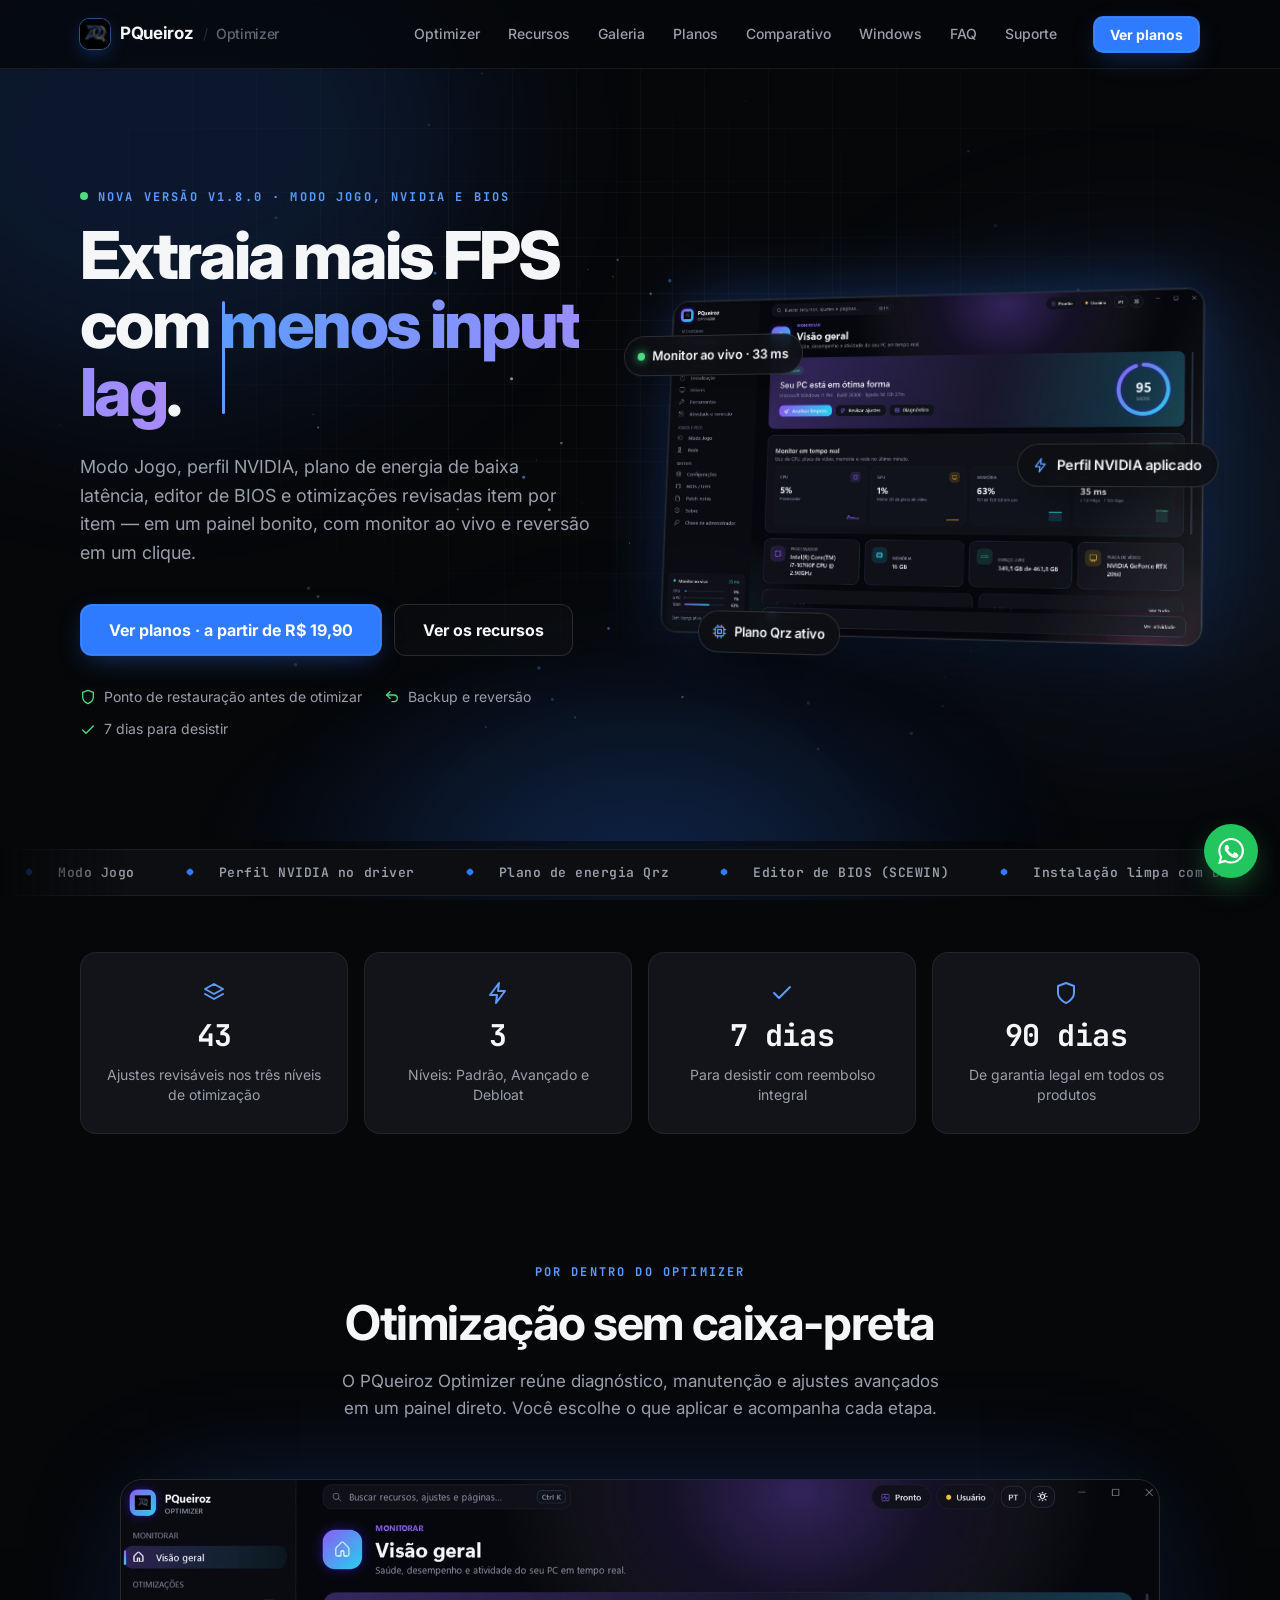
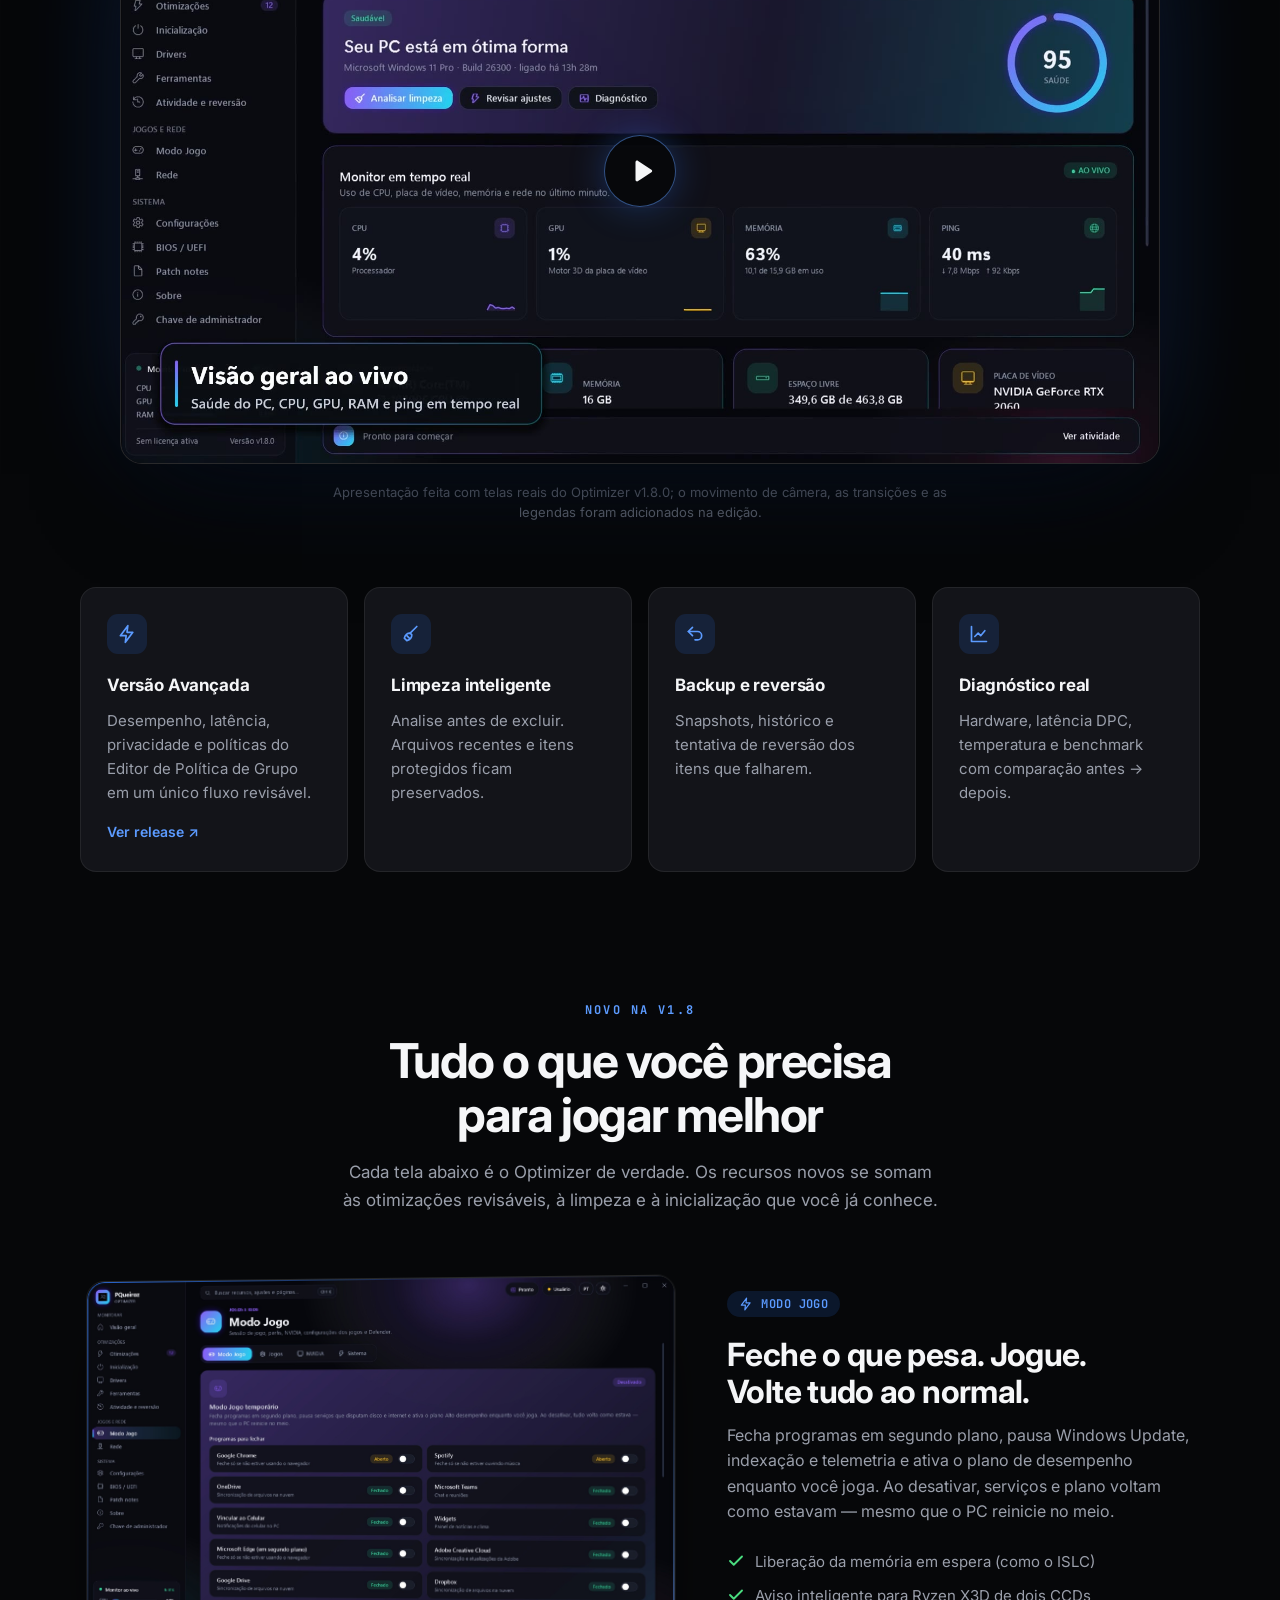
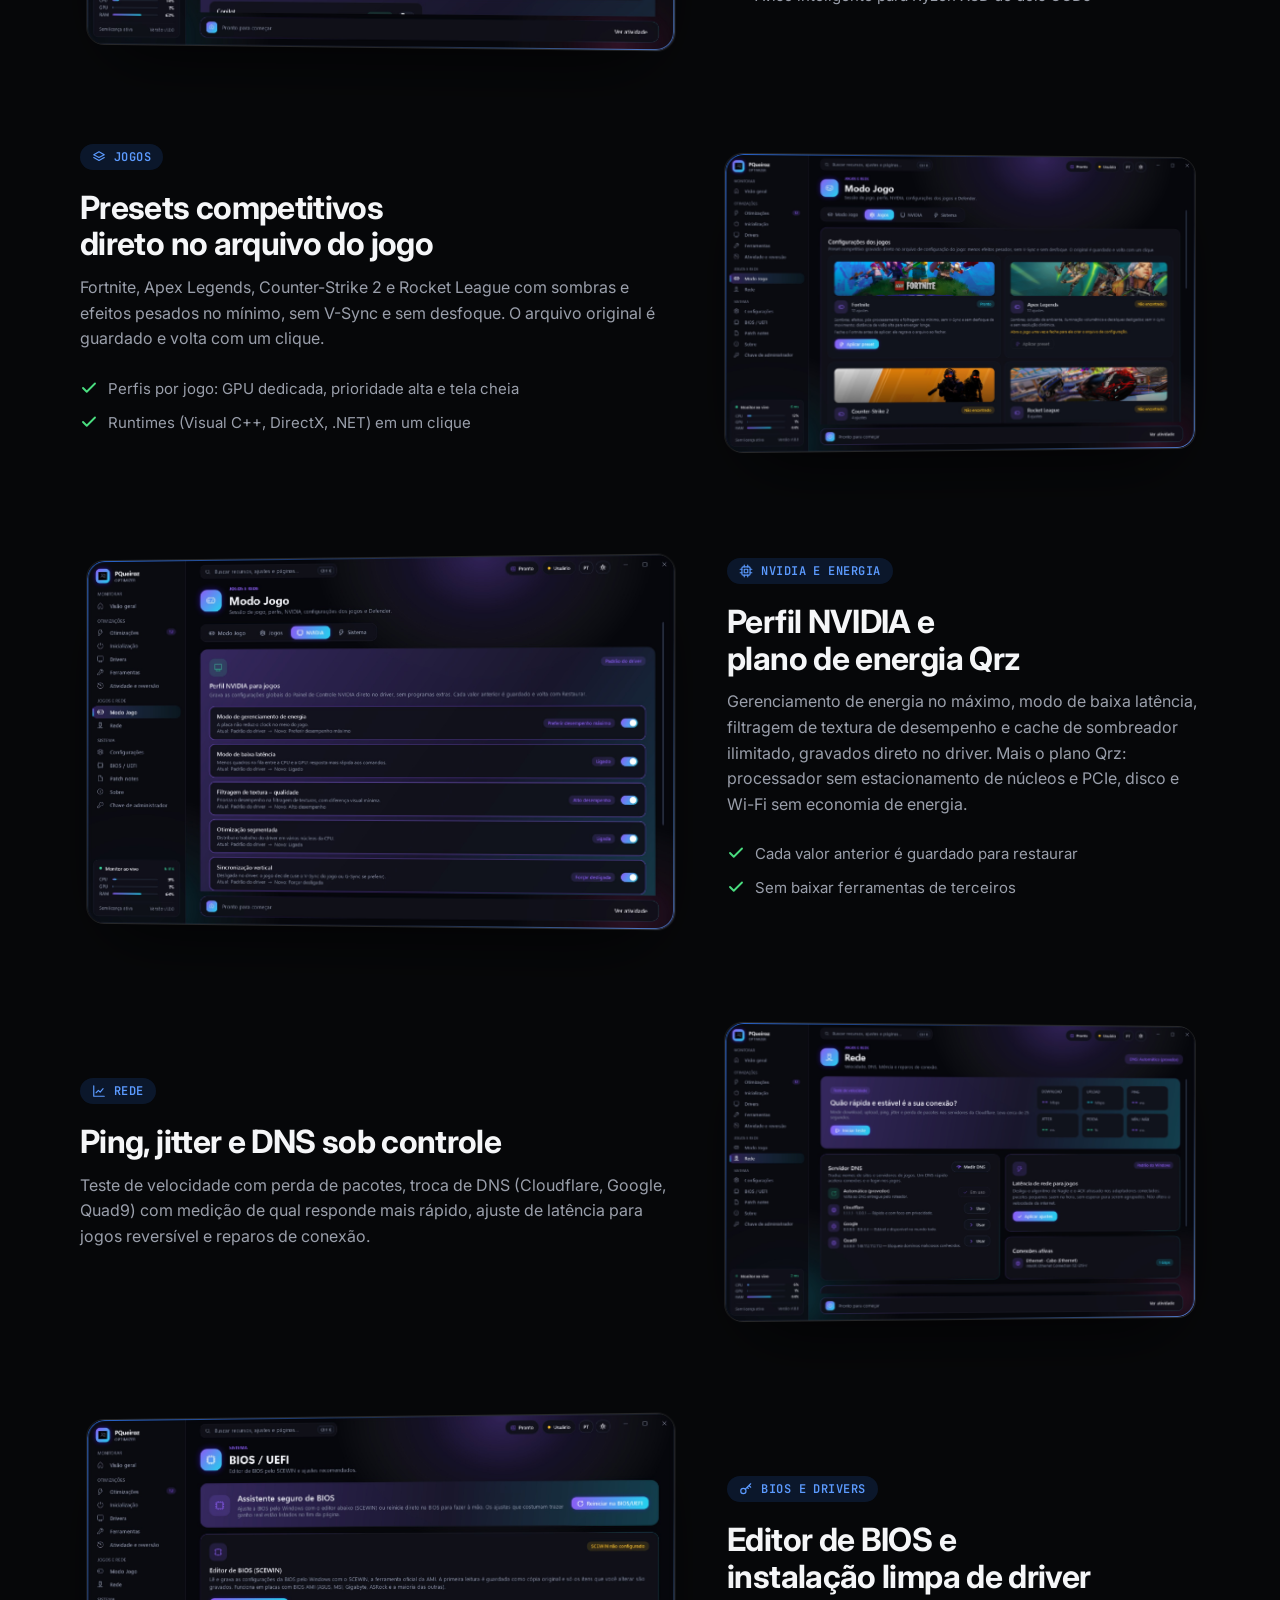
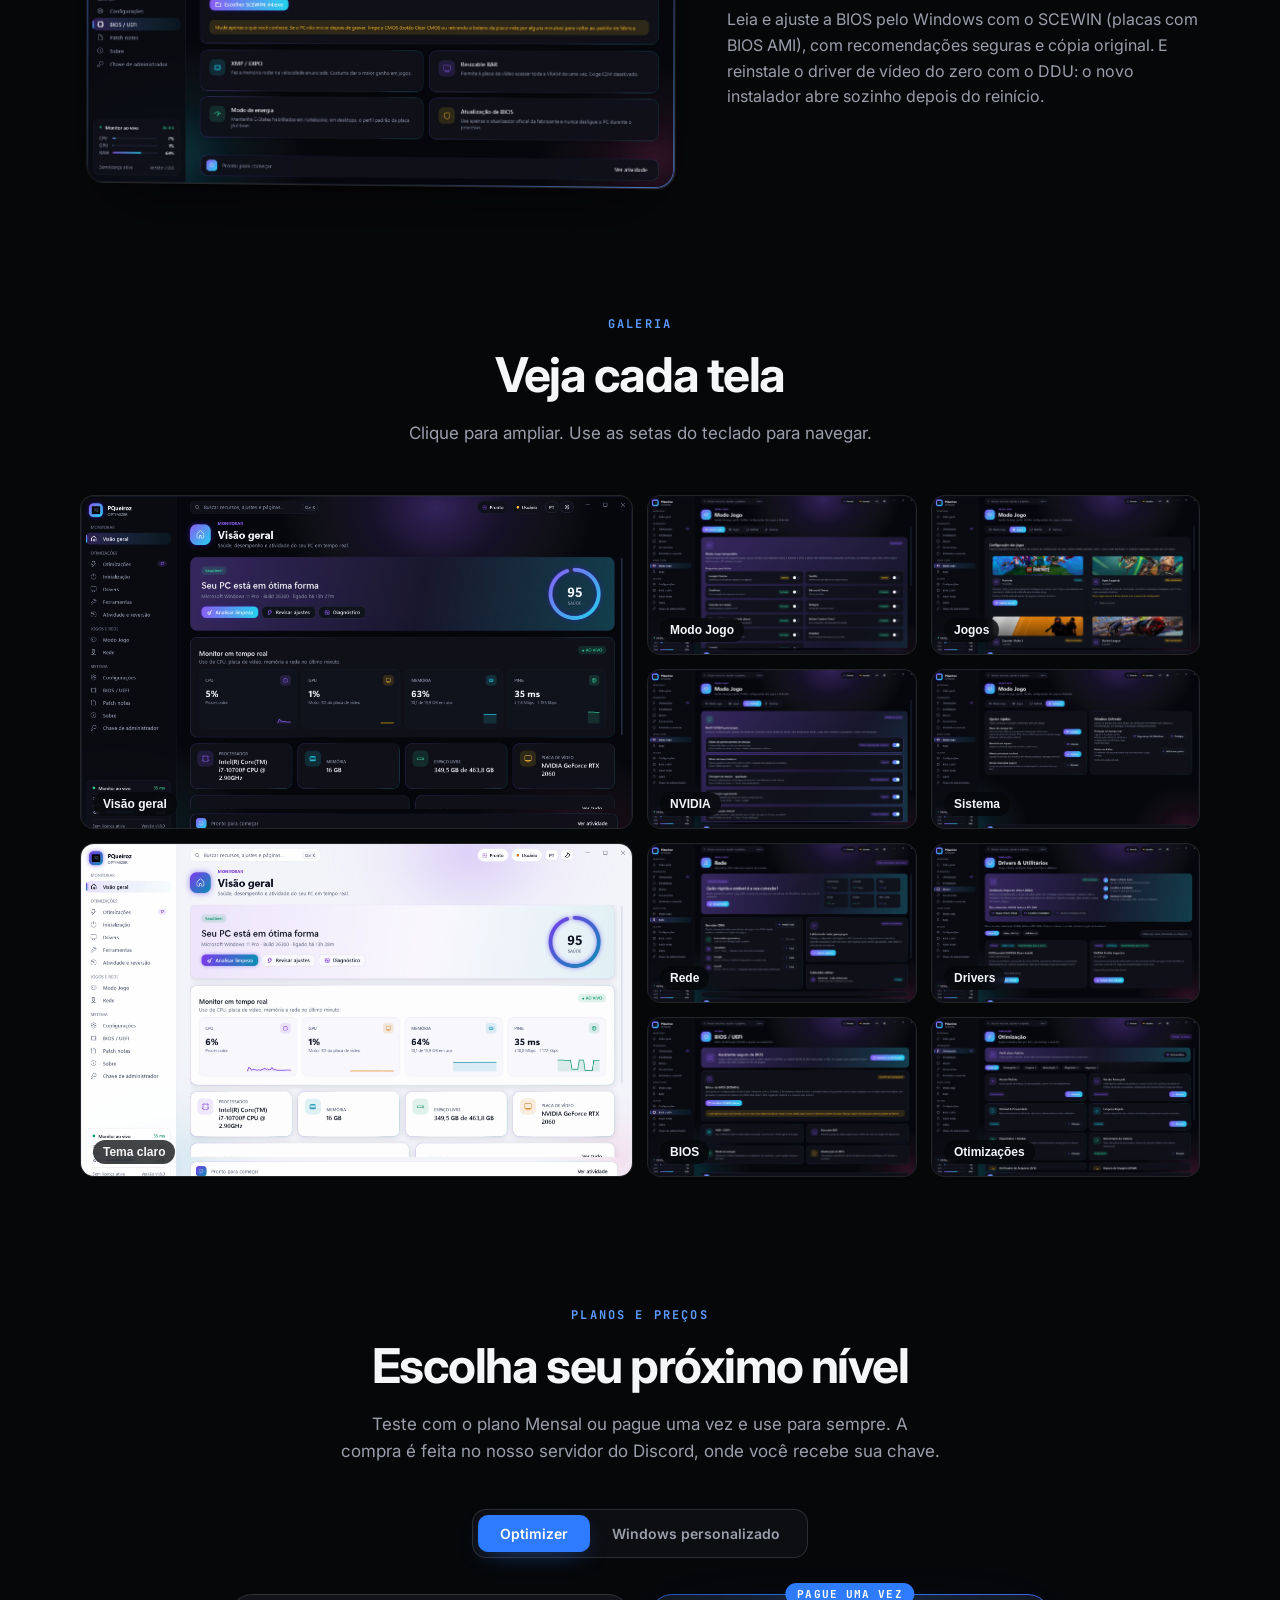
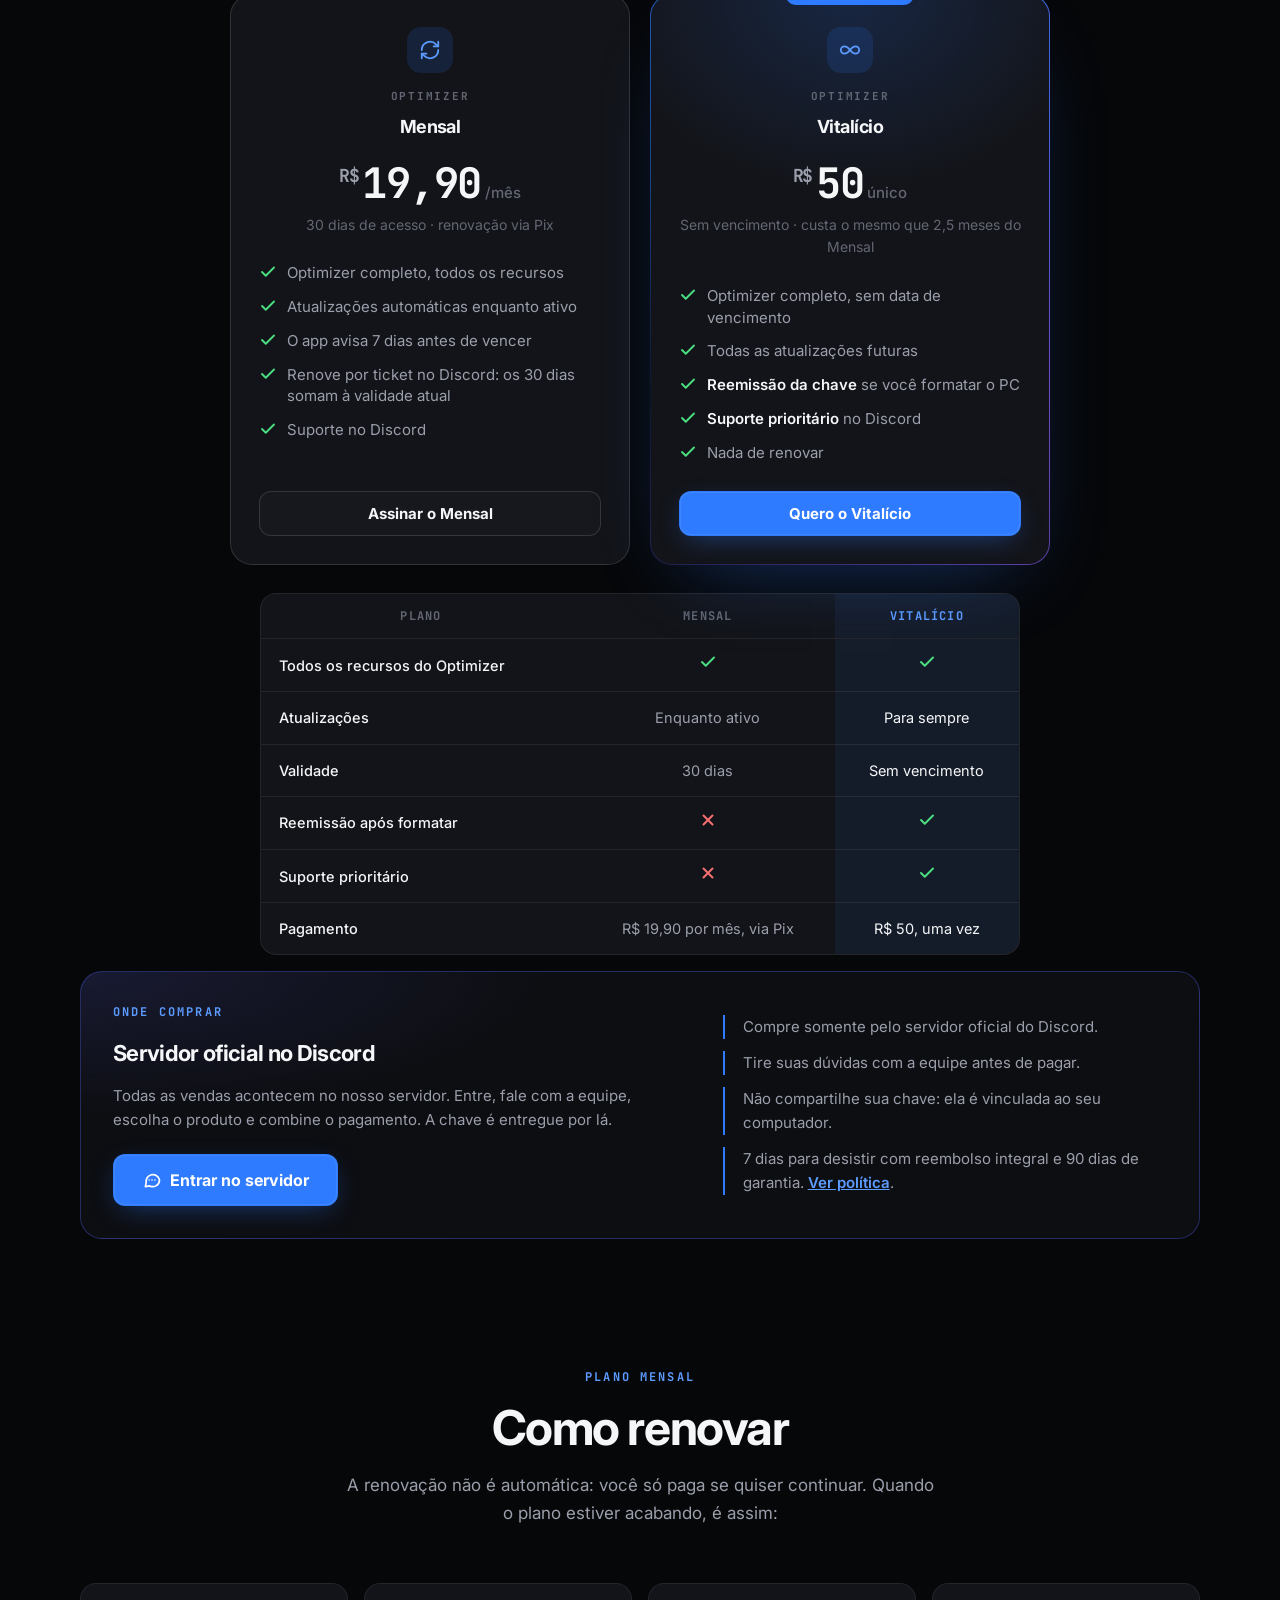
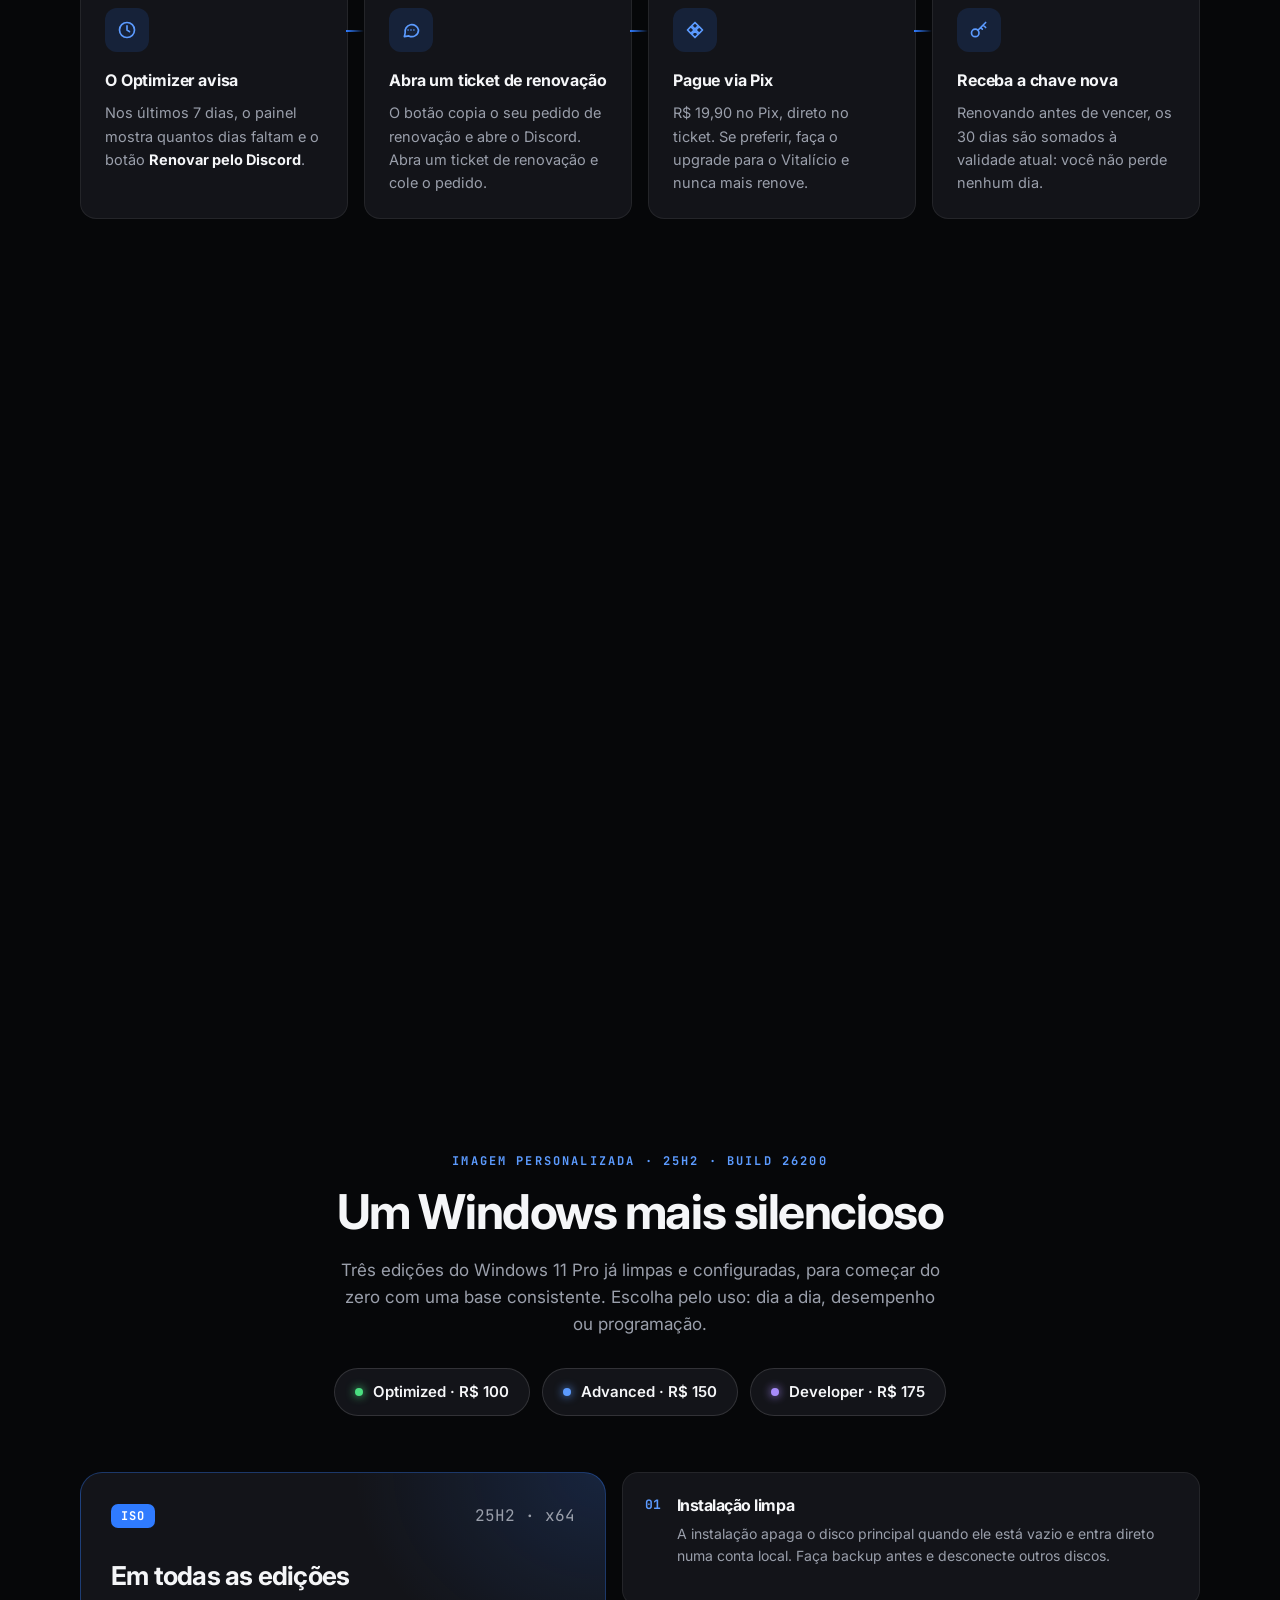
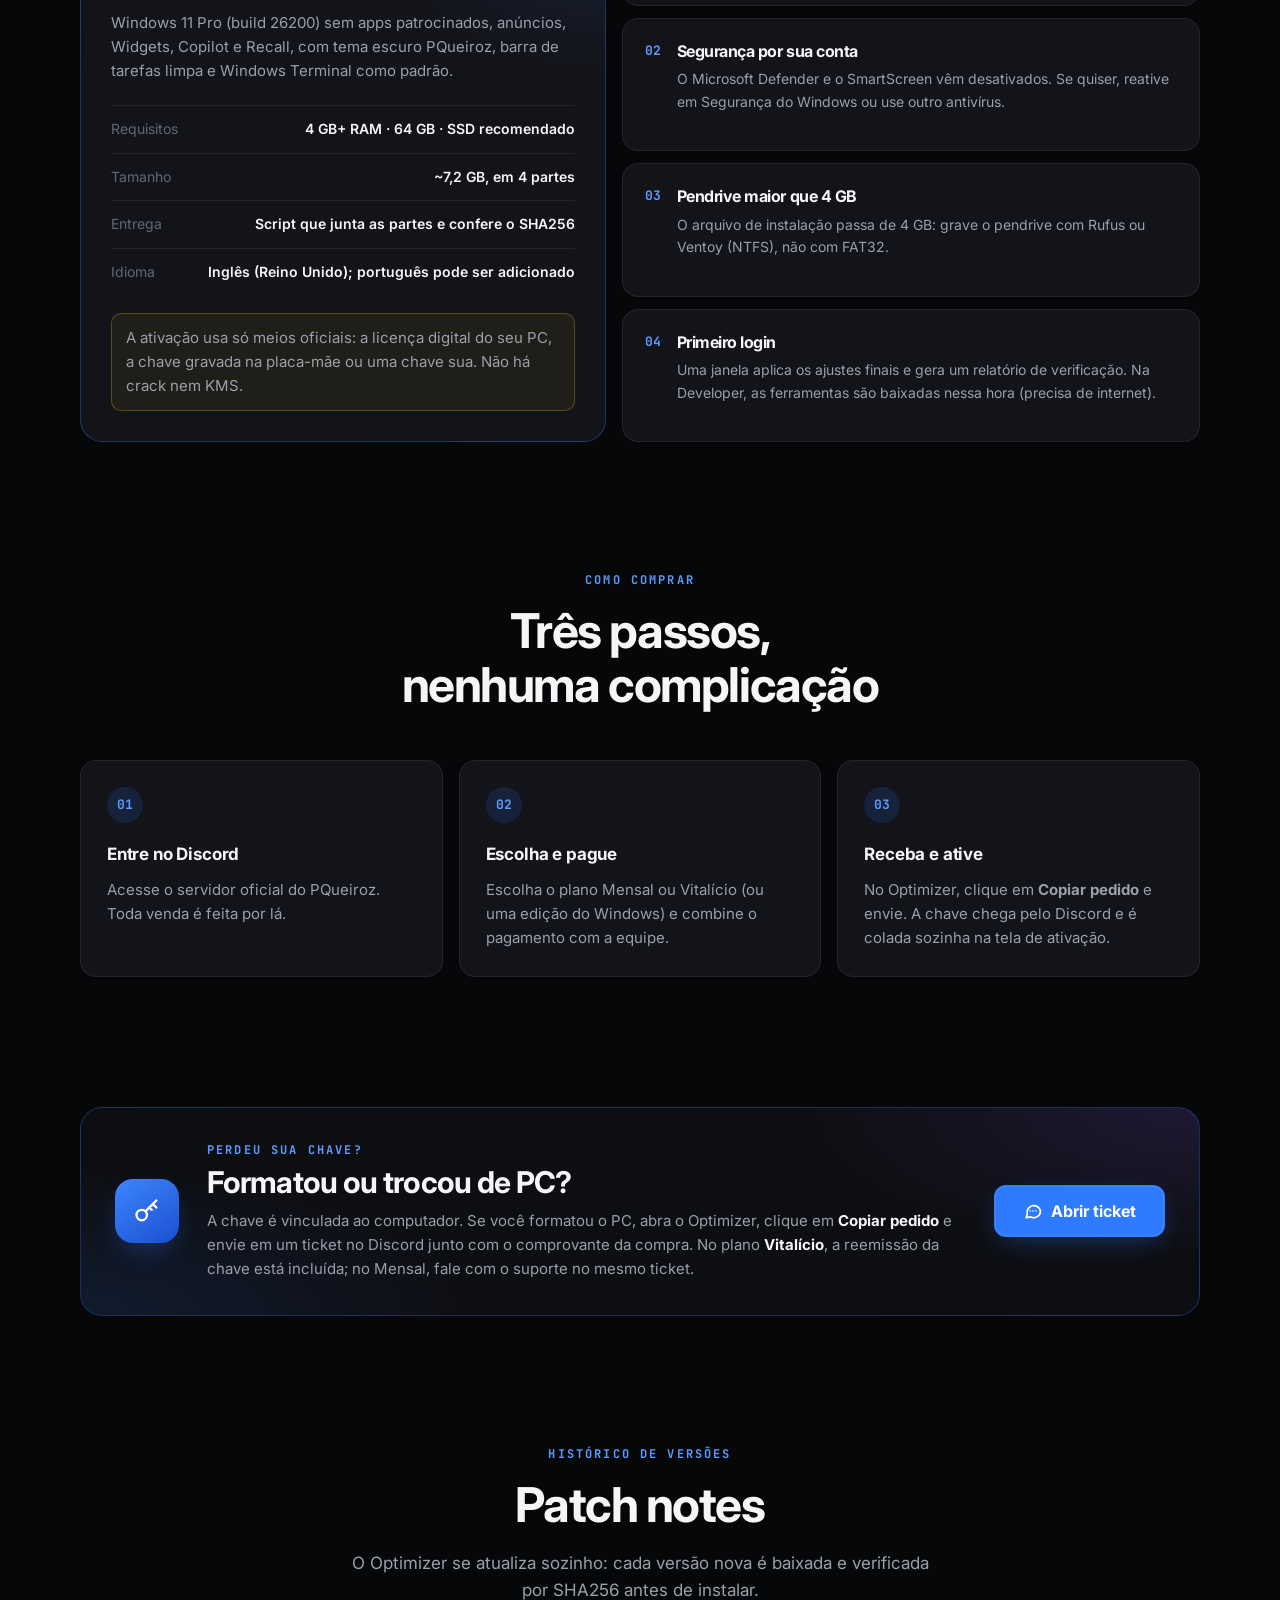
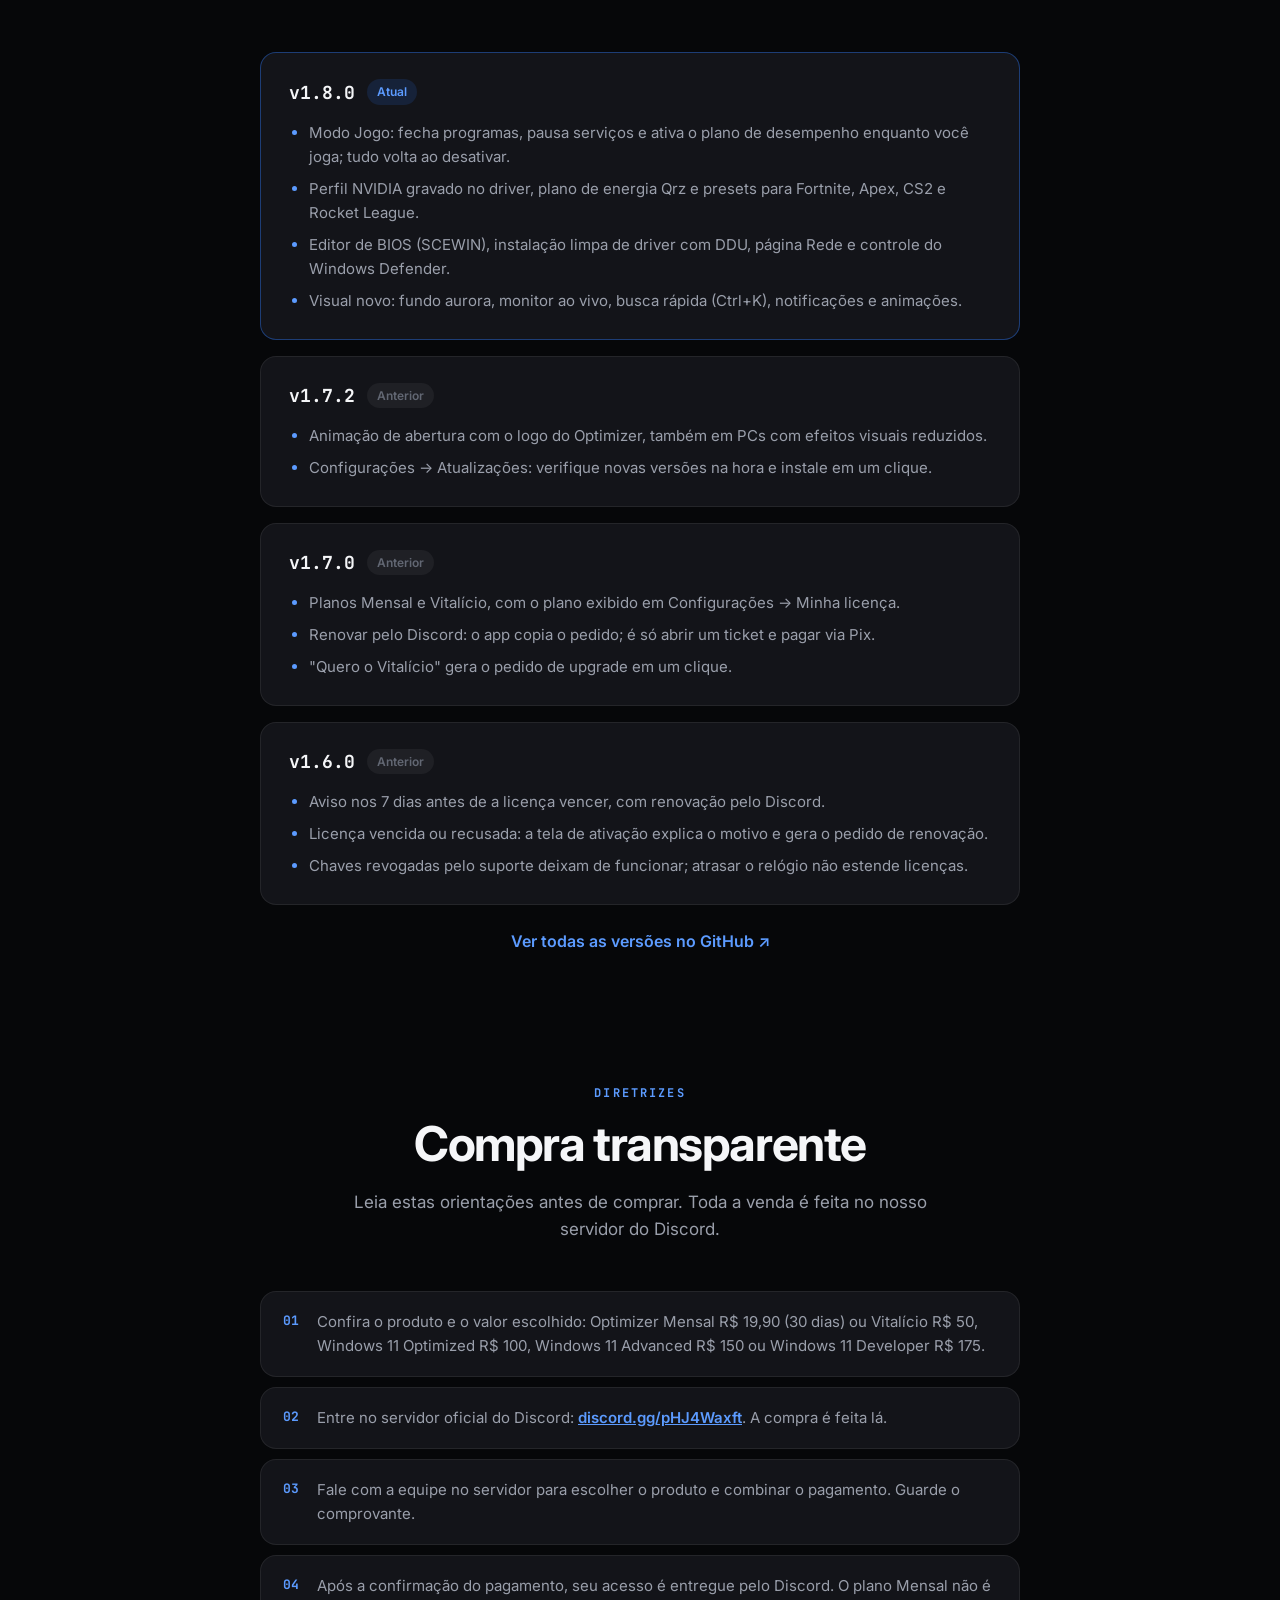
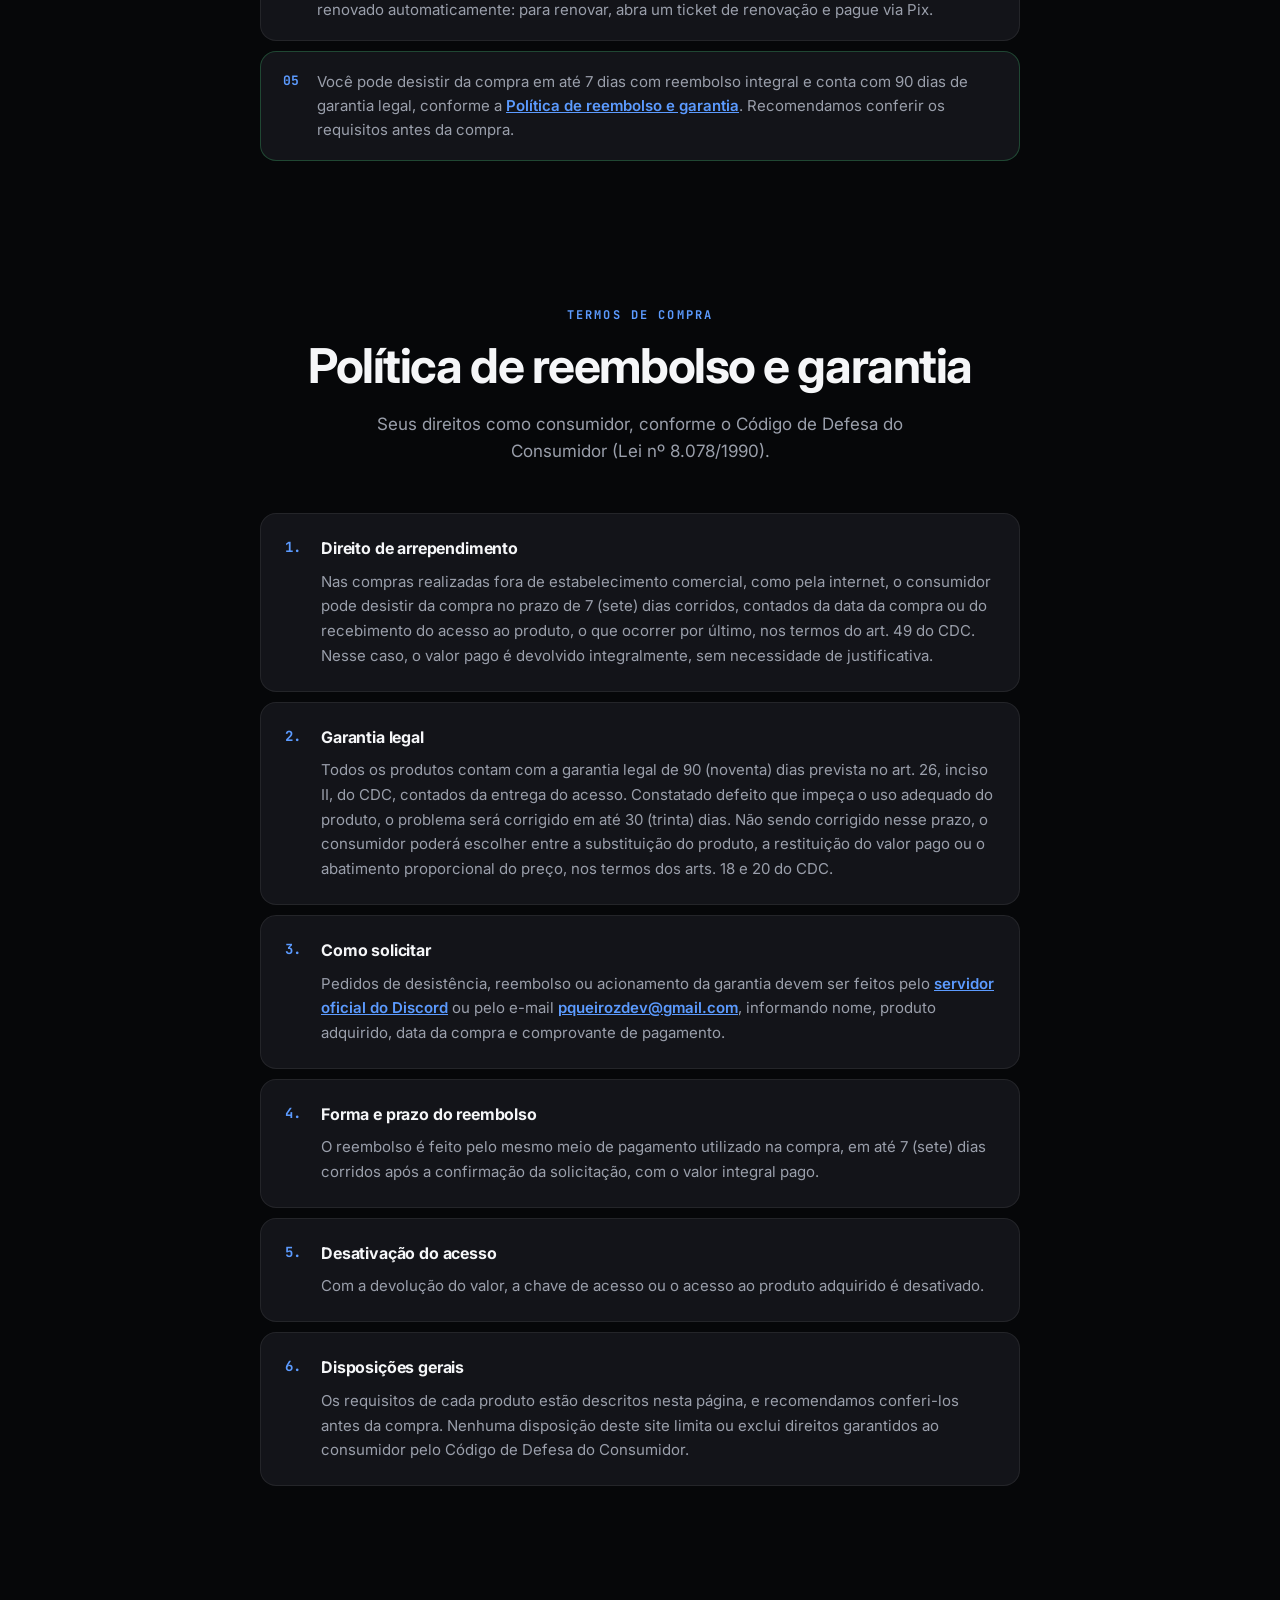
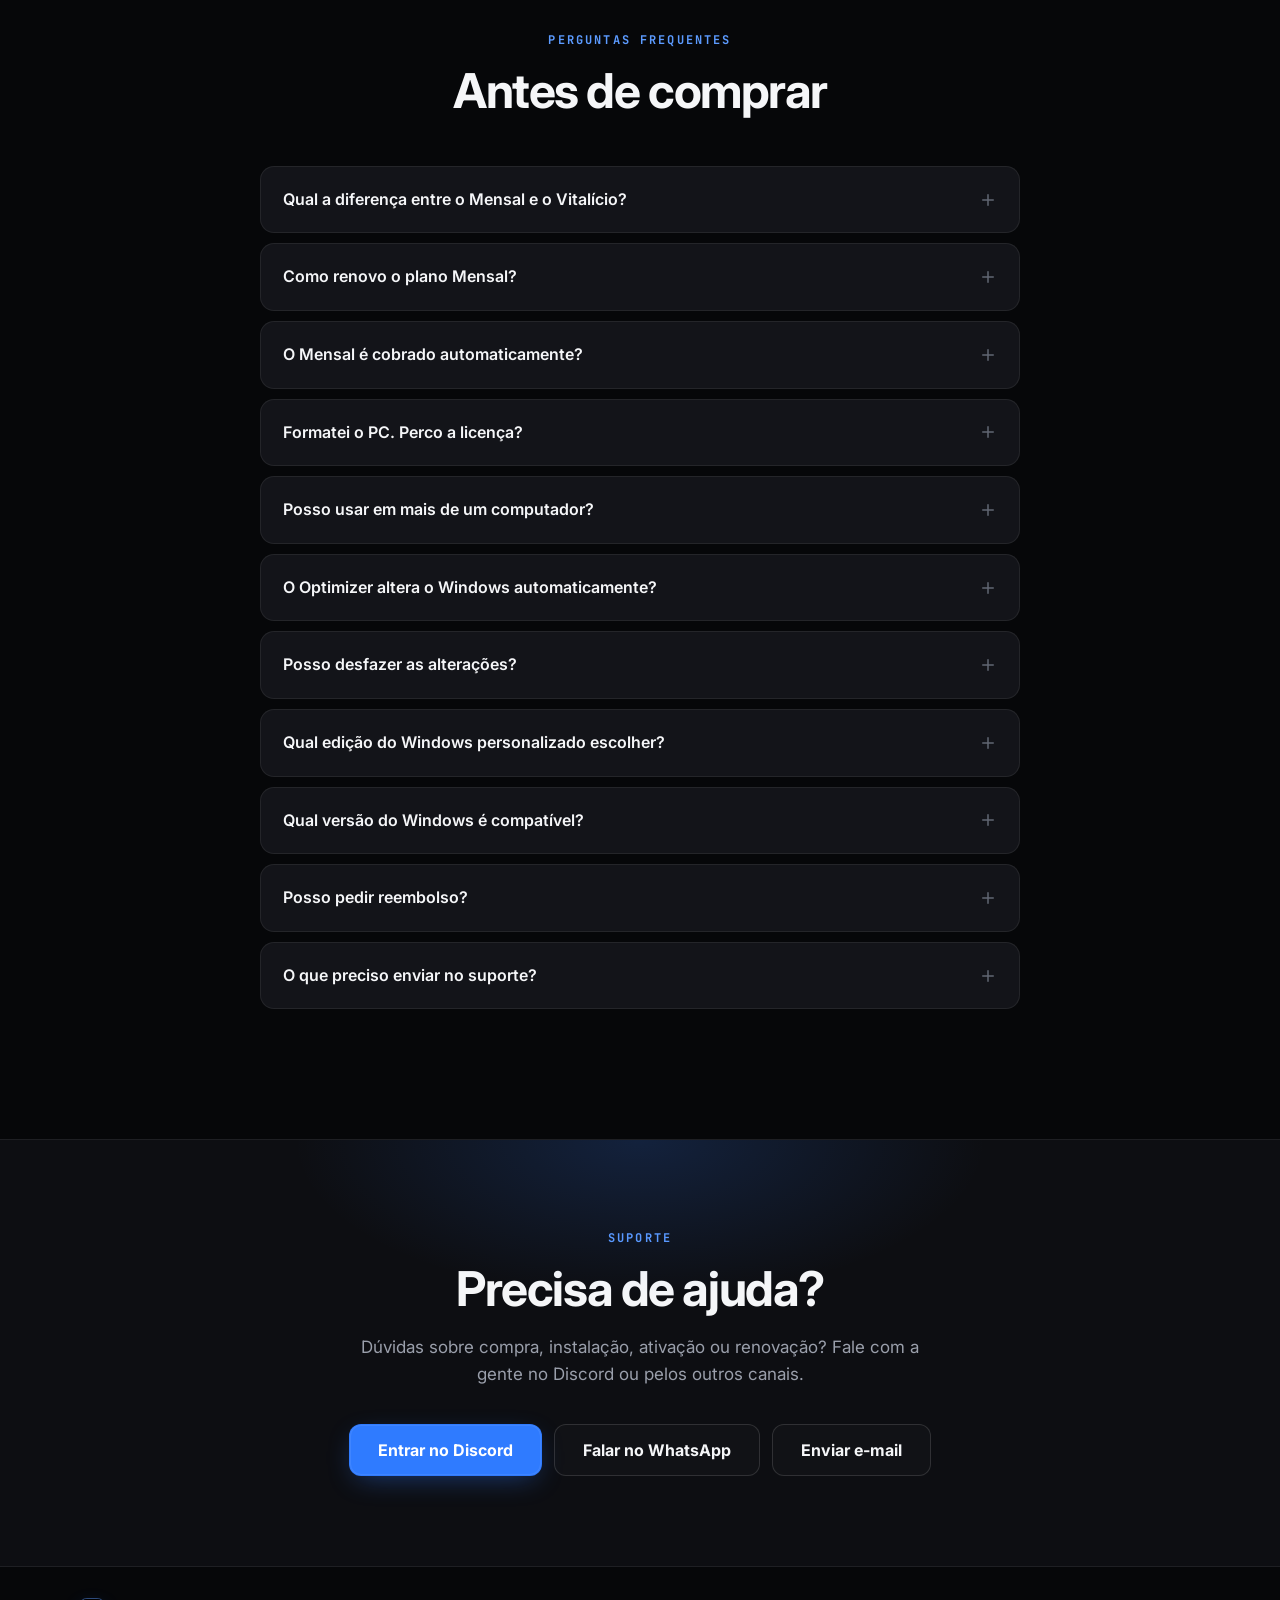
==== site/index.html @ 9520d08b "v1.8.0: Modo Jogo, NVIDIA, BIOS, DDU, rede e novo visual Optimizer: - Modo Jogo temporário (fecha ap" ====
<!doctype html>
<html lang="pt-BR">
<head>
  <meta charset="utf-8">
  <meta name="viewport" content="width=device-width, initial-scale=1">
  <meta name="description" content="PQueiroz Optimizer: Modo Jogo, perfil NVIDIA, plano de energia de baixa latência, editor de BIOS e otimizações do Windows com backup e reversão. Planos Mensal e Vitalício, e edições personalizadas do Windows 11.">
  <meta name="theme-color" content="#060709">
  <meta property="og:title" content="PQueiroz Optimizer · Mais FPS com controle total">
  <meta property="og:description" content="Otimização do Windows com backup e reversão. Plano Mensal a R$ 19,90 ou Vitalício a R$ 50.">
  <meta property="og:image" content="https://pqoptimizer.vercel.app/assets/shots/visao-geral.jpg">
  <meta property="og:url" content="https://pqoptimizer.vercel.app/">
  <title>PQueiroz · Optimizer & Windows</title>
  <link rel="preconnect" href="https://fonts.googleapis.com">
  <link rel="preconnect" href="https://fonts.gstatic.com" crossorigin>
  <link href="https://fonts.googleapis.com/css2?family=Inter:wght@400;500;600;700;800&family=JetBrains+Mono:wght@500;700&display=swap" rel="stylesheet">
  <link rel="stylesheet" href="styles.css">
  <link rel="stylesheet" href="showcase.css">
  <!-- Mesmo ícone do PQueiroz Optimizer (PQueirozOptimizer/Assets/app.ico e app.png) -->
  <link rel="icon" href="favicon.ico" sizes="any">
  <link rel="icon" type="image/png" sizes="32x32" href="assets/favicon-32.png">
  <link rel="apple-touch-icon" href="assets/apple-touch-icon.png">
  <script>document.documentElement.classList.add("js");</script>
</head>
<body>
  <svg width="0" height="0" style="position:absolute" aria-hidden="true">
    <defs>
      <symbol id="i-zap" viewBox="0 0 24 24"><path d="M13 2 4 14h7l-1 8 9-12h-7l1-8Z"/></symbol>
      <symbol id="i-cpu" viewBox="0 0 24 24"><rect x="5" y="5" width="14" height="14" rx="2"/><rect x="9" y="9" width="6" height="6"/><path d="M9 2v3M15 2v3M9 19v3M15 19v3M2 9h3M2 15h3M19 9h3M19 15h3"/></symbol>
      <symbol id="i-shield" viewBox="0 0 24 24"><path d="M12 22s8-3.5 8-10V5l-8-3-8 3v7c0 6.5 8 10 8 10Z"/></symbol>
      <symbol id="i-clock" viewBox="0 0 24 24"><circle cx="12" cy="12" r="9"/><path d="M12 7v5l3 2"/></symbol>
      <symbol id="i-layers" viewBox="0 0 24 24"><path d="m12 3 9 5-9 5-9-5 9-5Z"/><path d="m3 13 9 5 9-5"/></symbol>
      <symbol id="i-broom" viewBox="0 0 24 24"><path d="M19 3 11 11"/><path d="M11 11c-3 0-6 2-7 6l3 3c4-1 6-4 6-7l-2-2Z"/><path d="m7 14 3 3"/></symbol>
      <symbol id="i-undo" viewBox="0 0 24 24"><path d="M9 14 4 9l5-5"/><path d="M4 9h11a5 5 0 0 1 0 10h-3"/></symbol>
      <symbol id="i-chart" viewBox="0 0 24 24"><path d="M3 3v18h18"/><path d="M7 15l4-4 3 3 5-6"/></symbol>
      <symbol id="i-check" viewBox="0 0 24 24"><path d="M20 6 9 17l-5-5"/></symbol>
      <symbol id="i-x" viewBox="0 0 24 24"><path d="M18 6 6 18M6 6l12 12"/></symbol>
      <symbol id="i-plus" viewBox="0 0 24 24"><path d="M12 5v14M5 12h14"/></symbol>
      <symbol id="i-arrow" viewBox="0 0 24 24"><path d="M5 12h14M13 6l6 6-6 6"/></symbol>
      <symbol id="i-up" viewBox="0 0 24 24"><path d="M12 19V5M6 11l6-6 6 6"/></symbol>
      <symbol id="i-chat" viewBox="0 0 24 24"><path d="M21 12a8 8 0 0 1-11.6 7.1L4 20l1-4.6A8 8 0 1 1 21 12Z"/><path d="M8.5 12h.01M12 12h.01M15.5 12h.01"/></symbol>
      <symbol id="i-key" viewBox="0 0 24 24"><circle cx="7.5" cy="15.5" r="4.5"/><path d="m10.7 12.3 9.3-9.3M17 6l3 3M14 9l2 2"/></symbol>
      <symbol id="i-refresh" viewBox="0 0 24 24"><path d="M21 12a9 9 0 0 1-15.5 6.2L3 16"/><path d="M3 12a9 9 0 0 1 15.5-6.2L21 8"/><path d="M21 3v5h-5M3 21v-5h5"/></symbol>
      <symbol id="i-infinity" viewBox="0 0 24 24"><path d="M12 12c-2-2.7-4-4-6-4a4 4 0 0 0 0 8c2 0 4-1.3 6-4Zm0 0c2 2.7 4 4 6 4a4 4 0 0 0 0-8c-2 0-4 1.3-6 4Z"/></symbol>
      <symbol id="i-pix" viewBox="0 0 24 24"><path d="m12 3 4 4-4 4-4-4 4-4Z"/><path d="m12 13 4 4-4 4-4-4 4-4Z"/><path d="m3 12 4-4 4 4-4 4-4-4Z"/><path d="m13 12 4-4 4 4-4 4-4-4Z"/></symbol>
      <symbol id="i-menu" viewBox="0 0 24 24"><path d="M4 7h16M4 12h16M4 17h16"/></symbol>
    </defs>
  </svg>

  <div class="scroll-progress" aria-hidden="true"></div>

  <header class="topbar">
    <div class="container topbar-inner">
      <a class="brand" href="#inicio" aria-label="PQueiroz Optimizer, início">
        <span class="brand-mark has-logo" aria-hidden="true"><img src="assets/logo.png" width="30" height="30" alt=""></span>
        <span>PQueiroz</span><small>Optimizer</small>
      </a>
      <nav class="nav" id="nav" aria-label="Navegação principal">
        <a href="#optimizer">Optimizer</a>
        <a href="#recursos">Recursos</a>
        <a href="#galeria">Galeria</a>
        <a href="#comprar">Planos</a>
        <a href="#comparativo">Comparativo</a>
        <a href="#windows">Windows</a>
        <a href="#faq">FAQ</a>
        <a href="#suporte">Suporte</a>
      </nav>
      <div class="topbar-actions">
        <a class="btn btn-primary btn-sm btn-shine" href="#comprar">Ver planos</a>
        <button class="menu-toggle" type="button" aria-label="Abrir menu" aria-expanded="false" aria-controls="nav"><svg class="icon"><use href="#i-menu"/></svg></button>
      </div>
    </div>
  </header>

  <main id="inicio">
    <!-- Hero -->
    <section class="hero">
      <canvas class="particles" aria-hidden="true"></canvas>
      <div class="hero-grid" aria-hidden="true"></div>
      <div class="container hero-inner hero-split">
        <div class="hero-copy">
          <p class="kicker reveal"><span class="live-dot" aria-hidden="true"></span>Nova versão <span data-version>v1.8.0</span> · Modo Jogo, NVIDIA e BIOS</p>
          <h1 class="reveal" style="--d: 60ms">Extraia mais FPS<br>com <span class="accent rotator" data-words="controle total|menos input lag|backup em tudo|um clique por vez">controle total</span>.</h1>
          <p class="lead reveal" style="--d: 120ms">Modo Jogo, perfil NVIDIA, plano de energia de baixa latência, editor de BIOS e otimizações revisadas item por item — em um painel bonito, com monitor ao vivo e reversão em um clique.</p>
          <div class="hero-actions reveal" style="--d: 180ms">
            <a class="btn btn-primary btn-lg btn-shine" href="#comprar">Ver planos · a partir de R$ 19,90</a>
            <a class="btn btn-outline btn-lg" href="#recursos">Ver os recursos</a>
          </div>
          <ul class="trust reveal" style="--d: 240ms" aria-label="Garantias">
            <li><svg class="icon"><use href="#i-shield"/></svg>Ponto de restauração antes de otimizar</li>
            <li><svg class="icon"><use href="#i-undo"/></svg>Backup e reversão</li>
            <li><svg class="icon"><use href="#i-check"/></svg>7 dias para desistir</li>
          </ul>
        </div>
        <div class="hero-visual reveal" style="--d: 160ms" aria-hidden="true">
          <div class="hero-stage">
            <img class="hero-shot" src="assets/shots/visao-geral.jpg" width="2160" height="1350" alt="" fetchpriority="high">
            <div class="float-chip chip-a"><span class="chip-dot ok"></span>Monitor ao vivo · 33 ms</div>
            <div class="float-chip chip-b"><svg class="icon"><use href="#i-zap"/></svg>Perfil NVIDIA aplicado</div>
            <div class="float-chip chip-c"><svg class="icon"><use href="#i-cpu"/></svg>Plano Qrz ativo</div>
          </div>
        </div>
      </div>
      <div class="hero-glow" aria-hidden="true"></div>
    </section>

    <!-- Faixa de recursos -->
    <div class="marquee" aria-label="Recursos do Optimizer">
      <div class="marquee-track">
        <span>Modo Jogo</span><span>Perfil NVIDIA no driver</span><span>Plano de energia Qrz</span><span>Editor de BIOS (SCEWIN)</span><span>Instalação limpa com DDU</span><span>Presets de Fortnite, Apex, CS2 e Rocket League</span><span>Monitor ao vivo</span><span>Teste de velocidade e DNS</span><span>Backup e reversão</span><span>Busca rápida (Ctrl+K)</span>
        <span aria-hidden="true">Modo Jogo</span><span aria-hidden="true">Perfil NVIDIA no driver</span><span aria-hidden="true">Plano de energia Qrz</span><span aria-hidden="true">Editor de BIOS (SCEWIN)</span><span aria-hidden="true">Instalação limpa com DDU</span><span aria-hidden="true">Presets de Fortnite, Apex, CS2 e Rocket League</span><span aria-hidden="true">Monitor ao vivo</span><span aria-hidden="true">Teste de velocidade e DNS</span><span aria-hidden="true">Backup e reversão</span><span aria-hidden="true">Busca rápida (Ctrl+K)</span>
      </div>
    </div>

    <!-- Números -->
    <section class="container stats" aria-label="Destaques">
      <div class="stat spotlight reveal"><svg class="icon"><use href="#i-layers"/></svg><strong><span data-count="43">43</span></strong><span>Ajustes revisáveis nos três níveis de otimização</span></div>
      <div class="stat spotlight reveal" style="--d: 60ms"><svg class="icon"><use href="#i-zap"/></svg><strong><span data-count="3">3</span></strong><span>Níveis: Padrão, Avançado e Debloat</span></div>
      <div class="stat spotlight reveal" style="--d: 120ms"><svg class="icon"><use href="#i-check"/></svg><strong><span data-count="7">7</span> dias</strong><span>Para desistir com reembolso integral</span></div>
      <div class="stat spotlight reveal" style="--d: 180ms"><svg class="icon"><use href="#i-shield"/></svg><strong><span data-count="90">90</span> dias</strong><span>De garantia legal em todos os produtos</span></div>
    </section>

    <!-- Optimizer -->
    <section id="optimizer" class="section">
      <div class="container narrow center">
        <p class="kicker reveal">Por dentro do Optimizer</p>
        <h2 class="reveal">Otimização sem caixa-preta</h2>
        <p class="section-lead reveal">O PQueiroz Optimizer reúne diagnóstico, manutenção e ajustes avançados em um painel direto. Você escolhe o que aplicar e acompanha cada etapa.</p>
      </div>

      <figure class="demo reveal">
        <div class="demo-frame">
          <video class="demo-video" autoplay muted loop playsinline preload="none" width="1920" height="1080" data-poster="assets/tour.jpg" aria-label="Vídeo sem som apresentando as telas do PQueiroz Optimizer: visão geral, Modo Jogo, configurações dos jogos, perfil NVIDIA, plano Qrz, rede, drivers, BIOS e otimizações">
            <source data-src="assets/tour.mp4" type="video/mp4">
          </video>
          <noscript><img class="demo-video" src="assets/tour.jpg" width="1920" height="1080" alt="Visão geral do PQueiroz Optimizer"></noscript>
          <button class="demo-toggle" type="button" aria-label="Pausar demonstração" hidden>
            <svg class="i-pause" viewBox="0 0 16 16" aria-hidden="true"><rect x="3" y="2" width="3.5" height="12" rx="1"/><rect x="9.5" y="2" width="3.5" height="12" rx="1"/></svg>
            <svg class="i-play" viewBox="0 0 16 16" aria-hidden="true"><path d="M4 2.6v10.8c0 .8.9 1.3 1.6.8l8.2-5.4c.6-.4.6-1.2 0-1.6L5.6 1.8C4.9 1.3 4 1.8 4 2.6z"/></svg>
          </button>
        </div>
        <figcaption class="fine">Apresentação feita com telas reais do Optimizer v1.8.0; o movimento de câmera, as transições e as legendas foram adicionados na edição.</figcaption>
      </figure>

      <div class="container cards-4">
        <article class="card spotlight reveal"><span class="card-icon"><svg class="icon"><use href="#i-zap"/></svg></span><h3>Versão Avançada</h3><p>Desempenho, latência, privacidade e políticas do Editor de Política de Grupo em um único fluxo revisável.</p><a class="card-link" href="https://github.com/PQueirozDev/Optimizer/releases/latest">Ver release ↗</a></article>
        <article class="card spotlight reveal" style="--d: 60ms"><span class="card-icon"><svg class="icon"><use href="#i-broom"/></svg></span><h3>Limpeza inteligente</h3><p>Analise antes de excluir. Arquivos recentes e itens protegidos ficam preservados.</p></article>
        <article class="card spotlight reveal" style="--d: 120ms"><span class="card-icon"><svg class="icon"><use href="#i-undo"/></svg></span><h3>Backup e reversão</h3><p>Snapshots, histórico e tentativa de reversão dos itens que falharem.</p></article>
        <article class="card spotlight reveal" style="--d: 180ms"><span class="card-icon"><svg class="icon"><use href="#i-chart"/></svg></span><h3>Diagnóstico real</h3><p>Hardware, latência DPC, temperatura e benchmark com comparação antes → depois.</p></article>
      </div>
    </section>


    <!-- Recursos: telas reais em linhas alternadas -->
    <section id="recursos" class="section">
      <div class="container narrow center">
        <p class="kicker reveal">Novo na v1.8</p>
        <h2 class="reveal">Tudo o que você precisa<br>para jogar melhor</h2>
        <p class="section-lead reveal">Cada tela abaixo é o Optimizer de verdade. Os recursos novos se somam às otimizações revisáveis, à limpeza e à inicialização que você já conhece.</p>
      </div>

      <div class="container showcase">
        <article class="show-row reveal">
          <figure class="show-media"><img src="assets/shots/modo-jogo.jpg" width="2160" height="1350" loading="lazy" alt="Página Modo Jogo do PQueiroz Optimizer com programas para fechar e serviços para pausar"></figure>
          <div class="show-text">
            <span class="show-tag"><svg class="icon"><use href="#i-zap"/></svg>Modo Jogo</span>
            <h3>Feche o que pesa. Jogue. Volte tudo ao normal.</h3>
            <p>Fecha programas em segundo plano, pausa Windows Update, indexação e telemetria e ativa o plano de desempenho enquanto você joga. Ao desativar, serviços e plano voltam como estavam — mesmo que o PC reinicie no meio.</p>
            <ul class="checks"><li><svg class="icon"><use href="#i-check"/></svg>Liberação da memória em espera (como o ISLC)</li><li><svg class="icon"><use href="#i-check"/></svg>Aviso inteligente para Ryzen X3D de dois CCDs</li></ul>
          </div>
        </article>
        <article class="show-row flip reveal">
          <figure class="show-media"><img src="assets/shots/jogos.jpg" width="2160" height="1350" loading="lazy" alt="Presets competitivos para Fortnite, Apex Legends, Counter-Strike 2 e Rocket League"></figure>
          <div class="show-text">
            <span class="show-tag"><svg class="icon"><use href="#i-layers"/></svg>Jogos</span>
            <h3>Presets competitivos direto no arquivo do jogo</h3>
            <p>Fortnite, Apex Legends, Counter-Strike 2 e Rocket League com sombras e efeitos pesados no mínimo, sem V-Sync e sem desfoque. O arquivo original é guardado e volta com um clique.</p>
            <ul class="checks"><li><svg class="icon"><use href="#i-check"/></svg>Perfis por jogo: GPU dedicada, prioridade alta e tela cheia</li><li><svg class="icon"><use href="#i-check"/></svg>Runtimes (Visual C++, DirectX, .NET) em um clique</li></ul>
          </div>
        </article>
        <article class="show-row reveal">
          <figure class="show-media"><img src="assets/shots/nvidia.jpg" width="2160" height="1350" loading="lazy" alt="Perfil NVIDIA para jogos com baixa latência e desempenho máximo"></figure>
          <div class="show-text">
            <span class="show-tag"><svg class="icon"><use href="#i-cpu"/></svg>NVIDIA e energia</span>
            <h3>Perfil NVIDIA e plano de energia Qrz</h3>
            <p>Gerenciamento de energia no máximo, modo de baixa latência, filtragem de textura de desempenho e cache de sombreador ilimitado, gravados direto no driver. Mais o plano Qrz: processador sem estacionamento de núcleos e PCIe, disco e Wi-Fi sem economia de energia.</p>
            <ul class="checks"><li><svg class="icon"><use href="#i-check"/></svg>Cada valor anterior é guardado para restaurar</li><li><svg class="icon"><use href="#i-check"/></svg>Sem baixar ferramentas de terceiros</li></ul>
          </div>
        </article>
        <article class="show-row flip reveal">
          <figure class="show-media"><img src="assets/shots/rede.jpg" width="2160" height="1350" loading="lazy" alt="Página Rede com teste de velocidade, DNS e ajustes de latência"></figure>
          <div class="show-text">
            <span class="show-tag"><svg class="icon"><use href="#i-chart"/></svg>Rede</span>
            <h3>Ping, jitter e DNS sob controle</h3>
            <p>Teste de velocidade com perda de pacotes, troca de DNS (Cloudflare, Google, Quad9) com medição de qual responde mais rápido, ajuste de latência para jogos reversível e reparos de conexão.</p>
          </div>
        </article>
        <article class="show-row reveal">
          <figure class="show-media"><img src="assets/shots/bios.jpg" width="2160" height="1350" loading="lazy" alt="Editor de BIOS pelo SCEWIN"></figure>
          <div class="show-text">
            <span class="show-tag"><svg class="icon"><use href="#i-key"/></svg>BIOS e drivers</span>
            <h3>Editor de BIOS e instalação limpa de driver</h3>
            <p>Leia e ajuste a BIOS pelo Windows com o SCEWIN (placas com BIOS AMI), com recomendações seguras e cópia original. E reinstale o driver de vídeo do zero com o DDU: o novo instalador abre sozinho depois do reinício.</p>
          </div>
        </article>
      </div>
    </section>

    <!-- Galeria -->
    <section id="galeria" class="section">
      <div class="container narrow center">
        <p class="kicker reveal">Galeria</p>
        <h2 class="reveal">Veja cada tela</h2>
        <p class="section-lead reveal">Clique para ampliar. Use as setas do teclado para navegar.</p>
      </div>
      <div class="container gallery reveal">
        <button class="shot wide" type="button" data-full="assets/shots/visao-geral.jpg" data-caption="Visão geral com monitor ao vivo"><img src="assets/shots/visao-geral.jpg" loading="lazy" width="2160" height="1350" alt="Visão geral"><span>Visão geral</span></button>
        <button class="shot" type="button" data-full="assets/shots/modo-jogo.jpg" data-caption="Modo Jogo"><img src="assets/shots/modo-jogo.jpg" loading="lazy" width="2160" height="1350" alt="Modo Jogo"><span>Modo Jogo</span></button>
        <button class="shot" type="button" data-full="assets/shots/jogos.jpg" data-caption="Configurações dos jogos"><img src="assets/shots/jogos.jpg" loading="lazy" width="2160" height="1350" alt="Configurações dos jogos"><span>Jogos</span></button>
        <button class="shot" type="button" data-full="assets/shots/nvidia.jpg" data-caption="Perfil NVIDIA"><img src="assets/shots/nvidia.jpg" loading="lazy" width="2160" height="1350" alt="Perfil NVIDIA"><span>NVIDIA</span></button>
        <button class="shot" type="button" data-full="assets/shots/sistema.jpg" data-caption="Plano Qrz e Windows Defender"><img src="assets/shots/sistema.jpg" loading="lazy" width="2160" height="1350" alt="Ajustes de sistema"><span>Sistema</span></button>
        <button class="shot wide" type="button" data-full="assets/shots/visao-geral-claro.jpg" data-caption="Tema claro"><img src="assets/shots/visao-geral-claro.jpg" loading="lazy" width="2160" height="1350" alt="Tema claro"><span>Tema claro</span></button>
        <button class="shot" type="button" data-full="assets/shots/rede.jpg" data-caption="Rede"><img src="assets/shots/rede.jpg" loading="lazy" width="2160" height="1350" alt="Rede"><span>Rede</span></button>
        <button class="shot" type="button" data-full="assets/shots/drivers.jpg" data-caption="Drivers e instalação limpa com DDU"><img src="assets/shots/drivers.jpg" loading="lazy" width="2160" height="1350" alt="Drivers"><span>Drivers</span></button>
        <button class="shot" type="button" data-full="assets/shots/bios.jpg" data-caption="Editor de BIOS"><img src="assets/shots/bios.jpg" loading="lazy" width="2160" height="1350" alt="BIOS"><span>BIOS</span></button>
        <button class="shot" type="button" data-full="assets/shots/otimizacoes.jpg" data-caption="Otimizações revisáveis"><img src="assets/shots/otimizacoes.jpg" loading="lazy" width="2160" height="1350" alt="Otimizações"><span>Otimizações</span></button>
      </div>
    </section>

    <div class="lightbox" role="dialog" aria-modal="true" aria-label="Imagem ampliada" hidden>
      <button class="lb-close" type="button" aria-label="Fechar"><svg class="icon"><use href="#i-x"/></svg></button>
      <button class="lb-prev" type="button" aria-label="Anterior"><svg class="icon"><use href="#i-arrow"/></svg></button>
      <figure><img alt=""><figcaption></figcaption></figure>
      <button class="lb-next" type="button" aria-label="Próxima"><svg class="icon"><use href="#i-arrow"/></svg></button>
    </div>

    <!-- Planos -->
    <section id="comprar" class="section">
      <div class="container narrow center">
        <p class="kicker reveal">Planos e preços</p>
        <h2 class="reveal">Escolha seu próximo nível</h2>
        <p class="section-lead reveal">Teste com o plano Mensal ou pague uma vez e use para sempre. A compra é feita no nosso servidor do Discord, onde você recebe sua chave.</p>
      </div>

      <div class="tabs reveal" role="tablist" aria-label="Produtos">
        <button class="tab is-active" type="button" role="tab" id="tab-optimizer" aria-selected="true" aria-controls="panel-optimizer">Optimizer</button>
        <button class="tab" type="button" role="tab" id="tab-windows" aria-selected="false" aria-controls="panel-windows" tabindex="-1">Windows personalizado</button>
        <span class="tab-indicator" aria-hidden="true"></span>
      </div>

      <div class="tab-panel is-active" id="panel-optimizer" role="tabpanel" aria-labelledby="tab-optimizer">
        <div class="container plans plans-2">
          <article class="plan tilt reveal">
            <span class="plan-icon"><svg class="icon"><use href="#i-refresh"/></svg></span>
            <p class="plan-tag">Optimizer</p>
            <h3>Mensal</h3>
            <p class="price"><small>R$</small>19,90<span>/mês</span></p>
            <p class="price-note">30 dias de acesso · renovação via Pix</p>
            <ul class="checks">
              <li><svg class="icon"><use href="#i-check"/></svg>Optimizer completo, todos os recursos</li>
              <li><svg class="icon"><use href="#i-check"/></svg>Atualizações automáticas enquanto ativo</li>
              <li><svg class="icon"><use href="#i-check"/></svg>O app avisa 7 dias antes de vencer</li>
              <li><svg class="icon"><use href="#i-check"/></svg>Renove por ticket no Discord: os 30 dias somam à validade atual</li>
              <li><svg class="icon"><use href="#i-check"/></svg>Suporte no Discord</li>
            </ul>
            <a class="btn btn-outline btn-block" href="https://discord.gg/pHJ4Waxft" target="_blank" rel="noreferrer">Assinar o Mensal</a>
          </article>
          <article class="plan featured tilt reveal" style="--d: 60ms">
            <span class="plan-badge">Pague uma vez</span>
            <span class="plan-icon"><svg class="icon"><use href="#i-infinity"/></svg></span>
            <p class="plan-tag">Optimizer</p>
            <h3>Vitalício</h3>
            <p class="price"><small>R$</small>50<span>único</span></p>
            <p class="price-note">Sem vencimento · custa o mesmo que 2,5 meses do Mensal</p>
            <ul class="checks">
              <li><svg class="icon"><use href="#i-check"/></svg>Optimizer completo, sem data de vencimento</li>
              <li><svg class="icon"><use href="#i-check"/></svg>Todas as atualizações futuras</li>
              <li><svg class="icon"><use href="#i-check"/></svg><span><b>Reemissão da chave</b> se você formatar o PC</span></li>
              <li><svg class="icon"><use href="#i-check"/></svg><span><b>Suporte prioritário</b> no Discord</span></li>
              <li><svg class="icon"><use href="#i-check"/></svg>Nada de renovar</li>
            </ul>
            <a class="btn btn-primary btn-block btn-shine" href="https://discord.gg/pHJ4Waxft" target="_blank" rel="noreferrer">Quero o Vitalício</a>
          </article>
        </div>

        <div class="container narrow compare-plans reveal">
          <table>
            <caption class="sr-only">Comparação entre os planos Mensal e Vitalício</caption>
            <thead><tr><th scope="col">Plano</th><th scope="col">Mensal</th><th scope="col" class="hl">Vitalício</th></tr></thead>
            <tbody>
              <tr><th scope="row">Todos os recursos do Optimizer</th><td><svg class="icon yes"><use href="#i-check"/></svg></td><td class="hl"><svg class="icon yes"><use href="#i-check"/></svg></td></tr>
              <tr><th scope="row">Atualizações</th><td>Enquanto ativo</td><td class="hl">Para sempre</td></tr>
              <tr><th scope="row">Validade</th><td>30 dias</td><td class="hl">Sem vencimento</td></tr>
              <tr><th scope="row">Reemissão após formatar</th><td><svg class="icon no"><use href="#i-x"/></svg></td><td class="hl"><svg class="icon yes"><use href="#i-check"/></svg></td></tr>
              <tr><th scope="row">Suporte prioritário</th><td><svg class="icon no"><use href="#i-x"/></svg></td><td class="hl"><svg class="icon yes"><use href="#i-check"/></svg></td></tr>
              <tr><th scope="row">Pagamento</th><td>R$ 19,90 por mês, via Pix</td><td class="hl">R$ 50, uma vez</td></tr>
            </tbody>
          </table>
        </div>
      </div>

      <div class="tab-panel" id="panel-windows" role="tabpanel" aria-labelledby="tab-windows" hidden>
        <div class="container plans plans-3">
          <article class="plan tilt">
            <span class="plan-icon"><svg class="icon"><use href="#i-broom"/></svg></span>
            <p class="plan-tag">Uso geral</p>
            <h3>Windows 11 Optimized</h3>
            <p class="price"><small>R$</small>100<span>único</span></p>
            <p class="price-note">Leve e limpo, sem mexer pesado em serviços</p>
            <ul class="checks">
              <li><svg class="icon"><use href="#i-check"/></svg>Sem bloatware: Teams, Clipchamp, Bing, Widgets, Outlook novo e outros</li>
              <li><svg class="icon"><use href="#i-check"/></svg>Sem anúncios, sugestões nem Copilot/Recall</li>
              <li><svg class="icon"><use href="#i-check"/></svg>Telemetria no mínimo e mais privacidade</li>
              <li><svg class="icon"><use href="#i-check"/></svg>Store, Xbox, Windows Update e drivers preservados</li>
            </ul>
            <a class="btn btn-outline btn-block" href="https://discord.gg/pHJ4Waxft" target="_blank" rel="noreferrer">Comprar no Discord</a>
          </article>
          <article class="plan featured tilt">
            <span class="plan-badge">Mais desempenho</span>
            <span class="plan-icon"><svg class="icon"><use href="#i-zap"/></svg></span>
            <p class="plan-tag">Jogos e desempenho</p>
            <h3>Windows 11 Advanced</h3>
            <p class="price"><small>R$</small>150<span>único</span></p>
            <p class="price-note">Tudo do Optimized, com perfil forte</p>
            <ul class="checks">
              <li><svg class="icon"><use href="#i-check"/></svg>Menos serviços, tarefas e atividade em segundo plano</li>
              <li><svg class="icon"><use href="#i-check"/></svg>SysMain, indexação, diagnóstico e relatórios de erro desligados</li>
              <li><svg class="icon"><use href="#i-check"/></svg>Boot, rede, áudio, Bluetooth, Store e Update preservados</li>
              <li><svg class="icon"><use href="#i-check"/></svg>Tema escuro PQueiroz e barra de tarefas limpa</li>
            </ul>
            <a class="btn btn-primary btn-block btn-shine" href="https://discord.gg/pHJ4Waxft" target="_blank" rel="noreferrer">Comprar no Discord</a>
          </article>
          <article class="plan tilt">
            <span class="plan-badge plan-badge-alt">Para devs</span>
            <span class="plan-icon"><svg class="icon"><use href="#i-cpu"/></svg></span>
            <p class="plan-tag">Programação</p>
            <h3>Windows 11 Developer</h3>
            <p class="price"><small>R$</small>175<span>único</span></p>
            <p class="price-note">Perfil forte da Advanced + ambiente de desenvolvimento</p>
            <ul class="checks">
              <li><svg class="icon"><use href="#i-check"/></svg>WSL 2, Hyper-V e virtualização prontos</li>
              <li><svg class="icon"><use href="#i-check"/></svg>Git, GitHub CLI, VS Code, Node.js LTS e Python 3</li>
              <li><svg class="icon"><use href="#i-check"/></svg>.NET SDK 10, PowerShell 7, Windows Terminal e 7-Zip</li>
              <li><svg class="icon"><use href="#i-check"/></svg>Ferramentas instaladas no 1º login via winget (fontes oficiais)</li>
            </ul>
            <a class="btn btn-outline btn-block" href="https://discord.gg/pHJ4Waxft" target="_blank" rel="noreferrer">Comprar no Discord</a>
          </article>
        </div>
      </div>

      <div id="discord" class="container buy-box reveal">
        <div class="buy-main">
          <p class="kicker">Onde comprar</p>
          <h3>Servidor oficial no Discord</h3>
          <p class="muted">Todas as vendas acontecem no nosso servidor. Entre, fale com a equipe, escolha o produto e combine o pagamento. A chave é entregue por lá.</p>
          <a class="btn btn-primary btn-lg discord-btn btn-shine" href="https://discord.gg/pHJ4Waxft" target="_blank" rel="noreferrer"><svg class="icon"><use href="#i-chat"/></svg>Entrar no servidor</a>
        </div>
        <ul class="buy-rules">
          <li>Compre somente pelo servidor oficial do Discord.</li>
          <li>Tire suas dúvidas com a equipe antes de pagar.</li>
          <li>Não compartilhe sua chave: ela é vinculada ao seu computador.</li>
          <li>7 dias para desistir com reembolso integral e 90 dias de garantia. <a href="#reembolso">Ver política</a>.</li>
        </ul>
      </div>
    </section>

    <!-- Renovação -->
    <section id="renovar" class="section">
      <div class="container narrow center">
        <p class="kicker reveal">Plano Mensal</p>
        <h2 class="reveal">Como renovar</h2>
        <p class="section-lead reveal">A renovação não é automática: você só paga se quiser continuar. Quando o plano estiver acabando, é assim:</p>
      </div>
      <ol class="container timeline">
        <li class="reveal"><span class="timeline-dot"><svg class="icon"><use href="#i-clock"/></svg></span><div><h3>O Optimizer avisa</h3><p>Nos últimos 7 dias, o painel mostra quantos dias faltam e o botão <b>Renovar pelo Discord</b>.</p></div></li>
        <li class="reveal" style="--d: 80ms"><span class="timeline-dot"><svg class="icon"><use href="#i-chat"/></svg></span><div><h3>Abra um ticket de renovação</h3><p>O botão copia o seu pedido de renovação e abre o Discord. Abra um ticket de renovação e cole o pedido.</p></div></li>
        <li class="reveal" style="--d: 160ms"><span class="timeline-dot"><svg class="icon"><use href="#i-pix"/></svg></span><div><h3>Pague via Pix</h3><p>R$ 19,90 no Pix, direto no ticket. Se preferir, faça o upgrade para o Vitalício e nunca mais renove.</p></div></li>
        <li class="reveal" style="--d: 240ms"><span class="timeline-dot"><svg class="icon"><use href="#i-key"/></svg></span><div><h3>Receba a chave nova</h3><p>Renovando antes de vencer, os 30 dias são somados à validade atual: você não perde nenhum dia.</p></div></li>
      </ol>
    </section>

    <!-- Comparativo -->
    <section id="comparativo" class="section">
      <div class="container narrow center">
        <p class="kicker reveal">Comparativo</p>
        <h2 class="reveal">Por que um app, e não um serviço remoto?</h2>
        <p class="section-lead reveal">Otimização por acesso remoto ou scripts copiados da internet deixam você sem controle do que mudou. No Optimizer, é você quem decide.</p>
      </div>
      <div class="container narrow compare reveal">
        <div class="compare-head"><span>Recurso</span><span>Remoto / scripts</span><span class="hl">PQueiroz Optimizer</span></div>
        <div class="compare-row"><span>Use quando quiser, sem agendar horário</span><span class="cell"><svg class="icon no"><use href="#i-x"/></svg></span><span class="cell hl"><svg class="icon yes"><use href="#i-check"/></svg></span></div>
        <div class="compare-row"><span>Ninguém acessa o seu PC remotamente</span><span class="cell"><svg class="icon no"><use href="#i-x"/></svg></span><span class="cell hl"><svg class="icon yes"><use href="#i-check"/></svg></span></div>
        <div class="compare-row"><span>Você vê e escolhe cada etapa antes de aplicar</span><span class="cell"><svg class="icon no"><use href="#i-x"/></svg></span><span class="cell hl"><svg class="icon yes"><use href="#i-check"/></svg></span></div>
        <div class="compare-row"><span>Ponto de restauração, backup e reversão</span><span class="cell"><svg class="icon no"><use href="#i-x"/></svg></span><span class="cell hl"><svg class="icon yes"><use href="#i-check"/></svg></span></div>
        <div class="compare-row"><span>Nada de colar comandos de terceiros no CMD</span><span class="cell"><svg class="icon no"><use href="#i-x"/></svg></span><span class="cell hl"><svg class="icon yes"><use href="#i-check"/></svg></span></div>
        <div class="compare-row"><span>Atualizações automáticas verificadas por SHA256</span><span class="cell"><svg class="icon no"><use href="#i-x"/></svg></span><span class="cell hl"><svg class="icon yes"><use href="#i-check"/></svg></span></div>
      </div>
    </section>

    <!-- Windows -->
    <section id="windows" class="section">
      <div class="container narrow center">
        <p class="kicker reveal">Imagem personalizada · 25H2 · build 26200</p>
        <h2 class="reveal">Um Windows mais silencioso</h2>
        <p class="section-lead reveal">Três edições do Windows 11 Pro já limpas e configuradas, para começar do zero com uma base consistente. Escolha pelo uso: dia a dia, desempenho ou programação.</p>
        <div class="pills reveal">
          <span class="pill"><i class="pill-dot"></i>Optimized · R$ 100</span>
          <span class="pill"><i class="pill-dot alt"></i>Advanced · R$ 150</span>
          <span class="pill"><i class="pill-dot dev"></i>Developer · R$ 175</span>
        </div>
      </div>

      <div class="container windows-grid">
        <div class="iso-card spotlight reveal">
          <div class="iso-top"><span class="iso-badge">ISO</span><span class="mono muted">25H2 · x64</span></div>
          <h3>Em todas as edições</h3>
          <p>Windows 11 Pro (build 26200) sem apps patrocinados, anúncios, Widgets, Copilot e Recall, com tema escuro PQueiroz, barra de tarefas limpa e Windows Terminal como padrão.</p>
          <dl>
            <div><dt>Requisitos</dt><dd>4 GB+ RAM · 64 GB · SSD recomendado</dd></div>
            <div><dt>Tamanho</dt><dd>~7,2 GB, em 4 partes</dd></div>
            <div><dt>Entrega</dt><dd>Script que junta as partes e confere o SHA256</dd></div>
            <div><dt>Idioma</dt><dd>Inglês (Reino Unido); português pode ser adicionado</dd></div>
          </dl>
          <p class="warning">A ativação usa só meios oficiais: a licença digital do seu PC, a chave gravada na placa-mãe ou uma chave sua. Não há crack nem KMS.</p>
        </div>
        <div class="benefits reveal" style="--d: 80ms">
          <article><b>01</b><div><h3>Instalação limpa</h3><p>A instalação apaga o disco principal quando ele está vazio e entra direto numa conta local. Faça backup antes e desconecte outros discos.</p></div></article>
          <article><b>02</b><div><h3>Segurança por sua conta</h3><p>O Microsoft Defender e o SmartScreen vêm desativados. Se quiser, reative em Segurança do Windows ou use outro antivírus.</p></div></article>
          <article><b>03</b><div><h3>Pendrive maior que 4 GB</h3><p>O arquivo de instalação passa de 4 GB: grave o pendrive com Rufus ou Ventoy (NTFS), não com FAT32.</p></div></article>
          <article><b>04</b><div><h3>Primeiro login</h3><p>Uma janela aplica os ajustes finais e gera um relatório de verificação. Na Developer, as ferramentas são baixadas nessa hora (precisa de internet).</p></div></article>
        </div>
      </div>
    </section>

    <!-- Passos -->
    <section class="section">
      <div class="container narrow center">
        <p class="kicker reveal">Como comprar</p>
        <h2 class="reveal">Três passos,<br>nenhuma complicação</h2>
      </div>
      <div class="container cards-3">
        <article class="card step spotlight reveal"><span class="step-num">01</span><h3>Entre no Discord</h3><p>Acesse o servidor oficial do PQueiroz. Toda venda é feita por lá.</p></article>
        <article class="card step spotlight reveal" style="--d: 60ms"><span class="step-num">02</span><h3>Escolha e pague</h3><p>Escolha o plano Mensal ou Vitalício (ou uma edição do Windows) e combine o pagamento com a equipe.</p></article>
        <article class="card step spotlight reveal" style="--d: 120ms"><span class="step-num">03</span><h3>Receba e ative</h3><p>No Optimizer, clique em <b>Copiar pedido</b> e envie. A chave chega pelo Discord e é colada sozinha na tela de ativação.</p></article>
      </div>
    </section>

    <!-- Perdeu a chave -->
    <section id="recuperar" class="section">
      <div class="container recover reveal">
        <div class="recover-icon" aria-hidden="true"><svg class="icon"><use href="#i-key"/></svg></div>
        <div class="recover-body">
          <p class="kicker">Perdeu sua chave?</p>
          <h2>Formatou ou trocou de PC?</h2>
          <p class="muted">A chave é vinculada ao computador. Se você formatou o PC, abra o Optimizer, clique em <b>Copiar pedido</b> e envie em um ticket no Discord junto com o comprovante da compra. No plano <b>Vitalício</b>, a reemissão da chave está incluída; no Mensal, fale com o suporte no mesmo ticket.</p>
        </div>
        <a class="btn btn-primary btn-lg btn-shine" href="https://discord.gg/pHJ4Waxft" target="_blank" rel="noreferrer"><svg class="icon"><use href="#i-chat"/></svg>Abrir ticket</a>
      </div>
    </section>

    <!-- Patch notes -->
    <section id="patch-notes" class="section">
      <div class="container narrow center">
        <p class="kicker reveal">Histórico de versões</p>
        <h2 class="reveal">Patch notes</h2>
        <p class="section-lead reveal">O Optimizer se atualiza sozinho: cada versão nova é baixada e verificada por SHA256 antes de instalar.</p>
      </div>
      <div class="container narrow releases">
        <article class="release current reveal">
          <div class="release-head"><b>v1.8.0</b><span class="tag">Atual</span></div>
          <ul>
            <li>Modo Jogo: fecha programas, pausa serviços e ativa o plano de desempenho enquanto você joga; tudo volta ao desativar.</li>
            <li>Perfil NVIDIA gravado no driver, plano de energia Qrz e presets para Fortnite, Apex, CS2 e Rocket League.</li>
            <li>Editor de BIOS (SCEWIN), instalação limpa de driver com DDU, página Rede e controle do Windows Defender.</li>
            <li>Visual novo: fundo aurora, monitor ao vivo, busca rápida (Ctrl+K), notificações e animações.</li>
          </ul>
        </article>
        <article class="release reveal" style="--d: 40ms">
          <div class="release-head"><b>v1.7.2</b><span class="tag muted-tag">Anterior</span></div>
          <ul>
            <li>Animação de abertura com o logo do Optimizer, também em PCs com efeitos visuais reduzidos.</li>
            <li>Configurações → Atualizações: verifique novas versões na hora e instale em um clique.</li>
          </ul>
        </article>
        <article class="release reveal" style="--d: 60ms">
          <div class="release-head"><b>v1.7.0</b><span class="tag muted-tag">Anterior</span></div>
          <ul>
            <li>Planos Mensal e Vitalício, com o plano exibido em Configurações → Minha licença.</li>
            <li>Renovar pelo Discord: o app copia o pedido; é só abrir um ticket e pagar via Pix.</li>
            <li>"Quero o Vitalício" gera o pedido de upgrade em um clique.</li>
          </ul>
        </article>
        <article class="release reveal" style="--d: 120ms">
          <div class="release-head"><b>v1.6.0</b><span class="tag muted-tag">Anterior</span></div>
          <ul>
            <li>Aviso nos 7 dias antes de a licença vencer, com renovação pelo Discord.</li>
            <li>Licença vencida ou recusada: a tela de ativação explica o motivo e gera o pedido de renovação.</li>
            <li>Chaves revogadas pelo suporte deixam de funcionar; atrasar o relógio não estende licenças.</li>
          </ul>
        </article>
        <a class="releases-all reveal" href="https://github.com/PQueirozDev/Optimizer/releases" target="_blank" rel="noreferrer">Ver todas as versões no GitHub ↗</a>
      </div>
    </section>

    <!-- Diretrizes -->
    <section id="diretrizes" class="section">
      <div class="container narrow center">
        <p class="kicker reveal">Diretrizes</p>
        <h2 class="reveal">Compra transparente</h2>
        <p class="section-lead reveal">Leia estas orientações antes de comprar. Toda a venda é feita no nosso servidor do Discord.</p>
      </div>
      <ol class="container narrow rules reveal">
        <li>Confira o produto e o valor escolhido: Optimizer Mensal R$ 19,90 (30 dias) ou Vitalício R$ 50, Windows 11 Optimized R$ 100, Windows 11 Advanced R$ 150 ou Windows 11 Developer R$ 175.</li>
        <li>Entre no servidor oficial do Discord: <a href="https://discord.gg/pHJ4Waxft" target="_blank" rel="noreferrer">discord.gg/pHJ4Waxft</a>. A compra é feita lá.</li>
        <li>Fale com a equipe no servidor para escolher o produto e combinar o pagamento. Guarde o comprovante.</li>
        <li>Após a confirmação do pagamento, seu acesso é entregue pelo Discord. O plano Mensal não é renovado automaticamente: para renovar, abra um ticket de renovação e pague via Pix.</li>
        <li>Você pode desistir da compra em até 7 dias com reembolso integral e conta com 90 dias de garantia legal, conforme a <a href="#reembolso">Política de reembolso e garantia</a>. Recomendamos conferir os requisitos antes da compra.</li>
      </ol>
    </section>

    <!-- Reembolso e garantia -->
    <section id="reembolso" class="section">
      <div class="container narrow center">
        <p class="kicker reveal">Termos de compra</p>
        <h2 class="reveal">Política de reembolso e garantia</h2>
        <p class="section-lead reveal">Seus direitos como consumidor, conforme o Código de Defesa do Consumidor (Lei nº 8.078/1990).</p>
      </div>
      <ol class="container narrow policy reveal">
        <li><h3>Direito de arrependimento</h3><p>Nas compras realizadas fora de estabelecimento comercial, como pela internet, o consumidor pode desistir da compra no prazo de 7 (sete) dias corridos, contados da data da compra ou do recebimento do acesso ao produto, o que ocorrer por último, nos termos do art. 49 do CDC. Nesse caso, o valor pago é devolvido integralmente, sem necessidade de justificativa.</p></li>
        <li><h3>Garantia legal</h3><p>Todos os produtos contam com a garantia legal de 90 (noventa) dias prevista no art. 26, inciso II, do CDC, contados da entrega do acesso. Constatado defeito que impeça o uso adequado do produto, o problema será corrigido em até 30 (trinta) dias. Não sendo corrigido nesse prazo, o consumidor poderá escolher entre a substituição do produto, a restituição do valor pago ou o abatimento proporcional do preço, nos termos dos arts. 18 e 20 do CDC.</p></li>
        <li><h3>Como solicitar</h3><p>Pedidos de desistência, reembolso ou acionamento da garantia devem ser feitos pelo <a href="https://discord.gg/pHJ4Waxft" target="_blank" rel="noreferrer">servidor oficial do Discord</a> ou pelo e-mail <a href="mailto:pqueirozdev@gmail.com">pqueirozdev@gmail.com</a>, informando nome, produto adquirido, data da compra e comprovante de pagamento.</p></li>
        <li><h3>Forma e prazo do reembolso</h3><p>O reembolso é feito pelo mesmo meio de pagamento utilizado na compra, em até 7 (sete) dias corridos após a confirmação da solicitação, com o valor integral pago.</p></li>
        <li><h3>Desativação do acesso</h3><p>Com a devolução do valor, a chave de acesso ou o acesso ao produto adquirido é desativado.</p></li>
        <li><h3>Disposições gerais</h3><p>Os requisitos de cada produto estão descritos nesta página, e recomendamos conferi-los antes da compra. Nenhuma disposição deste site limita ou exclui direitos garantidos ao consumidor pelo Código de Defesa do Consumidor.</p></li>
      </ol>
    </section>

    <!-- FAQ -->
    <section id="faq" class="section">
      <div class="container narrow center">
        <p class="kicker reveal">Perguntas frequentes</p>
        <h2 class="reveal">Antes de comprar</h2>
      </div>
      <div class="container narrow faq reveal">
        <details><summary>Qual a diferença entre o Mensal e o Vitalício?<svg class="icon"><use href="#i-plus"/></svg></summary><div class="faq-body"><p>Os dois liberam o Optimizer completo. O Mensal vale 30 dias e custa R$ 19,90; o Vitalício custa R$ 50 uma única vez, não vence e inclui reemissão da chave se você formatar o PC e suporte prioritário.</p></div></details>
        <details><summary>Como renovo o plano Mensal?<svg class="icon"><use href="#i-plus"/></svg></summary><div class="faq-body"><p>Quando estiver acabando, o app avisa. Clique em <b>Renovar pelo Discord</b>, abra um ticket de renovação, cole o pedido e pague via Pix. Os 30 dias novos são somados à validade atual. Veja <a href="#renovar">Como renovar</a>.</p></div></details>
        <details><summary>O Mensal é cobrado automaticamente?<svg class="icon"><use href="#i-plus"/></svg></summary><div class="faq-body"><p>Não. Não existe cobrança recorrente: se você não renovar, a licença simplesmente expira ao fim dos 30 dias.</p></div></details>
        <details><summary>Formatei o PC. Perco a licença?<svg class="icon"><use href="#i-plus"/></svg></summary><div class="faq-body"><p>A chave é vinculada ao computador, então depois de formatar é preciso uma chave nova. No Vitalício, a reemissão está incluída: abra o Optimizer, copie o pedido e envie em um ticket no Discord.</p></div></details>
        <details><summary>Posso usar em mais de um computador?<svg class="icon"><use href="#i-plus"/></svg></summary><div class="faq-body"><p>Cada chave vale para um computador. Para outro PC, é preciso outra licença.</p></div></details>
        <details><summary>O Optimizer altera o Windows automaticamente?<svg class="icon"><use href="#i-plus"/></svg></summary><div class="faq-body"><p>Não. Os fluxos avançados mostram as etapas e permitem selecionar exatamente o que será aplicado.</p></div></details>
        <details><summary>Posso desfazer as alterações?<svg class="icon"><use href="#i-plus"/></svg></summary><div class="faq-body"><p>Configurações de registro, energia e serviços têm backup. Remoções de arquivos e aplicativos exigem reinstalação ou backup próprio, e o app avisa antes quais etapas não são reversíveis.</p></div></details>
        <details><summary>Qual edição do Windows personalizado escolher?<svg class="icon"><use href="#i-plus"/></svg></summary><div class="faq-body"><p><b>Optimized</b> (R$ 100) para o dia a dia: limpo, sem desligar serviços de forma agressiva. <b>Advanced</b> (R$ 150) para jogos e desempenho: menos serviços e atividade em segundo plano. <b>Developer</b> (R$ 175) para programar: o perfil da Advanced com WSL 2, Hyper-V e as ferramentas de desenvolvimento já instaladas. Todas desativam o Defender e fazem instalação limpa; veja <a href="#windows">os detalhes</a>.</p></div></details>
        <details><summary>Qual versão do Windows é compatível?<svg class="icon"><use href="#i-plus"/></svg></summary><div class="faq-body"><p>Windows 10 (versão 1809 ou mais nova) e Windows 11 em computadores x64. O editor de BIOS funciona em placas com BIOS AMI, e o perfil NVIDIA exige uma placa NVIDIA com driver instalado.</p></div></details>
        <details><summary>Posso pedir reembolso?<svg class="icon"><use href="#i-plus"/></svg></summary><div class="faq-body"><p>Sim. Você pode desistir da compra em até 7 dias corridos e receber o valor pago integralmente. Além disso, há garantia legal de 90 dias contra defeitos. Veja os detalhes na <a href="#reembolso">Política de reembolso e garantia</a>.</p></div></details>
        <details><summary>O que preciso enviar no suporte?<svg class="icon"><use href="#i-plus"/></svg></summary><div class="faq-body"><p>Informe seu nome, o produto comprado, o comprovante e uma descrição do problema. Nunca envie sua chave publicamente.</p></div></details>
      </div>
    </section>

    <!-- Suporte -->
    <section id="suporte" class="support">
      <div class="support-glow" aria-hidden="true"></div>
      <div class="container narrow center">
        <p class="kicker reveal">Suporte</p>
        <h2 class="reveal">Precisa de ajuda?</h2>
        <p class="section-lead reveal">Dúvidas sobre compra, instalação, ativação ou renovação? Fale com a gente no Discord ou pelos outros canais.</p>
        <div class="hero-actions reveal">
          <a class="btn btn-primary btn-lg btn-shine" href="https://discord.gg/pHJ4Waxft" target="_blank" rel="noreferrer">Entrar no Discord</a>
          <a class="btn btn-outline btn-lg" href="https://wa.me/5511947762153" target="_blank" rel="noreferrer">Falar no WhatsApp</a>
          <a class="btn btn-outline btn-lg" href="mailto:pqueirozdev@gmail.com">Enviar e-mail</a>
        </div>
      </div>
    </section>
  </main>

  <footer class="footer">
    <div class="container footer-inner">
      <a class="brand" href="#inicio"><span class="brand-mark sm has-logo" aria-hidden="true"><img src="assets/logo.png" width="24" height="24" alt=""></span><span>PQueiroz</span><small>Optimizer</small></a>
      <span class="muted">© <span id="year">2026</span> PQueiroz · Construído para Windows</span>
      <div class="footer-links"><a class="footer-link" href="#comprar">Planos</a><a class="footer-link" href="#recuperar">Perdeu a chave?</a><a class="footer-link" href="#reembolso">Reembolso e garantia</a><a class="footer-link" href="https://github.com/PQueirozDev/Optimizer">GitHub ↗</a></div>
    </div>
  </footer>

  <button class="to-top" type="button" aria-label="Voltar ao topo"><svg class="icon"><use href="#i-up"/></svg></button>
  <a class="whatsapp-float" href="https://wa.me/5511947762153" target="_blank" rel="noreferrer" aria-label="Falar no WhatsApp"><svg viewBox="0 0 24 24" aria-hidden="true"><path d="M20.5 3.5A11.8 11.8 0 0 0 12.1 0C5.6 0 .3 5.3.3 11.8c0 2.1.6 4.1 1.6 5.8L.2 24l6.5-1.7a11.8 11.8 0 0 0 5.4 1.3h.1c6.5 0 11.8-5.3 11.8-11.8 0-3.1-1.3-6.1-3.5-8.3ZM12.2 21.6h-.1a9.8 9.8 0 0 1-5-1.4l-.4-.2-3.8 1 1-3.7-.2-.4a9.8 9.8 0 0 1-1.5-5.2C2.2 6.3 6.7 1.9 12.1 1.9c2.6 0 5.1 1 6.9 2.9a9.7 9.7 0 0 1 2.9 6.9c0 5.5-4.4 9.9-9.7 9.9Zm5.4-7.4c-.3-.2-1.8-.9-2.1-1-.3-.1-.5-.2-.7.2-.2.3-.8 1-.9 1.2-.2.2-.3.2-.6.1-1.6-.8-2.7-1.5-3.8-3.3-.3-.5.3-.5.8-1.6.1-.2 0-.4 0-.6s-.7-1.7-.9-2.3c-.2-.6-.5-.5-.7-.5h-.6c-.2 0-.6.1-.9.4-.3.3-1.1 1.1-1.1 2.7s1.1 3.1 1.3 3.3c.2.2 2.2 3.4 5.4 4.8.8.4 1.4.6 1.9.7.8.3 1.5.2 2 .1.6-.1 1.8-.7 2-1.4.2-.7.2-1.3.1-1.4-.1-.2-.3-.3-.6-.4Z"/></svg></a>

  <script src="script.js"></script>
  <script src="effects.js"></script>
  <script src="showcase.js"></script>
</body>
</html>
---- site/styles.css ----
/* ==========================================================================
   PQueiroz Optimizer — site
   Fundo quase preto, cards grafite, tipografia Inter pesada e rótulos mono.
   A cor de destaque inteira sai de --accent (e das variações logo abaixo).
   ========================================================================== */

:root {
  --bg: #060709;
  --bg-raised: #0d0e12;
  --card: #131419;
  --card-hover: #17181e;
  --inset: #09090c;
  --line: rgba(255, 255, 255, 0.07);
  --line-strong: rgba(255, 255, 255, 0.13);
  --text: #f5f6f8;
  --muted: #9a9fab;
  --faint: #626773;
  --accent: #2f7bff;
  --accent-bright: #5c9bff;
  --accent-soft: rgba(47, 123, 255, 0.14);
  --accent-glow: rgba(47, 123, 255, 0.45);
  --ok: #4ade80;
  --radius: 16px;
  --radius-lg: 22px;
  --ease: cubic-bezier(0.22, 1, 0.36, 1);
  --sans: "Inter", system-ui, -apple-system, "Segoe UI", sans-serif;
  --mono: "JetBrains Mono", ui-monospace, "Cascadia Code", monospace;
}

*,
*::before,
*::after {
  box-sizing: border-box;
}

html {
  scroll-behavior: smooth;
  scroll-padding-top: 88px;
  overflow-x: clip;
  -webkit-text-size-adjust: 100%;
}

body {
  margin: 0;
  min-width: 320px;
  background: var(--bg);
  color: var(--text);
  font: 400 16px/1.6 var(--sans);
  -webkit-font-smoothing: antialiased;
}

a {
  color: inherit;
}

img,
svg {
  display: block;
}

h1,
h2,
h3 {
  margin: 0;
  letter-spacing: -0.03em;
  text-wrap: balance;
}

::selection {
  background: var(--accent-soft);
}

:focus-visible {
  outline: 2px solid var(--accent-bright);
  outline-offset: 3px;
  border-radius: 10px;
}

.container {
  width: min(1120px, calc(100% - 48px));
  margin-inline: auto;
}

.narrow {
  width: min(760px, calc(100% - 48px));
}

.center {
  text-align: center;
}

.muted {
  color: var(--muted);
}

.mono {
  font-family: var(--mono);
}

.icon {
  width: 20px;
  height: 20px;
  fill: none;
  stroke: currentColor;
  stroke-width: 2;
  stroke-linecap: round;
  stroke-linejoin: round;
  flex: none;
}

.accent {
  color: var(--accent-bright);
}

.kicker {
  margin: 0 0 16px;
  color: var(--accent-bright);
  font: 700 12px var(--mono);
  letter-spacing: 0.18em;
  text-transform: uppercase;
}

/* --- Botões ------------------------------------------------------------------ */

.btn {
  display: inline-flex;
  align-items: center;
  justify-content: center;
  gap: 8px;
  padding: 12px 22px;
  border: 1px solid transparent;
  border-radius: 12px;
  font: 700 15px var(--sans);
  text-decoration: none;
  white-space: nowrap;
  cursor: pointer;
  transition:
    transform 0.25s var(--ease),
    box-shadow 0.25s,
    background 0.25s,
    border-color 0.25s;
}

.btn:hover {
  transform: translateY(-1px);
}

.btn-primary {
  background: var(--accent);
  color: #fff;
  box-shadow:
    0 0 0 1px rgba(255, 255, 255, 0.08) inset,
    0 8px 28px -8px var(--accent-glow);
}

.btn-primary:hover {
  background: #3d86ff;
  box-shadow:
    0 0 0 1px rgba(255, 255, 255, 0.12) inset,
    0 12px 36px -8px var(--accent-glow);
}

.btn-outline {
  background: rgba(255, 255, 255, 0.02);
  border-color: var(--line-strong);
  color: var(--text);
}

.btn-outline:hover {
  background: rgba(255, 255, 255, 0.05);
  border-color: rgba(255, 255, 255, 0.24);
}

.btn-sm {
  padding: 9px 16px;
  border-radius: 10px;
  font-size: 14px;
}

.btn-lg {
  padding: 15px 28px;
  font-size: 16px;
}

.btn-block {
  width: 100%;
}

/* --- Topo -------------------------------------------------------------------- */

.topbar {
  position: sticky;
  top: 0;
  z-index: 40;
  background: rgba(6, 7, 9, 0.78);
  border-bottom: 1px solid var(--line);
  backdrop-filter: blur(14px) saturate(1.3);
  -webkit-backdrop-filter: blur(14px) saturate(1.3);
}

.topbar-inner {
  height: 68px;
  display: flex;
  align-items: center;
  gap: 24px;
}

.brand {
  display: inline-flex;
  align-items: center;
  gap: 10px;
  font-weight: 700;
  font-size: 17px;
  letter-spacing: -0.02em;
  text-decoration: none;
}

.brand small {
  color: var(--faint);
  font-weight: 500;
  font-size: 14px;
}

.brand small::before {
  content: "/";
  margin-right: 8px;
  color: var(--line-strong);
}

.brand-mark {
  display: grid;
  place-items: center;
  width: 30px;
  height: 30px;
  border-radius: 9px;
  background: linear-gradient(145deg, #3d86ff, #1b4fd1);
  color: #fff;
  font: 800 15px var(--sans);
  box-shadow: 0 4px 16px -4px var(--accent-glow);
}

.brand-mark.sm {
  width: 24px;
  height: 24px;
  border-radius: 7px;
  font-size: 12px;
}

.nav {
  display: flex;
  gap: 4px;
  margin-left: auto;
}

.nav a {
  padding: 8px 12px;
  border-radius: 8px;
  color: var(--muted);
  font-size: 14px;
  font-weight: 500;
  text-decoration: none;
  transition:
    color 0.2s,
    background 0.2s;
}

.nav a:hover {
  color: var(--text);
  background: rgba(255, 255, 255, 0.04);
}

.topbar-actions {
  display: flex;
  gap: 10px;
}

/* --- Hero -------------------------------------------------------------------- */

.hero {
  position: relative;
  overflow: hidden;
  padding: 120px 0 100px;
}

.particles {
  position: absolute;
  inset: 0;
  width: 100%;
  height: 100%;
  mask-image: radial-gradient(ellipse 60% 70% at 50% 45%, #000 20%, transparent 80%);
}

.hero-glow {
  position: absolute;
  left: 50%;
  bottom: -220px;
  width: 900px;
  height: 420px;
  transform: translateX(-50%);
  background: radial-gradient(ellipse, rgba(47, 123, 255, 0.16), transparent 70%);
  pointer-events: none;
}

.hero-inner {
  position: relative;
  text-align: center;
}

.hero h1 {
  max-width: 820px;
  margin-inline: auto;
  font-size: clamp(44px, 7vw, 76px);
  font-weight: 800;
  line-height: 1.04;
  letter-spacing: -0.04em;
}

.lead {
  max-width: 560px;
  margin: 26px auto 0;
  color: var(--muted);
  font-size: 18px;
}

.hero-actions {
  display: flex;
  flex-wrap: wrap;
  justify-content: center;
  gap: 12px;
  margin-top: 36px;
}

.meta {
  margin: 26px 0 0;
  color: var(--faint);
  font: 500 13px var(--mono);
}

/* --- Números ----------------------------------------------------------------- */

.stats {
  position: relative;
  display: grid;
  grid-template-columns: repeat(4, minmax(0, 1fr));
  gap: 16px;
  margin-top: -20px;
}

.stat {
  display: flex;
  flex-direction: column;
  align-items: center;
  gap: 10px;
  padding: 28px 20px;
  border: 1px solid var(--line);
  border-radius: var(--radius);
  background: var(--card);
  text-align: center;
}

.stat .icon {
  width: 24px;
  height: 24px;
  color: var(--accent-bright);
}

.stat strong {
  font: 700 30px var(--mono);
  letter-spacing: -0.02em;
}

.stat span {
  color: var(--muted);
  font-size: 14px;
  line-height: 1.45;
}

/* --- Seções ------------------------------------------------------------------ */

.section {
  padding: 130px 0 0;
}

.section h2,
.support h2 {
  font-size: clamp(34px, 4.6vw, 48px);
  font-weight: 700;
  line-height: 1.12;
}

.section-lead {
  max-width: 600px;
  margin: 18px auto 0;
  color: var(--muted);
  font-size: 17px;
}

.fine {
  margin-top: 18px;
  color: var(--faint);
  font-size: 13px;
}

/* --- Demonstração em vídeo ------------------------------------------------------ */

.demo {
  width: min(1040px, calc(100% - 48px));
  margin: 56px auto 0;
}

.demo-frame {
  position: relative;
  aspect-ratio: 16 / 9;
  border: 1px solid var(--line-strong);
  border-radius: var(--radius-lg);
  background: var(--inset);
  box-shadow:
    0 40px 100px -30px rgba(0, 0, 0, 0.9),
    0 0 120px -40px var(--accent-glow);
  overflow: hidden;
}

.demo-video {
  display: block;
  width: 100%;
  height: 100%;
  object-fit: contain;
}

.demo-toggle {
  position: absolute;
  right: 14px;
  bottom: 14px;
  display: grid;
  place-items: center;
  width: 44px;
  height: 44px;
  padding: 0;
  border: 1px solid var(--line-strong);
  border-radius: 50%;
  background: rgba(6, 7, 9, 0.72);
  color: var(--text);
  cursor: pointer;
  opacity: 0.7;
  transition: opacity 0.2s, background 0.2s, transform 0.2s var(--ease);
}

.demo-toggle:hover,
.demo-toggle:focus-visible {
  opacity: 1;
  background: rgba(6, 7, 9, 0.92);
}

.demo-toggle:focus-visible {
  outline: 2px solid var(--accent-bright);
  outline-offset: 3px;
}

.demo-toggle svg {
  width: 16px;
  height: 16px;
  fill: currentColor;
}

.demo-toggle .i-play,
.demo.is-paused .demo-toggle .i-pause {
  display: none;
}

.demo.is-paused .demo-toggle .i-play {
  display: block;
}

/* Ainda não reproduzido (movimento reduzido ou reprodução bloqueada): botão de play no centro */
.demo.is-idle .demo-toggle {
  right: calc(50% - 36px);
  bottom: calc(50% - 36px);
  width: 72px;
  height: 72px;
  border-color: rgba(92, 155, 255, 0.5);
  background: rgba(6, 7, 9, 0.8);
  box-shadow: 0 0 40px -6px var(--accent-glow);
  opacity: 1;
}

.demo.is-idle .demo-toggle svg {
  width: 26px;
  height: 26px;
  margin-left: 3px;
}

.demo figcaption {
  max-width: 640px;
  margin: 18px auto 0;
  text-align: center;
}

/* --- Cards ------------------------------------------------------------------- */

.cards-4,
.cards-3 {
  display: grid;
  gap: 16px;
  margin-top: 64px;
}

.cards-4 {
  grid-template-columns: repeat(4, minmax(0, 1fr));
}

.cards-3 {
  grid-template-columns: repeat(3, minmax(0, 1fr));
  margin-top: 48px;
}

.card {
  padding: 26px;
  border: 1px solid var(--line);
  border-radius: var(--radius);
  background: var(--card);
  transition:
    border-color 0.3s,
    background 0.3s,
    transform 0.3s var(--ease);
}

.card:hover {
  border-color: var(--line-strong);
  background: var(--card-hover);
  transform: translateY(-2px);
}

.card h3 {
  font-size: 17px;
  font-weight: 700;
  letter-spacing: -0.01em;
}

.card p {
  margin: 10px 0 0;
  color: var(--muted);
  font-size: 15px;
  line-height: 1.6;
}

.card-icon {
  display: grid;
  place-items: center;
  width: 40px;
  height: 40px;
  margin-bottom: 18px;
  border-radius: 11px;
  background: var(--accent-soft);
  color: var(--accent-bright);
}

.card-link {
  display: inline-block;
  margin-top: 16px;
  color: var(--accent-bright);
  font-size: 14px;
  font-weight: 600;
  text-decoration: none;
}

.card-link:hover {
  text-decoration: underline;
}

.step-num {
  display: inline-grid;
  place-items: center;
  width: 36px;
  height: 36px;
  margin-bottom: 18px;
  border-radius: 50%;
  background: var(--accent-soft);
  color: var(--accent-bright);
  font: 700 13px var(--mono);
}

/* --- Windows ----------------------------------------------------------------- */

.pills {
  display: flex;
  flex-wrap: wrap;
  justify-content: center;
  gap: 12px;
  margin-top: 30px;
}

.pill {
  display: inline-flex;
  align-items: center;
  gap: 10px;
  padding: 11px 20px;
  border: 1px solid var(--line-strong);
  border-radius: 99px;
  background: var(--card);
  font-size: 15px;
  font-weight: 600;
}

.pill-dot {
  width: 8px;
  height: 8px;
  border-radius: 50%;
  background: var(--ok);
  box-shadow: 0 0 10px var(--ok);
}

.pill-dot.alt {
  background: var(--accent-bright);
  box-shadow: 0 0 10px var(--accent-bright);
}

.windows-grid {
  display: grid;
  grid-template-columns: minmax(0, 1fr) minmax(0, 1.1fr);
  gap: 16px;
  margin-top: 56px;
}

.iso-card {
  padding: 30px;
  border: 1px solid rgba(47, 123, 255, 0.35);
  border-radius: var(--radius-lg);
  background:
    radial-gradient(ellipse 80% 60% at 100% 0%, rgba(47, 123, 255, 0.16), transparent 60%),
    var(--card);
}

.iso-top {
  display: flex;
  align-items: center;
  justify-content: space-between;
}

.iso-badge {
  padding: 4px 10px;
  border-radius: 7px;
  background: var(--accent);
  color: #fff;
  font: 700 12px var(--mono);
  letter-spacing: 0.08em;
}

.iso-card h3 {
  margin-top: 26px;
  font-size: 26px;
  font-weight: 700;
}

.iso-card > p {
  color: var(--muted);
  font-size: 15px;
}

.iso-card dl {
  margin: 22px 0 0;
}

.iso-card dl div {
  display: flex;
  justify-content: space-between;
  gap: 16px;
  padding: 12px 0;
  border-top: 1px solid var(--line);
  font-size: 14px;
}

.iso-card dt {
  color: var(--faint);
}

.iso-card dd {
  margin: 0;
  font-weight: 600;
  text-align: right;
}

.warning {
  margin: 18px 0 0;
  padding: 12px 14px;
  border: 1px solid rgba(250, 204, 21, 0.25);
  border-radius: 10px;
  background: rgba(250, 204, 21, 0.06);
  color: #e8d27a;
  font-size: 14px;
}

.benefits {
  display: grid;
  gap: 12px;
}

.benefits article {
  display: flex;
  gap: 16px;
  padding: 20px 22px;
  border: 1px solid var(--line);
  border-radius: var(--radius);
  background: var(--card);
}

.benefits b {
  color: var(--accent-bright);
  font: 700 13px/1.9 var(--mono);
}

.benefits h3 {
  font-size: 16px;
  font-weight: 700;
}

.benefits p {
  margin: 4px 0 0;
  color: var(--muted);
  font-size: 14px;
}

/* --- Planos ------------------------------------------------------------------ */

.plans {
  display: grid;
  grid-template-columns: repeat(3, minmax(0, 1fr));
  align-items: stretch;
  gap: 16px;
  margin-top: 56px;
}

.plan {
  position: relative;
  display: flex;
  flex-direction: column;
  padding: 32px 28px 28px;
  border: 1px solid var(--line-strong);
  border-radius: var(--radius-lg);
  background: var(--card);
  text-align: center;
}

.plan.featured {
  border-color: rgba(47, 123, 255, 0.55);
  background:
    radial-gradient(ellipse 90% 50% at 50% 0%, rgba(47, 123, 255, 0.18), transparent 70%),
    var(--card);
  box-shadow: 0 30px 80px -40px var(--accent-glow);
}

.plan-badge {
  position: absolute;
  top: -12px;
  left: 50%;
  transform: translateX(-50%);
  padding: 4px 12px;
  border-radius: 99px;
  background: var(--accent);
  color: #fff;
  font: 700 11px var(--mono);
  letter-spacing: 0.1em;
  text-transform: uppercase;
}

.plan-tag {
  margin: 0;
  color: var(--faint);
  font: 700 11px var(--mono);
  letter-spacing: 0.16em;
  text-transform: uppercase;
}

.plan h3 {
  margin-top: 10px;
  font-size: 18px;
  font-weight: 700;
}

.price {
  margin: 20px 0 0;
  font: 700 42px/1 var(--mono);
  letter-spacing: -0.03em;
}

.price-note {
  margin: 10px 0 0;
  color: var(--faint);
  font-size: 14px;
}

.checks {
  display: grid;
  gap: 12px;
  margin: 26px 0 28px;
  padding: 0;
  list-style: none;
  text-align: left;
}

.checks li {
  display: flex;
  gap: 10px;
  color: var(--muted);
  font-size: 15px;
  line-height: 1.45;
}

.checks .icon {
  width: 18px;
  height: 18px;
  margin-top: 1px;
  color: var(--ok);
  stroke-width: 2.5;
}

.plan .btn {
  margin-top: auto;
}

.buy-box {
  display: grid;
  grid-template-columns: minmax(0, 1.3fr) minmax(0, 1fr);
  gap: 32px;
  margin-top: 16px;
  padding: 32px;
  border: 1px solid rgba(88, 101, 242, 0.35);
  border-radius: var(--radius-lg);
  background:
    radial-gradient(ellipse 70% 90% at 0% 0%, rgba(88, 101, 242, 0.14), transparent 60%),
    var(--bg-raised);
}

.buy-box h3 {
  font-size: 22px;
  font-weight: 700;
}

.buy-box .muted {
  margin: 12px 0 0;
  font-size: 15px;
}

.discord-btn {
  margin-top: 22px;
}

.buy-rules {
  display: grid;
  align-content: center;
  gap: 12px;
  margin: 0;
  padding: 0;
  list-style: none;
}

.buy-rules li {
  padding-left: 18px;
  border-left: 2px solid var(--accent);
  color: var(--muted);
  font-size: 15px;
}

/* --- Patch notes ----------------------------------------------------------------- */

.releases {
  display: grid;
  gap: 16px;
  margin-top: 48px;
}

.release {
  padding: 26px 28px;
  border: 1px solid var(--line);
  border-radius: var(--radius);
  background: var(--card);
}

.release.current {
  border-color: rgba(47, 123, 255, 0.4);
}

.release-head {
  display: flex;
  align-items: center;
  gap: 12px;
}

.release-head b {
  font: 700 18px var(--mono);
}

.tag {
  padding: 3px 10px;
  border-radius: 99px;
  background: var(--accent-soft);
  color: var(--accent-bright);
  font-size: 12px;
  font-weight: 600;
}

.muted-tag {
  background: rgba(255, 255, 255, 0.05);
  color: var(--faint);
}

.release ul {
  display: grid;
  gap: 8px;
  margin: 16px 0 0;
  padding-left: 20px;
  color: var(--muted);
  font-size: 15px;
}

.release li::marker {
  color: var(--accent-bright);
}

/* --- Diretrizes ---------------------------------------------------------------- */

.rules {
  display: grid;
  gap: 10px;
  margin-top: 48px;
  padding: 0;
  list-style: none;
  counter-reset: rule;
}

.rules li {
  position: relative;
  padding: 18px 22px 18px 56px;
  overflow-wrap: anywhere;
  border: 1px solid var(--line);
  border-radius: var(--radius);
  background: var(--card);
  color: var(--muted);
  font-size: 15px;
  counter-increment: rule;
}

.rules li::before {
  content: counter(rule, decimal-leading-zero);
  position: absolute;
  left: 22px;
  top: 18px;
  color: var(--accent-bright);
  font: 700 13px/1.75 var(--mono);
}

.rules a {
  color: var(--accent-bright);
  font-weight: 600;
}

.rules li:last-child {
  border-color: rgba(74, 222, 128, 0.25);
}

/* --- Reembolso e garantia ------------------------------------------------------ */

.policy {
  display: grid;
  gap: 10px;
  margin-top: 48px;
  padding: 0;
  list-style: none;
  counter-reset: clause;
}

.policy li {
  position: relative;
  padding: 22px 24px 22px 60px;
  border: 1px solid var(--line);
  border-radius: var(--radius);
  background: var(--card);
  counter-increment: clause;
}

.policy li::before {
  content: counter(clause) ".";
  position: absolute;
  left: 24px;
  top: 22px;
  color: var(--accent-bright);
  font: 700 14px/1.6 var(--mono);
}

.policy h3 {
  font-size: 16px;
  font-weight: 700;
  letter-spacing: -0.01em;
}

.policy p {
  margin: 8px 0 0;
  color: var(--muted);
  font-size: 15px;
  line-height: 1.65;
}

.policy a,
.faq details p a,
.buy-rules a {
  color: var(--accent-bright);
  font-weight: 600;
}

/* --- FAQ --------------------------------------------------------------------- */

.faq {
  display: grid;
  gap: 10px;
  margin-top: 48px;
}

.faq details {
  border: 1px solid var(--line);
  border-radius: 14px;
  background: var(--card);
  transition:
    border-color 0.2s,
    background 0.2s;
}

.faq details[open] {
  border-color: var(--line-strong);
  background: var(--card-hover);
}

.faq summary {
  display: flex;
  align-items: center;
  justify-content: space-between;
  gap: 16px;
  padding: 20px 22px;
  font-size: 16px;
  font-weight: 600;
  list-style: none;
  cursor: pointer;
}

.faq summary::-webkit-details-marker {
  display: none;
}

.faq summary .icon {
  width: 18px;
  height: 18px;
  color: var(--faint);
  transition: transform 0.3s var(--ease);
}

.faq details[open] summary .icon {
  transform: rotate(45deg);
  color: var(--accent-bright);
}

.faq details p {
  margin: 0;
  padding: 0 22px 20px;
  color: var(--muted);
  font-size: 15px;
}

/* --- Suporte / rodapé ---------------------------------------------------------------- */

.support {
  margin-top: 130px;
  padding: 90px 0;
  border-block: 1px solid var(--line);
  background: var(--bg-raised);
}

.footer-inner {
  display: flex;
  align-items: center;
  justify-content: space-between;
  gap: 20px;
  min-height: 88px;
  font-size: 14px;
}

.footer-links {
  display: flex;
  flex-wrap: wrap;
  justify-content: center;
  gap: 20px;
}

.footer-link {
  color: var(--muted);
  text-decoration: none;
}

.footer-link:hover {
  color: var(--accent-bright);
}

.whatsapp-float {
  position: fixed;
  right: 22px;
  bottom: 22px;
  z-index: 30;
  display: grid;
  place-items: center;
  width: 54px;
  height: 54px;
  border-radius: 50%;
  background: #22c55e;
  box-shadow: 0 10px 30px -8px rgba(34, 197, 94, 0.6);
  transition: transform 0.25s var(--ease);
}

.whatsapp-float:hover {
  transform: scale(1.06);
}

.whatsapp-float svg {
  width: 26px;
  height: 26px;
  fill: #fff;
}

/* --- Entrada ao rolar (só com JS) ------------------------------------------------------ */

.js .reveal {
  opacity: 0;
  transform: translateY(18px);
  transition:
    opacity 0.8s var(--ease) var(--d, 0ms),
    transform 0.8s var(--ease) var(--d, 0ms);
}

.js .reveal.in {
  opacity: 1;
  transform: none;
}

.js .card.reveal.in {
  transition:
    opacity 0.8s var(--ease) var(--d, 0ms),
    transform 0.3s var(--ease),
    border-color 0.3s,
    background 0.3s;
}

/* --- Responsivo ----------------------------------------------------------------------- */

@media (max-width: 980px) {
  .nav {
    display: none;
  }

  .topbar-actions {
    margin-left: auto;
  }

  .stats,
  .cards-4 {
    grid-template-columns: repeat(2, minmax(0, 1fr));
  }

  .plans,
  .cards-3,
  .windows-grid,
  .buy-box {
    grid-template-columns: 1fr;
  }

  .plans {
    max-width: 460px;
    margin-inline: auto;
    gap: 24px;
  }
}

@media (max-width: 600px) {
  .container,
  .narrow {
    width: calc(100% - 32px);
  }

  .brand small {
    display: none;
  }

  .topbar-actions .btn-outline {
    display: none;
  }

  .hero {
    padding: 80px 0 72px;
  }

  .lead {
    font-size: 16px;
  }

  .hero-actions .btn {
    flex: 1 1 100%;
  }

  .stats {
    gap: 10px;
  }

  .stat {
    padding: 20px 12px;
  }

  .stat strong {
    font-size: 22px;
  }

  .stat span {
    font-size: 13px;
  }

  .section {
    padding-top: 96px;
  }

  .demo {
    width: calc(100% - 32px);
  }

  .demo-frame {
    border-radius: var(--radius);
  }

  .demo-toggle {
    right: 10px;
    bottom: 10px;
    width: 40px;
    height: 40px;
  }

  .cards-4 {
    grid-template-columns: 1fr;
  }

  .iso-card,
  .buy-box {
    padding: 22px;
  }

  .policy li {
    padding: 20px 18px 20px 46px;
  }

  .policy li::before {
    left: 18px;
    top: 20px;
  }

  .support {
    margin-top: 96px;
    padding: 72px 0;
  }

  .footer-inner {
    flex-direction: column;
    justify-content: center;
    padding: 28px 0 90px;
    text-align: center;
  }
}

@media (prefers-reduced-motion: reduce) {
  html {
    scroll-behavior: auto;
  }

  *,
  *::before,
  *::after {
    animation: none !important;
    transition: none !important;
  }

  .js .reveal {
    opacity: 1;
    transform: none;
  }
}

/* ==========================================================================
   Planos, renovação, comparativo e efeitos (v1.6)
   ========================================================================== */

.sr-only {
  position: absolute;
  width: 1px;
  height: 1px;
  margin: -1px;
  padding: 0;
  overflow: hidden;
  clip: rect(0 0 0 0);
  white-space: nowrap;
  border: 0;
}

/* --- Barra de progresso e topo ao rolar ------------------------------------------ */

.scroll-progress {
  position: fixed;
  inset: 0 0 auto;
  z-index: 60;
  height: 2px;
  background: linear-gradient(90deg, var(--accent), #8b5cf6, var(--accent-bright));
  transform: scaleX(var(--progress, 0));
  transform-origin: 0 50%;
  pointer-events: none;
}

.topbar {
  transition: background 0.3s, box-shadow 0.3s;
}

.topbar.scrolled {
  background: rgba(6, 7, 9, 0.92);
  box-shadow: 0 10px 40px -20px rgba(0, 0, 0, 0.9);
}

.nav a.active {
  color: var(--text);
  background: var(--accent-soft);
}

.menu-toggle {
  display: none;
  place-items: center;
  width: 40px;
  height: 40px;
  padding: 0;
  border: 1px solid var(--line-strong);
  border-radius: 10px;
  background: rgba(255, 255, 255, 0.03);
  color: var(--text);
  cursor: pointer;
}

/* --- Hero -------------------------------------------------------------------------- */

.hero-grid {
  position: absolute;
  inset: 0;
  background-image:
    linear-gradient(rgba(255, 255, 255, 0.035) 1px, transparent 1px),
    linear-gradient(90deg, rgba(255, 255, 255, 0.035) 1px, transparent 1px);
  background-size: 56px 56px;
  mask-image: radial-gradient(ellipse 55% 60% at 50% 40%, #000 10%, transparent 75%);
  -webkit-mask-image: radial-gradient(ellipse 55% 60% at 50% 40%, #000 10%, transparent 75%);
  pointer-events: none;
}

.kicker .live-dot {
  display: inline-block;
  width: 8px;
  height: 8px;
  margin-right: 10px;
  border-radius: 50%;
  background: var(--ok);
  box-shadow: 0 0 0 0 rgba(74, 222, 128, 0.6);
  vertical-align: 1px;
  animation: pulse 2s infinite;
}

@keyframes pulse {
  70% { box-shadow: 0 0 0 8px rgba(74, 222, 128, 0); }
  100% { box-shadow: 0 0 0 0 rgba(74, 222, 128, 0); }
}

.rotator {
  position: relative;
  background: linear-gradient(90deg, var(--accent-bright), #a78bfa, var(--accent-bright));
  background-size: 200% auto;
  -webkit-background-clip: text;
  background-clip: text;
  color: transparent;
  animation: shimmer 6s linear infinite;
}

.rotator.typing::after {
  content: "";
  position: absolute;
  right: -6px;
  top: 12%;
  width: 3px;
  height: 76%;
  border-radius: 2px;
  background: var(--accent-bright);
  animation: blink 0.9s steps(1) infinite;
}

@keyframes shimmer {
  to { background-position: 200% center; }
}

@keyframes blink {
  50% { opacity: 0; }
}

.trust {
  display: flex;
  flex-wrap: wrap;
  justify-content: center;
  gap: 10px 22px;
  margin: 30px 0 0;
  padding: 0;
  list-style: none;
  color: var(--muted);
  font-size: 14px;
}

.trust li {
  display: inline-flex;
  align-items: center;
  gap: 8px;
}

.trust .icon {
  width: 16px;
  height: 16px;
  color: var(--ok);
}

/* --- Faixa de recursos ------------------------------------------------------------- */

.marquee {
  position: relative;
  overflow: hidden;
  margin: 8px 0 56px;
  padding: 14px 0;
  border-block: 1px solid var(--line);
  background: var(--bg-raised);
  mask-image: linear-gradient(90deg, transparent, #000 10%, #000 90%, transparent);
  -webkit-mask-image: linear-gradient(90deg, transparent, #000 10%, #000 90%, transparent);
}

.marquee-track {
  display: flex;
  width: max-content;
  animation: marquee 40s linear infinite;
}

.marquee:hover .marquee-track {
  animation-play-state: paused;
}

.marquee-track span {
  display: inline-flex;
  align-items: center;
  padding: 0 26px;
  color: var(--muted);
  font: 600 13px var(--mono);
  letter-spacing: 0.04em;
  white-space: nowrap;
}

.marquee-track span::before {
  content: "";
  width: 6px;
  height: 6px;
  margin-right: 26px;
  border-radius: 2px;
  background: var(--accent);
  transform: rotate(45deg);
}

@keyframes marquee {
  to { transform: translateX(-50%); }
}

.stats {
  margin-top: 0;
}

/* O número animado fica dentro do <strong>: não herda o estilo da legenda (.stat span) */
.stat strong span {
  color: inherit;
  font: inherit;
  line-height: inherit;
}

/* --- Brilho que segue o mouse ------------------------------------------------------ */

.spotlight {
  position: relative;
  isolation: isolate;
}

.spotlight::before {
  content: "";
  position: absolute;
  inset: 0;
  z-index: -1;
  border-radius: inherit;
  background: radial-gradient(360px circle at var(--mx, 50%) var(--my, 50%), rgba(92, 155, 255, 0.12), transparent 45%);
  opacity: 0;
  transition: opacity 0.35s;
  pointer-events: none;
}

.spotlight:hover::before {
  opacity: 1;
}

/* --- Botão com brilho --------------------------------------------------------------- */

.btn-shine {
  position: relative;
  overflow: hidden;
}

.btn-shine::after {
  content: "";
  position: absolute;
  top: 0;
  left: -60%;
  width: 40%;
  height: 100%;
  background: linear-gradient(100deg, transparent, rgba(255, 255, 255, 0.35), transparent);
  transform: skewX(-20deg);
  transition: left 0.7s var(--ease);
}

.btn-shine:hover::after {
  left: 130%;
}

/* --- Abas de produtos ------------------------------------------------------------- */

.tabs {
  position: relative;
  display: flex;
  width: max-content;
  max-width: calc(100% - 32px);
  margin: 44px auto 0;
  padding: 5px;
  border: 1px solid var(--line-strong);
  border-radius: 14px;
  background: var(--bg-raised);
}

.tab {
  position: relative;
  z-index: 1;
  padding: 10px 22px;
  border: 0;
  border-radius: 10px;
  background: none;
  color: var(--muted);
  font: 600 14px var(--sans);
  cursor: pointer;
  transition: color 0.25s;
}

.tab.is-active {
  color: #fff;
}

.tab-indicator {
  position: absolute;
  top: 5px;
  bottom: 5px;
  left: 0;
  width: 0;
  border-radius: 10px;
  background: var(--accent);
  box-shadow: 0 8px 24px -8px var(--accent-glow);
  transition: transform 0.45s var(--ease), width 0.45s var(--ease);
}

.tab-panel.is-entering {
  animation: panel-in 0.5s var(--ease);
}

@keyframes panel-in {
  from { opacity: 0; transform: translateY(12px); }
}

.plans-2 {
  grid-template-columns: repeat(2, minmax(0, 1fr));
  max-width: 820px;
  margin-top: 36px;
  gap: 20px;
}

.plan {
  transition: transform 0.35s var(--ease), border-color 0.3s;
  transform: perspective(900px) rotateX(var(--rx, 0deg)) rotateY(var(--ry, 0deg));
}

.plans-3 {
  margin-top: 36px;
  gap: 20px;
}

.plan-badge-alt {
  background: #8b5cf6;
}

.pill-dot.dev {
  background: #a78bfa;
  box-shadow: 0 0 10px #a78bfa;
}

.plan-icon {
  display: grid;
  place-items: center;
  width: 46px;
  height: 46px;
  margin: 0 auto 16px;
  border-radius: 14px;
  background: var(--accent-soft);
  color: var(--accent-bright);
}

.plan-icon .icon {
  width: 22px;
  height: 22px;
}

.price small {
  margin-right: 4px;
  color: var(--muted);
  font-size: 18px;
  vertical-align: 16px;
}

.price span {
  margin-left: 4px;
  color: var(--faint);
  font: 500 15px var(--sans);
  letter-spacing: 0;
}

.checks b {
  color: var(--text);
  font-weight: 600;
}

/* Borda em gradiente girando no plano em destaque */
@property --angle {
  syntax: "<angle>";
  initial-value: 0deg;
  inherits: false;
}

.plan.featured {
  border-color: transparent;
  background:
    radial-gradient(ellipse 90% 50% at 50% 0%, rgba(47, 123, 255, 0.18), transparent 70%) padding-box,
    linear-gradient(var(--card), var(--card)) padding-box,
    conic-gradient(from var(--angle), rgba(47, 123, 255, 0.9), rgba(139, 92, 246, 0.8), rgba(47, 123, 255, 0.15), rgba(47, 123, 255, 0.9)) border-box;
  animation: spin-border 6s linear infinite;
}

@keyframes spin-border {
  to { --angle: 360deg; }
}

/* --- Comparação entre planos ------------------------------------------------------ */

.compare-plans {
  margin-top: 28px;
  overflow-x: auto;
  border: 1px solid var(--line);
  border-radius: var(--radius);
  background: var(--card);
}

.compare-plans table {
  width: 100%;
  border-collapse: collapse;
  font-size: 14.5px;
}

.compare-plans th,
.compare-plans td {
  padding: 14px 18px;
  border-top: 1px solid var(--line);
  text-align: center;
}

.compare-plans thead th {
  border-top: 0;
  color: var(--faint);
  font: 700 12px var(--mono);
  letter-spacing: 0.1em;
  text-transform: uppercase;
}

.compare-plans tbody th {
  color: var(--text);
  font-weight: 500;
  text-align: left;
}

.compare-plans td {
  color: var(--muted);
}

.compare-plans .hl {
  background: rgba(47, 123, 255, 0.07);
  color: var(--text);
}

.compare-plans thead .hl {
  color: var(--accent-bright);
}

.compare-plans td .icon,
.compare-row .icon {
  display: inline-block;
  width: 18px;
  height: 18px;
  stroke-width: 2.6;
}

.icon.yes {
  color: var(--ok);
}

.icon.no {
  color: #f87171;
}

/* --- Renovação (linha do tempo) --------------------------------------------------- */

.timeline {
  display: grid;
  grid-template-columns: repeat(4, minmax(0, 1fr));
  gap: 16px;
  margin-top: 56px;
  padding: 0;
  list-style: none;
}

.timeline li {
  position: relative;
  display: flex;
  flex-direction: column;
  gap: 16px;
  padding: 24px;
  border: 1px solid var(--line);
  border-radius: var(--radius);
  background: var(--card);
}

.timeline li:not(:last-child)::after {
  content: "";
  position: absolute;
  top: 46px;
  right: -17px;
  width: 18px;
  height: 2px;
  background: linear-gradient(90deg, var(--accent), transparent);
}

.timeline-dot {
  display: grid;
  place-items: center;
  width: 44px;
  height: 44px;
  border-radius: 12px;
  background: var(--accent-soft);
  color: var(--accent-bright);
}

.timeline h3 {
  font-size: 16px;
  font-weight: 700;
  letter-spacing: -0.01em;
}

.timeline p {
  margin: 8px 0 0;
  color: var(--muted);
  font-size: 14.5px;
}

.timeline b {
  color: var(--text);
}

/* --- Comparativo ------------------------------------------------------------------- */

.compare {
  margin-top: 48px;
  overflow: hidden;
  border: 1px solid var(--line);
  border-radius: var(--radius);
  background: var(--card);
}

.compare-head,
.compare-row {
  display: grid;
  grid-template-columns: minmax(0, 1fr) 150px 170px;
  align-items: center;
  justify-items: center;
}

.compare-head > :first-child,
.compare-row > :first-child {
  justify-self: start;
  padding-left: 22px;
}

.compare-head {
  padding: 16px 0;
  color: var(--faint);
  font: 700 12px var(--mono);
  letter-spacing: 0.08em;
  text-transform: uppercase;
}

.compare-head .hl {
  color: var(--accent-bright);
}

.compare-row {
  min-height: 58px;
  border-top: 1px solid var(--line);
  font-size: 15px;
  transition: background 0.2s;
}

.compare-row:hover {
  background: rgba(255, 255, 255, 0.02);
}

.compare-row {
  align-items: stretch;
}

.compare-row > :first-child {
  align-self: center;
  padding-block: 14px;
}

.compare-row .cell {
  display: grid;
  place-items: center;
  width: 100%;
}

.compare-row .cell.hl {
  background: rgba(47, 123, 255, 0.07);
}

/* --- Perdeu a chave --------------------------------------------------------------- */

.recover {
  display: grid;
  grid-template-columns: auto minmax(0, 1fr) auto;
  align-items: center;
  gap: 28px;
  padding: 34px;
  border: 1px solid rgba(47, 123, 255, 0.3);
  border-radius: var(--radius-lg);
  background:
    radial-gradient(ellipse 60% 120% at 100% 0%, rgba(139, 92, 246, 0.14), transparent 60%),
    radial-gradient(ellipse 60% 120% at 0% 100%, rgba(47, 123, 255, 0.12), transparent 60%),
    var(--bg-raised);
}

.recover-icon {
  display: grid;
  place-items: center;
  width: 64px;
  height: 64px;
  border-radius: 18px;
  background: linear-gradient(145deg, #3d86ff, #1b4fd1);
  color: #fff;
  box-shadow: 0 12px 30px -10px var(--accent-glow);
}

.recover-icon .icon {
  width: 28px;
  height: 28px;
}

.recover h2 {
  font-size: clamp(24px, 3vw, 30px);
  font-weight: 700;
}

.recover .kicker {
  margin-bottom: 8px;
}

.recover .muted {
  margin: 10px 0 0;
  font-size: 15px;
}

.recover b {
  color: var(--text);
}

.releases-all {
  justify-self: center;
  margin-top: 8px;
  color: var(--accent-bright);
  font-weight: 600;
  text-decoration: none;
}

.releases-all:hover {
  text-decoration: underline;
}

/* --- FAQ com abertura suave -------------------------------------------------------- */

.faq-body {
  overflow: hidden;
}

.faq-body p {
  margin: 0;
  padding: 0 22px 20px;
  color: var(--muted);
  font-size: 15px;
}

.faq-body a {
  color: var(--accent-bright);
  font-weight: 600;
}

.faq-body b {
  color: var(--text);
}

/* --- Suporte e voltar ao topo ----------------------------------------------------- */

.support {
  position: relative;
  overflow: hidden;
}

.support-glow {
  position: absolute;
  left: 50%;
  top: -160px;
  width: 700px;
  height: 320px;
  transform: translateX(-50%);
  background: radial-gradient(ellipse, rgba(47, 123, 255, 0.18), transparent 70%);
  pointer-events: none;
}

.to-top {
  position: fixed;
  right: 26px;
  bottom: 92px;
  z-index: 30;
  display: grid;
  place-items: center;
  width: 46px;
  height: 46px;
  padding: 0;
  border: 1px solid var(--line-strong);
  border-radius: 14px;
  background: rgba(19, 20, 25, 0.9);
  color: var(--text);
  cursor: pointer;
  opacity: 0;
  transform: translateY(12px);
  pointer-events: none;
  transition: opacity 0.3s, transform 0.3s var(--ease), border-color 0.2s;
}

.to-top.show {
  opacity: 1;
  transform: none;
  pointer-events: auto;
}

.to-top:hover {
  border-color: var(--accent);
}

/* --- Responsivo (novas seções) ------------------------------------------------------ */

@media (max-width: 980px) {
  .menu-toggle {
    display: grid;
  }

  .nav {
    position: absolute;
    top: 68px;
    left: 0;
    right: 0;
    display: grid;
    gap: 2px;
    padding: 12px 16px 18px;
    border-bottom: 1px solid var(--line);
    background: rgba(6, 7, 9, 0.97);
    opacity: 0;
    transform: translateY(-8px);
    pointer-events: none;
    visibility: hidden;
    transition: opacity 0.25s, transform 0.25s var(--ease), visibility 0.25s;
  }

  .nav.open {
    opacity: 1;
    transform: none;
    pointer-events: auto;
    visibility: visible;
  }

  .nav a {
    padding: 12px 14px;
    font-size: 15px;
  }

  .timeline {
    grid-template-columns: repeat(2, minmax(0, 1fr));
  }

  .timeline li:not(:last-child)::after {
    display: none;
  }

  .plans-2 {
    grid-template-columns: 1fr;
  }

  .recover {
    grid-template-columns: 1fr;
    text-align: center;
    justify-items: center;
  }
}

@media (max-width: 600px) {
  .timeline {
    grid-template-columns: 1fr;
  }

  .compare-head,
  .compare-row {
    grid-template-columns: minmax(0, 1fr) 64px 84px;
    font-size: 14px;
  }

  .compare-head {
    font-size: 10px;
  }

  .compare-head > :first-child,
  .compare-row > :first-child {
    padding-left: 14px;
  }

  .compare-plans th,
  .compare-plans td {
    padding: 12px 10px;
  }

  .tab {
    padding: 10px 14px;
  }

  .recover {
    padding: 24px;
  }

  .to-top {
    right: 22px;
    bottom: 88px;
  }
}

@media (prefers-reduced-motion: reduce) {
  .marquee-track {
    animation: none;
    flex-wrap: wrap;
    width: auto;
    justify-content: center;
  }

  .marquee-track span[aria-hidden="true"] {
    display: none;
  }

  .plan {
    transform: none;
  }
}
---- site/showcase.css ----
/* ==========================================================================
   v1.8 — topo com o app em 3D, recursos com telas reais, galeria, lightbox
   e efeitos de fundo (aurora, grade, brilho que segue o cursor e rastro do mouse).
   Mesma paleta do site: tudo sai de --accent.
   ========================================================================== */

/* ---------- Fundo animado da página inteira ---------- */
.fx-aurora {
  position: fixed;
  inset: 0;
  z-index: -2;
  pointer-events: none;
  overflow: hidden;
}

.fx-aurora i {
  position: absolute;
  border-radius: 50%;
  filter: blur(90px);
  opacity: 0.55;
  will-change: transform;
}

.fx-aurora i:nth-child(1) { width: 640px; height: 520px; left: -160px; top: -120px; background: rgba(47, 123, 255, 0.28); animation: aurora-a 26s ease-in-out infinite alternate; }
.fx-aurora i:nth-child(2) { width: 560px; height: 460px; right: -140px; top: 30%; background: rgba(92, 155, 255, 0.18); animation: aurora-b 32s ease-in-out infinite alternate; }
.fx-aurora i:nth-child(3) { width: 520px; height: 420px; left: 30%; bottom: -200px; background: rgba(47, 123, 255, 0.16); animation: aurora-c 38s ease-in-out infinite alternate; }

@keyframes aurora-a { to { transform: translate(180px, 140px) scale(1.15); } }
@keyframes aurora-b { to { transform: translate(-220px, -120px) scale(0.9); } }
@keyframes aurora-c { to { transform: translate(140px, -160px) scale(1.2); } }

/* Grade sutil que se move devagar, apagada nas bordas */
.fx-grid {
  position: fixed;
  inset: -64px;
  z-index: -1;
  pointer-events: none;
  background-image:
    linear-gradient(var(--line) 1px, transparent 1px),
    linear-gradient(90deg, var(--line) 1px, transparent 1px);
  background-size: 64px 64px;
  mask-image: radial-gradient(ellipse 70% 60% at 50% 30%, #000 10%, transparent 75%);
  animation: grid-drift 40s linear infinite;
  opacity: 0.5;
}

@keyframes grid-drift { to { transform: translate(64px, 64px); } }

/* Brilho que acompanha o cursor */
.fx-spot {
  position: fixed;
  left: 0;
  top: 0;
  width: 560px;
  height: 560px;
  margin: -280px 0 0 -280px;
  border-radius: 50%;
  z-index: -1;
  pointer-events: none;
  background: radial-gradient(circle, rgba(47, 123, 255, 0.13), transparent 65%);
  transform: translate3d(var(--mx, -999px), var(--my, -999px), 0);
}

/* Rastro luminoso do mouse (desenhado em canvas por showcase.js) */
.fx-trail {
  position: fixed;
  inset: 0;
  z-index: 60;
  width: 100%;
  height: 100%;
  pointer-events: none;
  mix-blend-mode: screen;
}

/* O fundo animado aparece por trás das seções */
body { background: transparent; }
html { background: var(--bg); }

/* ---------- Topo em duas colunas ---------- */
.hero-split {
  display: grid;
  grid-template-columns: minmax(0, 1fr) minmax(0, 1.08fr);
  align-items: center;
  gap: 56px;
  text-align: left;
}

.hero-split .hero-copy h1 { margin-inline: 0; font-size: clamp(40px, 5.4vw, 66px); }
.hero-split .lead { margin-inline: 0; }
.hero-split .hero-actions,
.hero-split .trust { justify-content: flex-start; }

.hero-visual { perspective: 1600px; }

.hero-stage {
  position: relative;
  transform-style: preserve-3d;
  transform: rotateY(calc(-14deg + var(--ry, 0deg))) rotateX(calc(6deg + var(--rx, 0deg)));
  transition: transform 0.6s var(--ease);
  animation: stage-float 7s ease-in-out infinite;
}

@keyframes stage-float {
  0%, 100% { translate: 0 0; }
  50% { translate: 0 -12px; }
}

.hero-shot {
  width: 100%;
  height: auto;
  border-radius: 18px;
  border: 1px solid var(--line-strong);
  box-shadow: 0 40px 90px -20px rgba(0, 0, 0, 0.8), 0 0 0 1px rgba(255, 255, 255, 0.04), 0 0 80px -10px var(--accent-glow);
}

.hero-stage::after {
  /* Reflexo de vidro que atravessa a tela de tempos em tempos */
  content: "";
  position: absolute;
  inset: 0;
  border-radius: 18px;
  background: linear-gradient(115deg, transparent 35%, rgba(255, 255, 255, 0.09) 45%, transparent 55%);
  background-size: 250% 100%;
  animation: glass-sweep 6s ease-in-out infinite;
  pointer-events: none;
}

@keyframes glass-sweep {
  0%, 30% { background-position: 120% 0; }
  70%, 100% { background-position: -40% 0; }
}

.float-chip {
  position: absolute;
  display: inline-flex;
  align-items: center;
  gap: 8px;
  padding: 9px 14px;
  border: 1px solid var(--line-strong);
  border-radius: 999px;
  background: rgba(13, 14, 18, 0.82);
  backdrop-filter: blur(10px);
  color: var(--text);
  font-size: 13px;
  font-weight: 600;
  white-space: nowrap;
  box-shadow: 0 18px 40px -12px rgba(0, 0, 0, 0.7);
  transform: translateZ(60px);
}

.float-chip .icon { width: 15px; height: 15px; color: var(--accent-bright); fill: none; stroke: currentColor; stroke-width: 2; }
.chip-dot { width: 8px; height: 8px; border-radius: 50%; background: var(--ok); box-shadow: 0 0 10px var(--ok); }
.chip-a { left: -26px; top: 14%; animation: chip-bob 5s ease-in-out infinite; }
.chip-b { right: -18px; top: 46%; animation: chip-bob 6s ease-in-out -2s infinite; }
.chip-c { left: 12%; bottom: -18px; animation: chip-bob 5.5s ease-in-out -1s infinite; }

@keyframes chip-bob {
  0%, 100% { translate: 0 0; }
  50% { translate: 0 -10px; }
}

/* ---------- Recursos: telas reais em linhas alternadas ---------- */
.showcase { display: grid; gap: 96px; margin-top: 64px; }

.show-row {
  display: grid;
  grid-template-columns: minmax(0, 1.25fr) minmax(0, 1fr);
  align-items: center;
  gap: 56px;
}

.show-row.flip .show-media { order: 2; }

.show-media {
  --tilt: -5deg;
  position: relative;
  margin: 0;
  border-radius: 18px;
  overflow: hidden;
  border: 1px solid var(--line-strong);
  box-shadow: 0 30px 70px -24px rgba(0, 0, 0, 0.85);
  transform: perspective(1400px) rotateY(var(--tilt));
  transition: transform 0.7s var(--ease), box-shadow 0.7s var(--ease);
}

.show-row.flip .show-media { --tilt: 5deg; }
.show-row:hover .show-media { transform: perspective(1400px) rotateY(0deg) scale(1.015); box-shadow: 0 30px 80px -20px var(--accent-glow); }
.show-media img { width: 100%; height: auto; }

.show-media::before {
  /* Borda em gradiente da cor de destaque */
  content: "";
  position: absolute;
  inset: 0;
  z-index: 1;
  border-radius: inherit;
  padding: 1px;
  background: linear-gradient(135deg, var(--accent), transparent 40%, transparent 70%, var(--accent-bright));
  -webkit-mask: linear-gradient(#000 0 0) content-box, linear-gradient(#000 0 0);
  -webkit-mask-composite: xor;
  mask-composite: exclude;
  opacity: 0.8;
  pointer-events: none;
}

.show-tag {
  display: inline-flex;
  align-items: center;
  gap: 8px;
  padding: 6px 12px;
  border-radius: 999px;
  background: var(--accent-soft);
  color: var(--accent-bright);
  font: 600 12px/1 var(--mono);
  letter-spacing: 0.04em;
  text-transform: uppercase;
}

.show-tag .icon { width: 14px; height: 14px; fill: none; stroke: currentColor; stroke-width: 2; }
.show-text h3 { margin: 18px 0 12px; font-size: clamp(24px, 2.6vw, 32px); line-height: 1.15; letter-spacing: -0.02em; }
.show-text p { color: var(--muted); margin: 0 0 16px; }

/* As linhas entram vindas do lado da imagem */
.js .show-row.reveal { transform: translateX(-40px); }
.js .show-row.flip.reveal { transform: translateX(40px); }
.js .show-row.reveal.in { transform: none; }

/* ---------- Galeria ---------- */
.gallery {
  display: grid;
  grid-template-columns: repeat(4, minmax(0, 1fr));
  gap: 14px;
  margin-top: 48px;
}

.shot {
  position: relative;
  padding: 0;
  border: 1px solid var(--line);
  border-radius: 14px;
  overflow: hidden;
  background: var(--card);
  cursor: zoom-in;
  transition: transform 0.5s var(--ease), border-color 0.3s, box-shadow 0.5s var(--ease);
}

/* Mosaico: as telas de destaque ocupam 2x2 e as demais preenchem os espaços */
.gallery { grid-auto-rows: clamp(130px, 12.5vw, 176px); grid-auto-flow: dense; }
.shot.wide { grid-column: span 2; grid-row: span 2; }
.shot img { width: 100%; height: 100%; object-fit: cover; object-position: top left; transition: transform 0.8s var(--ease); }

.shot span {
  position: absolute;
  left: 12px;
  bottom: 12px;
  padding: 5px 10px;
  border-radius: 999px;
  background: rgba(6, 7, 9, 0.75);
  backdrop-filter: blur(6px);
  color: var(--text);
  font-size: 12px;
  font-weight: 600;
}

.shot:hover,
.shot:focus-visible { transform: translateY(-4px); border-color: var(--accent); box-shadow: 0 20px 50px -18px var(--accent-glow); outline: none; }
.shot:hover img { transform: scale(1.05); }

/* ---------- Lightbox ---------- */
.lightbox {
  position: fixed;
  inset: 0;
  z-index: 100;
  display: grid;
  place-items: center;
  padding: 40px 80px;
  background: rgba(3, 4, 6, 0.88);
  backdrop-filter: blur(8px);
  animation: lb-in 0.25s var(--ease);
}

.lightbox[hidden] { display: none; }
@keyframes lb-in { from { opacity: 0; } }
.lightbox figure { margin: 0; max-width: min(1400px, 100%); }
.lightbox img { width: 100%; height: auto; max-height: 82vh; object-fit: contain; border-radius: 14px; box-shadow: 0 40px 100px rgba(0, 0, 0, 0.7); animation: lb-zoom 0.35s var(--ease); }
@keyframes lb-zoom { from { transform: scale(0.94); opacity: 0; } }
.lightbox figcaption { margin-top: 14px; text-align: center; color: var(--muted); font-size: 14px; }

.lightbox button {
  position: absolute;
  display: grid;
  place-items: center;
  width: 48px;
  height: 48px;
  border: 1px solid var(--line-strong);
  border-radius: 50%;
  background: rgba(19, 20, 25, 0.8);
  color: var(--text);
  cursor: pointer;
}

.lightbox button:hover { border-color: var(--accent); background: var(--accent-soft); }
.lightbox .icon { width: 20px; height: 20px; fill: none; stroke: currentColor; stroke-width: 2; }
.lb-close { top: 22px; right: 22px; }
.lb-prev { left: 20px; top: 50%; transform: translateY(-50%) scaleX(-1); }
.lb-next { right: 20px; top: 50%; transform: translateY(-50%); }

/* ---------- Telas menores ---------- */
@media (max-width: 980px) {
  .hero-split { grid-template-columns: 1fr; text-align: center; gap: 48px; }
  .hero-split .hero-copy h1, .hero-split .lead { margin-inline: auto; }
  .hero-split .hero-actions, .hero-split .trust { justify-content: center; }
  .show-row, .show-row.flip { grid-template-columns: 1fr; gap: 28px; }
  .show-row.flip .show-media { order: 0; }
  .gallery { grid-template-columns: repeat(2, minmax(0, 1fr)); }
}

@media (max-width: 600px) {
  .float-chip { display: none; }
  .hero-stage { transform: none; animation: none; }
  .showcase { gap: 64px; }
  .gallery { grid-template-columns: 1fr; }
  .shot.wide { grid-column: auto; grid-row: auto; }
  .gallery { grid-auto-rows: auto; }
  .shot img { aspect-ratio: 16 / 10; }
  .lightbox { padding: 20px; }
  .lb-prev, .lb-next { top: auto; bottom: 20px; }
}

@media (prefers-reduced-motion: reduce) {
  .fx-aurora i, .fx-grid, .hero-stage, .hero-stage::after, .float-chip { animation: none; }
  .fx-trail, .fx-spot { display: none; }
}

/* ---------- Logo do app no lugar da letra ---------- */
.brand-mark.has-logo {
  overflow: hidden;
  padding: 0;
  background: #000;
  box-shadow: 0 0 0 1px rgba(92, 155, 255, 0.45), 0 6px 20px -4px var(--accent-glow);
}

.brand-mark.has-logo img { width: 100%; height: 100%; object-fit: cover; }
.brand:hover .brand-mark.has-logo { box-shadow: 0 0 0 1px var(--accent-bright), 0 0 24px -2px var(--accent-glow); }
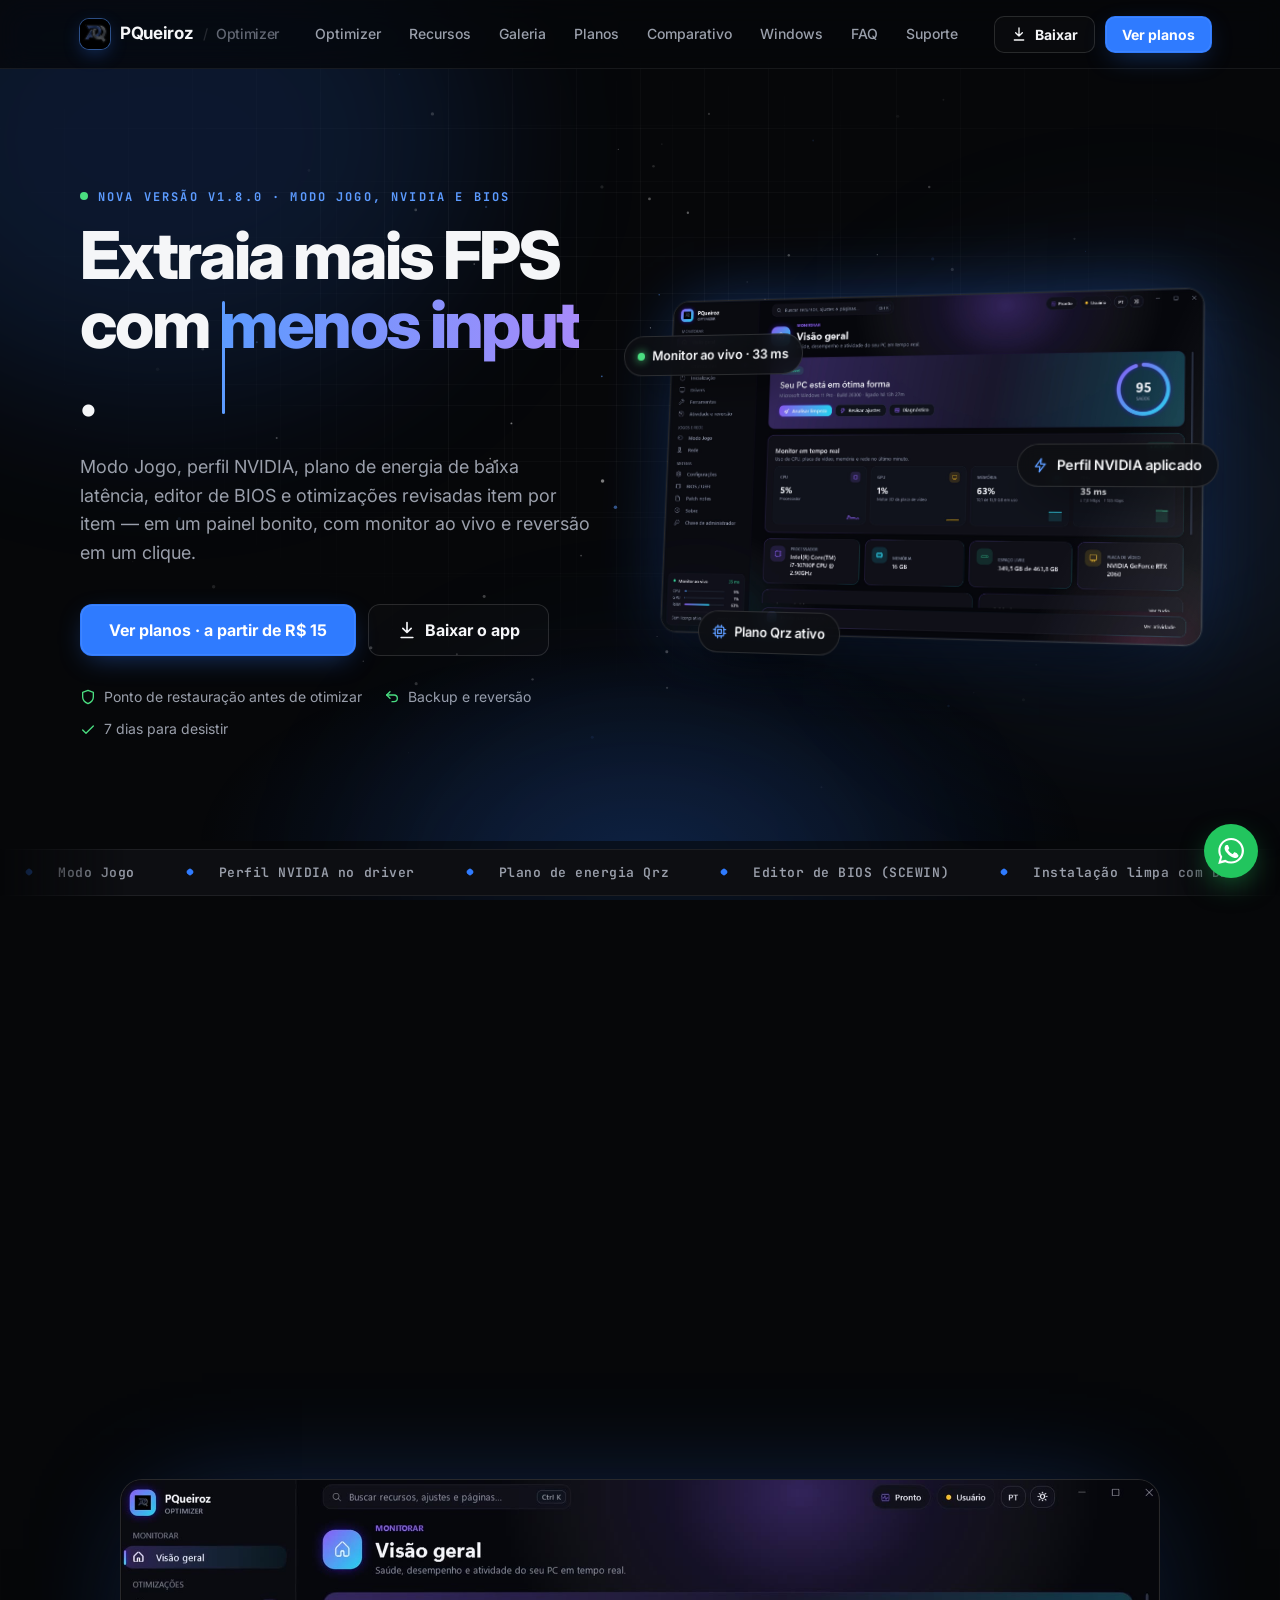
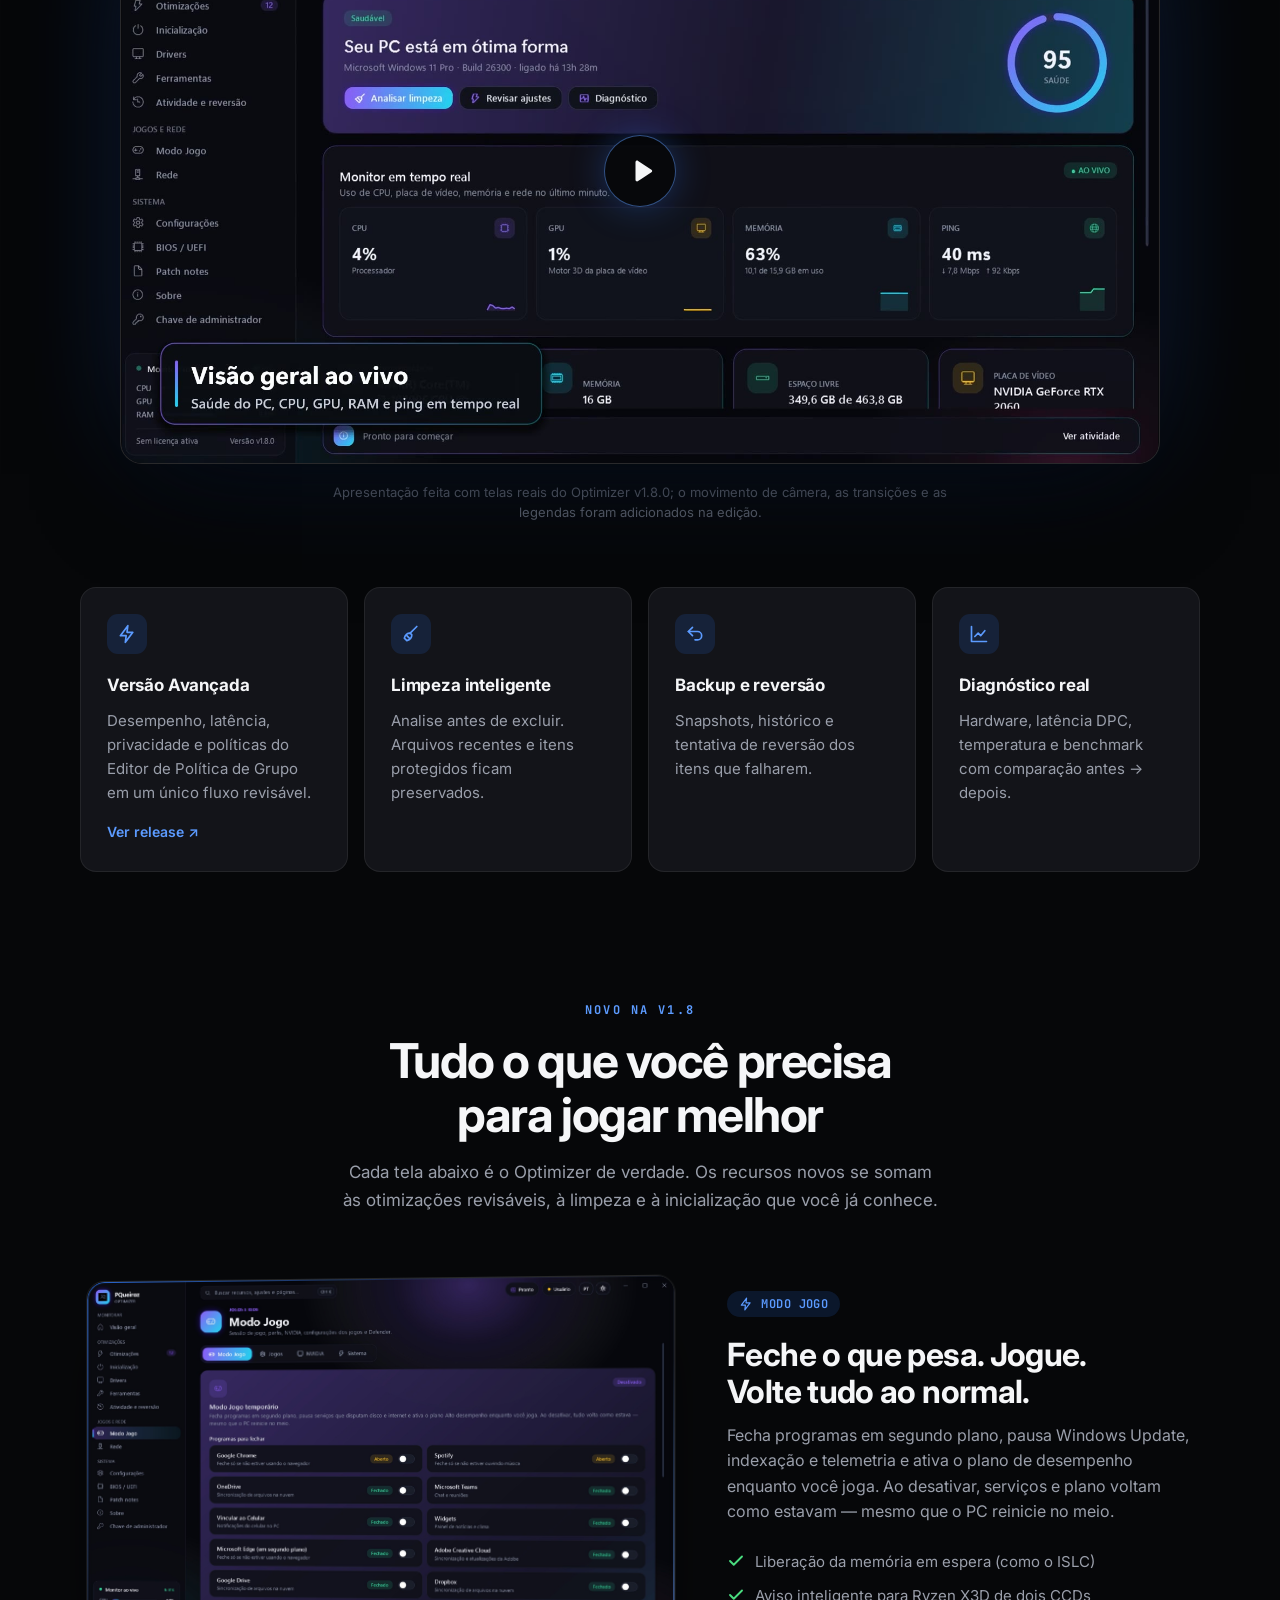
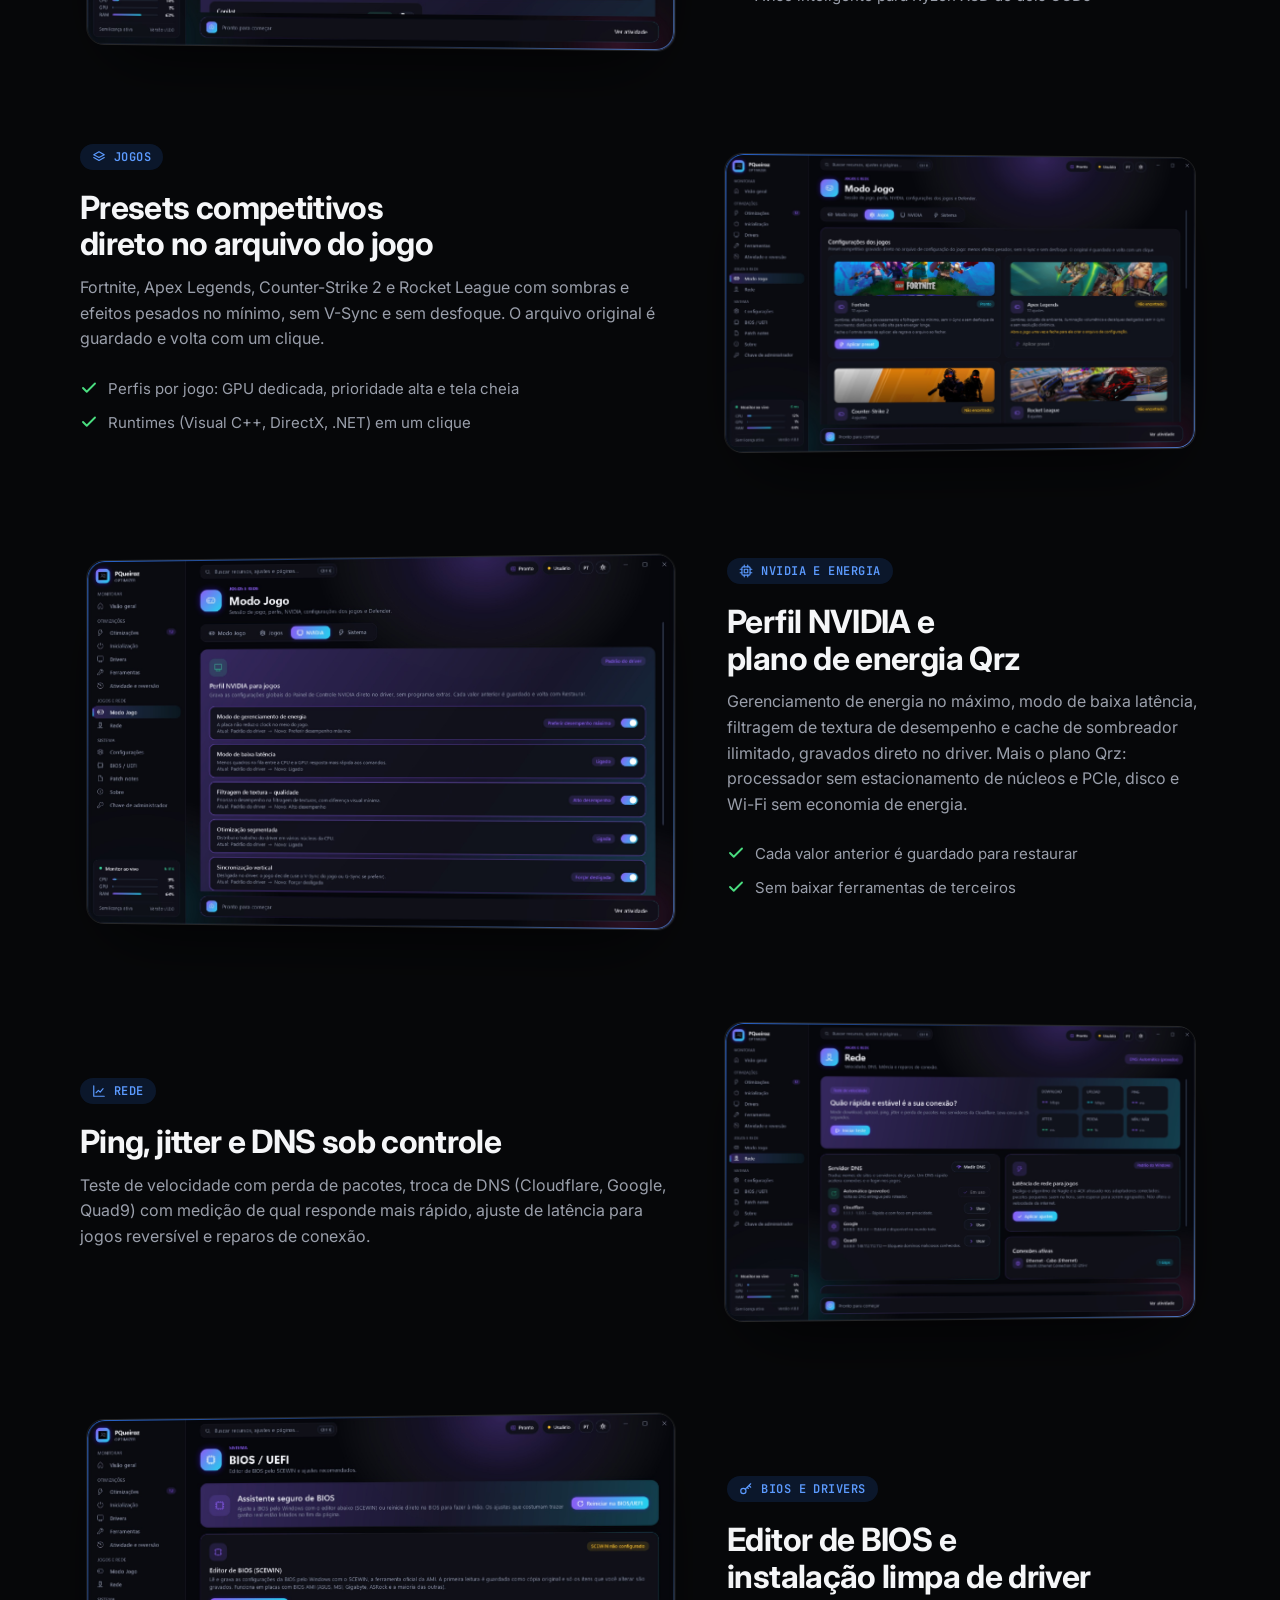
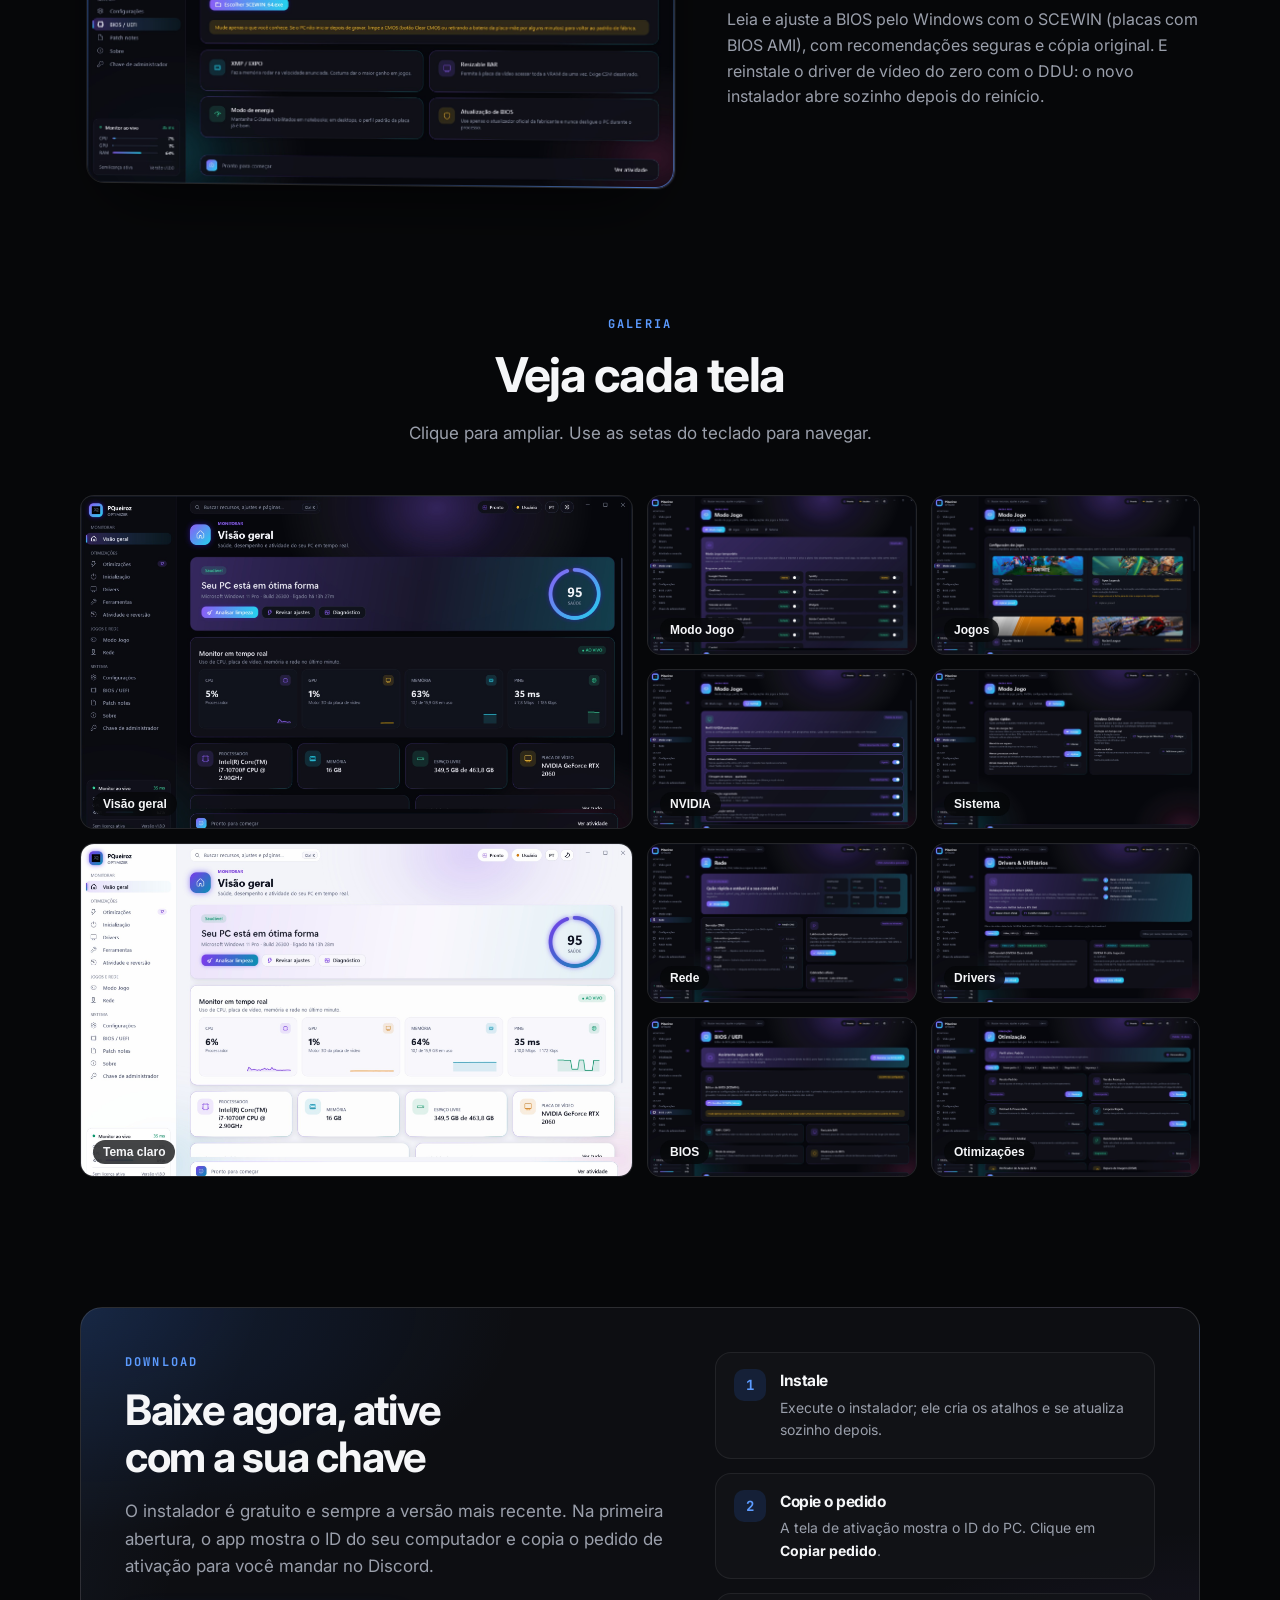
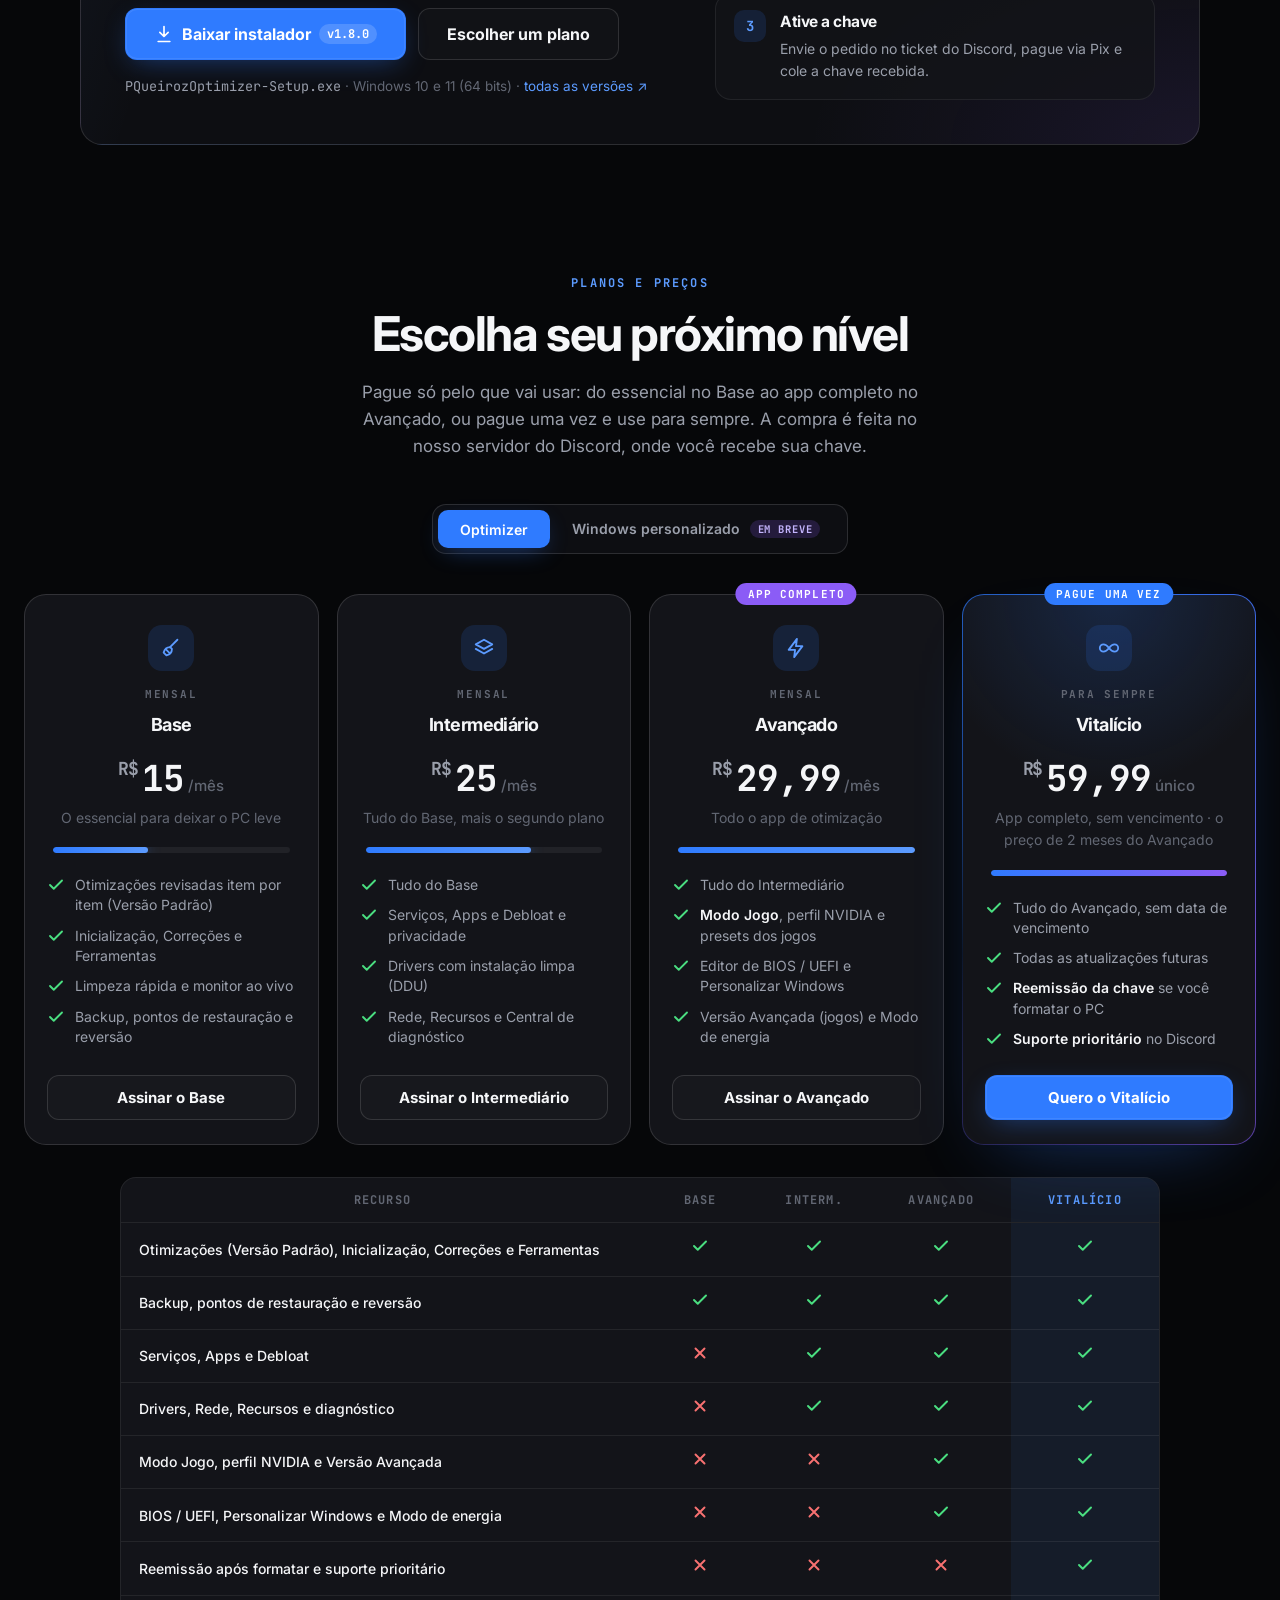
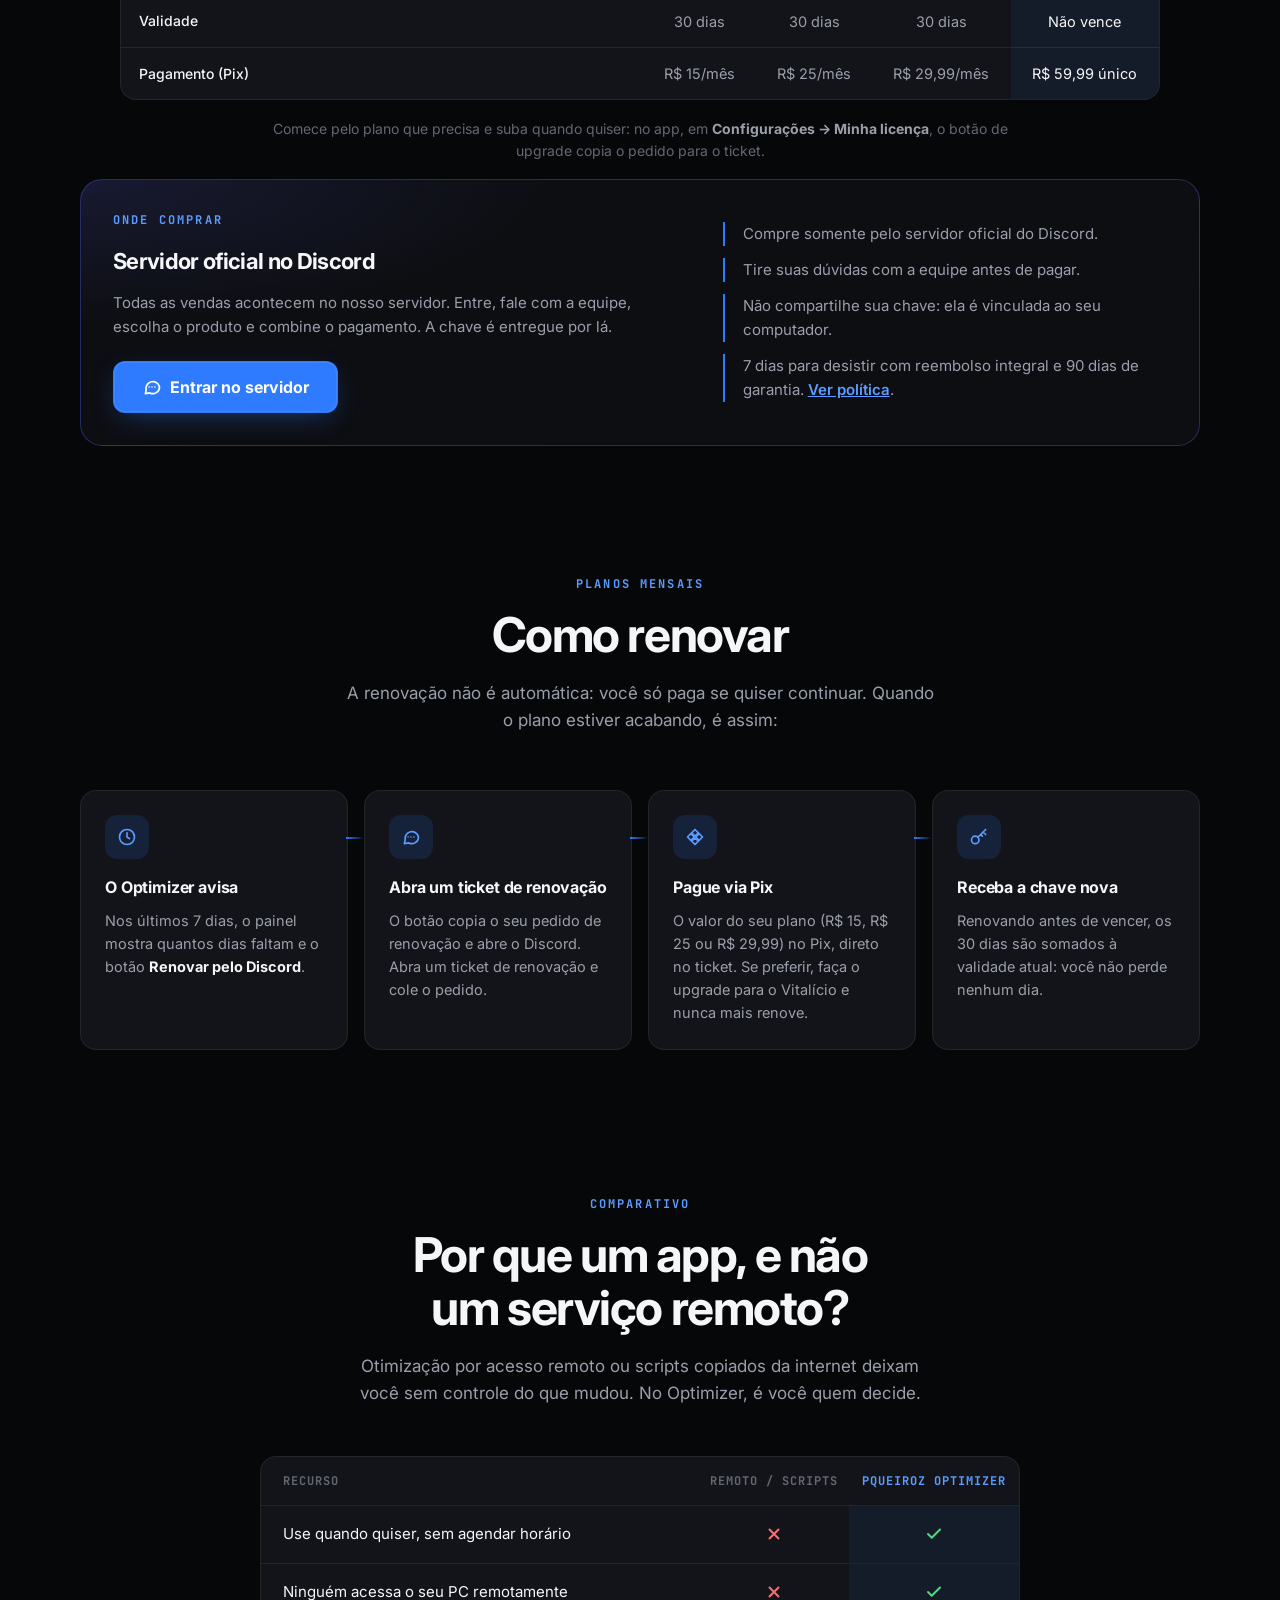
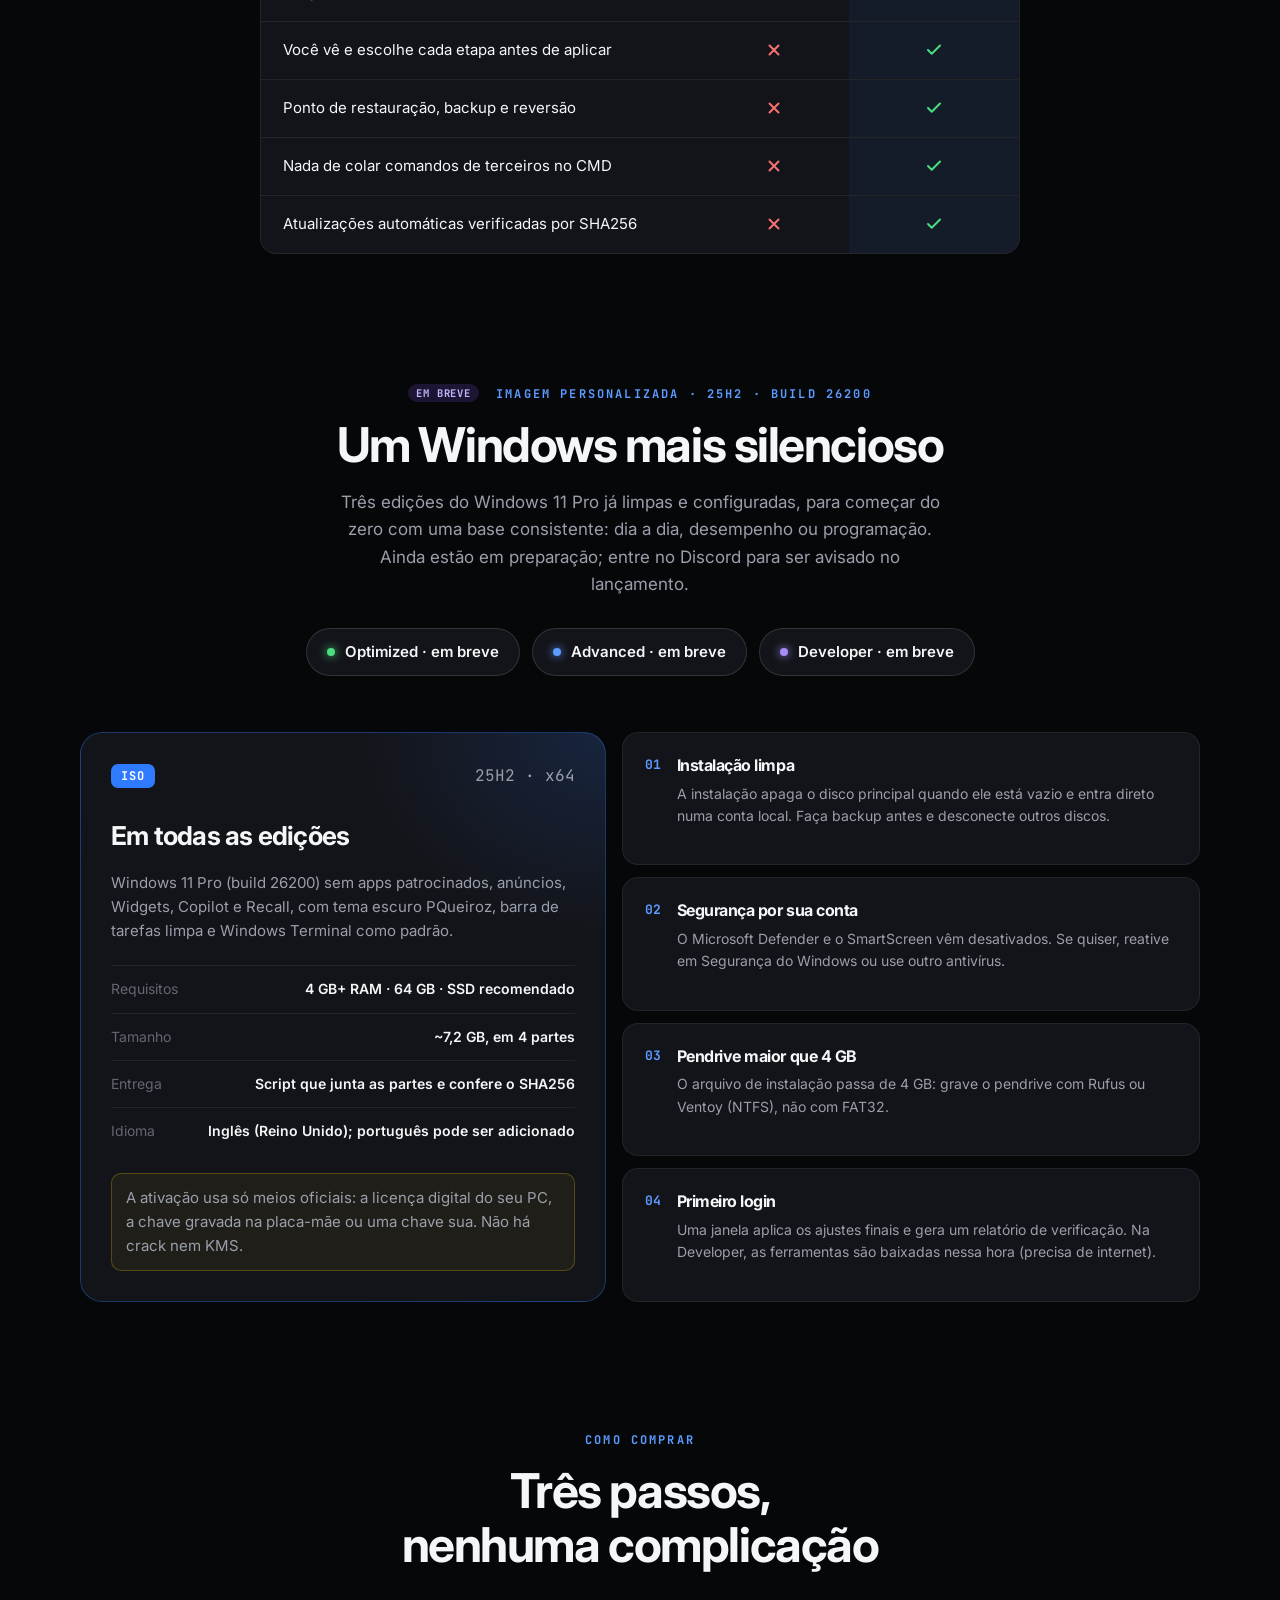
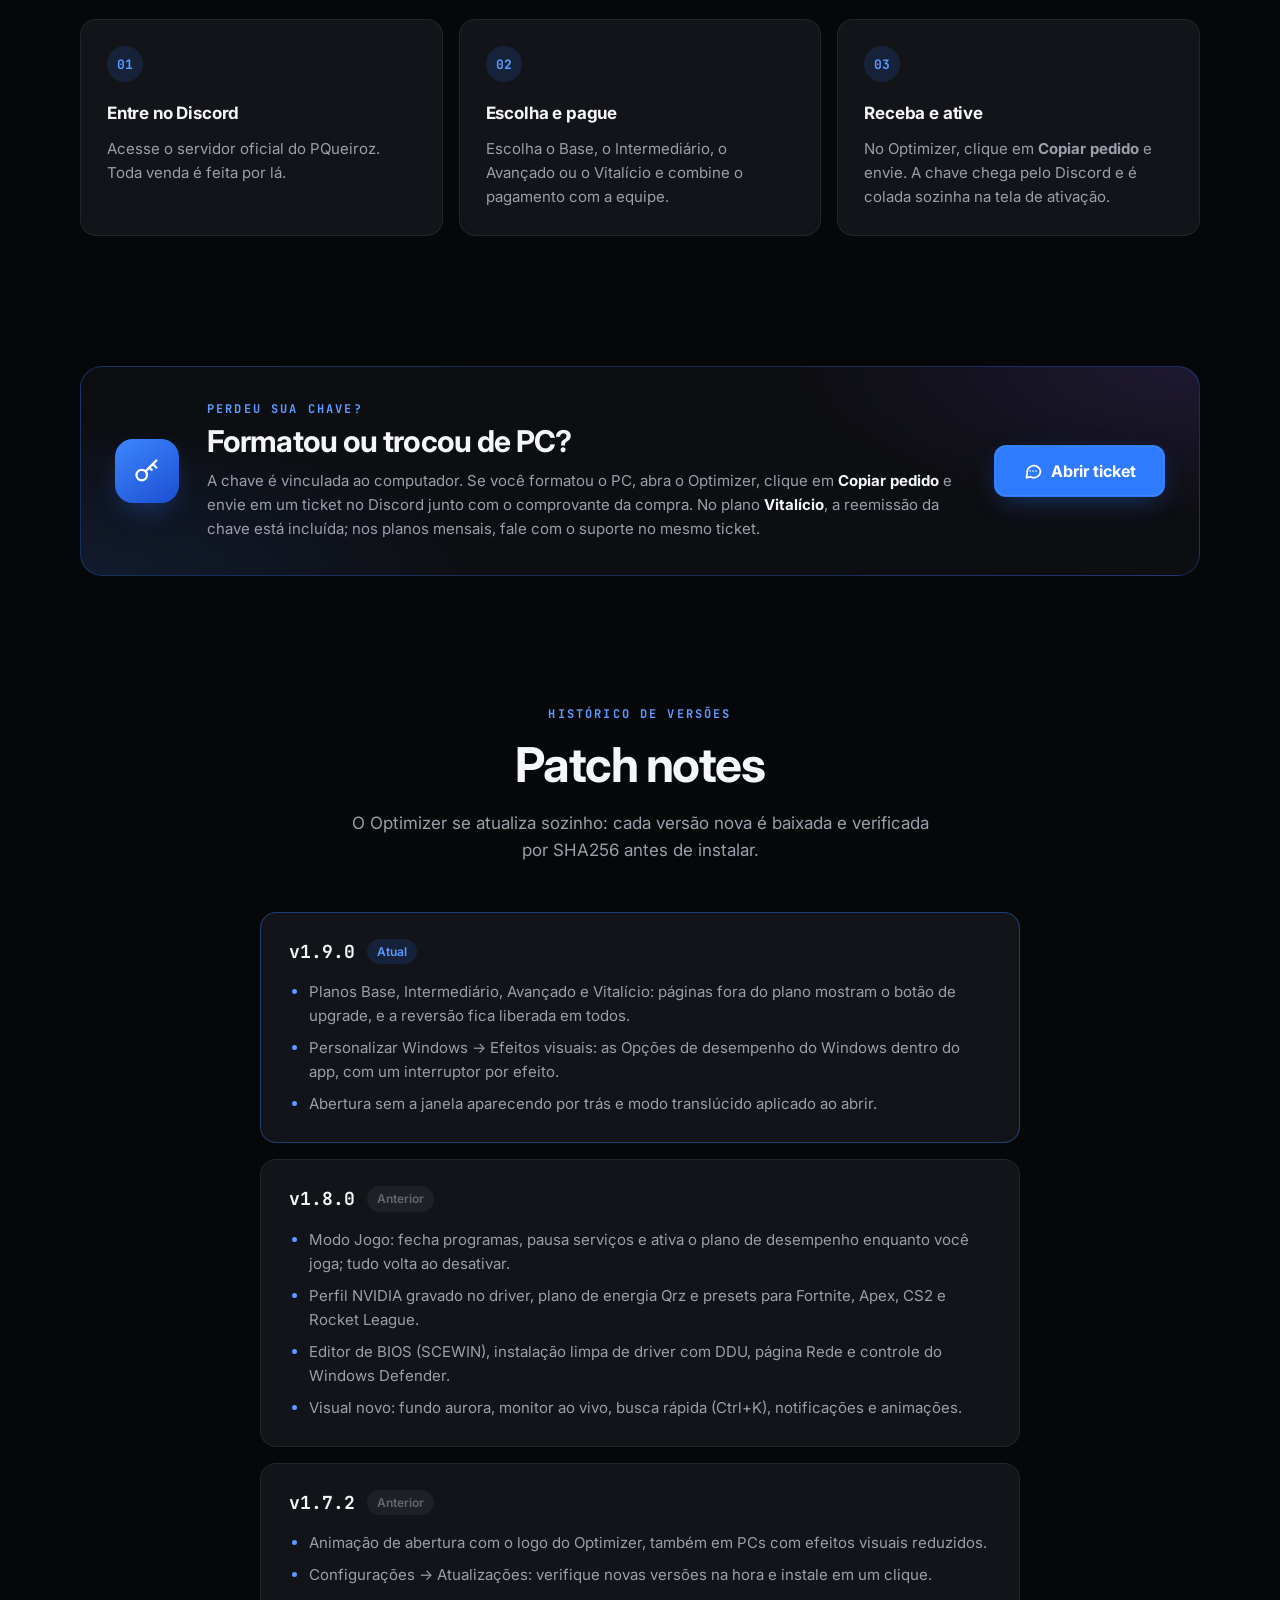
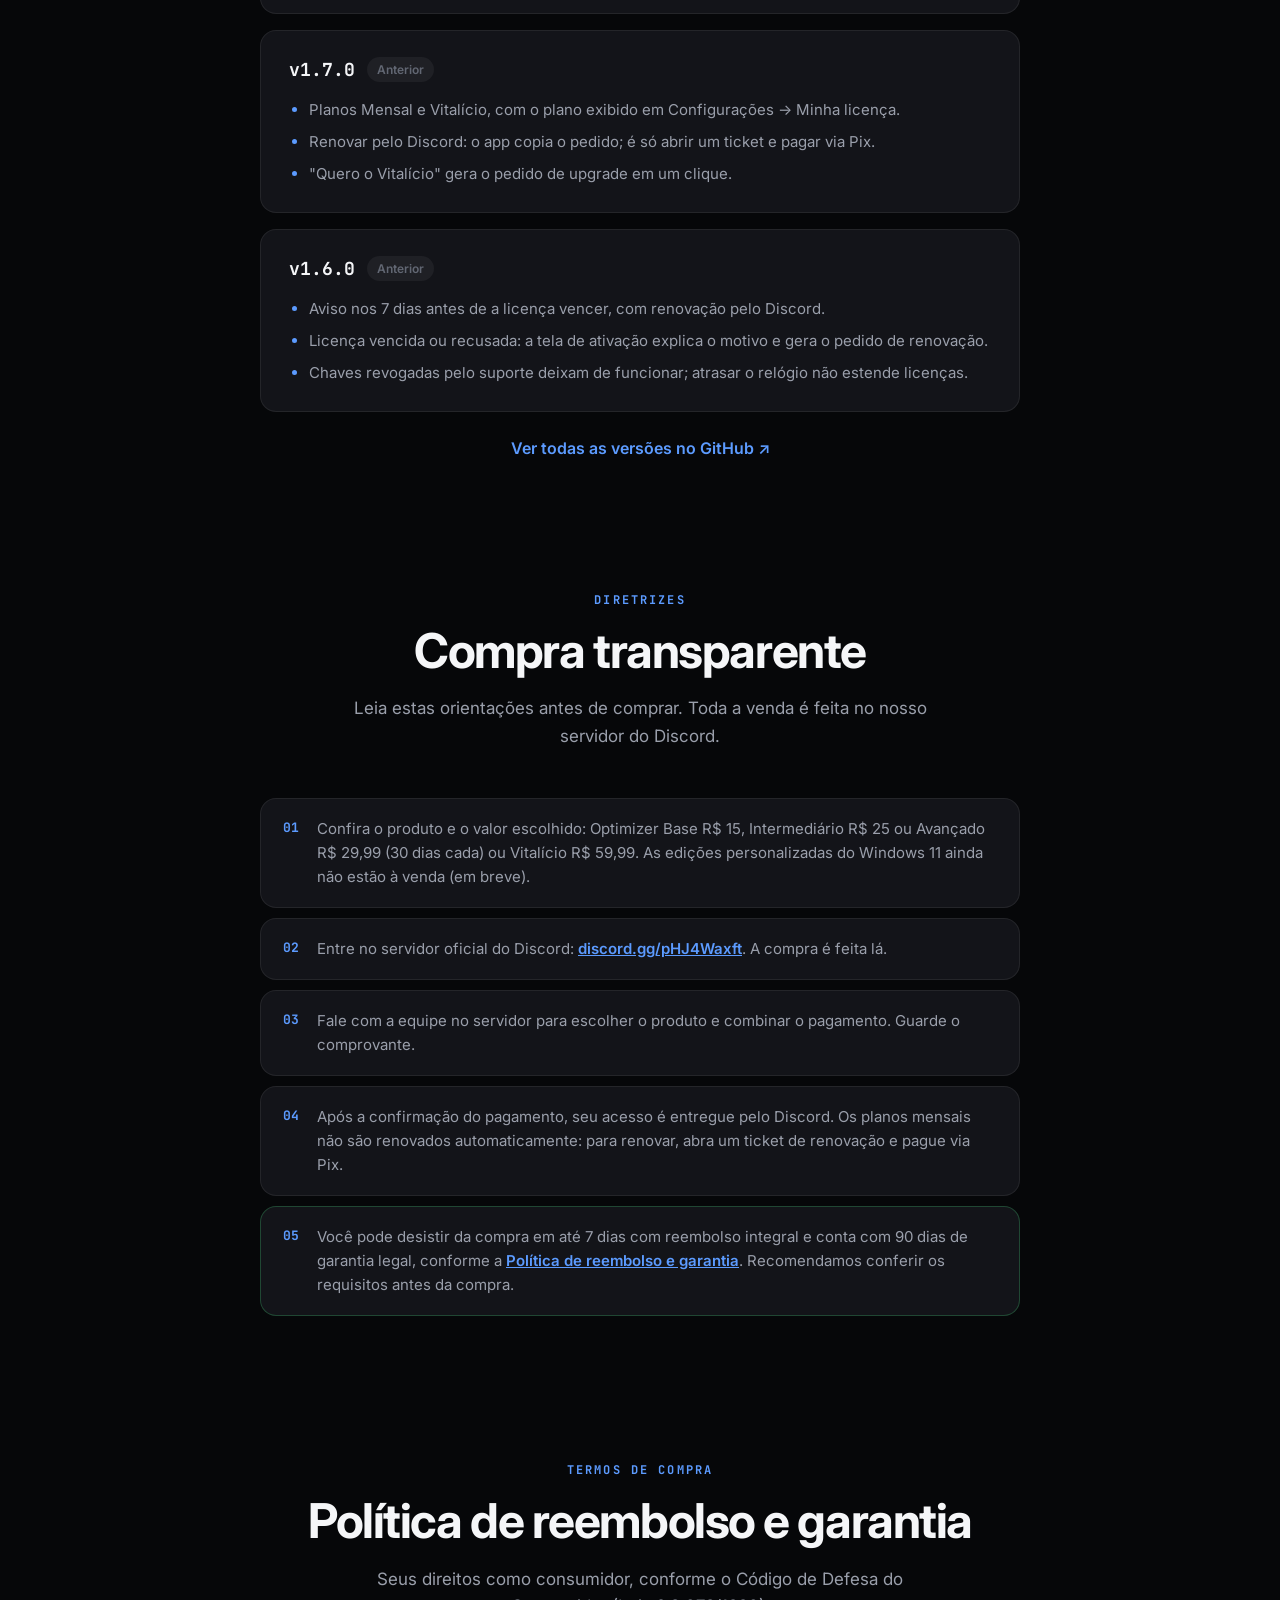
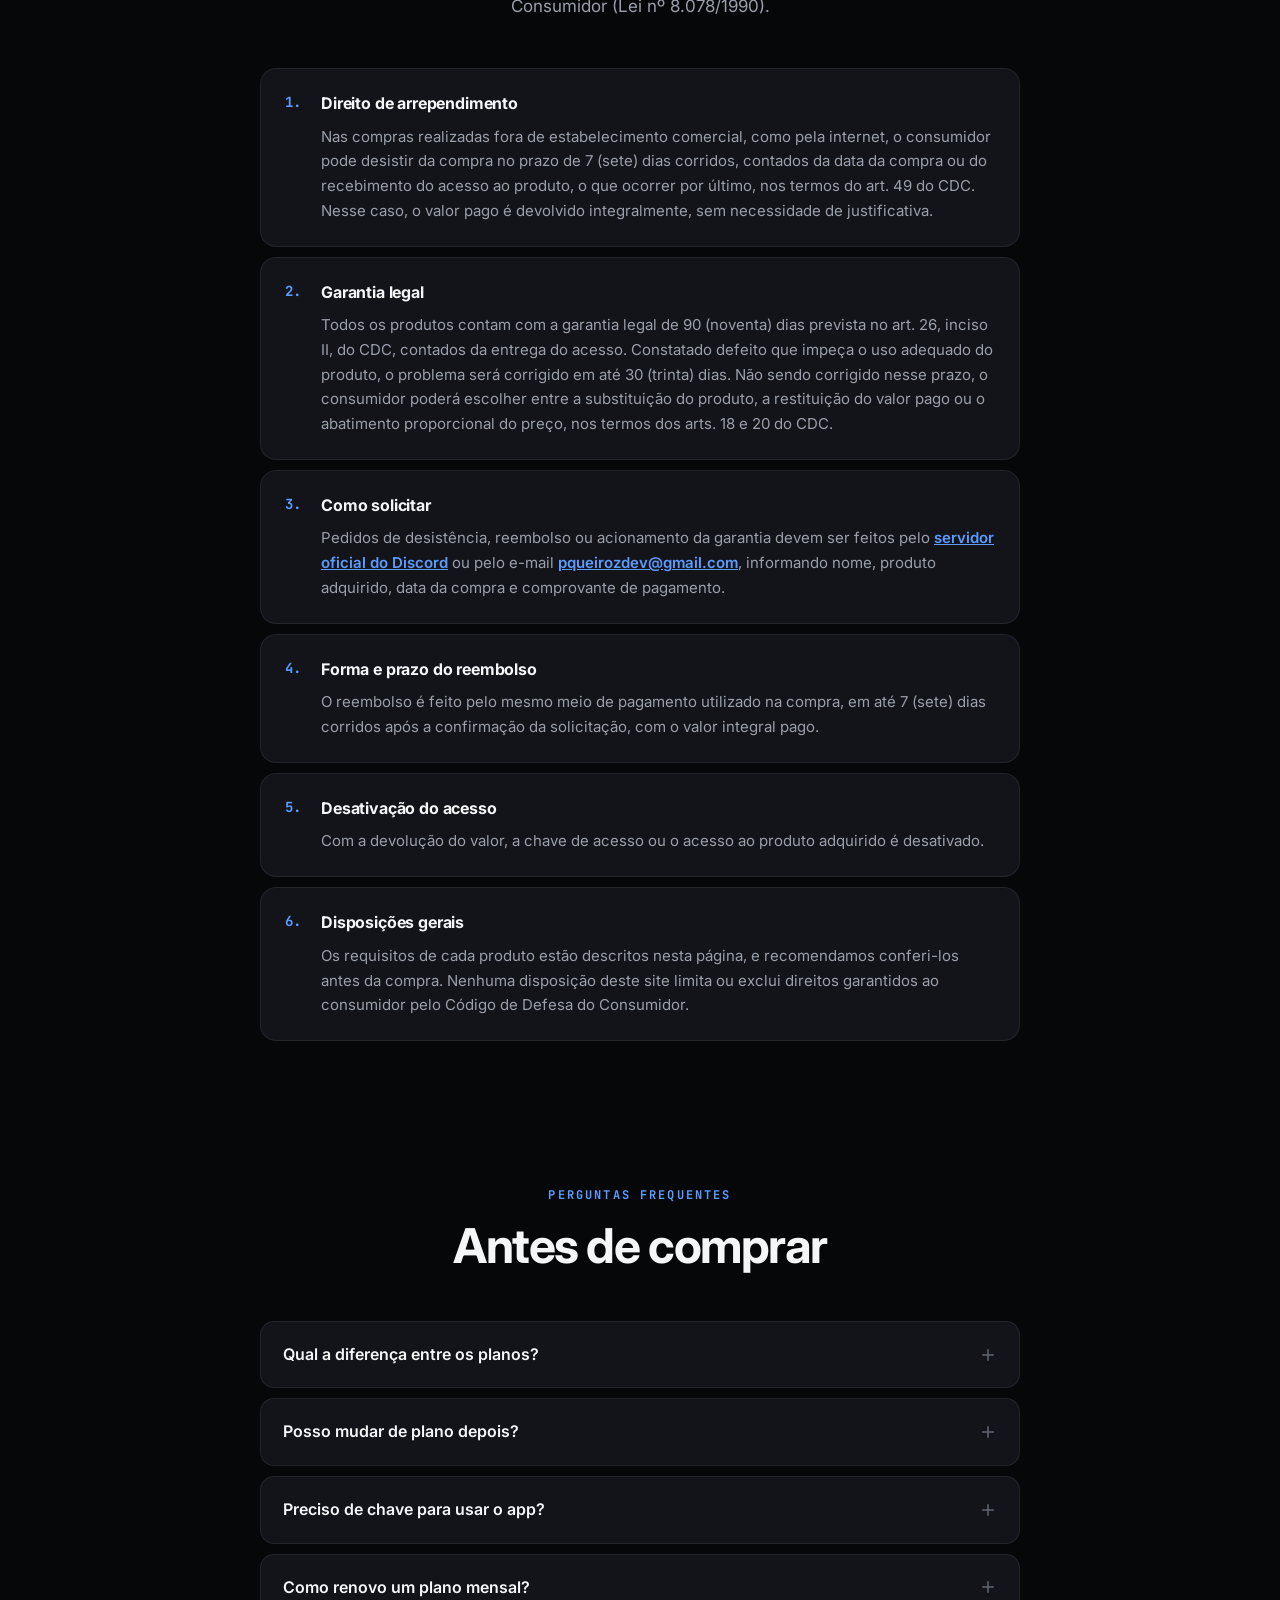
==== commit e3936afb: "Add Base, Intermediate, Advanced and Lifetime plans, visual effects and site download (v1.9.0) - Pla" ====
--- a/site/index.html
+++ b/site/index.html
@@ -3,10 +3,10 @@
 <head>
   <meta charset="utf-8">
   <meta name="viewport" content="width=device-width, initial-scale=1">
-  <meta name="description" content="PQueiroz Optimizer: Modo Jogo, perfil NVIDIA, plano de energia de baixa latência, editor de BIOS e otimizações do Windows com backup e reversão. Planos Mensal e Vitalício, e edições personalizadas do Windows 11.">
+  <meta name="description" content="PQueiroz Optimizer: Modo Jogo, perfil NVIDIA, plano de energia de baixa latência, editor de BIOS e otimizações do Windows com backup e reversão. Planos Base, Intermediário, Avançado e Vitalício, e, em breve, edições personalizadas do Windows 11.">
   <meta name="theme-color" content="#060709">
   <meta property="og:title" content="PQueiroz Optimizer · Mais FPS com controle total">
-  <meta property="og:description" content="Otimização do Windows com backup e reversão. Plano Mensal a R$ 19,90 ou Vitalício a R$ 50.">
+  <meta property="og:description" content="Otimização do Windows com backup e reversão. Planos a partir de R$ 15 por mês, ou o app completo para sempre por R$ 59,99.">
   <meta property="og:image" content="https://pqoptimizer.vercel.app/assets/shots/visao-geral.jpg">
   <meta property="og:url" content="https://pqoptimizer.vercel.app/">
   <title>PQueiroz · Optimizer & Windows</title>
@@ -42,6 +42,7 @@
       <symbol id="i-refresh" viewBox="0 0 24 24"><path d="M21 12a9 9 0 0 1-15.5 6.2L3 16"/><path d="M3 12a9 9 0 0 1 15.5-6.2L21 8"/><path d="M21 3v5h-5M3 21v-5h5"/></symbol>
       <symbol id="i-infinity" viewBox="0 0 24 24"><path d="M12 12c-2-2.7-4-4-6-4a4 4 0 0 0 0 8c2 0 4-1.3 6-4Zm0 0c2 2.7 4 4 6 4a4 4 0 0 0 0-8c-2 0-4 1.3-6 4Z"/></symbol>
       <symbol id="i-pix" viewBox="0 0 24 24"><path d="m12 3 4 4-4 4-4-4 4-4Z"/><path d="m12 13 4 4-4 4-4-4 4-4Z"/><path d="m3 12 4-4 4 4-4 4-4-4Z"/><path d="m13 12 4-4 4 4-4 4-4-4Z"/></symbol>
+      <symbol id="i-download" viewBox="0 0 24 24"><path d="M12 3v12M7 10l5 5 5-5"/><path d="M5 21h14"/></symbol>
       <symbol id="i-menu" viewBox="0 0 24 24"><path d="M4 7h16M4 12h16M4 17h16"/></symbol>
     </defs>
   </svg>
@@ -65,6 +66,7 @@
         <a href="#suporte">Suporte</a>
       </nav>
       <div class="topbar-actions">
+        <a class="btn btn-outline btn-sm" href="#baixar"><svg class="icon"><use href="#i-download"/></svg>Baixar</a>
         <a class="btn btn-primary btn-sm btn-shine" href="#comprar">Ver planos</a>
         <button class="menu-toggle" type="button" aria-label="Abrir menu" aria-expanded="false" aria-controls="nav"><svg class="icon"><use href="#i-menu"/></svg></button>
       </div>
@@ -82,8 +84,8 @@
           <h1 class="reveal" style="--d: 60ms">Extraia mais FPS<br>com <span class="accent rotator" data-words="controle total|menos input lag|backup em tudo|um clique por vez">controle total</span>.</h1>
           <p class="lead reveal" style="--d: 120ms">Modo Jogo, perfil NVIDIA, plano de energia de baixa latência, editor de BIOS e otimizações revisadas item por item — em um painel bonito, com monitor ao vivo e reversão em um clique.</p>
           <div class="hero-actions reveal" style="--d: 180ms">
-            <a class="btn btn-primary btn-lg btn-shine" href="#comprar">Ver planos · a partir de R$ 19,90</a>
-            <a class="btn btn-outline btn-lg" href="#recursos">Ver os recursos</a>
+            <a class="btn btn-primary btn-lg btn-shine" href="#comprar">Ver planos · a partir de R$ 15</a>
+            <a class="btn btn-outline btn-lg" href="#baixar"><svg class="icon"><use href="#i-download"/></svg>Baixar o app</a>
           </div>
           <ul class="trust reveal" style="--d: 240ms" aria-label="Garantias">
             <li><svg class="icon"><use href="#i-shield"/></svg>Ponto de restauração antes de otimizar</li>
@@ -233,78 +235,137 @@
       <button class="lb-next" type="button" aria-label="Próxima"><svg class="icon"><use href="#i-arrow"/></svg></button>
     </div>
 
+    <!-- Download -->
+    <section id="baixar" class="section">
+      <div class="container download reveal">
+        <div class="download-copy">
+          <p class="kicker">Download</p>
+          <h2>Baixe agora, ative com a sua chave</h2>
+          <p class="section-lead">O instalador é gratuito e sempre a versão mais recente. Na primeira abertura, o app mostra o ID do seu computador e copia o pedido de ativação para você mandar no Discord.</p>
+          <div class="download-actions">
+            <a class="btn btn-primary btn-lg btn-shine" href="https://github.com/PQueirozDev/Optimizer/releases/latest" data-download-link rel="noreferrer">
+              <svg class="icon"><use href="#i-download"/></svg>Baixar instalador <span class="download-version" data-version>v1.8.0</span>
+            </a>
+            <a class="btn btn-outline btn-lg" href="#comprar">Escolher um plano</a>
+          </div>
+          <p class="download-meta"><span data-download-file>PQueirozOptimizer-Setup.exe</span> · Windows 10 e 11 (64 bits) · <a href="https://github.com/PQueirozDev/Optimizer/releases" target="_blank" rel="noreferrer">todas as versões ↗</a></p>
+        </div>
+        <ol class="download-steps">
+          <li><span class="step-dot">1</span><div><h3>Instale</h3><p>Execute o instalador; ele cria os atalhos e se atualiza sozinho depois.</p></div></li>
+          <li><span class="step-dot">2</span><div><h3>Copie o pedido</h3><p>A tela de ativação mostra o ID do PC. Clique em <b>Copiar pedido</b>.</p></div></li>
+          <li><span class="step-dot">3</span><div><h3>Ative a chave</h3><p>Envie o pedido no ticket do Discord, pague via Pix e cole a chave recebida.</p></div></li>
+        </ol>
+      </div>
+    </section>
+
     <!-- Planos -->
     <section id="comprar" class="section">
       <div class="container narrow center">
         <p class="kicker reveal">Planos e preços</p>
         <h2 class="reveal">Escolha seu próximo nível</h2>
-        <p class="section-lead reveal">Teste com o plano Mensal ou pague uma vez e use para sempre. A compra é feita no nosso servidor do Discord, onde você recebe sua chave.</p>
+        <p class="section-lead reveal">Pague só pelo que vai usar: do essencial no Base ao app completo no Avançado, ou pague uma vez e use para sempre. A compra é feita no nosso servidor do Discord, onde você recebe sua chave.</p>
       </div>
 
       <div class="tabs reveal" role="tablist" aria-label="Produtos">
         <button class="tab is-active" type="button" role="tab" id="tab-optimizer" aria-selected="true" aria-controls="panel-optimizer">Optimizer</button>
-        <button class="tab" type="button" role="tab" id="tab-windows" aria-selected="false" aria-controls="panel-windows" tabindex="-1">Windows personalizado</button>
+        <button class="tab" type="button" role="tab" id="tab-windows" aria-selected="false" aria-controls="panel-windows" tabindex="-1">Windows personalizado <span class="soon-tag">Em breve</span></button>
         <span class="tab-indicator" aria-hidden="true"></span>
       </div>
 
       <div class="tab-panel is-active" id="panel-optimizer" role="tabpanel" aria-labelledby="tab-optimizer">
-        <div class="container plans plans-2">
+        <div class="container plans plans-4">
           <article class="plan tilt reveal">
-            <span class="plan-icon"><svg class="icon"><use href="#i-refresh"/></svg></span>
-            <p class="plan-tag">Optimizer</p>
-            <h3>Mensal</h3>
-            <p class="price"><small>R$</small>19,90<span>/mês</span></p>
-            <p class="price-note">30 dias de acesso · renovação via Pix</p>
+            <span class="plan-icon"><svg class="icon"><use href="#i-broom"/></svg></span>
+            <p class="plan-tag">Mensal</p>
+            <h3>Base</h3>
+            <p class="price"><small>R$</small>15<span>/mês</span></p>
+            <p class="price-note">O essencial para deixar o PC leve</p>
+            <div class="plan-meter" style="--fill: 40%" role="img" aria-label="Libera cerca de 40% do app"><span></span></div>
             <ul class="checks">
-              <li><svg class="icon"><use href="#i-check"/></svg>Optimizer completo, todos os recursos</li>
-              <li><svg class="icon"><use href="#i-check"/></svg>Atualizações automáticas enquanto ativo</li>
-              <li><svg class="icon"><use href="#i-check"/></svg>O app avisa 7 dias antes de vencer</li>
-              <li><svg class="icon"><use href="#i-check"/></svg>Renove por ticket no Discord: os 30 dias somam à validade atual</li>
-              <li><svg class="icon"><use href="#i-check"/></svg>Suporte no Discord</li>
+              <li><svg class="icon"><use href="#i-check"/></svg>Otimizações revisadas item por item (Versão Padrão)</li>
+              <li><svg class="icon"><use href="#i-check"/></svg>Inicialização, Correções e Ferramentas</li>
+              <li><svg class="icon"><use href="#i-check"/></svg>Limpeza rápida e monitor ao vivo</li>
+              <li><svg class="icon"><use href="#i-check"/></svg>Backup, pontos de restauração e reversão</li>
             </ul>
-            <a class="btn btn-outline btn-block" href="https://discord.gg/pHJ4Waxft" target="_blank" rel="noreferrer">Assinar o Mensal</a>
+            <a class="btn btn-outline btn-block" href="https://discord.gg/pHJ4Waxft" target="_blank" rel="noreferrer">Assinar o Base</a>
           </article>
-          <article class="plan featured tilt reveal" style="--d: 60ms">
+          <article class="plan tilt reveal" style="--d: 60ms">
+            <span class="plan-icon"><svg class="icon"><use href="#i-layers"/></svg></span>
+            <p class="plan-tag">Mensal</p>
+            <h3>Intermediário</h3>
+            <p class="price"><small>R$</small>25<span>/mês</span></p>
+            <p class="price-note">Tudo do Base, mais o segundo plano</p>
+            <div class="plan-meter" style="--fill: 70%" role="img" aria-label="Libera cerca de 70% do app"><span></span></div>
+            <ul class="checks">
+              <li><svg class="icon"><use href="#i-check"/></svg>Tudo do Base</li>
+              <li><svg class="icon"><use href="#i-check"/></svg>Serviços, Apps e Debloat e privacidade</li>
+              <li><svg class="icon"><use href="#i-check"/></svg>Drivers com instalação limpa (DDU)</li>
+              <li><svg class="icon"><use href="#i-check"/></svg>Rede, Recursos e Central de diagnóstico</li>
+            </ul>
+            <a class="btn btn-outline btn-block" href="https://discord.gg/pHJ4Waxft" target="_blank" rel="noreferrer">Assinar o Intermediário</a>
+          </article>
+          <article class="plan tilt reveal" style="--d: 120ms">
+            <span class="plan-badge plan-badge-alt">App completo</span>
+            <span class="plan-icon"><svg class="icon"><use href="#i-zap"/></svg></span>
+            <p class="plan-tag">Mensal</p>
+            <h3>Avançado</h3>
+            <p class="price"><small>R$</small>29,99<span>/mês</span></p>
+            <p class="price-note">Todo o app de otimização</p>
+            <div class="plan-meter" style="--fill: 100%" role="img" aria-label="Libera o app inteiro"><span></span></div>
+            <ul class="checks">
+              <li><svg class="icon"><use href="#i-check"/></svg>Tudo do Intermediário</li>
+              <li><svg class="icon"><use href="#i-check"/></svg><span><b>Modo Jogo</b>, perfil NVIDIA e presets dos jogos</span></li>
+              <li><svg class="icon"><use href="#i-check"/></svg>Editor de BIOS / UEFI e Personalizar Windows</li>
+              <li><svg class="icon"><use href="#i-check"/></svg>Versão Avançada (jogos) e Modo de energia</li>
+            </ul>
+            <a class="btn btn-outline btn-block" href="https://discord.gg/pHJ4Waxft" target="_blank" rel="noreferrer">Assinar o Avançado</a>
+          </article>
+          <article class="plan featured tilt reveal" style="--d: 180ms">
             <span class="plan-badge">Pague uma vez</span>
             <span class="plan-icon"><svg class="icon"><use href="#i-infinity"/></svg></span>
-            <p class="plan-tag">Optimizer</p>
+            <p class="plan-tag">Para sempre</p>
             <h3>Vitalício</h3>
-            <p class="price"><small>R$</small>50<span>único</span></p>
-            <p class="price-note">Sem vencimento · custa o mesmo que 2,5 meses do Mensal</p>
+            <p class="price"><small>R$</small>59,99<span>único</span></p>
+            <p class="price-note">App completo, sem vencimento · o preço de 2 meses do Avançado</p>
+            <div class="plan-meter" style="--fill: 100%" role="img" aria-label="Libera o app inteiro"><span></span></div>
             <ul class="checks">
-              <li><svg class="icon"><use href="#i-check"/></svg>Optimizer completo, sem data de vencimento</li>
+              <li><svg class="icon"><use href="#i-check"/></svg>Tudo do Avançado, sem data de vencimento</li>
               <li><svg class="icon"><use href="#i-check"/></svg>Todas as atualizações futuras</li>
               <li><svg class="icon"><use href="#i-check"/></svg><span><b>Reemissão da chave</b> se você formatar o PC</span></li>
               <li><svg class="icon"><use href="#i-check"/></svg><span><b>Suporte prioritário</b> no Discord</span></li>
-              <li><svg class="icon"><use href="#i-check"/></svg>Nada de renovar</li>
             </ul>
             <a class="btn btn-primary btn-block btn-shine" href="https://discord.gg/pHJ4Waxft" target="_blank" rel="noreferrer">Quero o Vitalício</a>
           </article>
         </div>
 
-        <div class="container narrow compare-plans reveal">
+        <div class="container compare-plans reveal">
           <table>
-            <caption class="sr-only">Comparação entre os planos Mensal e Vitalício</caption>
-            <thead><tr><th scope="col">Plano</th><th scope="col">Mensal</th><th scope="col" class="hl">Vitalício</th></tr></thead>
+            <caption class="sr-only">Comparação entre os planos Base, Intermediário, Avançado e Vitalício</caption>
+            <thead><tr><th scope="col">Recurso</th><th scope="col">Base</th><th scope="col">Interm.</th><th scope="col">Avançado</th><th scope="col" class="hl">Vitalício</th></tr></thead>
             <tbody>
-              <tr><th scope="row">Todos os recursos do Optimizer</th><td><svg class="icon yes"><use href="#i-check"/></svg></td><td class="hl"><svg class="icon yes"><use href="#i-check"/></svg></td></tr>
-              <tr><th scope="row">Atualizações</th><td>Enquanto ativo</td><td class="hl">Para sempre</td></tr>
-              <tr><th scope="row">Validade</th><td>30 dias</td><td class="hl">Sem vencimento</td></tr>
-              <tr><th scope="row">Reemissão após formatar</th><td><svg class="icon no"><use href="#i-x"/></svg></td><td class="hl"><svg class="icon yes"><use href="#i-check"/></svg></td></tr>
-              <tr><th scope="row">Suporte prioritário</th><td><svg class="icon no"><use href="#i-x"/></svg></td><td class="hl"><svg class="icon yes"><use href="#i-check"/></svg></td></tr>
-              <tr><th scope="row">Pagamento</th><td>R$ 19,90 por mês, via Pix</td><td class="hl">R$ 50, uma vez</td></tr>
+              <tr><th scope="row">Otimizações (Versão Padrão), Inicialização, Correções e Ferramentas</th><td><svg class="icon yes"><use href="#i-check"/></svg></td><td><svg class="icon yes"><use href="#i-check"/></svg></td><td><svg class="icon yes"><use href="#i-check"/></svg></td><td class="hl"><svg class="icon yes"><use href="#i-check"/></svg></td></tr>
+              <tr><th scope="row">Backup, pontos de restauração e reversão</th><td><svg class="icon yes"><use href="#i-check"/></svg></td><td><svg class="icon yes"><use href="#i-check"/></svg></td><td><svg class="icon yes"><use href="#i-check"/></svg></td><td class="hl"><svg class="icon yes"><use href="#i-check"/></svg></td></tr>
+              <tr><th scope="row">Serviços, Apps e Debloat</th><td><svg class="icon no"><use href="#i-x"/></svg></td><td><svg class="icon yes"><use href="#i-check"/></svg></td><td><svg class="icon yes"><use href="#i-check"/></svg></td><td class="hl"><svg class="icon yes"><use href="#i-check"/></svg></td></tr>
+              <tr><th scope="row">Drivers, Rede, Recursos e diagnóstico</th><td><svg class="icon no"><use href="#i-x"/></svg></td><td><svg class="icon yes"><use href="#i-check"/></svg></td><td><svg class="icon yes"><use href="#i-check"/></svg></td><td class="hl"><svg class="icon yes"><use href="#i-check"/></svg></td></tr>
+              <tr><th scope="row">Modo Jogo, perfil NVIDIA e Versão Avançada</th><td><svg class="icon no"><use href="#i-x"/></svg></td><td><svg class="icon no"><use href="#i-x"/></svg></td><td><svg class="icon yes"><use href="#i-check"/></svg></td><td class="hl"><svg class="icon yes"><use href="#i-check"/></svg></td></tr>
+              <tr><th scope="row">BIOS / UEFI, Personalizar Windows e Modo de energia</th><td><svg class="icon no"><use href="#i-x"/></svg></td><td><svg class="icon no"><use href="#i-x"/></svg></td><td><svg class="icon yes"><use href="#i-check"/></svg></td><td class="hl"><svg class="icon yes"><use href="#i-check"/></svg></td></tr>
+              <tr><th scope="row">Reemissão após formatar e suporte prioritário</th><td><svg class="icon no"><use href="#i-x"/></svg></td><td><svg class="icon no"><use href="#i-x"/></svg></td><td><svg class="icon no"><use href="#i-x"/></svg></td><td class="hl"><svg class="icon yes"><use href="#i-check"/></svg></td></tr>
+              <tr><th scope="row">Validade</th><td>30 dias</td><td>30 dias</td><td>30 dias</td><td class="hl">Não vence</td></tr>
+              <tr><th scope="row">Pagamento (Pix)</th><td>R$ 15/mês</td><td>R$ 25/mês</td><td>R$ 29,99/mês</td><td class="hl">R$ 59,99 único</td></tr>
             </tbody>
           </table>
         </div>
+        <p class="container narrow center plan-footnote reveal">Comece pelo plano que precisa e suba quando quiser: no app, em <b>Configurações → Minha licença</b>, o botão de upgrade copia o pedido para o ticket.</p>
       </div>
 
       <div class="tab-panel" id="panel-windows" role="tabpanel" aria-labelledby="tab-windows" hidden>
+        <p class="container narrow center soon-note"><span class="soon-tag">Em breve</span> As edições personalizadas do Windows 11 estão em preparação e ainda não estão à venda. <a href="https://discord.gg/pHJ4Waxft" target="_blank" rel="noreferrer">Entre no Discord</a> para ser avisado no lançamento.</p>
         <div class="container plans plans-3">
-          <article class="plan tilt">
+          <article class="plan tilt is-soon">
             <span class="plan-icon"><svg class="icon"><use href="#i-broom"/></svg></span>
             <p class="plan-tag">Uso geral</p>
             <h3>Windows 11 Optimized</h3>
-            <p class="price"><small>R$</small>100<span>único</span></p>
+            <p class="price price-soon">Em breve</p>
             <p class="price-note">Leve e limpo, sem mexer pesado em serviços</p>
             <ul class="checks">
               <li><svg class="icon"><use href="#i-check"/></svg>Sem bloatware: Teams, Clipchamp, Bing, Widgets, Outlook novo e outros</li>
@@ -312,14 +373,14 @@
               <li><svg class="icon"><use href="#i-check"/></svg>Telemetria no mínimo e mais privacidade</li>
               <li><svg class="icon"><use href="#i-check"/></svg>Store, Xbox, Windows Update e drivers preservados</li>
             </ul>
-            <a class="btn btn-outline btn-block" href="https://discord.gg/pHJ4Waxft" target="_blank" rel="noreferrer">Comprar no Discord</a>
+            <span class="btn btn-outline btn-block is-disabled" aria-disabled="true">Em breve</span>
           </article>
-          <article class="plan featured tilt">
+          <article class="plan featured tilt is-soon">
             <span class="plan-badge">Mais desempenho</span>
             <span class="plan-icon"><svg class="icon"><use href="#i-zap"/></svg></span>
             <p class="plan-tag">Jogos e desempenho</p>
             <h3>Windows 11 Advanced</h3>
-            <p class="price"><small>R$</small>150<span>único</span></p>
+            <p class="price price-soon">Em breve</p>
             <p class="price-note">Tudo do Optimized, com perfil forte</p>
             <ul class="checks">
               <li><svg class="icon"><use href="#i-check"/></svg>Menos serviços, tarefas e atividade em segundo plano</li>
@@ -327,14 +388,14 @@
               <li><svg class="icon"><use href="#i-check"/></svg>Boot, rede, áudio, Bluetooth, Store e Update preservados</li>
               <li><svg class="icon"><use href="#i-check"/></svg>Tema escuro PQueiroz e barra de tarefas limpa</li>
             </ul>
-            <a class="btn btn-primary btn-block btn-shine" href="https://discord.gg/pHJ4Waxft" target="_blank" rel="noreferrer">Comprar no Discord</a>
+            <span class="btn btn-outline btn-block is-disabled" aria-disabled="true">Em breve</span>
           </article>
-          <article class="plan tilt">
+          <article class="plan tilt is-soon">
             <span class="plan-badge plan-badge-alt">Para devs</span>
             <span class="plan-icon"><svg class="icon"><use href="#i-cpu"/></svg></span>
             <p class="plan-tag">Programação</p>
             <h3>Windows 11 Developer</h3>
-            <p class="price"><small>R$</small>175<span>único</span></p>
+            <p class="price price-soon">Em breve</p>
             <p class="price-note">Perfil forte da Advanced + ambiente de desenvolvimento</p>
             <ul class="checks">
               <li><svg class="icon"><use href="#i-check"/></svg>WSL 2, Hyper-V e virtualização prontos</li>
@@ -342,7 +403,7 @@
               <li><svg class="icon"><use href="#i-check"/></svg>.NET SDK 10, PowerShell 7, Windows Terminal e 7-Zip</li>
               <li><svg class="icon"><use href="#i-check"/></svg>Ferramentas instaladas no 1º login via winget (fontes oficiais)</li>
             </ul>
-            <a class="btn btn-outline btn-block" href="https://discord.gg/pHJ4Waxft" target="_blank" rel="noreferrer">Comprar no Discord</a>
+            <span class="btn btn-outline btn-block is-disabled" aria-disabled="true">Em breve</span>
           </article>
         </div>
       </div>
@@ -366,14 +427,14 @@
     <!-- Renovação -->
     <section id="renovar" class="section">
       <div class="container narrow center">
-        <p class="kicker reveal">Plano Mensal</p>
+        <p class="kicker reveal">Planos mensais</p>
         <h2 class="reveal">Como renovar</h2>
         <p class="section-lead reveal">A renovação não é automática: você só paga se quiser continuar. Quando o plano estiver acabando, é assim:</p>
       </div>
       <ol class="container timeline">
         <li class="reveal"><span class="timeline-dot"><svg class="icon"><use href="#i-clock"/></svg></span><div><h3>O Optimizer avisa</h3><p>Nos últimos 7 dias, o painel mostra quantos dias faltam e o botão <b>Renovar pelo Discord</b>.</p></div></li>
         <li class="reveal" style="--d: 80ms"><span class="timeline-dot"><svg class="icon"><use href="#i-chat"/></svg></span><div><h3>Abra um ticket de renovação</h3><p>O botão copia o seu pedido de renovação e abre o Discord. Abra um ticket de renovação e cole o pedido.</p></div></li>
-        <li class="reveal" style="--d: 160ms"><span class="timeline-dot"><svg class="icon"><use href="#i-pix"/></svg></span><div><h3>Pague via Pix</h3><p>R$ 19,90 no Pix, direto no ticket. Se preferir, faça o upgrade para o Vitalício e nunca mais renove.</p></div></li>
+        <li class="reveal" style="--d: 160ms"><span class="timeline-dot"><svg class="icon"><use href="#i-pix"/></svg></span><div><h3>Pague via Pix</h3><p>O valor do seu plano (R$ 15, R$ 25 ou R$ 29,99) no Pix, direto no ticket. Se preferir, faça o upgrade para o Vitalício e nunca mais renove.</p></div></li>
         <li class="reveal" style="--d: 240ms"><span class="timeline-dot"><svg class="icon"><use href="#i-key"/></svg></span><div><h3>Receba a chave nova</h3><p>Renovando antes de vencer, os 30 dias são somados à validade atual: você não perde nenhum dia.</p></div></li>
       </ol>
     </section>
@@ -399,13 +460,13 @@
     <!-- Windows -->
     <section id="windows" class="section">
       <div class="container narrow center">
-        <p class="kicker reveal">Imagem personalizada · 25H2 · build 26200</p>
+        <p class="kicker reveal"><span class="soon-tag">Em breve</span> Imagem personalizada · 25H2 · build 26200</p>
         <h2 class="reveal">Um Windows mais silencioso</h2>
-        <p class="section-lead reveal">Três edições do Windows 11 Pro já limpas e configuradas, para começar do zero com uma base consistente. Escolha pelo uso: dia a dia, desempenho ou programação.</p>
+        <p class="section-lead reveal">Três edições do Windows 11 Pro já limpas e configuradas, para começar do zero com uma base consistente: dia a dia, desempenho ou programação. Ainda estão em preparação; entre no Discord para ser avisado no lançamento.</p>
         <div class="pills reveal">
-          <span class="pill"><i class="pill-dot"></i>Optimized · R$ 100</span>
-          <span class="pill"><i class="pill-dot alt"></i>Advanced · R$ 150</span>
-          <span class="pill"><i class="pill-dot dev"></i>Developer · R$ 175</span>
+          <span class="pill"><i class="pill-dot"></i>Optimized · em breve</span>
+          <span class="pill"><i class="pill-dot alt"></i>Advanced · em breve</span>
+          <span class="pill"><i class="pill-dot dev"></i>Developer · em breve</span>
         </div>
       </div>
 
@@ -439,7 +500,7 @@
       </div>
       <div class="container cards-3">
         <article class="card step spotlight reveal"><span class="step-num">01</span><h3>Entre no Discord</h3><p>Acesse o servidor oficial do PQueiroz. Toda venda é feita por lá.</p></article>
-        <article class="card step spotlight reveal" style="--d: 60ms"><span class="step-num">02</span><h3>Escolha e pague</h3><p>Escolha o plano Mensal ou Vitalício (ou uma edição do Windows) e combine o pagamento com a equipe.</p></article>
+        <article class="card step spotlight reveal" style="--d: 60ms"><span class="step-num">02</span><h3>Escolha e pague</h3><p>Escolha o Base, o Intermediário, o Avançado ou o Vitalício e combine o pagamento com a equipe.</p></article>
         <article class="card step spotlight reveal" style="--d: 120ms"><span class="step-num">03</span><h3>Receba e ative</h3><p>No Optimizer, clique em <b>Copiar pedido</b> e envie. A chave chega pelo Discord e é colada sozinha na tela de ativação.</p></article>
       </div>
     </section>
@@ -451,7 +512,7 @@
         <div class="recover-body">
           <p class="kicker">Perdeu sua chave?</p>
           <h2>Formatou ou trocou de PC?</h2>
-          <p class="muted">A chave é vinculada ao computador. Se você formatou o PC, abra o Optimizer, clique em <b>Copiar pedido</b> e envie em um ticket no Discord junto com o comprovante da compra. No plano <b>Vitalício</b>, a reemissão da chave está incluída; no Mensal, fale com o suporte no mesmo ticket.</p>
+          <p class="muted">A chave é vinculada ao computador. Se você formatou o PC, abra o Optimizer, clique em <b>Copiar pedido</b> e envie em um ticket no Discord junto com o comprovante da compra. No plano <b>Vitalício</b>, a reemissão da chave está incluída; nos planos mensais, fale com o suporte no mesmo ticket.</p>
         </div>
         <a class="btn btn-primary btn-lg btn-shine" href="https://discord.gg/pHJ4Waxft" target="_blank" rel="noreferrer"><svg class="icon"><use href="#i-chat"/></svg>Abrir ticket</a>
       </div>
@@ -466,7 +527,15 @@
       </div>
       <div class="container narrow releases">
         <article class="release current reveal">
-          <div class="release-head"><b>v1.8.0</b><span class="tag">Atual</span></div>
+          <div class="release-head"><b>v1.9.0</b><span class="tag">Atual</span></div>
+          <ul>
+            <li>Planos Base, Intermediário, Avançado e Vitalício: páginas fora do plano mostram o botão de upgrade, e a reversão fica liberada em todos.</li>
+            <li>Personalizar Windows → Efeitos visuais: as Opções de desempenho do Windows dentro do app, com um interruptor por efeito.</li>
+            <li>Abertura sem a janela aparecendo por trás e modo translúcido aplicado ao abrir.</li>
+          </ul>
+        </article>
+        <article class="release reveal" style="--d: 20ms">
+          <div class="release-head"><b>v1.8.0</b><span class="tag muted-tag">Anterior</span></div>
           <ul>
             <li>Modo Jogo: fecha programas, pausa serviços e ativa o plano de desempenho enquanto você joga; tudo volta ao desativar.</li>
             <li>Perfil NVIDIA gravado no driver, plano de energia Qrz e presets para Fortnite, Apex, CS2 e Rocket League.</li>
@@ -509,10 +578,10 @@
         <p class="section-lead reveal">Leia estas orientações antes de comprar. Toda a venda é feita no nosso servidor do Discord.</p>
       </div>
       <ol class="container narrow rules reveal">
-        <li>Confira o produto e o valor escolhido: Optimizer Mensal R$ 19,90 (30 dias) ou Vitalício R$ 50, Windows 11 Optimized R$ 100, Windows 11 Advanced R$ 150 ou Windows 11 Developer R$ 175.</li>
+        <li>Confira o produto e o valor escolhido: Optimizer Base R$ 15, Intermediário R$ 25 ou Avançado R$ 29,99 (30 dias cada) ou Vitalício R$ 59,99. As edições personalizadas do Windows 11 ainda não estão à venda (em breve).</li>
         <li>Entre no servidor oficial do Discord: <a href="https://discord.gg/pHJ4Waxft" target="_blank" rel="noreferrer">discord.gg/pHJ4Waxft</a>. A compra é feita lá.</li>
         <li>Fale com a equipe no servidor para escolher o produto e combinar o pagamento. Guarde o comprovante.</li>
-        <li>Após a confirmação do pagamento, seu acesso é entregue pelo Discord. O plano Mensal não é renovado automaticamente: para renovar, abra um ticket de renovação e pague via Pix.</li>
+        <li>Após a confirmação do pagamento, seu acesso é entregue pelo Discord. Os planos mensais não são renovados automaticamente: para renovar, abra um ticket de renovação e pague via Pix.</li>
         <li>Você pode desistir da compra em até 7 dias com reembolso integral e conta com 90 dias de garantia legal, conforme a <a href="#reembolso">Política de reembolso e garantia</a>. Recomendamos conferir os requisitos antes da compra.</li>
       </ol>
     </section>
@@ -541,14 +610,16 @@
         <h2 class="reveal">Antes de comprar</h2>
       </div>
       <div class="container narrow faq reveal">
-        <details><summary>Qual a diferença entre o Mensal e o Vitalício?<svg class="icon"><use href="#i-plus"/></svg></summary><div class="faq-body"><p>Os dois liberam o Optimizer completo. O Mensal vale 30 dias e custa R$ 19,90; o Vitalício custa R$ 50 uma única vez, não vence e inclui reemissão da chave se você formatar o PC e suporte prioritário.</p></div></details>
-        <details><summary>Como renovo o plano Mensal?<svg class="icon"><use href="#i-plus"/></svg></summary><div class="faq-body"><p>Quando estiver acabando, o app avisa. Clique em <b>Renovar pelo Discord</b>, abra um ticket de renovação, cole o pedido e pague via Pix. Os 30 dias novos são somados à validade atual. Veja <a href="#renovar">Como renovar</a>.</p></div></details>
-        <details><summary>O Mensal é cobrado automaticamente?<svg class="icon"><use href="#i-plus"/></svg></summary><div class="faq-body"><p>Não. Não existe cobrança recorrente: se você não renovar, a licença simplesmente expira ao fim dos 30 dias.</p></div></details>
+        <details><summary>Qual a diferença entre os planos?<svg class="icon"><use href="#i-plus"/></svg></summary><div class="faq-body"><p>O <b>Base</b> (R$ 15/mês) libera as otimizações revisadas, Inicialização, Correções, Ferramentas e a Limpeza rápida. O <b>Intermediário</b> (R$ 25/mês) soma Serviços, Apps e Debloat, Drivers, Rede, Recursos e a Central de diagnóstico. O <b>Avançado</b> (R$ 29,99/mês) libera o app inteiro, com Modo Jogo, perfil NVIDIA, BIOS / UEFI e Personalizar Windows. O <b>Vitalício</b> (R$ 59,99 uma vez) é o app completo sem vencimento, com reemissão da chave se você formatar o PC e suporte prioritário. Em todos, a reversão do que foi aplicado fica sempre disponível. Veja a <a href="#comprar">tabela</a>.</p></div></details>
+        <details><summary>Posso mudar de plano depois?<svg class="icon"><use href="#i-plus"/></svg></summary><div class="faq-body"><p>Pode. No app, em <b>Configurações → Minha licença</b>, cada plano acima do seu tem um botão de upgrade que copia o pedido; cole no ticket do Discord, pague a diferença via Pix e ative a chave nova. As páginas fora do seu plano também mostram o botão de upgrade.</p></div></details>
+        <details><summary>Preciso de chave para usar o app?<svg class="icon"><use href="#i-plus"/></svg></summary><div class="faq-body"><p>Sim. Você pode <a href="#baixar">baixar o instalador</a> antes de comprar: na primeira abertura, o app mostra o ID do computador e um botão para copiar o pedido. Envie o pedido no ticket do Discord e a chave chega vinculada ao seu PC.</p></div></details>
+        <details><summary>Como renovo um plano mensal?<svg class="icon"><use href="#i-plus"/></svg></summary><div class="faq-body"><p>Quando estiver acabando, o app avisa. Clique em <b>Renovar pelo Discord</b>, abra um ticket de renovação, cole o pedido e pague via Pix. Os 30 dias novos são somados à validade atual. Veja <a href="#renovar">Como renovar</a>.</p></div></details>
+        <details><summary>Os planos mensais são cobrados automaticamente?<svg class="icon"><use href="#i-plus"/></svg></summary><div class="faq-body"><p>Não. Não existe cobrança recorrente: se você não renovar, a licença simplesmente expira ao fim dos 30 dias.</p></div></details>
         <details><summary>Formatei o PC. Perco a licença?<svg class="icon"><use href="#i-plus"/></svg></summary><div class="faq-body"><p>A chave é vinculada ao computador, então depois de formatar é preciso uma chave nova. No Vitalício, a reemissão está incluída: abra o Optimizer, copie o pedido e envie em um ticket no Discord.</p></div></details>
         <details><summary>Posso usar em mais de um computador?<svg class="icon"><use href="#i-plus"/></svg></summary><div class="faq-body"><p>Cada chave vale para um computador. Para outro PC, é preciso outra licença.</p></div></details>
         <details><summary>O Optimizer altera o Windows automaticamente?<svg class="icon"><use href="#i-plus"/></svg></summary><div class="faq-body"><p>Não. Os fluxos avançados mostram as etapas e permitem selecionar exatamente o que será aplicado.</p></div></details>
         <details><summary>Posso desfazer as alterações?<svg class="icon"><use href="#i-plus"/></svg></summary><div class="faq-body"><p>Configurações de registro, energia e serviços têm backup. Remoções de arquivos e aplicativos exigem reinstalação ou backup próprio, e o app avisa antes quais etapas não são reversíveis.</p></div></details>
-        <details><summary>Qual edição do Windows personalizado escolher?<svg class="icon"><use href="#i-plus"/></svg></summary><div class="faq-body"><p><b>Optimized</b> (R$ 100) para o dia a dia: limpo, sem desligar serviços de forma agressiva. <b>Advanced</b> (R$ 150) para jogos e desempenho: menos serviços e atividade em segundo plano. <b>Developer</b> (R$ 175) para programar: o perfil da Advanced com WSL 2, Hyper-V e as ferramentas de desenvolvimento já instaladas. Todas desativam o Defender e fazem instalação limpa; veja <a href="#windows">os detalhes</a>.</p></div></details>
+        <details><summary>Quando sai o Windows personalizado?<svg class="icon"><use href="#i-plus"/></svg></summary><div class="faq-body"><p>As edições ainda estão em preparação e não estão à venda; entre no <a href="https://discord.gg/pHJ4Waxft" target="_blank" rel="noreferrer">Discord</a> para ser avisado no lançamento. Serão três: <b>Optimized</b> para o dia a dia: limpo, sem desligar serviços de forma agressiva. <b>Advanced</b> para jogos e desempenho: menos serviços e atividade em segundo plano. <b>Developer</b> para programar: o perfil da Advanced com WSL 2, Hyper-V e as ferramentas de desenvolvimento já instaladas. Todas desativam o Defender e fazem instalação limpa; veja <a href="#windows">os detalhes</a>.</p></div></details>
         <details><summary>Qual versão do Windows é compatível?<svg class="icon"><use href="#i-plus"/></svg></summary><div class="faq-body"><p>Windows 10 (versão 1809 ou mais nova) e Windows 11 em computadores x64. O editor de BIOS funciona em placas com BIOS AMI, e o perfil NVIDIA exige uma placa NVIDIA com driver instalado.</p></div></details>
         <details><summary>Posso pedir reembolso?<svg class="icon"><use href="#i-plus"/></svg></summary><div class="faq-body"><p>Sim. Você pode desistir da compra em até 7 dias corridos e receber o valor pago integralmente. Além disso, há garantia legal de 90 dias contra defeitos. Veja os detalhes na <a href="#reembolso">Política de reembolso e garantia</a>.</p></div></details>
         <details><summary>O que preciso enviar no suporte?<svg class="icon"><use href="#i-plus"/></svg></summary><div class="faq-body"><p>Informe seu nome, o produto comprado, o comprovante e uma descrição do problema. Nunca envie sua chave publicamente.</p></div></details>
--- a/site/styles.css
+++ b/site/styles.css
@@ -2095,3 +2095,423 @@
     transform: none;
   }
 }
+
+/* --- Planos do Optimizer: Base, Intermediário, Avançado e Vitalício ------------------- */
+
+.plans-4 {
+  width: min(1240px, calc(100% - 48px));
+  grid-template-columns: repeat(4, minmax(0, 1fr));
+  gap: 18px;
+  margin-top: 40px;
+}
+
+.plans-4 .plan {
+  padding: 30px 22px 24px;
+}
+
+.plans-4 .price {
+  font-size: clamp(32px, 2.8vw, 40px);
+}
+
+.plans-4 .checks {
+  gap: 10px;
+  margin: 22px 0 26px;
+}
+
+.plans-4 .checks li {
+  font-size: 14px;
+}
+
+/* Quanto do app o plano libera: a barra enche quando o cartão entra na tela */
+.plan-meter {
+  height: 6px;
+  margin: 18px 6px 0;
+  border-radius: 99px;
+  background: rgba(255, 255, 255, 0.06);
+  overflow: hidden;
+}
+
+.plan-meter span {
+  display: block;
+  width: var(--fill, 100%);
+  height: 100%;
+  border-radius: inherit;
+  background: linear-gradient(90deg, var(--accent), var(--accent-bright));
+  box-shadow: 0 0 14px var(--accent-glow);
+  transform-origin: left;
+}
+
+.js .reveal .plan-meter span {
+  transform: scaleX(0);
+  transition: transform 1.1s var(--ease) calc(var(--d, 0ms) + 250ms);
+}
+
+.js .reveal.in .plan-meter span {
+  transform: scaleX(1);
+}
+
+.plan.featured .plan-meter span {
+  background: linear-gradient(90deg, var(--accent), #8b5cf6, var(--accent-bright));
+  background-size: 200% 100%;
+  animation: meter-flow 3s linear infinite;
+}
+
+@keyframes meter-flow {
+  to { background-position: -200% 0; }
+}
+
+.plans-4 + .compare-plans {
+  width: min(1040px, calc(100% - 48px));
+  margin-top: 32px;
+}
+
+.compare-plans table {
+  min-width: 620px;
+}
+
+.compare-plans tbody th {
+  font-size: 14px;
+  line-height: 1.4;
+}
+
+.plans-4 + .compare-plans td {
+  white-space: nowrap;
+}
+
+.plan-footnote {
+  margin-top: 18px;
+  color: var(--faint);
+  font-size: 14px;
+}
+
+.plan-footnote b {
+  color: var(--muted);
+}
+
+/* --- Download ---------------------------------------------------------------------- */
+
+.download {
+  position: relative;
+  display: grid;
+  grid-template-columns: minmax(0, 1.25fr) minmax(0, 1fr);
+  align-items: center;
+  gap: 40px;
+  padding: 44px;
+  border: 1px solid var(--line-strong);
+  border-radius: var(--radius-lg);
+  background:
+    radial-gradient(ellipse 60% 80% at 0% 0%, rgba(47, 123, 255, 0.16), transparent 65%),
+    radial-gradient(ellipse 50% 70% at 100% 100%, rgba(139, 92, 246, 0.1), transparent 70%),
+    var(--bg-raised);
+  overflow: hidden;
+  isolation: isolate;
+}
+
+/* Brilho que atravessa o cartão de tempos em tempos */
+.download::before {
+  content: "";
+  position: absolute;
+  inset: -40% auto -40% -30%;
+  z-index: -1;
+  width: 40%;
+  background: linear-gradient(90deg, transparent, rgba(92, 155, 255, 0.08), transparent);
+  transform: skewX(-18deg);
+  animation: download-sweep 7s var(--ease) infinite;
+}
+
+@keyframes download-sweep {
+  0%, 55% { left: -40%; }
+  100% { left: 130%; }
+}
+
+.download h2 {
+  font-size: clamp(30px, 3.6vw, 42px);
+}
+
+.download .section-lead {
+  margin-left: 0;
+  text-align: left;
+}
+
+.download-actions {
+  display: flex;
+  flex-wrap: wrap;
+  gap: 12px;
+  margin-top: 28px;
+}
+
+.download-actions .btn-primary .icon {
+  animation: download-bob 2.4s var(--ease) infinite;
+}
+
+@keyframes download-bob {
+  0%, 60%, 100% { transform: none; }
+  30% { transform: translateY(3px); }
+}
+
+.download-version {
+  padding: 2px 8px;
+  border-radius: 99px;
+  background: rgba(255, 255, 255, 0.16);
+  font: 700 12px var(--mono);
+}
+
+.download-meta {
+  margin: 16px 0 0;
+  color: var(--faint);
+  font-size: 13.5px;
+}
+
+.download > * {
+  min-width: 0;
+}
+
+.download-meta [data-download-file] {
+  font-family: var(--mono);
+  color: var(--muted);
+  word-break: break-all;
+}
+
+.download-meta a {
+  color: var(--accent-bright);
+  text-decoration: none;
+}
+
+.download-meta a:hover {
+  text-decoration: underline;
+}
+
+.download-steps {
+  display: grid;
+  gap: 14px;
+  margin: 0;
+  padding: 0;
+  list-style: none;
+}
+
+.download-steps li {
+  display: flex;
+  gap: 14px;
+  padding: 16px 18px;
+  border: 1px solid var(--line);
+  border-radius: var(--radius);
+  background: rgba(19, 20, 25, 0.75);
+  transition: border-color 0.3s, transform 0.35s var(--ease);
+}
+
+.download-steps li:hover {
+  border-color: rgba(47, 123, 255, 0.4);
+  transform: translateX(4px);
+}
+
+.download-steps h3 {
+  font-size: 15.5px;
+  font-weight: 700;
+}
+
+.download-steps p {
+  margin: 3px 0 0;
+  color: var(--muted);
+  font-size: 14px;
+}
+
+.download-steps b {
+  color: var(--text);
+}
+
+.step-dot {
+  display: grid;
+  place-items: center;
+  flex: none;
+  width: 32px;
+  height: 32px;
+  border-radius: 10px;
+  background: var(--accent-soft);
+  color: var(--accent-bright);
+  font: 700 14px var(--mono);
+}
+
+/* Os passos acendem um por vez quando a seção aparece */
+.js .reveal .download-steps li {
+  opacity: 0;
+  transform: translateY(10px);
+  transition: opacity 0.6s var(--ease), transform 0.6s var(--ease), border-color 0.3s;
+}
+
+.js .reveal.in .download-steps li {
+  opacity: 1;
+  transform: none;
+}
+
+.js .reveal.in .download-steps li:nth-child(1) { transition-delay: 0.2s, 0.2s, 0s; }
+.js .reveal.in .download-steps li:nth-child(2) { transition-delay: 0.35s, 0.35s, 0s; }
+.js .reveal.in .download-steps li:nth-child(3) { transition-delay: 0.5s, 0.5s, 0s; }
+
+.topbar-actions .btn .icon {
+  width: 16px;
+  height: 16px;
+}
+
+/* --- Rastro do mouse ---------------------------------------------------------------- */
+
+.cursor-trail {
+  position: fixed;
+  inset: 0;
+  z-index: 90;
+  width: 100%;
+  height: 100%;
+  pointer-events: none;
+  mix-blend-mode: screen;
+}
+
+/* --- Responsivo (planos e download) ------------------------------------------------- */
+
+@media (max-width: 1100px) {
+  .plans-4 {
+    grid-template-columns: repeat(2, minmax(0, 1fr));
+    max-width: 760px;
+    margin-inline: auto;
+    gap: 24px 18px;
+  }
+}
+
+@media (max-width: 980px) {
+  .download {
+    grid-template-columns: 1fr;
+    gap: 28px;
+    padding: 32px;
+  }
+}
+
+@media (max-width: 600px) {
+  .plans-4 {
+    grid-template-columns: 1fr;
+    width: calc(100% - 32px);
+    max-width: 440px;
+  }
+
+  .plans-4 + .compare-plans {
+    width: calc(100% - 32px);
+  }
+
+  .download {
+    padding: 24px 20px;
+  }
+
+  .download-actions .btn {
+    width: 100%;
+  }
+
+  .section {
+    padding-top: 96px;
+  }
+}
+
+@media (prefers-reduced-motion: reduce) {
+  .download::before,
+  .download-actions .btn-primary .icon,
+  .plan.featured .plan-meter span {
+    animation: none;
+  }
+
+  .js .reveal .plan-meter span,
+  .js .reveal .download-steps li {
+    transform: none;
+    opacity: 1;
+    transition: none;
+  }
+}
+
+/* --- Windows personalizado: em breve ------------------------------------------------- */
+
+.soon-tag {
+  display: inline-block;
+  margin-left: 6px;
+  padding: 2px 8px;
+  border-radius: 99px;
+  background: rgba(139, 92, 246, 0.18);
+  color: #c4b5fd;
+  font: 700 10.5px var(--mono);
+  letter-spacing: 0.08em;
+  text-transform: uppercase;
+  vertical-align: 1px;
+}
+
+.kicker .soon-tag,
+.soon-note .soon-tag {
+  margin: 0 8px 0 0;
+}
+
+.soon-note {
+  margin-top: 28px;
+  color: var(--muted);
+  font-size: 14.5px;
+}
+
+.soon-note a {
+  color: var(--accent-bright);
+}
+
+.plan.is-soon {
+  opacity: 0.72;
+}
+
+.plan.is-soon .checks .icon {
+  color: var(--faint);
+}
+
+.price-soon {
+  color: #c4b5fd;
+  font-size: 28px;
+  letter-spacing: 0;
+}
+
+.btn.is-disabled {
+  cursor: not-allowed;
+  opacity: 0.6;
+}
+
+.btn.is-disabled:hover {
+  transform: none;
+  background: rgba(255, 255, 255, 0.02);
+}
+
+/* Até 1180 px o menu completo não cabe ao lado dos botões: vira o menu suspenso (o mesmo do celular) */
+@media (max-width: 1180px) {
+  .menu-toggle {
+    display: grid;
+  }
+
+  .topbar-actions {
+    margin-left: auto;
+  }
+
+  .nav {
+    position: absolute;
+    top: 68px;
+    left: 0;
+    right: 0;
+    display: grid;
+    gap: 2px;
+    padding: 12px 16px 18px;
+    border-bottom: 1px solid var(--line);
+    background: rgba(6, 7, 9, 0.97);
+    opacity: 0;
+    transform: translateY(-8px);
+    pointer-events: none;
+    visibility: hidden;
+    transition: opacity 0.25s, transform 0.25s var(--ease), visibility 0.25s;
+  }
+
+  .nav.open {
+    opacity: 1;
+    transform: none;
+    pointer-events: auto;
+    visibility: visible;
+  }
+
+  .nav a {
+    padding: 12px 14px;
+    font-size: 15px;
+  }
+}
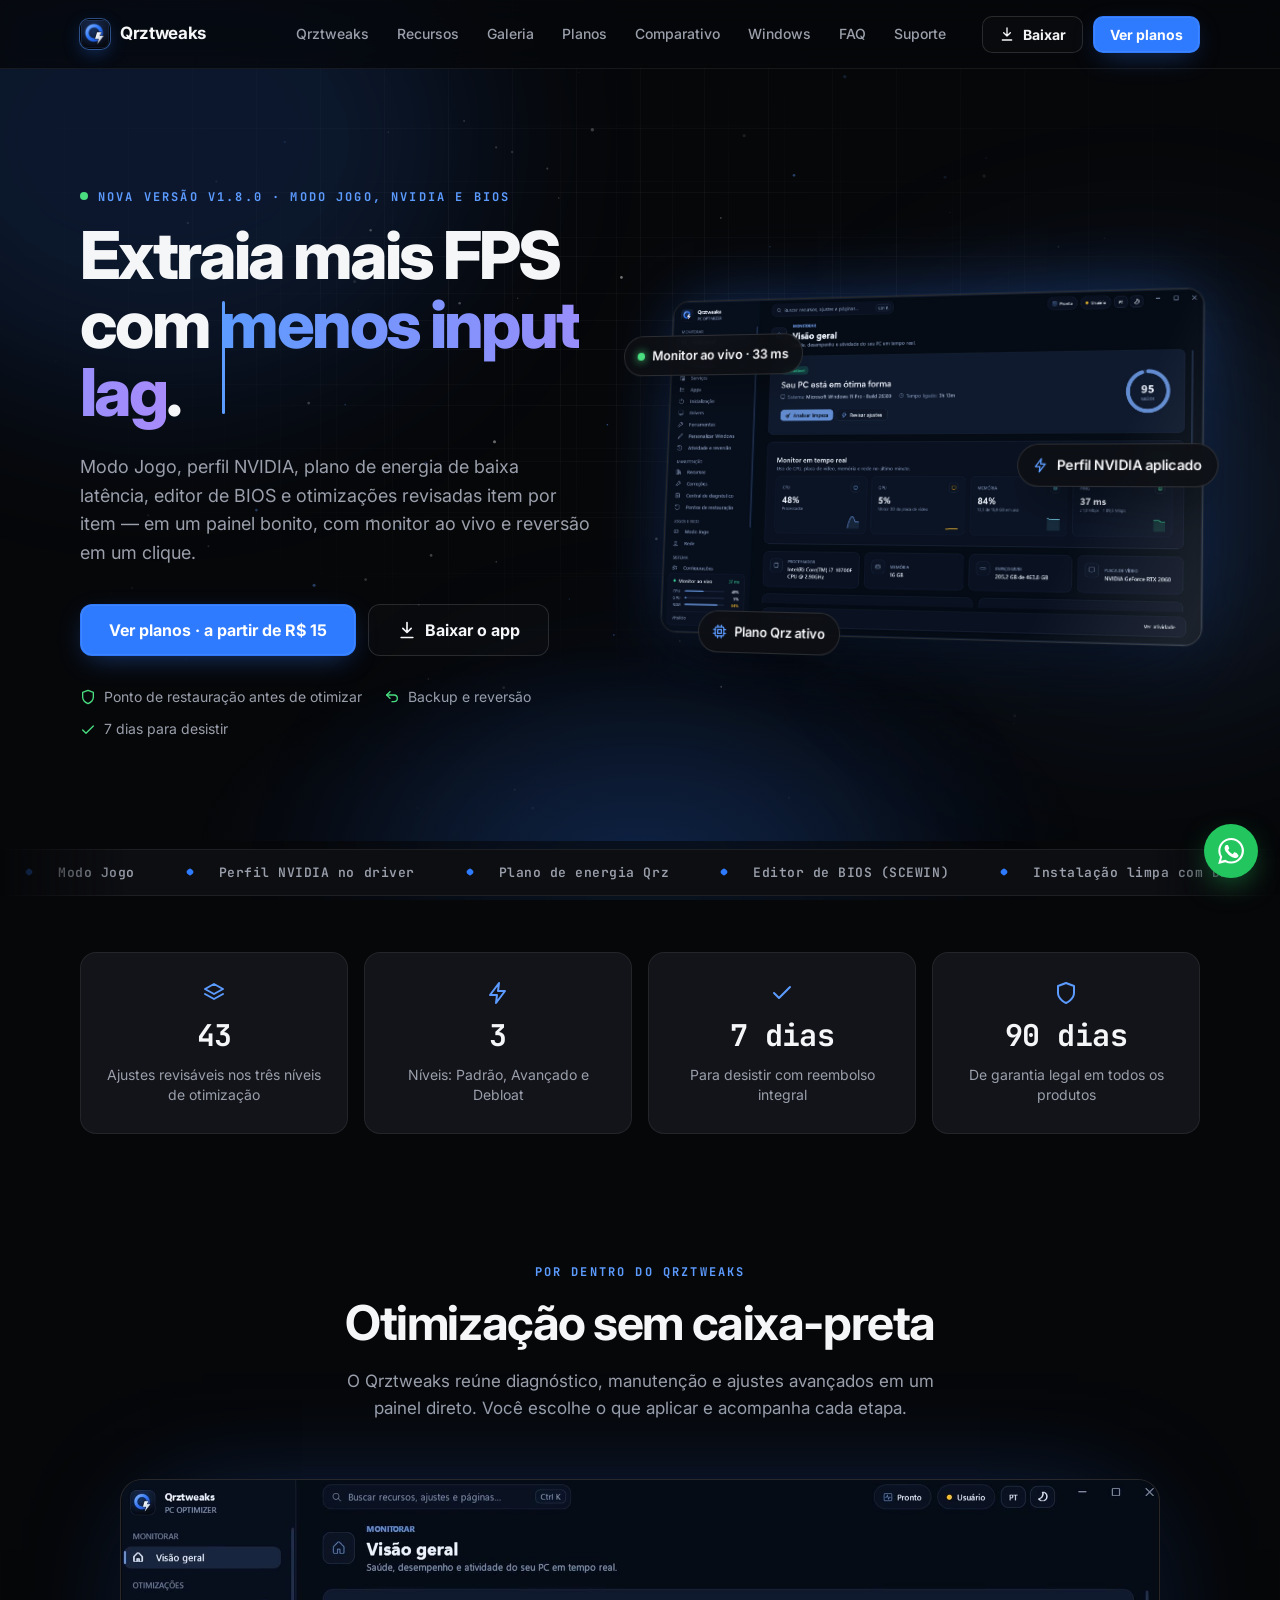
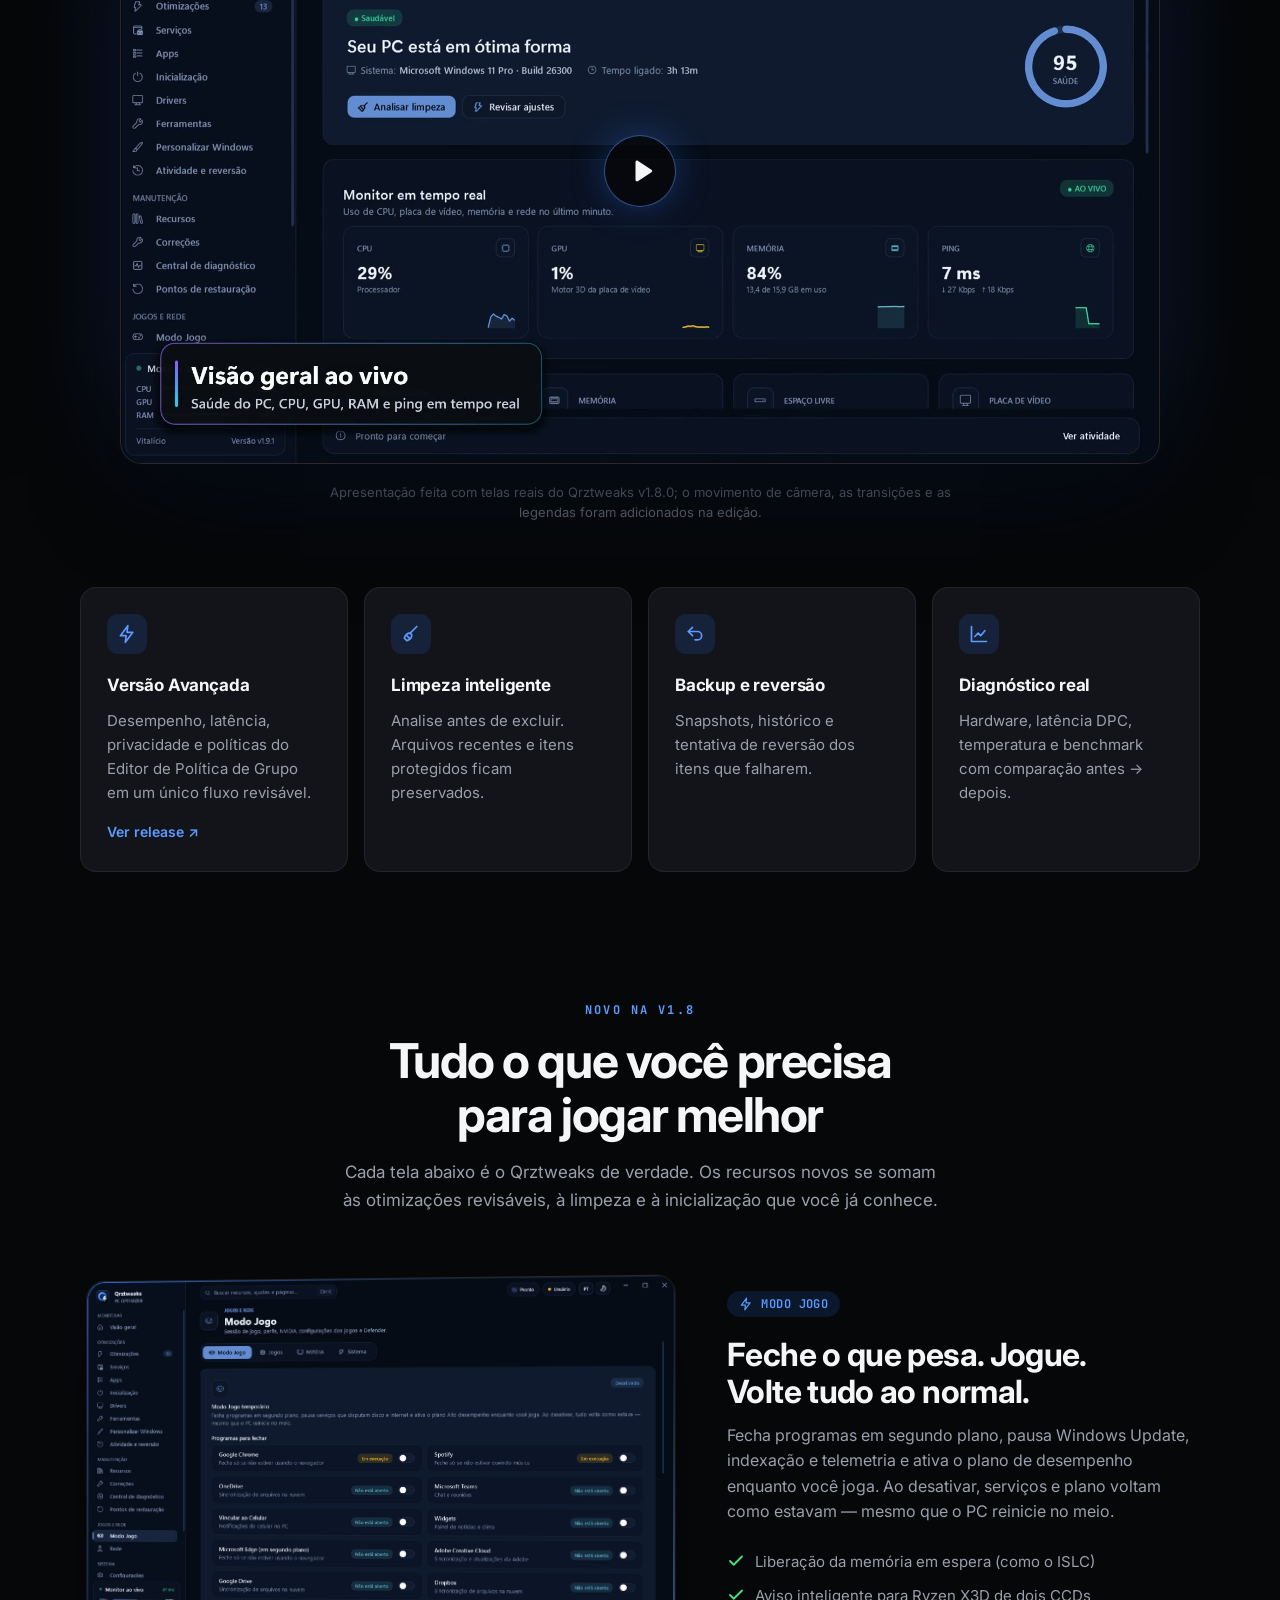
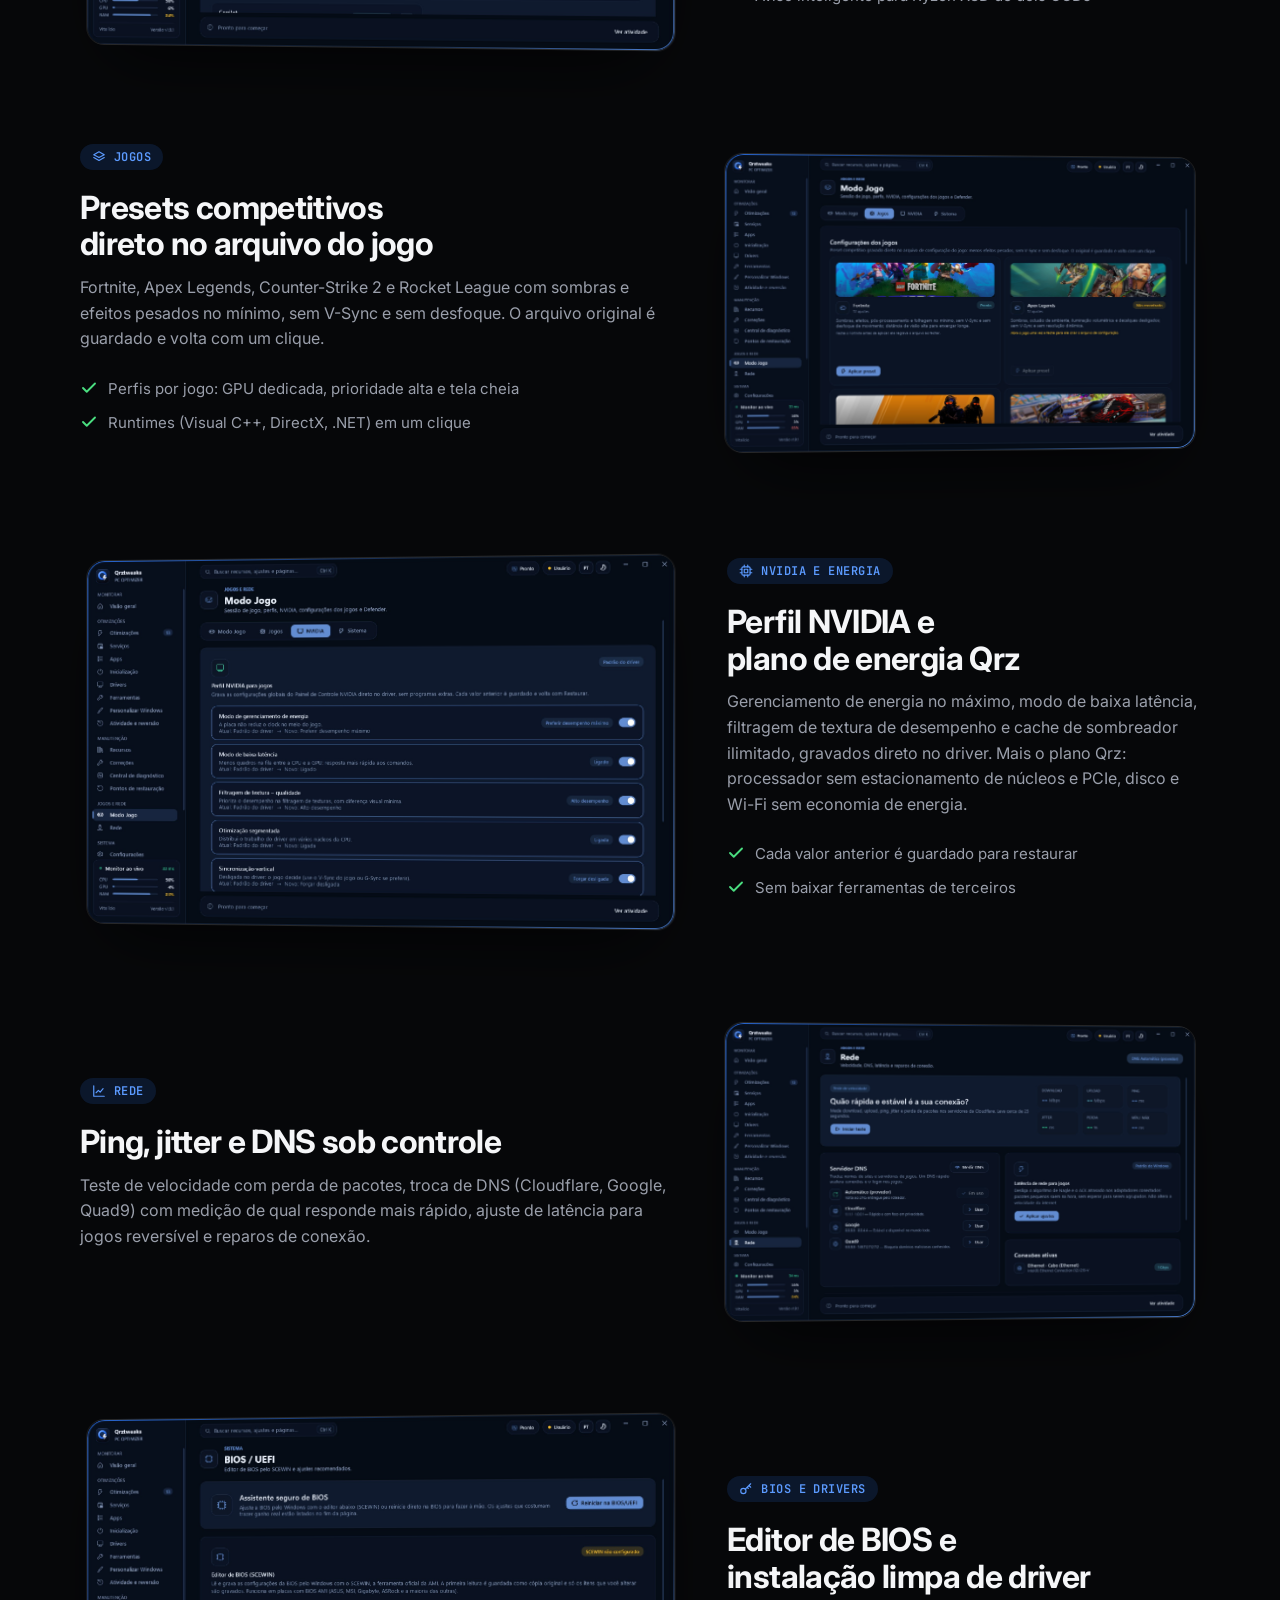
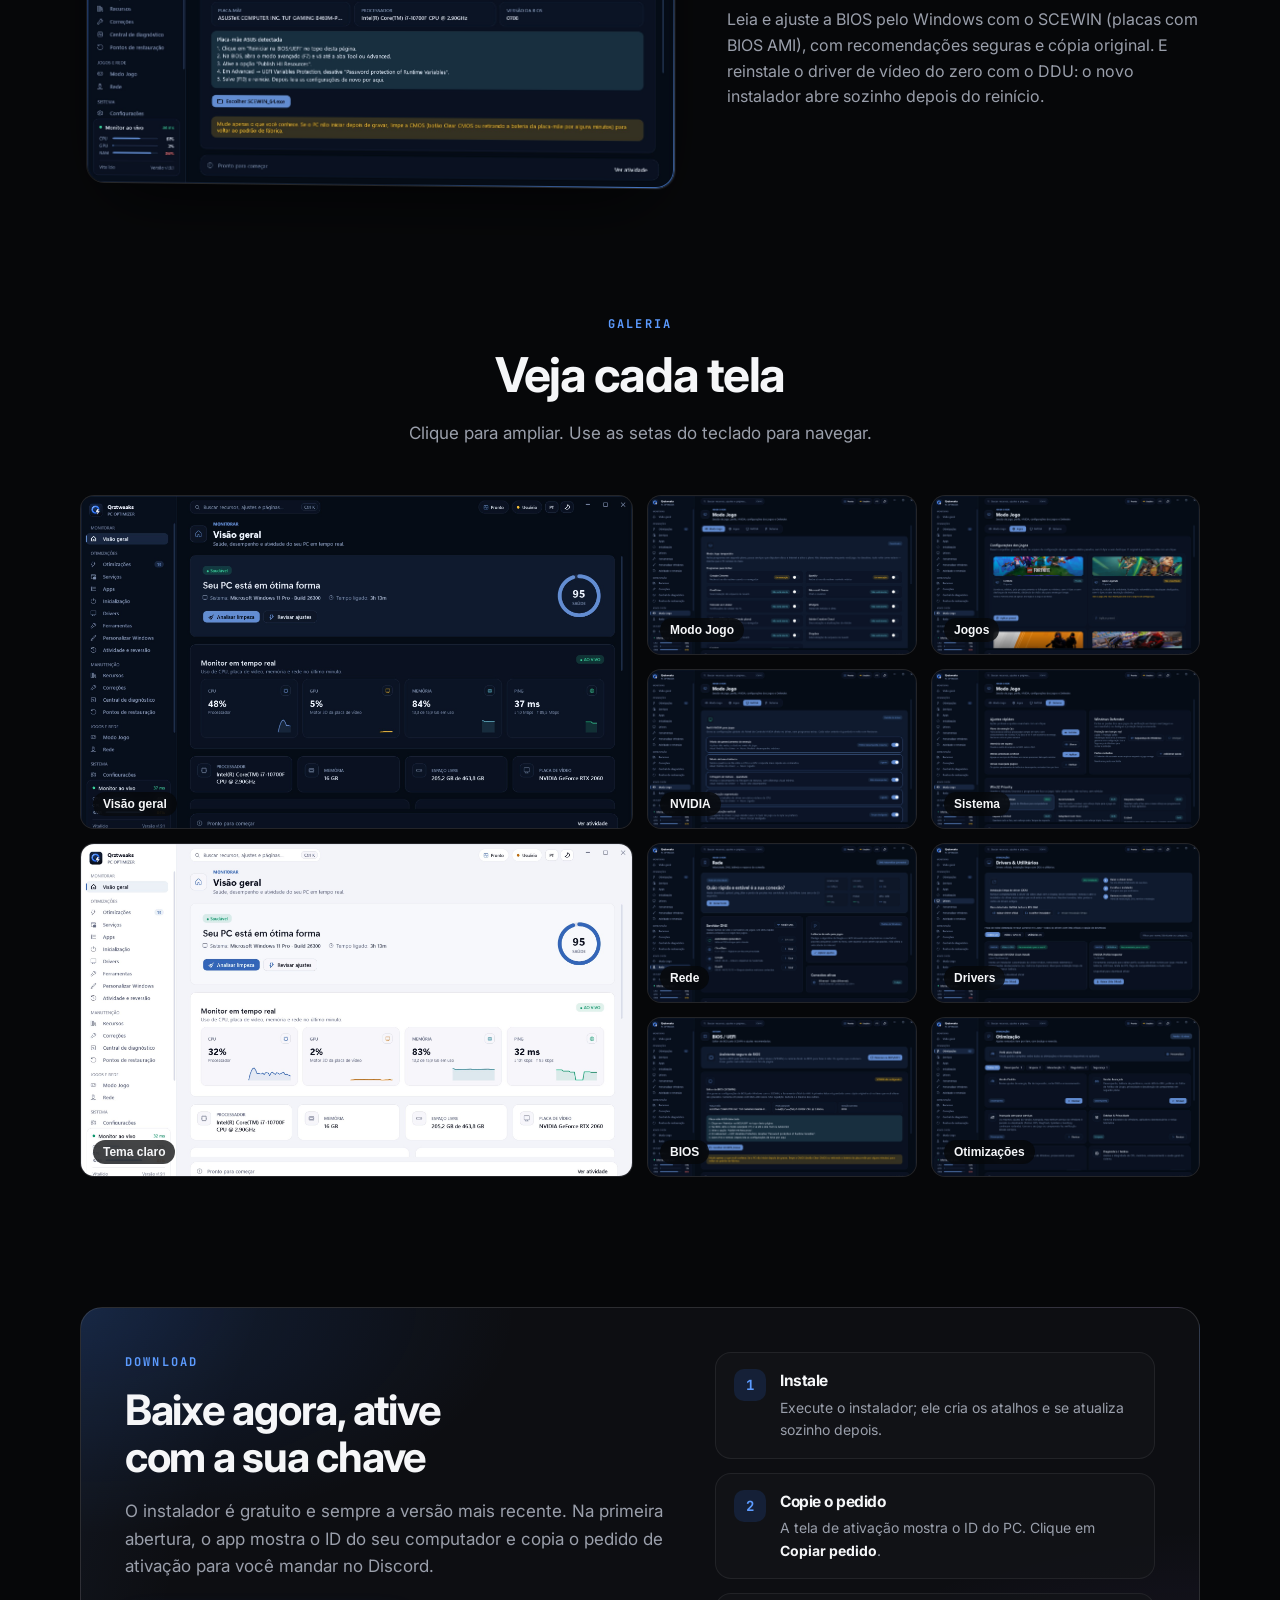
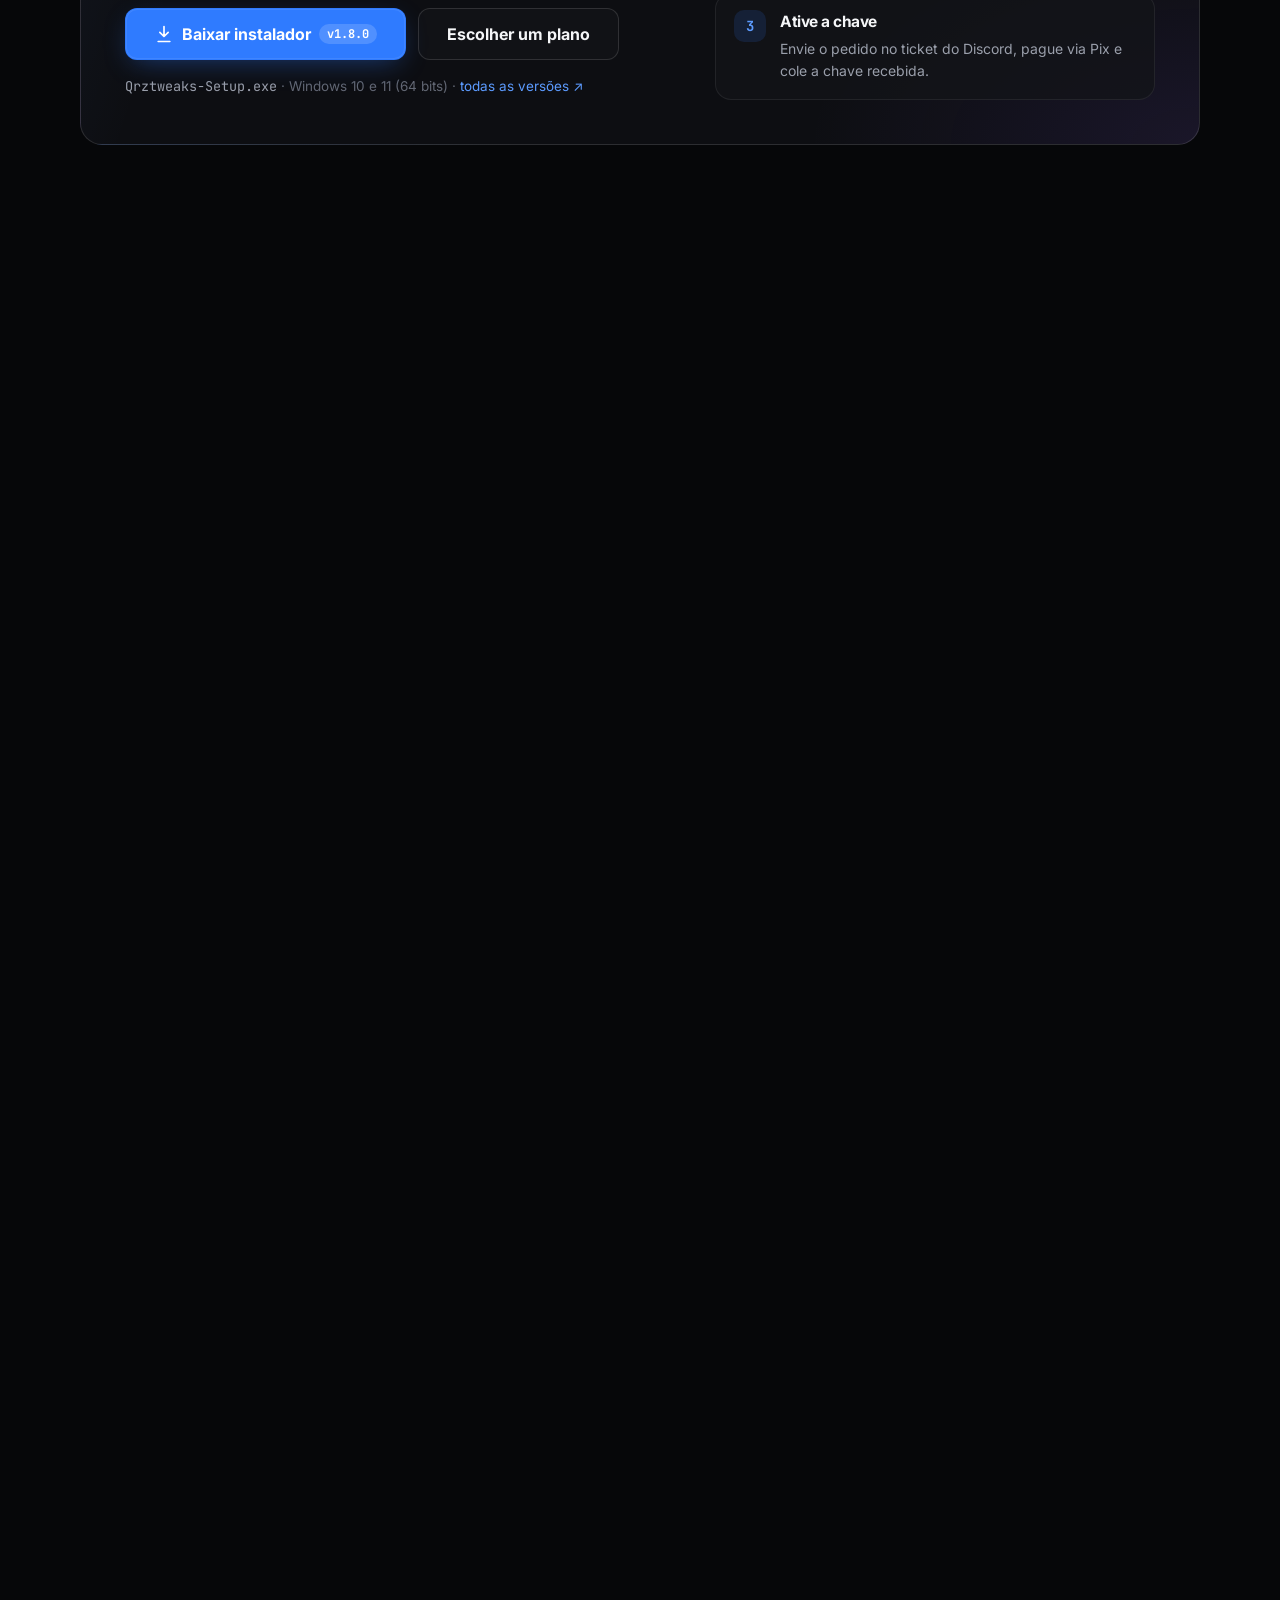
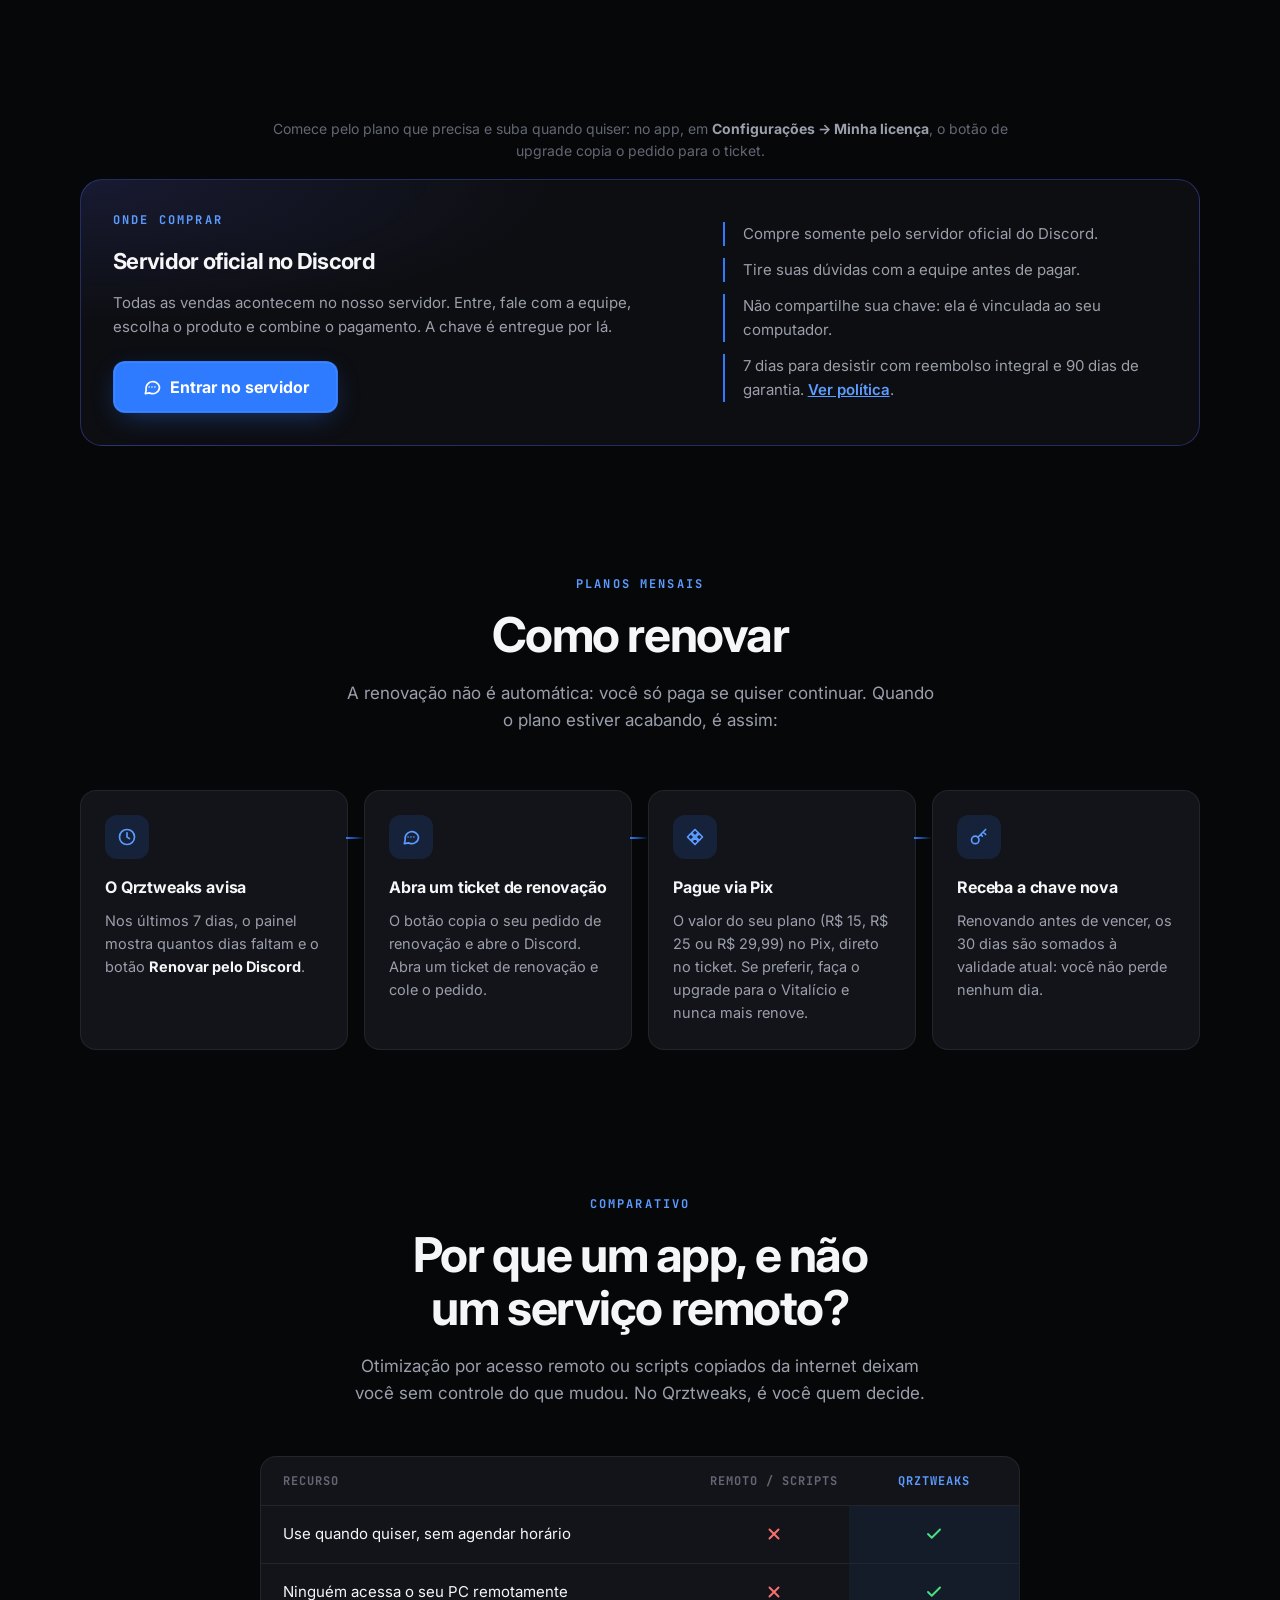
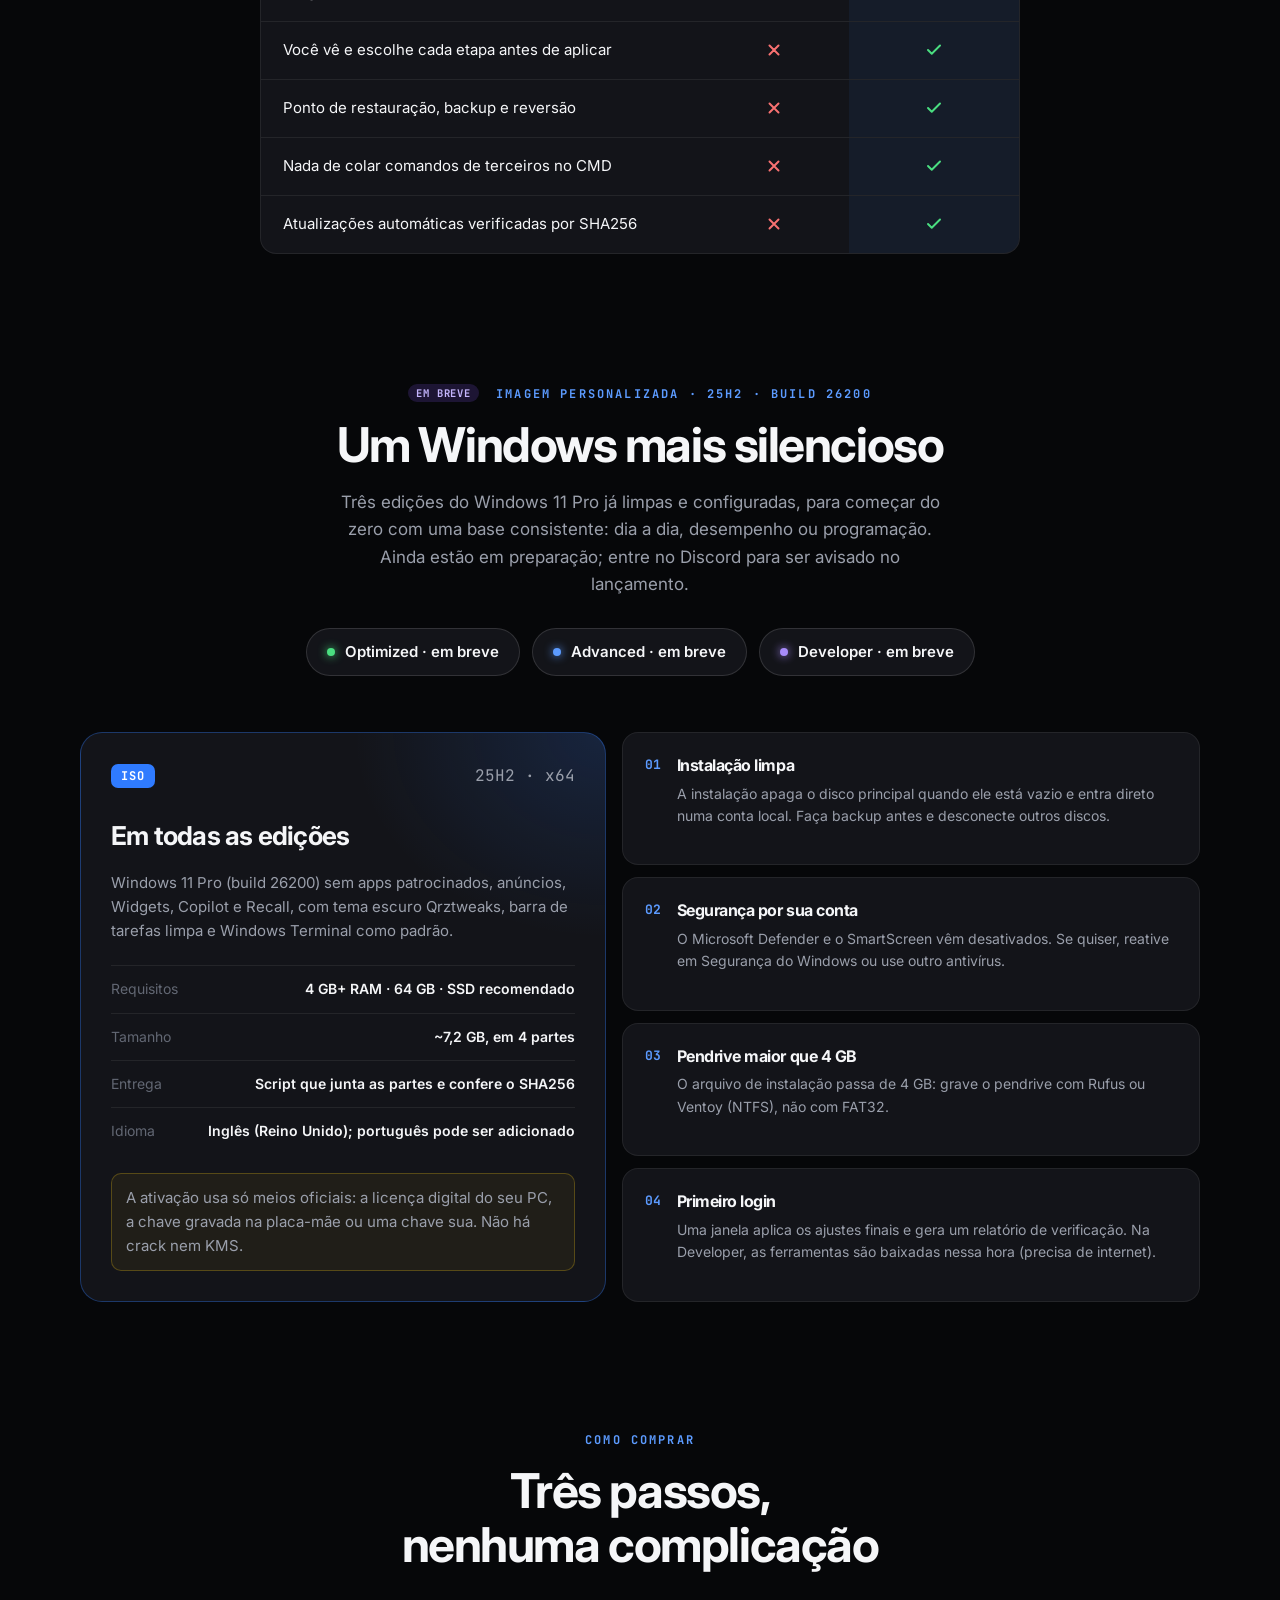
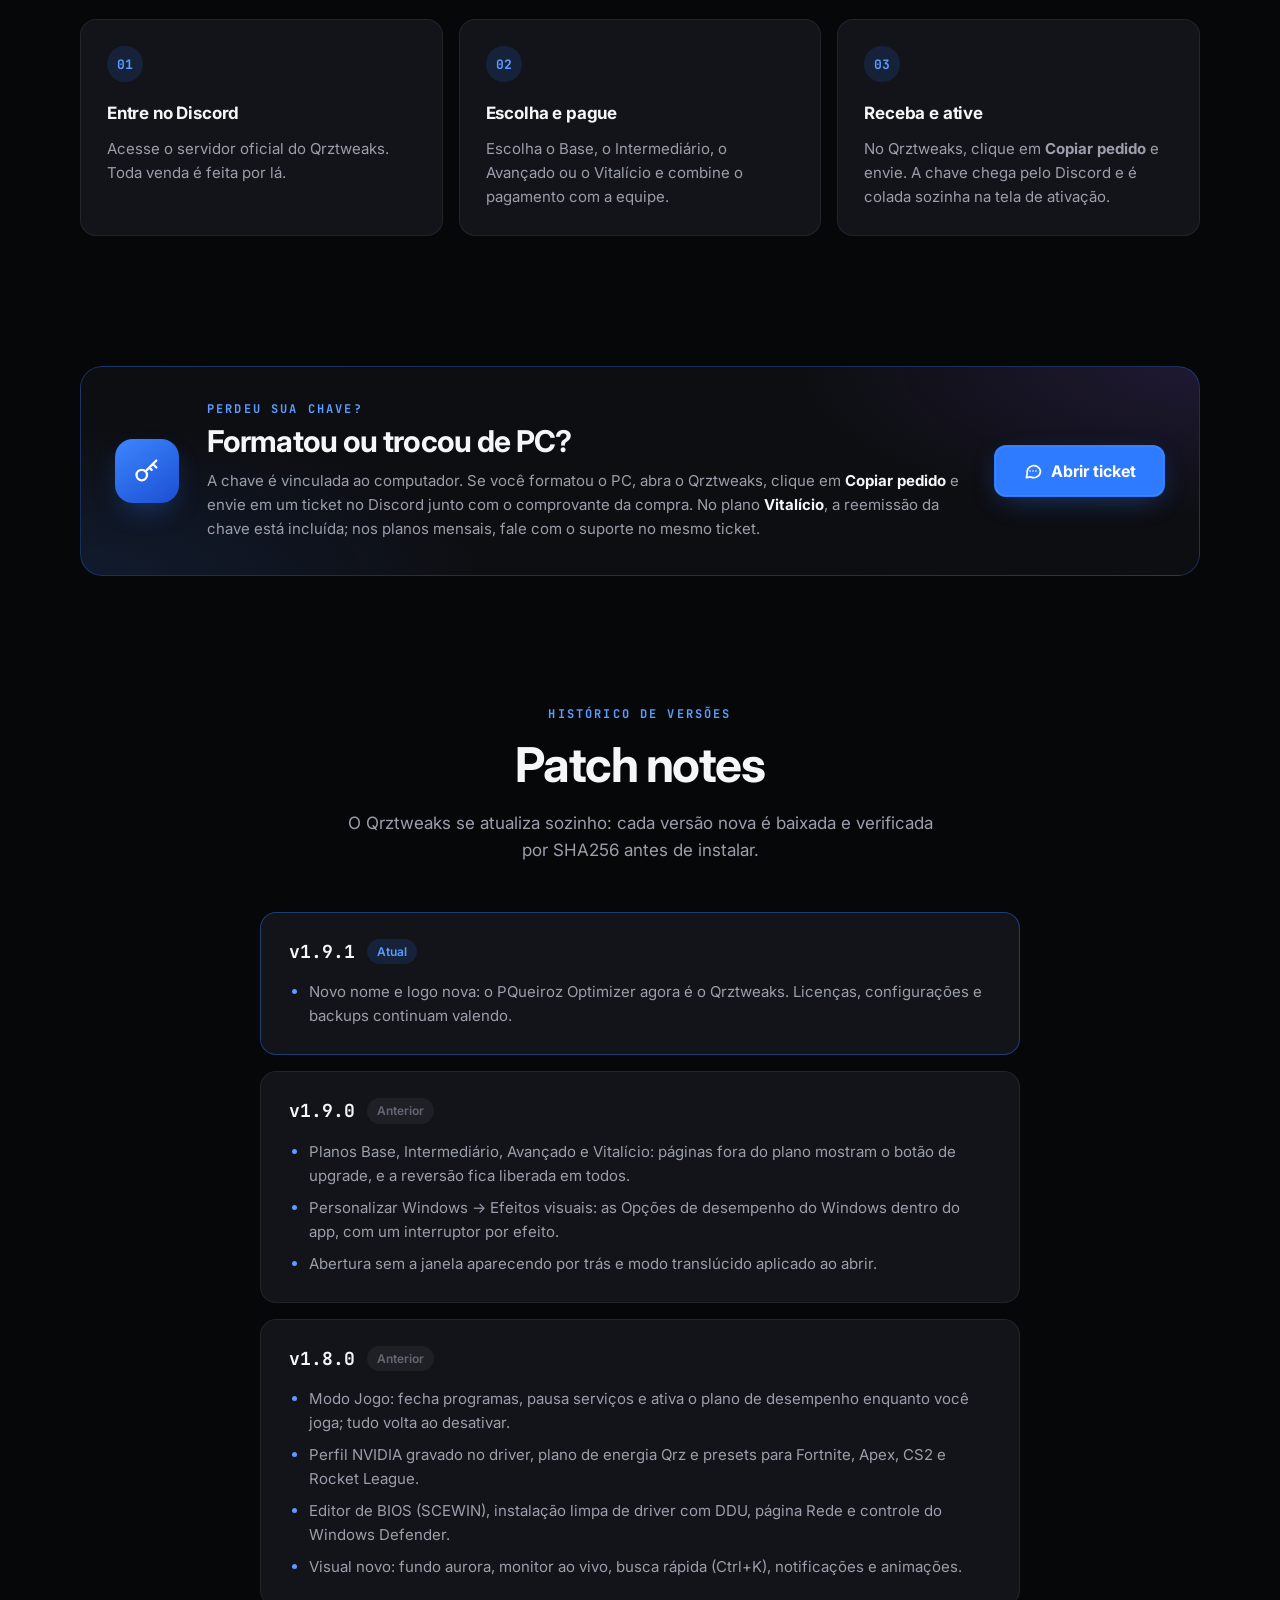
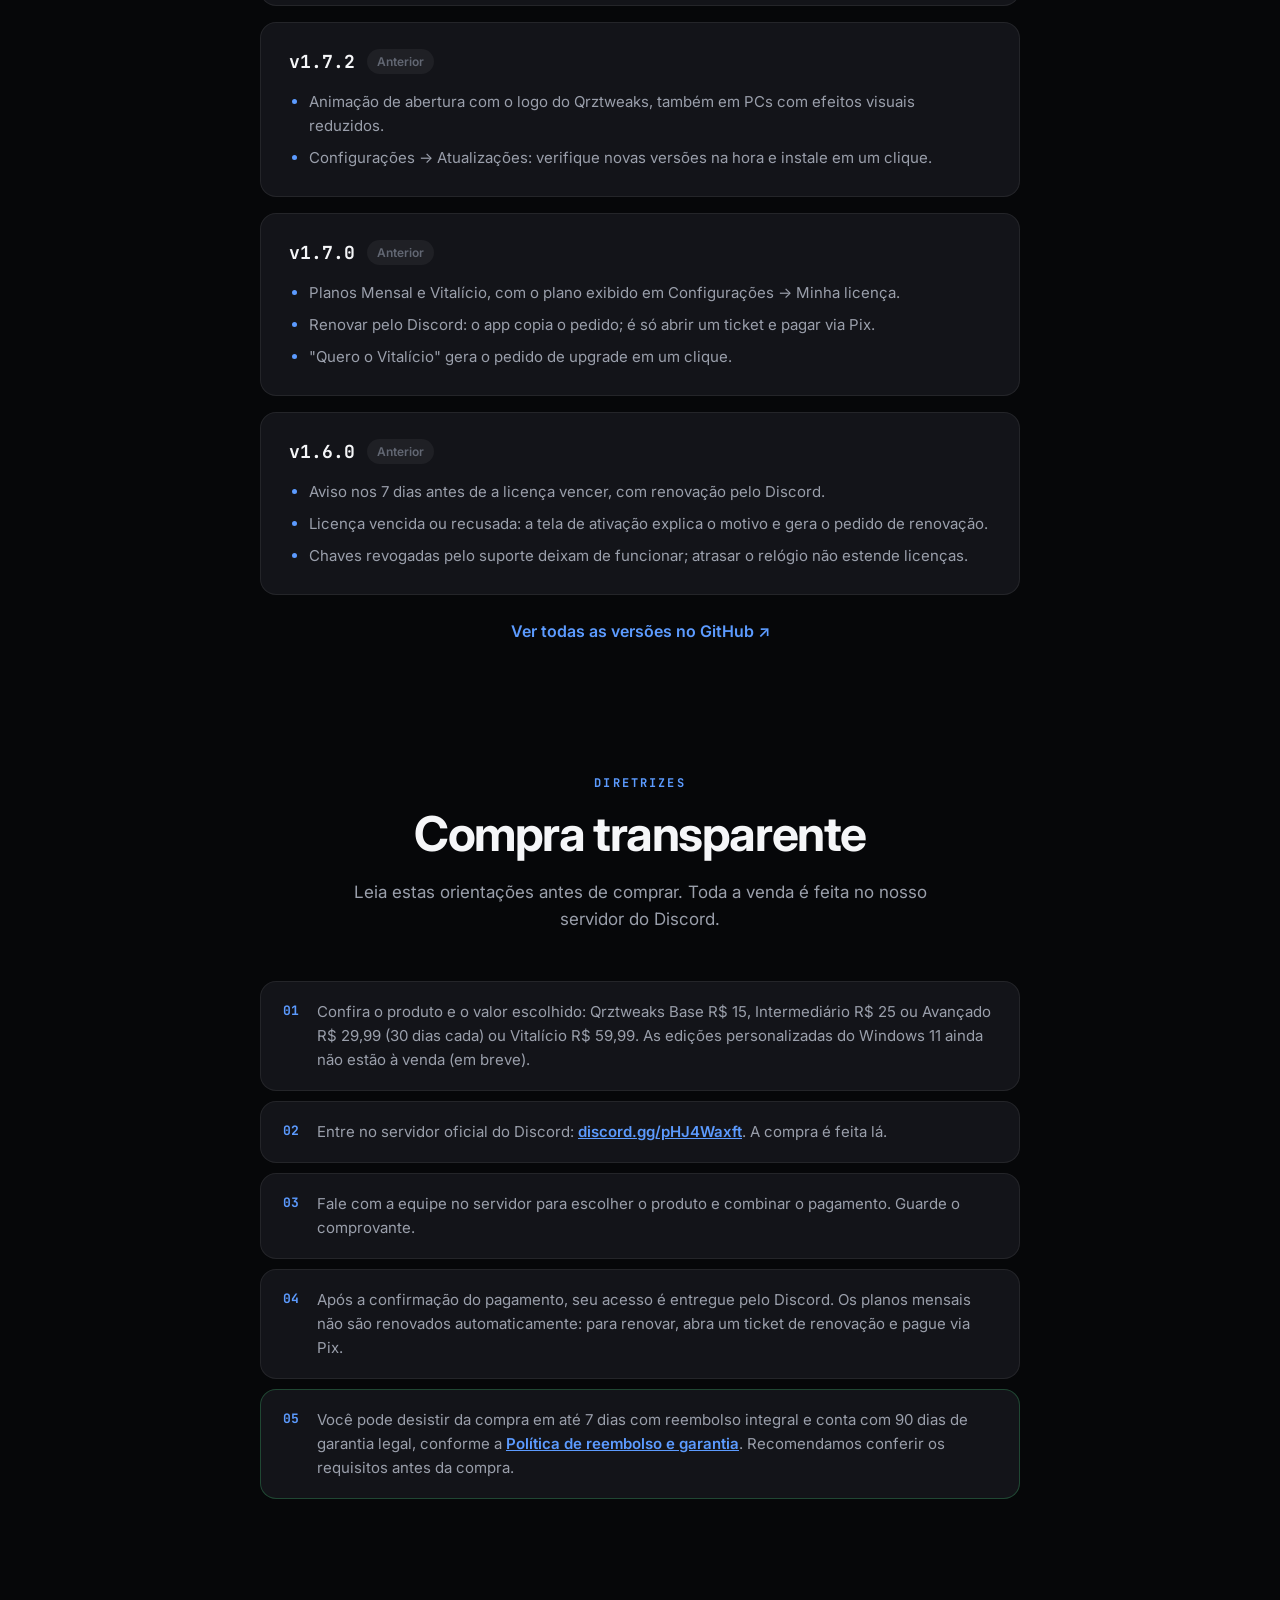
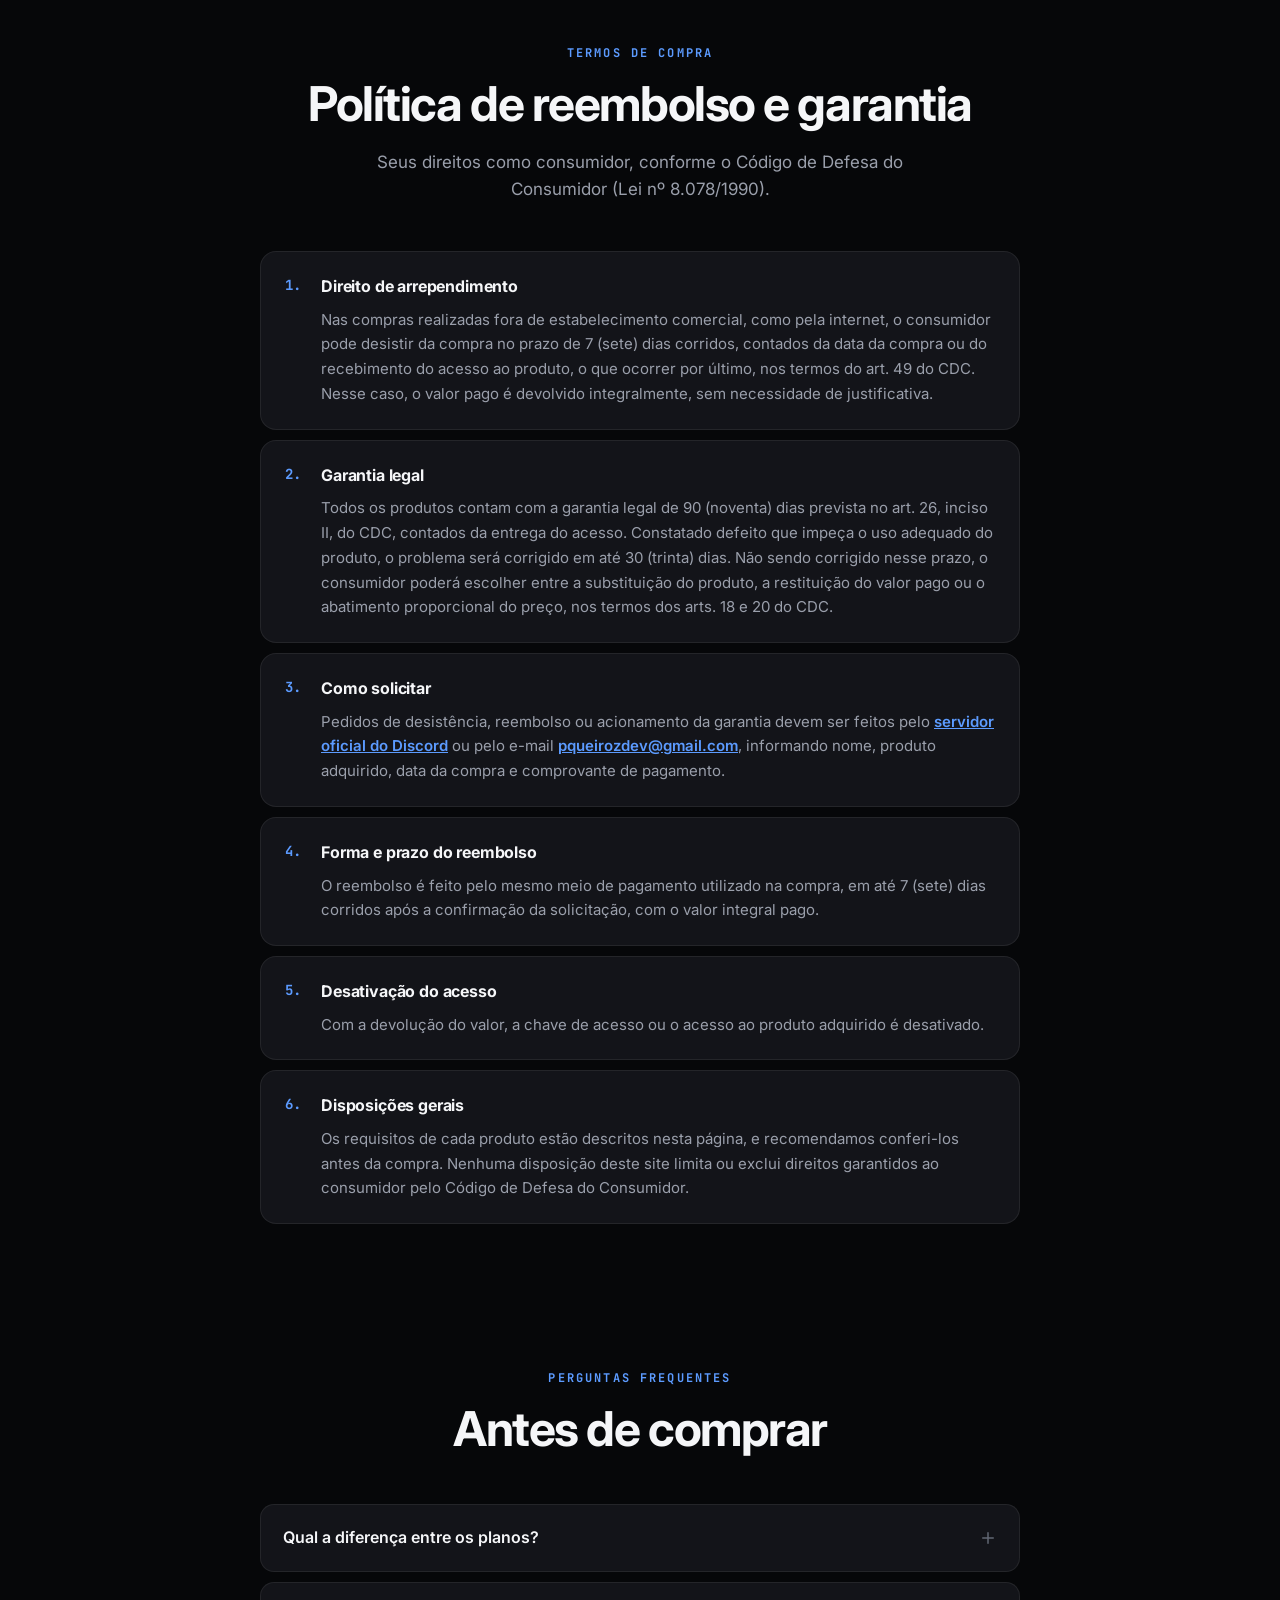
==== commit 03f25b01: "Release v1.9.1: rebrand as Qrztweaks and preserve upgrade compatibility" ====
--- a/site/index.html
+++ b/site/index.html
@@ -3,19 +3,19 @@
 <head>
   <meta charset="utf-8">
   <meta name="viewport" content="width=device-width, initial-scale=1">
-  <meta name="description" content="PQueiroz Optimizer: Modo Jogo, perfil NVIDIA, plano de energia de baixa latência, editor de BIOS e otimizações do Windows com backup e reversão. Planos Base, Intermediário, Avançado e Vitalício, e, em breve, edições personalizadas do Windows 11.">
+  <meta name="description" content="Qrztweaks: Modo Jogo, perfil NVIDIA, plano de energia de baixa latência, editor de BIOS e otimizações do Windows com backup e reversão. Planos Base, Intermediário, Avançado e Vitalício, e, em breve, edições personalizadas do Windows 11.">
   <meta name="theme-color" content="#060709">
-  <meta property="og:title" content="PQueiroz Optimizer · Mais FPS com controle total">
+  <meta property="og:title" content="Qrztweaks · Mais FPS com controle total">
   <meta property="og:description" content="Otimização do Windows com backup e reversão. Planos a partir de R$ 15 por mês, ou o app completo para sempre por R$ 59,99.">
   <meta property="og:image" content="https://pqoptimizer.vercel.app/assets/shots/visao-geral.jpg">
   <meta property="og:url" content="https://pqoptimizer.vercel.app/">
-  <title>PQueiroz · Optimizer & Windows</title>
+  <title>Qrztweaks · Otimizador de PC</title>
   <link rel="preconnect" href="https://fonts.googleapis.com">
   <link rel="preconnect" href="https://fonts.gstatic.com" crossorigin>
   <link href="https://fonts.googleapis.com/css2?family=Inter:wght@400;500;600;700;800&family=JetBrains+Mono:wght@500;700&display=swap" rel="stylesheet">
   <link rel="stylesheet" href="styles.css">
   <link rel="stylesheet" href="showcase.css">
-  <!-- Mesmo ícone do PQueiroz Optimizer (PQueirozOptimizer/Assets/app.ico e app.png) -->
+  <!-- Mesmo ícone do Qrztweaks (PQueirozOptimizer/Assets/app.ico e app.png) -->
   <link rel="icon" href="favicon.ico" sizes="any">
   <link rel="icon" type="image/png" sizes="32x32" href="assets/favicon-32.png">
   <link rel="apple-touch-icon" href="assets/apple-touch-icon.png">
@@ -51,12 +51,12 @@
 
   <header class="topbar">
     <div class="container topbar-inner">
-      <a class="brand" href="#inicio" aria-label="PQueiroz Optimizer, início">
+      <a class="brand" href="#inicio" aria-label="Qrztweaks, início">
         <span class="brand-mark has-logo" aria-hidden="true"><img src="assets/logo.png" width="30" height="30" alt=""></span>
-        <span>PQueiroz</span><small>Optimizer</small>
+        <span>Qrztweaks</span>
       </a>
       <nav class="nav" id="nav" aria-label="Navegação principal">
-        <a href="#optimizer">Optimizer</a>
+        <a href="#optimizer">Qrztweaks</a>
         <a href="#recursos">Recursos</a>
         <a href="#galeria">Galeria</a>
         <a href="#comprar">Planos</a>
@@ -106,7 +106,7 @@
     </section>
 
     <!-- Faixa de recursos -->
-    <div class="marquee" aria-label="Recursos do Optimizer">
+    <div class="marquee" aria-label="Recursos do Qrztweaks">
       <div class="marquee-track">
         <span>Modo Jogo</span><span>Perfil NVIDIA no driver</span><span>Plano de energia Qrz</span><span>Editor de BIOS (SCEWIN)</span><span>Instalação limpa com DDU</span><span>Presets de Fortnite, Apex, CS2 e Rocket League</span><span>Monitor ao vivo</span><span>Teste de velocidade e DNS</span><span>Backup e reversão</span><span>Busca rápida (Ctrl+K)</span>
         <span aria-hidden="true">Modo Jogo</span><span aria-hidden="true">Perfil NVIDIA no driver</span><span aria-hidden="true">Plano de energia Qrz</span><span aria-hidden="true">Editor de BIOS (SCEWIN)</span><span aria-hidden="true">Instalação limpa com DDU</span><span aria-hidden="true">Presets de Fortnite, Apex, CS2 e Rocket League</span><span aria-hidden="true">Monitor ao vivo</span><span aria-hidden="true">Teste de velocidade e DNS</span><span aria-hidden="true">Backup e reversão</span><span aria-hidden="true">Busca rápida (Ctrl+K)</span>
@@ -121,26 +121,26 @@
       <div class="stat spotlight reveal" style="--d: 180ms"><svg class="icon"><use href="#i-shield"/></svg><strong><span data-count="90">90</span> dias</strong><span>De garantia legal em todos os produtos</span></div>
     </section>
 
-    <!-- Optimizer -->
+    <!-- Qrztweaks -->
     <section id="optimizer" class="section">
       <div class="container narrow center">
-        <p class="kicker reveal">Por dentro do Optimizer</p>
+        <p class="kicker reveal">Por dentro do Qrztweaks</p>
         <h2 class="reveal">Otimização sem caixa-preta</h2>
-        <p class="section-lead reveal">O PQueiroz Optimizer reúne diagnóstico, manutenção e ajustes avançados em um painel direto. Você escolhe o que aplicar e acompanha cada etapa.</p>
+        <p class="section-lead reveal">O Qrztweaks reúne diagnóstico, manutenção e ajustes avançados em um painel direto. Você escolhe o que aplicar e acompanha cada etapa.</p>
       </div>
 
       <figure class="demo reveal">
         <div class="demo-frame">
-          <video class="demo-video" autoplay muted loop playsinline preload="none" width="1920" height="1080" data-poster="assets/tour.jpg" aria-label="Vídeo sem som apresentando as telas do PQueiroz Optimizer: visão geral, Modo Jogo, configurações dos jogos, perfil NVIDIA, plano Qrz, rede, drivers, BIOS e otimizações">
+          <video class="demo-video" autoplay muted loop playsinline preload="none" width="1920" height="1080" data-poster="assets/tour.jpg" aria-label="Vídeo sem som apresentando as telas do Qrztweaks: visão geral, Modo Jogo, configurações dos jogos, perfil NVIDIA, plano Qrz, rede, drivers, BIOS e otimizações">
             <source data-src="assets/tour.mp4" type="video/mp4">
           </video>
-          <noscript><img class="demo-video" src="assets/tour.jpg" width="1920" height="1080" alt="Visão geral do PQueiroz Optimizer"></noscript>
+          <noscript><img class="demo-video" src="assets/tour.jpg" width="1920" height="1080" alt="Visão geral do Qrztweaks"></noscript>
           <button class="demo-toggle" type="button" aria-label="Pausar demonstração" hidden>
             <svg class="i-pause" viewBox="0 0 16 16" aria-hidden="true"><rect x="3" y="2" width="3.5" height="12" rx="1"/><rect x="9.5" y="2" width="3.5" height="12" rx="1"/></svg>
             <svg class="i-play" viewBox="0 0 16 16" aria-hidden="true"><path d="M4 2.6v10.8c0 .8.9 1.3 1.6.8l8.2-5.4c.6-.4.6-1.2 0-1.6L5.6 1.8C4.9 1.3 4 1.8 4 2.6z"/></svg>
           </button>
         </div>
-        <figcaption class="fine">Apresentação feita com telas reais do Optimizer v1.8.0; o movimento de câmera, as transições e as legendas foram adicionados na edição.</figcaption>
+        <figcaption class="fine">Apresentação feita com telas reais do Qrztweaks v1.8.0; o movimento de câmera, as transições e as legendas foram adicionados na edição.</figcaption>
       </figure>
 
       <div class="container cards-4">
@@ -157,12 +157,12 @@
       <div class="container narrow center">
         <p class="kicker reveal">Novo na v1.8</p>
         <h2 class="reveal">Tudo o que você precisa<br>para jogar melhor</h2>
-        <p class="section-lead reveal">Cada tela abaixo é o Optimizer de verdade. Os recursos novos se somam às otimizações revisáveis, à limpeza e à inicialização que você já conhece.</p>
+        <p class="section-lead reveal">Cada tela abaixo é o Qrztweaks de verdade. Os recursos novos se somam às otimizações revisáveis, à limpeza e à inicialização que você já conhece.</p>
       </div>
 
       <div class="container showcase">
         <article class="show-row reveal">
-          <figure class="show-media"><img src="assets/shots/modo-jogo.jpg" width="2160" height="1350" loading="lazy" alt="Página Modo Jogo do PQueiroz Optimizer com programas para fechar e serviços para pausar"></figure>
+          <figure class="show-media"><img src="assets/shots/modo-jogo.jpg" width="2160" height="1350" loading="lazy" alt="Página Modo Jogo do Qrztweaks com programas para fechar e serviços para pausar"></figure>
           <div class="show-text">
             <span class="show-tag"><svg class="icon"><use href="#i-zap"/></svg>Modo Jogo</span>
             <h3>Feche o que pesa. Jogue. Volte tudo ao normal.</h3>
@@ -248,7 +248,7 @@
             </a>
             <a class="btn btn-outline btn-lg" href="#comprar">Escolher um plano</a>
           </div>
-          <p class="download-meta"><span data-download-file>PQueirozOptimizer-Setup.exe</span> · Windows 10 e 11 (64 bits) · <a href="https://github.com/PQueirozDev/Optimizer/releases" target="_blank" rel="noreferrer">todas as versões ↗</a></p>
+          <p class="download-meta"><span data-download-file>Qrztweaks-Setup.exe</span> · Windows 10 e 11 (64 bits) · <a href="https://github.com/PQueirozDev/Optimizer/releases" target="_blank" rel="noreferrer">todas as versões ↗</a></p>
         </div>
         <ol class="download-steps">
           <li><span class="step-dot">1</span><div><h3>Instale</h3><p>Execute o instalador; ele cria os atalhos e se atualiza sozinho depois.</p></div></li>
@@ -267,7 +267,7 @@
       </div>
 
       <div class="tabs reveal" role="tablist" aria-label="Produtos">
-        <button class="tab is-active" type="button" role="tab" id="tab-optimizer" aria-selected="true" aria-controls="panel-optimizer">Optimizer</button>
+        <button class="tab is-active" type="button" role="tab" id="tab-optimizer" aria-selected="true" aria-controls="panel-optimizer">Qrztweaks</button>
         <button class="tab" type="button" role="tab" id="tab-windows" aria-selected="false" aria-controls="panel-windows" tabindex="-1">Windows personalizado <span class="soon-tag">Em breve</span></button>
         <span class="tab-indicator" aria-hidden="true"></span>
       </div>
@@ -386,7 +386,7 @@
               <li><svg class="icon"><use href="#i-check"/></svg>Menos serviços, tarefas e atividade em segundo plano</li>
               <li><svg class="icon"><use href="#i-check"/></svg>SysMain, indexação, diagnóstico e relatórios de erro desligados</li>
               <li><svg class="icon"><use href="#i-check"/></svg>Boot, rede, áudio, Bluetooth, Store e Update preservados</li>
-              <li><svg class="icon"><use href="#i-check"/></svg>Tema escuro PQueiroz e barra de tarefas limpa</li>
+              <li><svg class="icon"><use href="#i-check"/></svg>Tema escuro Qrztweaks e barra de tarefas limpa</li>
             </ul>
             <span class="btn btn-outline btn-block is-disabled" aria-disabled="true">Em breve</span>
           </article>
@@ -432,7 +432,7 @@
         <p class="section-lead reveal">A renovação não é automática: você só paga se quiser continuar. Quando o plano estiver acabando, é assim:</p>
       </div>
       <ol class="container timeline">
-        <li class="reveal"><span class="timeline-dot"><svg class="icon"><use href="#i-clock"/></svg></span><div><h3>O Optimizer avisa</h3><p>Nos últimos 7 dias, o painel mostra quantos dias faltam e o botão <b>Renovar pelo Discord</b>.</p></div></li>
+        <li class="reveal"><span class="timeline-dot"><svg class="icon"><use href="#i-clock"/></svg></span><div><h3>O Qrztweaks avisa</h3><p>Nos últimos 7 dias, o painel mostra quantos dias faltam e o botão <b>Renovar pelo Discord</b>.</p></div></li>
         <li class="reveal" style="--d: 80ms"><span class="timeline-dot"><svg class="icon"><use href="#i-chat"/></svg></span><div><h3>Abra um ticket de renovação</h3><p>O botão copia o seu pedido de renovação e abre o Discord. Abra um ticket de renovação e cole o pedido.</p></div></li>
         <li class="reveal" style="--d: 160ms"><span class="timeline-dot"><svg class="icon"><use href="#i-pix"/></svg></span><div><h3>Pague via Pix</h3><p>O valor do seu plano (R$ 15, R$ 25 ou R$ 29,99) no Pix, direto no ticket. Se preferir, faça o upgrade para o Vitalício e nunca mais renove.</p></div></li>
         <li class="reveal" style="--d: 240ms"><span class="timeline-dot"><svg class="icon"><use href="#i-key"/></svg></span><div><h3>Receba a chave nova</h3><p>Renovando antes de vencer, os 30 dias são somados à validade atual: você não perde nenhum dia.</p></div></li>
@@ -444,10 +444,10 @@
       <div class="container narrow center">
         <p class="kicker reveal">Comparativo</p>
         <h2 class="reveal">Por que um app, e não um serviço remoto?</h2>
-        <p class="section-lead reveal">Otimização por acesso remoto ou scripts copiados da internet deixam você sem controle do que mudou. No Optimizer, é você quem decide.</p>
+        <p class="section-lead reveal">Otimização por acesso remoto ou scripts copiados da internet deixam você sem controle do que mudou. No Qrztweaks, é você quem decide.</p>
       </div>
       <div class="container narrow compare reveal">
-        <div class="compare-head"><span>Recurso</span><span>Remoto / scripts</span><span class="hl">PQueiroz Optimizer</span></div>
+        <div class="compare-head"><span>Recurso</span><span>Remoto / scripts</span><span class="hl">Qrztweaks</span></div>
         <div class="compare-row"><span>Use quando quiser, sem agendar horário</span><span class="cell"><svg class="icon no"><use href="#i-x"/></svg></span><span class="cell hl"><svg class="icon yes"><use href="#i-check"/></svg></span></div>
         <div class="compare-row"><span>Ninguém acessa o seu PC remotamente</span><span class="cell"><svg class="icon no"><use href="#i-x"/></svg></span><span class="cell hl"><svg class="icon yes"><use href="#i-check"/></svg></span></div>
         <div class="compare-row"><span>Você vê e escolhe cada etapa antes de aplicar</span><span class="cell"><svg class="icon no"><use href="#i-x"/></svg></span><span class="cell hl"><svg class="icon yes"><use href="#i-check"/></svg></span></div>
@@ -474,7 +474,7 @@
         <div class="iso-card spotlight reveal">
           <div class="iso-top"><span class="iso-badge">ISO</span><span class="mono muted">25H2 · x64</span></div>
           <h3>Em todas as edições</h3>
-          <p>Windows 11 Pro (build 26200) sem apps patrocinados, anúncios, Widgets, Copilot e Recall, com tema escuro PQueiroz, barra de tarefas limpa e Windows Terminal como padrão.</p>
+          <p>Windows 11 Pro (build 26200) sem apps patrocinados, anúncios, Widgets, Copilot e Recall, com tema escuro Qrztweaks, barra de tarefas limpa e Windows Terminal como padrão.</p>
           <dl>
             <div><dt>Requisitos</dt><dd>4 GB+ RAM · 64 GB · SSD recomendado</dd></div>
             <div><dt>Tamanho</dt><dd>~7,2 GB, em 4 partes</dd></div>
@@ -499,9 +499,9 @@
         <h2 class="reveal">Três passos,<br>nenhuma complicação</h2>
       </div>
       <div class="container cards-3">
-        <article class="card step spotlight reveal"><span class="step-num">01</span><h3>Entre no Discord</h3><p>Acesse o servidor oficial do PQueiroz. Toda venda é feita por lá.</p></article>
+        <article class="card step spotlight reveal"><span class="step-num">01</span><h3>Entre no Discord</h3><p>Acesse o servidor oficial do Qrztweaks. Toda venda é feita por lá.</p></article>
         <article class="card step spotlight reveal" style="--d: 60ms"><span class="step-num">02</span><h3>Escolha e pague</h3><p>Escolha o Base, o Intermediário, o Avançado ou o Vitalício e combine o pagamento com a equipe.</p></article>
-        <article class="card step spotlight reveal" style="--d: 120ms"><span class="step-num">03</span><h3>Receba e ative</h3><p>No Optimizer, clique em <b>Copiar pedido</b> e envie. A chave chega pelo Discord e é colada sozinha na tela de ativação.</p></article>
+        <article class="card step spotlight reveal" style="--d: 120ms"><span class="step-num">03</span><h3>Receba e ative</h3><p>No Qrztweaks, clique em <b>Copiar pedido</b> e envie. A chave chega pelo Discord e é colada sozinha na tela de ativação.</p></article>
       </div>
     </section>
 
@@ -512,7 +512,7 @@
         <div class="recover-body">
           <p class="kicker">Perdeu sua chave?</p>
           <h2>Formatou ou trocou de PC?</h2>
-          <p class="muted">A chave é vinculada ao computador. Se você formatou o PC, abra o Optimizer, clique em <b>Copiar pedido</b> e envie em um ticket no Discord junto com o comprovante da compra. No plano <b>Vitalício</b>, a reemissão da chave está incluída; nos planos mensais, fale com o suporte no mesmo ticket.</p>
+          <p class="muted">A chave é vinculada ao computador. Se você formatou o PC, abra o Qrztweaks, clique em <b>Copiar pedido</b> e envie em um ticket no Discord junto com o comprovante da compra. No plano <b>Vitalício</b>, a reemissão da chave está incluída; nos planos mensais, fale com o suporte no mesmo ticket.</p>
         </div>
         <a class="btn btn-primary btn-lg btn-shine" href="https://discord.gg/pHJ4Waxft" target="_blank" rel="noreferrer"><svg class="icon"><use href="#i-chat"/></svg>Abrir ticket</a>
       </div>
@@ -523,11 +523,17 @@
       <div class="container narrow center">
         <p class="kicker reveal">Histórico de versões</p>
         <h2 class="reveal">Patch notes</h2>
-        <p class="section-lead reveal">O Optimizer se atualiza sozinho: cada versão nova é baixada e verificada por SHA256 antes de instalar.</p>
+        <p class="section-lead reveal">O Qrztweaks se atualiza sozinho: cada versão nova é baixada e verificada por SHA256 antes de instalar.</p>
       </div>
       <div class="container narrow releases">
         <article class="release current reveal">
-          <div class="release-head"><b>v1.9.0</b><span class="tag">Atual</span></div>
+          <div class="release-head"><b>v1.9.1</b><span class="tag">Atual</span></div>
+          <ul>
+            <li>Novo nome e logo nova: o PQueiroz Optimizer agora é o Qrztweaks. Licenças, configurações e backups continuam valendo.</li>
+          </ul>
+        </article>
+        <article class="release reveal" style="--d: 10ms">
+          <div class="release-head"><b>v1.9.0</b><span class="tag muted-tag">Anterior</span></div>
           <ul>
             <li>Planos Base, Intermediário, Avançado e Vitalício: páginas fora do plano mostram o botão de upgrade, e a reversão fica liberada em todos.</li>
             <li>Personalizar Windows → Efeitos visuais: as Opções de desempenho do Windows dentro do app, com um interruptor por efeito.</li>
@@ -546,7 +552,7 @@
         <article class="release reveal" style="--d: 40ms">
           <div class="release-head"><b>v1.7.2</b><span class="tag muted-tag">Anterior</span></div>
           <ul>
-            <li>Animação de abertura com o logo do Optimizer, também em PCs com efeitos visuais reduzidos.</li>
+            <li>Animação de abertura com o logo do Qrztweaks, também em PCs com efeitos visuais reduzidos.</li>
             <li>Configurações → Atualizações: verifique novas versões na hora e instale em um clique.</li>
           </ul>
         </article>
@@ -578,7 +584,7 @@
         <p class="section-lead reveal">Leia estas orientações antes de comprar. Toda a venda é feita no nosso servidor do Discord.</p>
       </div>
       <ol class="container narrow rules reveal">
-        <li>Confira o produto e o valor escolhido: Optimizer Base R$ 15, Intermediário R$ 25 ou Avançado R$ 29,99 (30 dias cada) ou Vitalício R$ 59,99. As edições personalizadas do Windows 11 ainda não estão à venda (em breve).</li>
+        <li>Confira o produto e o valor escolhido: Qrztweaks Base R$ 15, Intermediário R$ 25 ou Avançado R$ 29,99 (30 dias cada) ou Vitalício R$ 59,99. As edições personalizadas do Windows 11 ainda não estão à venda (em breve).</li>
         <li>Entre no servidor oficial do Discord: <a href="https://discord.gg/pHJ4Waxft" target="_blank" rel="noreferrer">discord.gg/pHJ4Waxft</a>. A compra é feita lá.</li>
         <li>Fale com a equipe no servidor para escolher o produto e combinar o pagamento. Guarde o comprovante.</li>
         <li>Após a confirmação do pagamento, seu acesso é entregue pelo Discord. Os planos mensais não são renovados automaticamente: para renovar, abra um ticket de renovação e pague via Pix.</li>
@@ -615,9 +621,9 @@
         <details><summary>Preciso de chave para usar o app?<svg class="icon"><use href="#i-plus"/></svg></summary><div class="faq-body"><p>Sim. Você pode <a href="#baixar">baixar o instalador</a> antes de comprar: na primeira abertura, o app mostra o ID do computador e um botão para copiar o pedido. Envie o pedido no ticket do Discord e a chave chega vinculada ao seu PC.</p></div></details>
         <details><summary>Como renovo um plano mensal?<svg class="icon"><use href="#i-plus"/></svg></summary><div class="faq-body"><p>Quando estiver acabando, o app avisa. Clique em <b>Renovar pelo Discord</b>, abra um ticket de renovação, cole o pedido e pague via Pix. Os 30 dias novos são somados à validade atual. Veja <a href="#renovar">Como renovar</a>.</p></div></details>
         <details><summary>Os planos mensais são cobrados automaticamente?<svg class="icon"><use href="#i-plus"/></svg></summary><div class="faq-body"><p>Não. Não existe cobrança recorrente: se você não renovar, a licença simplesmente expira ao fim dos 30 dias.</p></div></details>
-        <details><summary>Formatei o PC. Perco a licença?<svg class="icon"><use href="#i-plus"/></svg></summary><div class="faq-body"><p>A chave é vinculada ao computador, então depois de formatar é preciso uma chave nova. No Vitalício, a reemissão está incluída: abra o Optimizer, copie o pedido e envie em um ticket no Discord.</p></div></details>
+        <details><summary>Formatei o PC. Perco a licença?<svg class="icon"><use href="#i-plus"/></svg></summary><div class="faq-body"><p>A chave é vinculada ao computador, então depois de formatar é preciso uma chave nova. No Vitalício, a reemissão está incluída: abra o Qrztweaks, copie o pedido e envie em um ticket no Discord.</p></div></details>
         <details><summary>Posso usar em mais de um computador?<svg class="icon"><use href="#i-plus"/></svg></summary><div class="faq-body"><p>Cada chave vale para um computador. Para outro PC, é preciso outra licença.</p></div></details>
-        <details><summary>O Optimizer altera o Windows automaticamente?<svg class="icon"><use href="#i-plus"/></svg></summary><div class="faq-body"><p>Não. Os fluxos avançados mostram as etapas e permitem selecionar exatamente o que será aplicado.</p></div></details>
+        <details><summary>O Qrztweaks altera o Windows automaticamente?<svg class="icon"><use href="#i-plus"/></svg></summary><div class="faq-body"><p>Não. Os fluxos avançados mostram as etapas e permitem selecionar exatamente o que será aplicado.</p></div></details>
         <details><summary>Posso desfazer as alterações?<svg class="icon"><use href="#i-plus"/></svg></summary><div class="faq-body"><p>Configurações de registro, energia e serviços têm backup. Remoções de arquivos e aplicativos exigem reinstalação ou backup próprio, e o app avisa antes quais etapas não são reversíveis.</p></div></details>
         <details><summary>Quando sai o Windows personalizado?<svg class="icon"><use href="#i-plus"/></svg></summary><div class="faq-body"><p>As edições ainda estão em preparação e não estão à venda; entre no <a href="https://discord.gg/pHJ4Waxft" target="_blank" rel="noreferrer">Discord</a> para ser avisado no lançamento. Serão três: <b>Optimized</b> para o dia a dia: limpo, sem desligar serviços de forma agressiva. <b>Advanced</b> para jogos e desempenho: menos serviços e atividade em segundo plano. <b>Developer</b> para programar: o perfil da Advanced com WSL 2, Hyper-V e as ferramentas de desenvolvimento já instaladas. Todas desativam o Defender e fazem instalação limpa; veja <a href="#windows">os detalhes</a>.</p></div></details>
         <details><summary>Qual versão do Windows é compatível?<svg class="icon"><use href="#i-plus"/></svg></summary><div class="faq-body"><p>Windows 10 (versão 1809 ou mais nova) e Windows 11 em computadores x64. O editor de BIOS funciona em placas com BIOS AMI, e o perfil NVIDIA exige uma placa NVIDIA com driver instalado.</p></div></details>
@@ -644,8 +650,8 @@
 
   <footer class="footer">
     <div class="container footer-inner">
-      <a class="brand" href="#inicio"><span class="brand-mark sm has-logo" aria-hidden="true"><img src="assets/logo.png" width="24" height="24" alt=""></span><span>PQueiroz</span><small>Optimizer</small></a>
-      <span class="muted">© <span id="year">2026</span> PQueiroz · Construído para Windows</span>
+      <a class="brand" href="#inicio"><span class="brand-mark sm has-logo" aria-hidden="true"><img src="assets/logo.png" width="24" height="24" alt=""></span><span>Qrztweaks</span><small>PC Optimizer</small></a>
+      <span class="muted">© <span id="year">2026</span> Qrztweaks · Construído para Windows</span>
       <div class="footer-links"><a class="footer-link" href="#comprar">Planos</a><a class="footer-link" href="#recuperar">Perdeu a chave?</a><a class="footer-link" href="#reembolso">Reembolso e garantia</a><a class="footer-link" href="https://github.com/PQueirozDev/Optimizer">GitHub ↗</a></div>
     </div>
   </footer>
--- a/site/styles.css
+++ b/site/styles.css
@@ -1,5 +1,5 @@
 /* ==========================================================================
-   PQueiroz Optimizer — site
+   Qrztweaks — site
    Fundo quase preto, cards grafite, tipografia Inter pesada e rótulos mono.
    A cor de destaque inteira sai de --accent (e das variações logo abaixo).
    ========================================================================== */
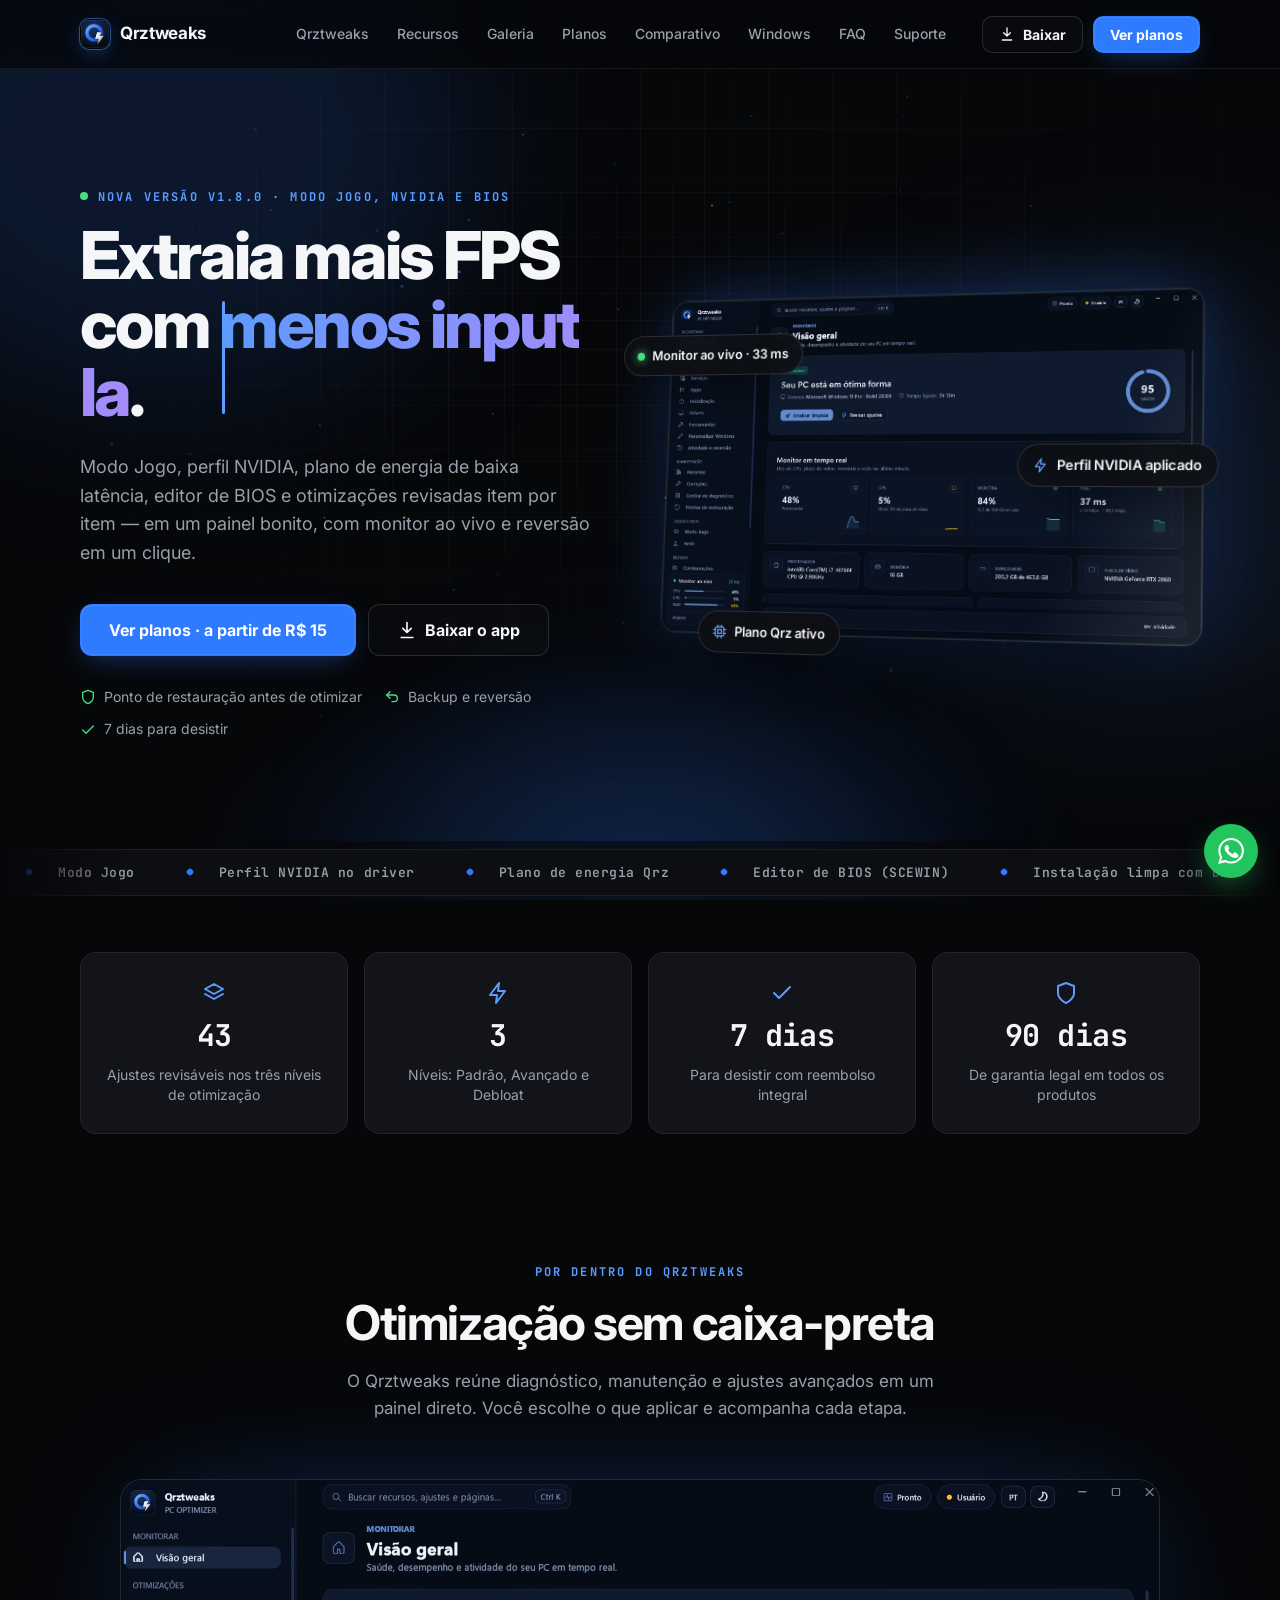
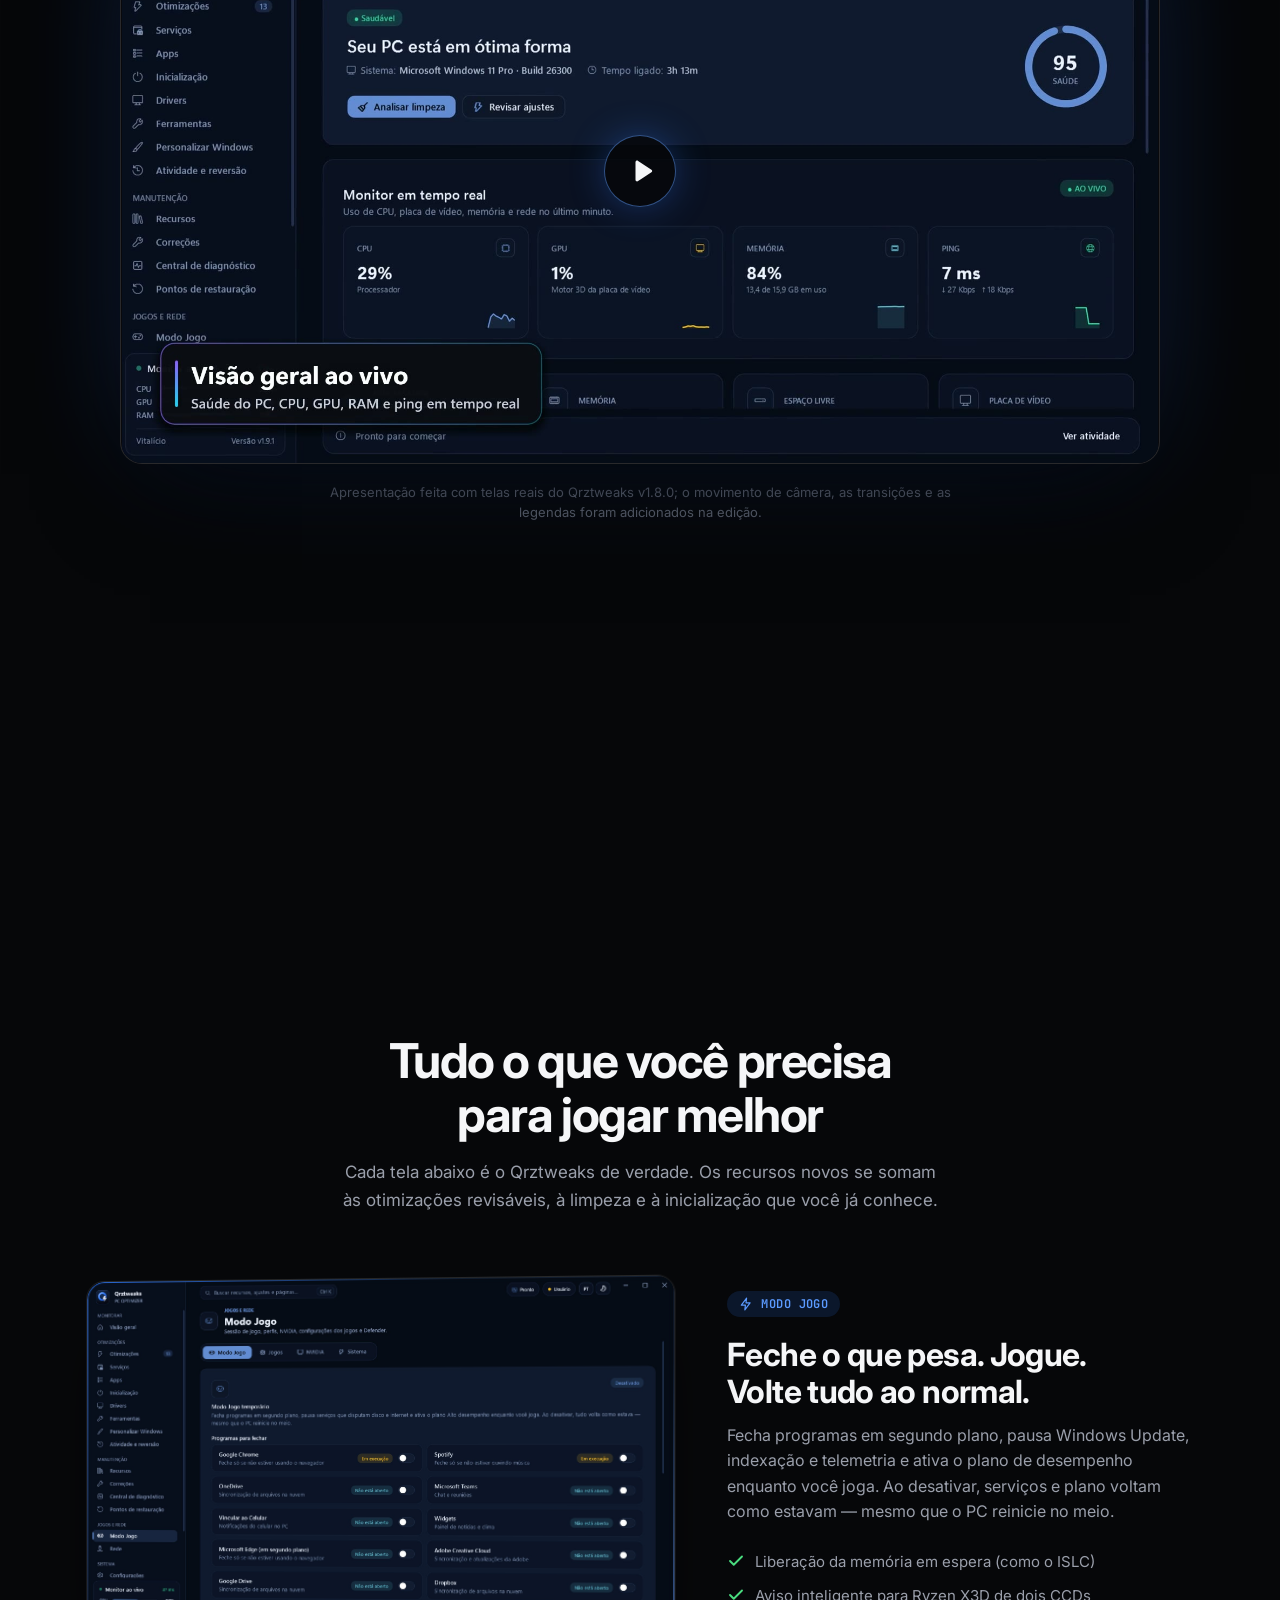
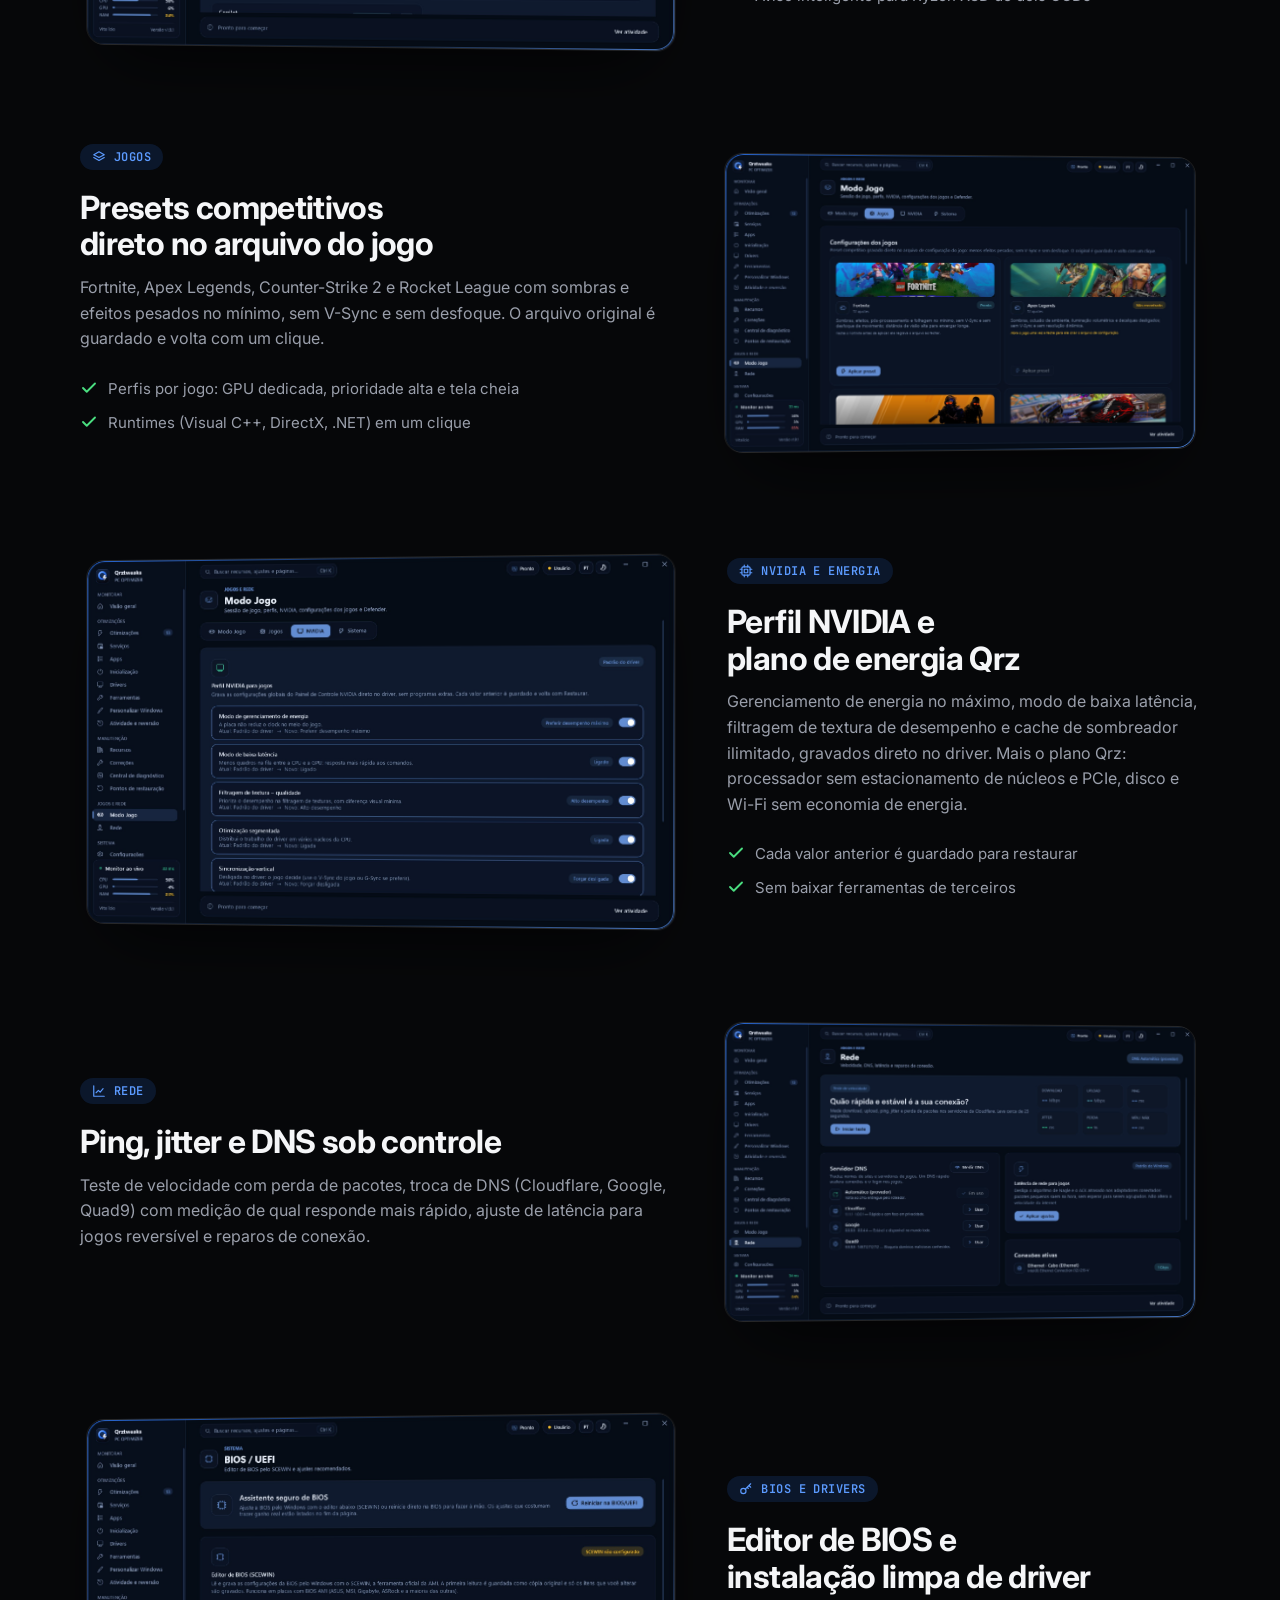
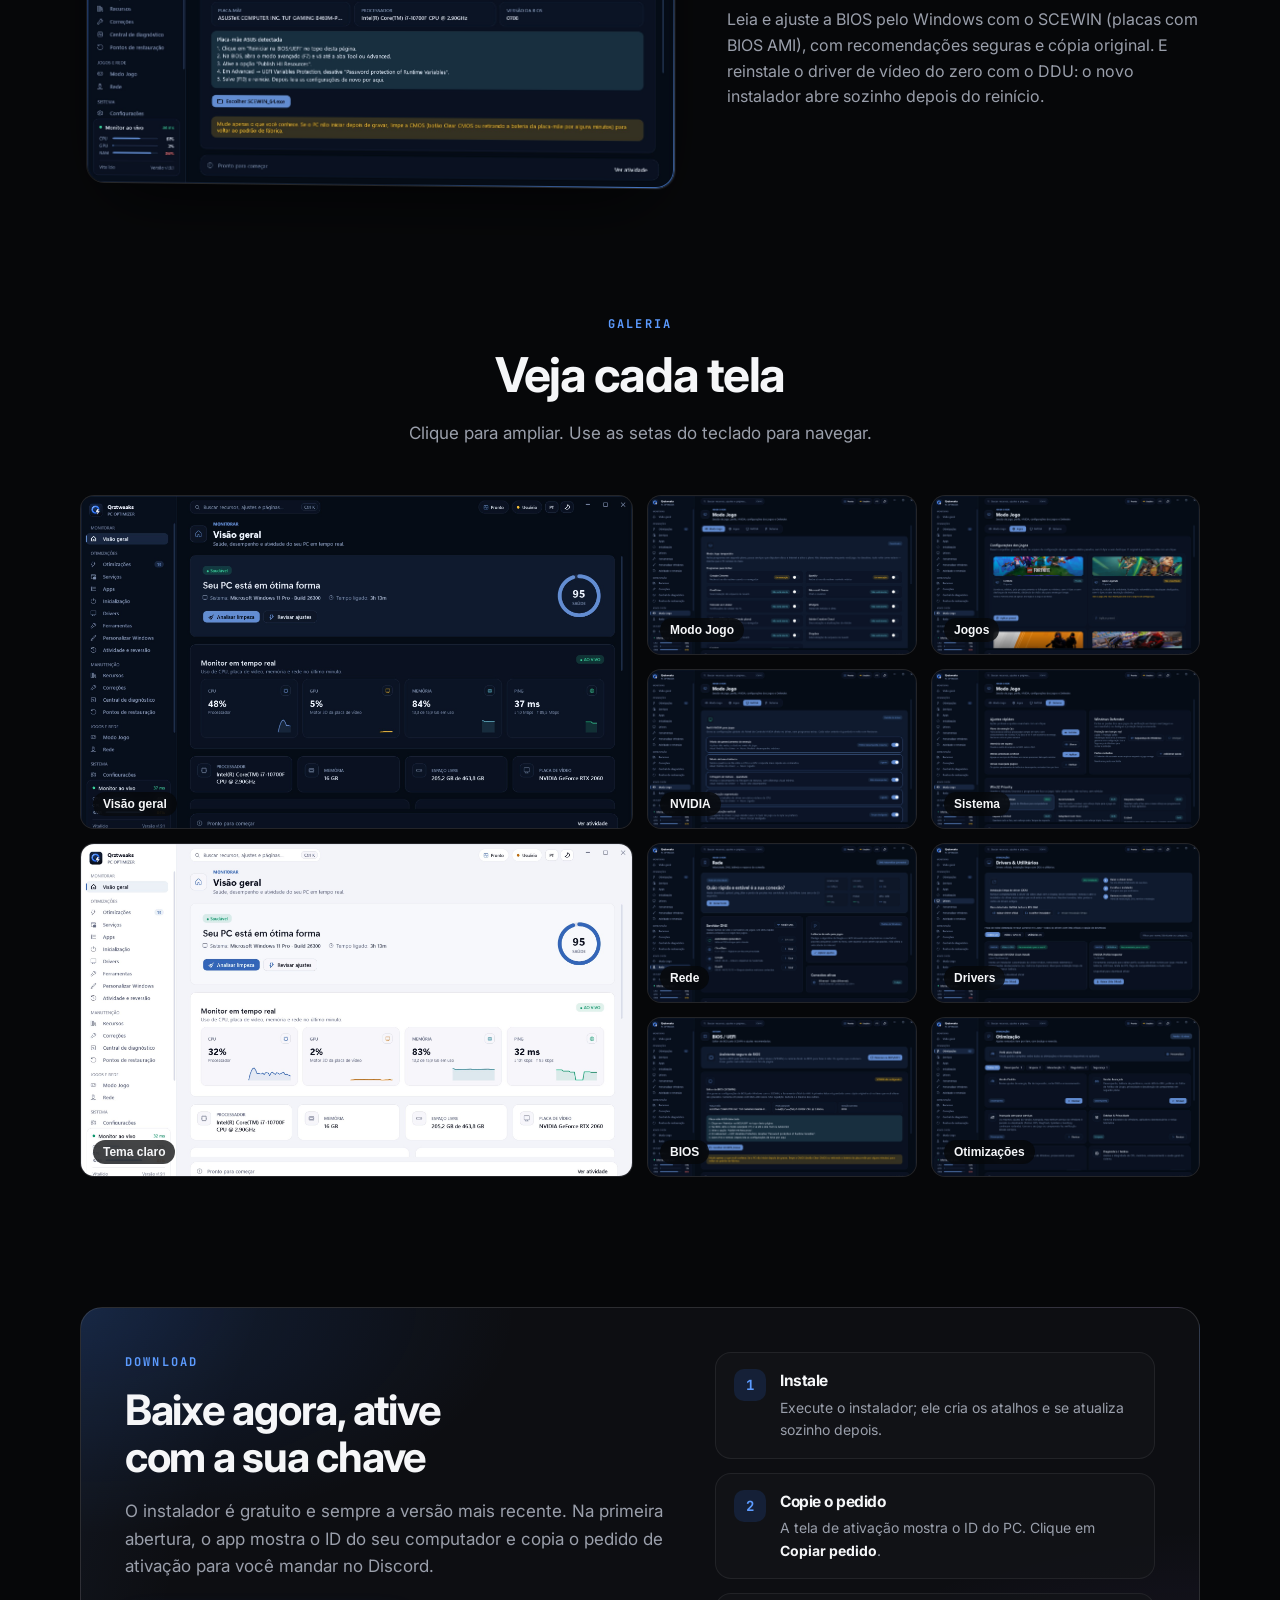
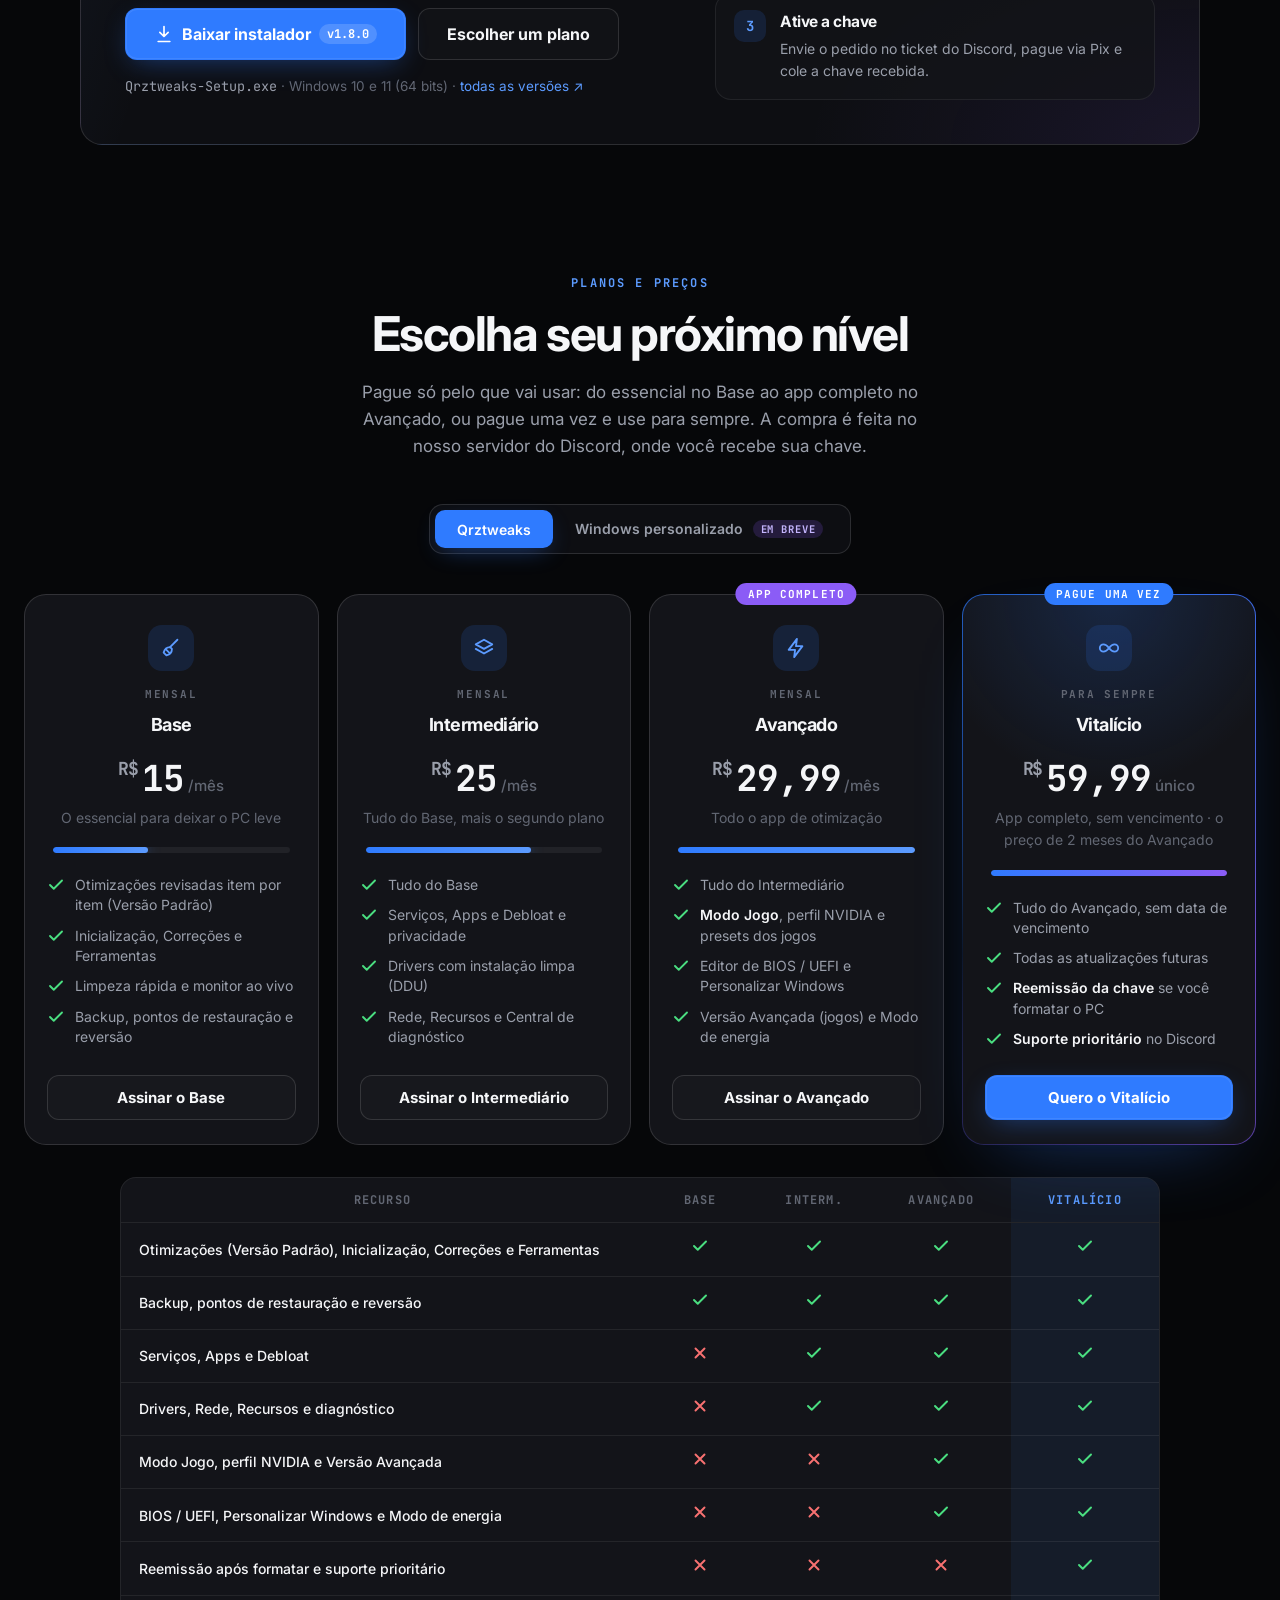
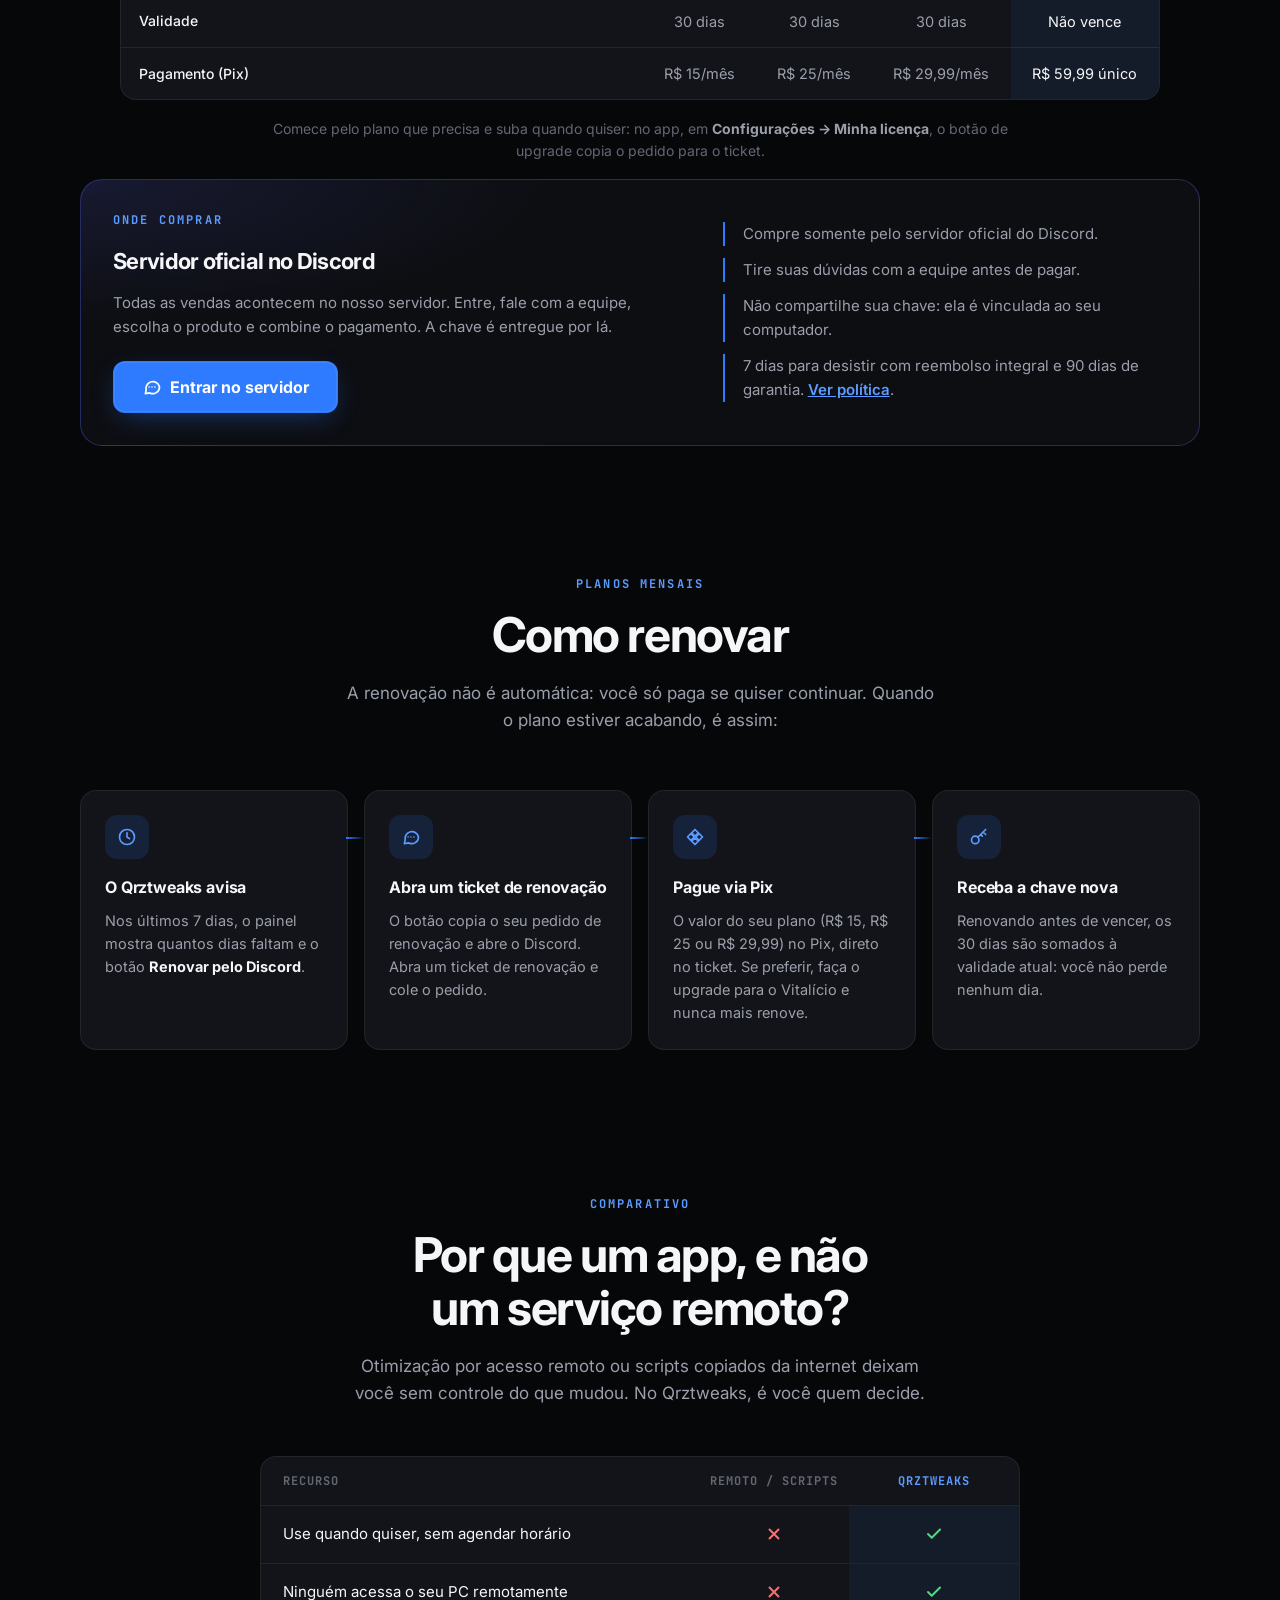
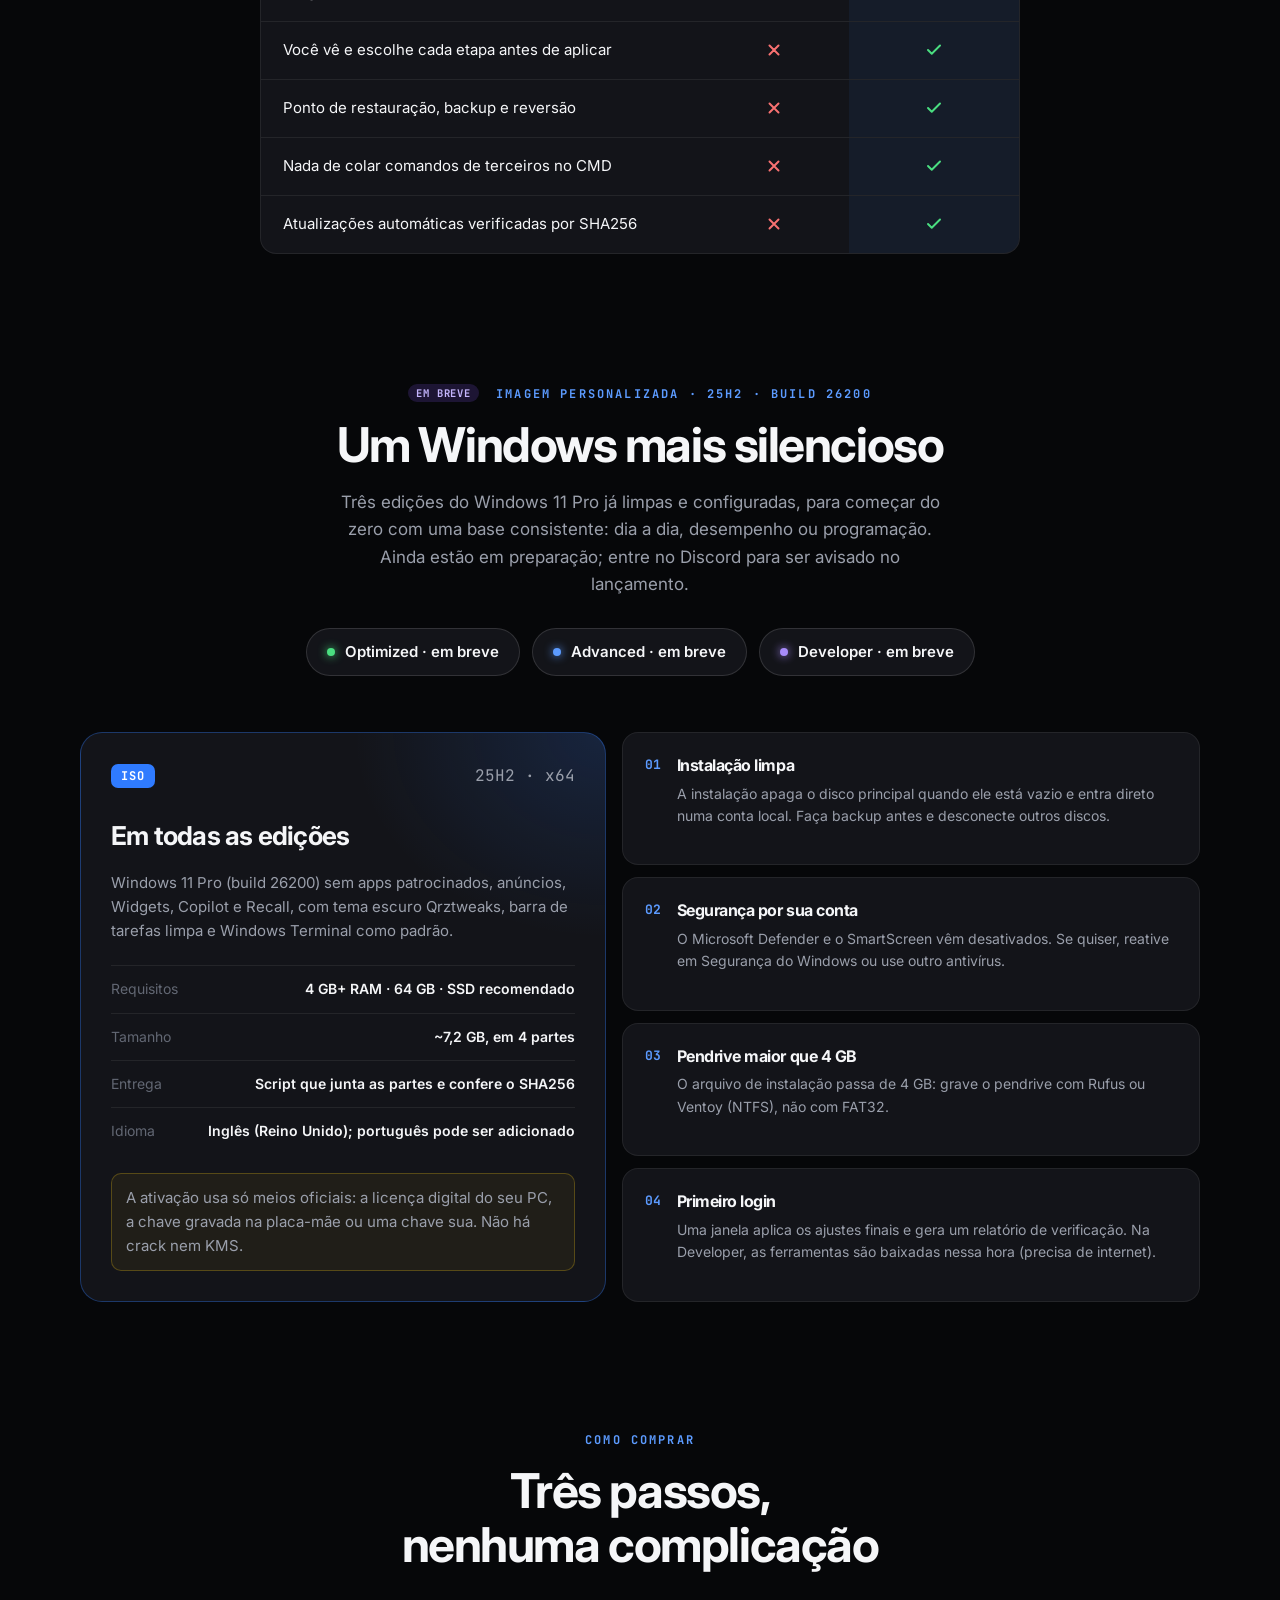
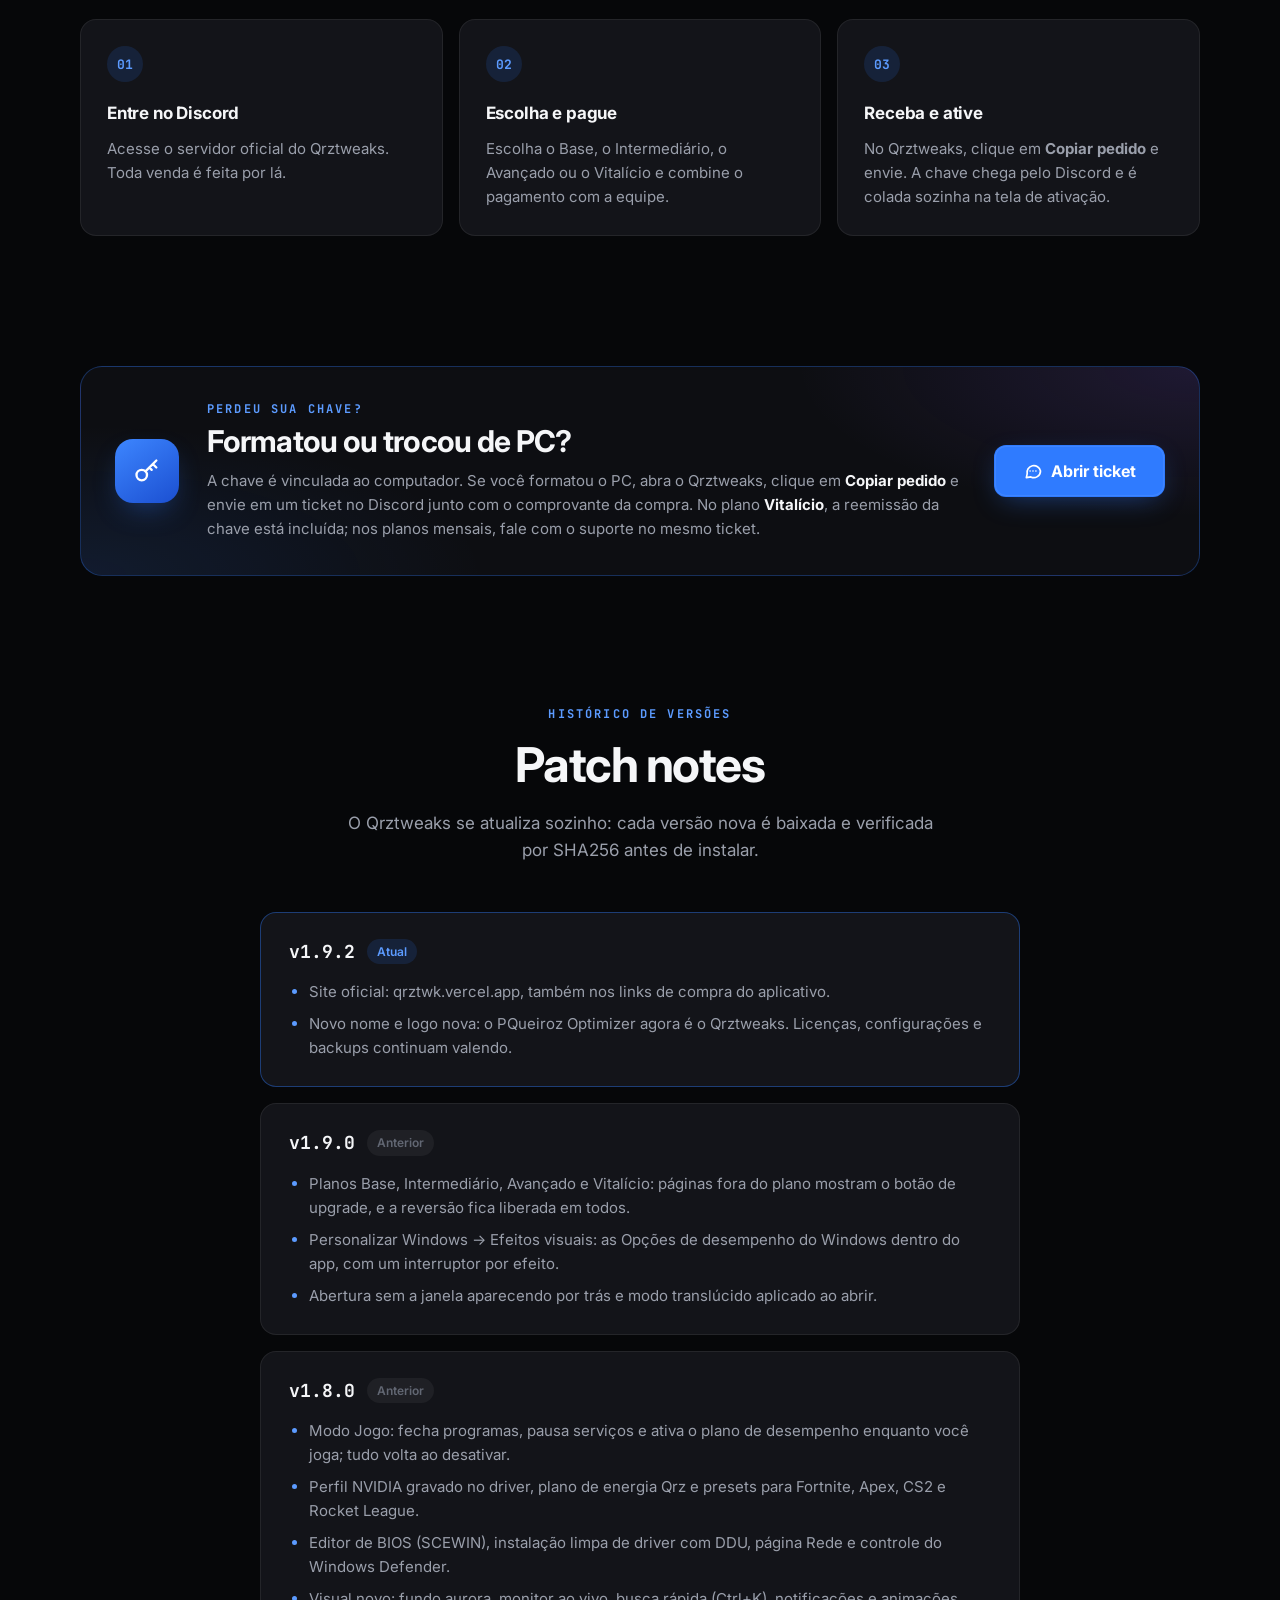
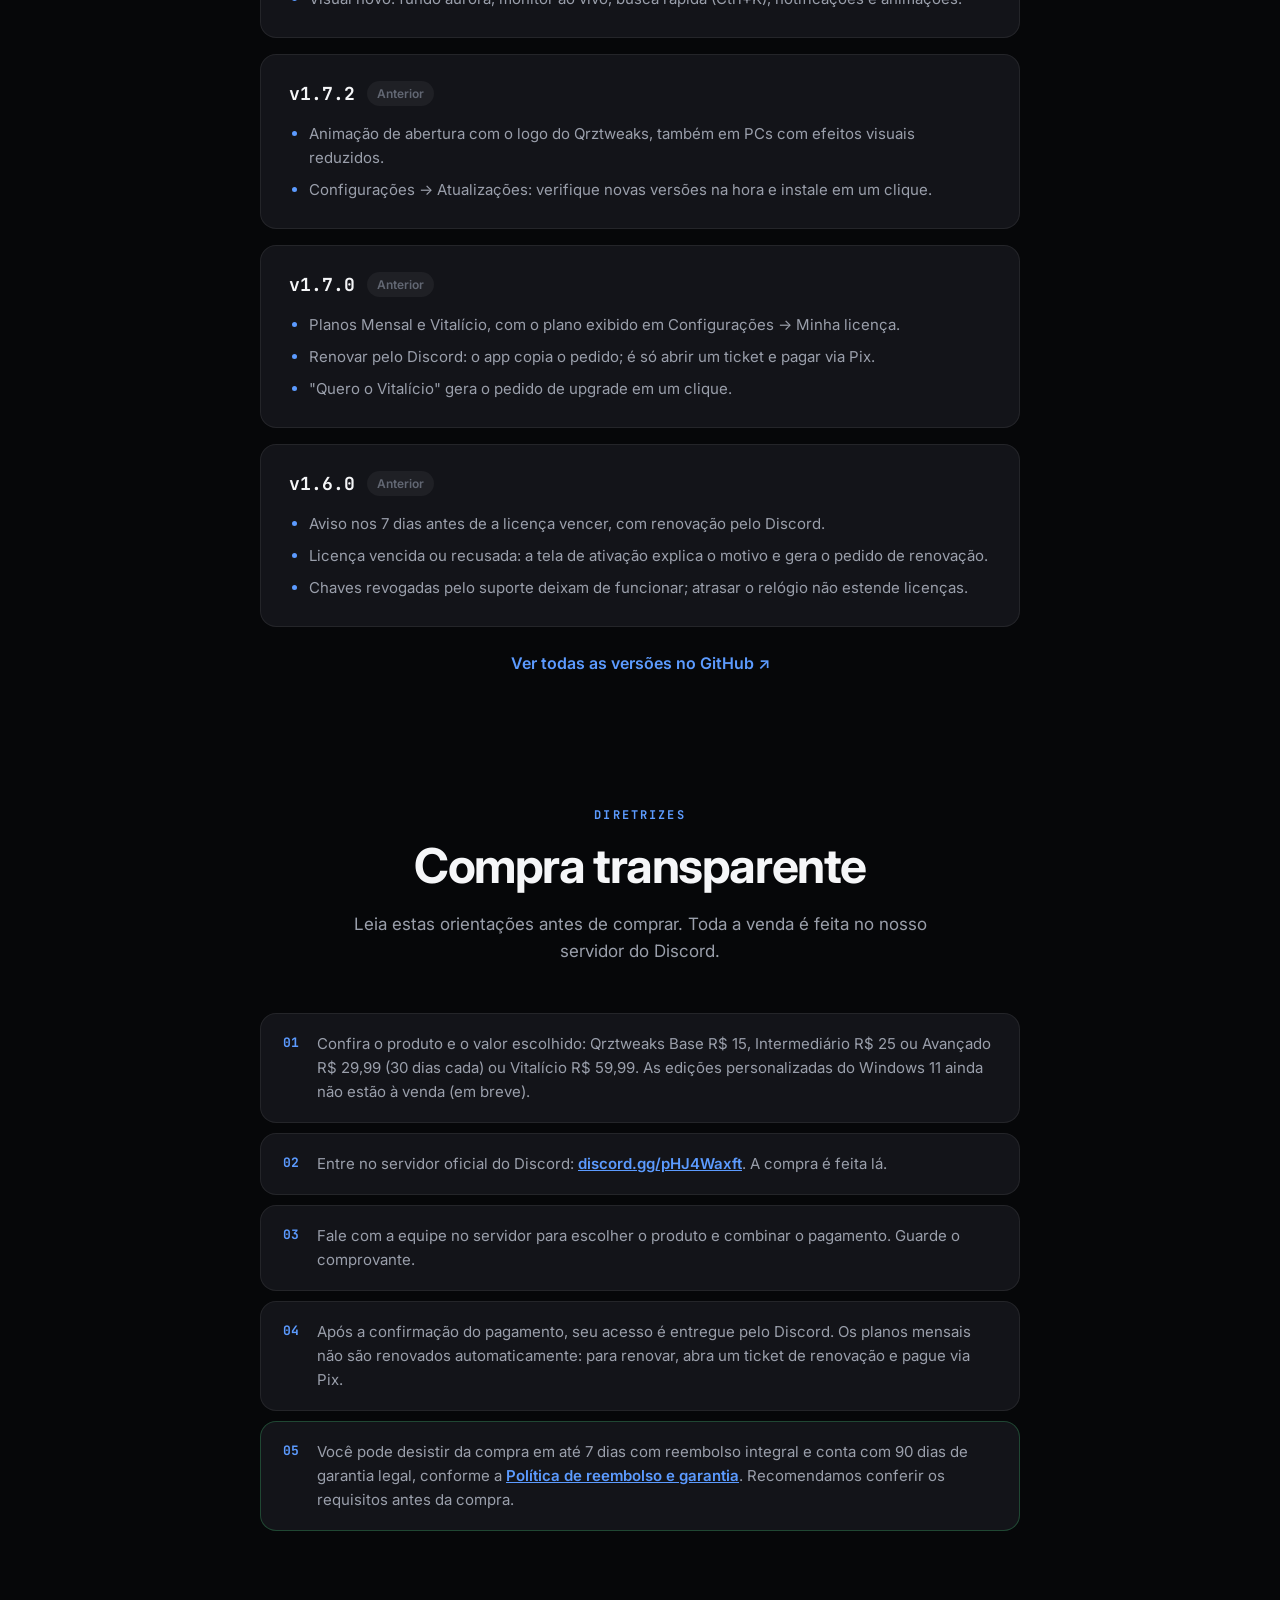
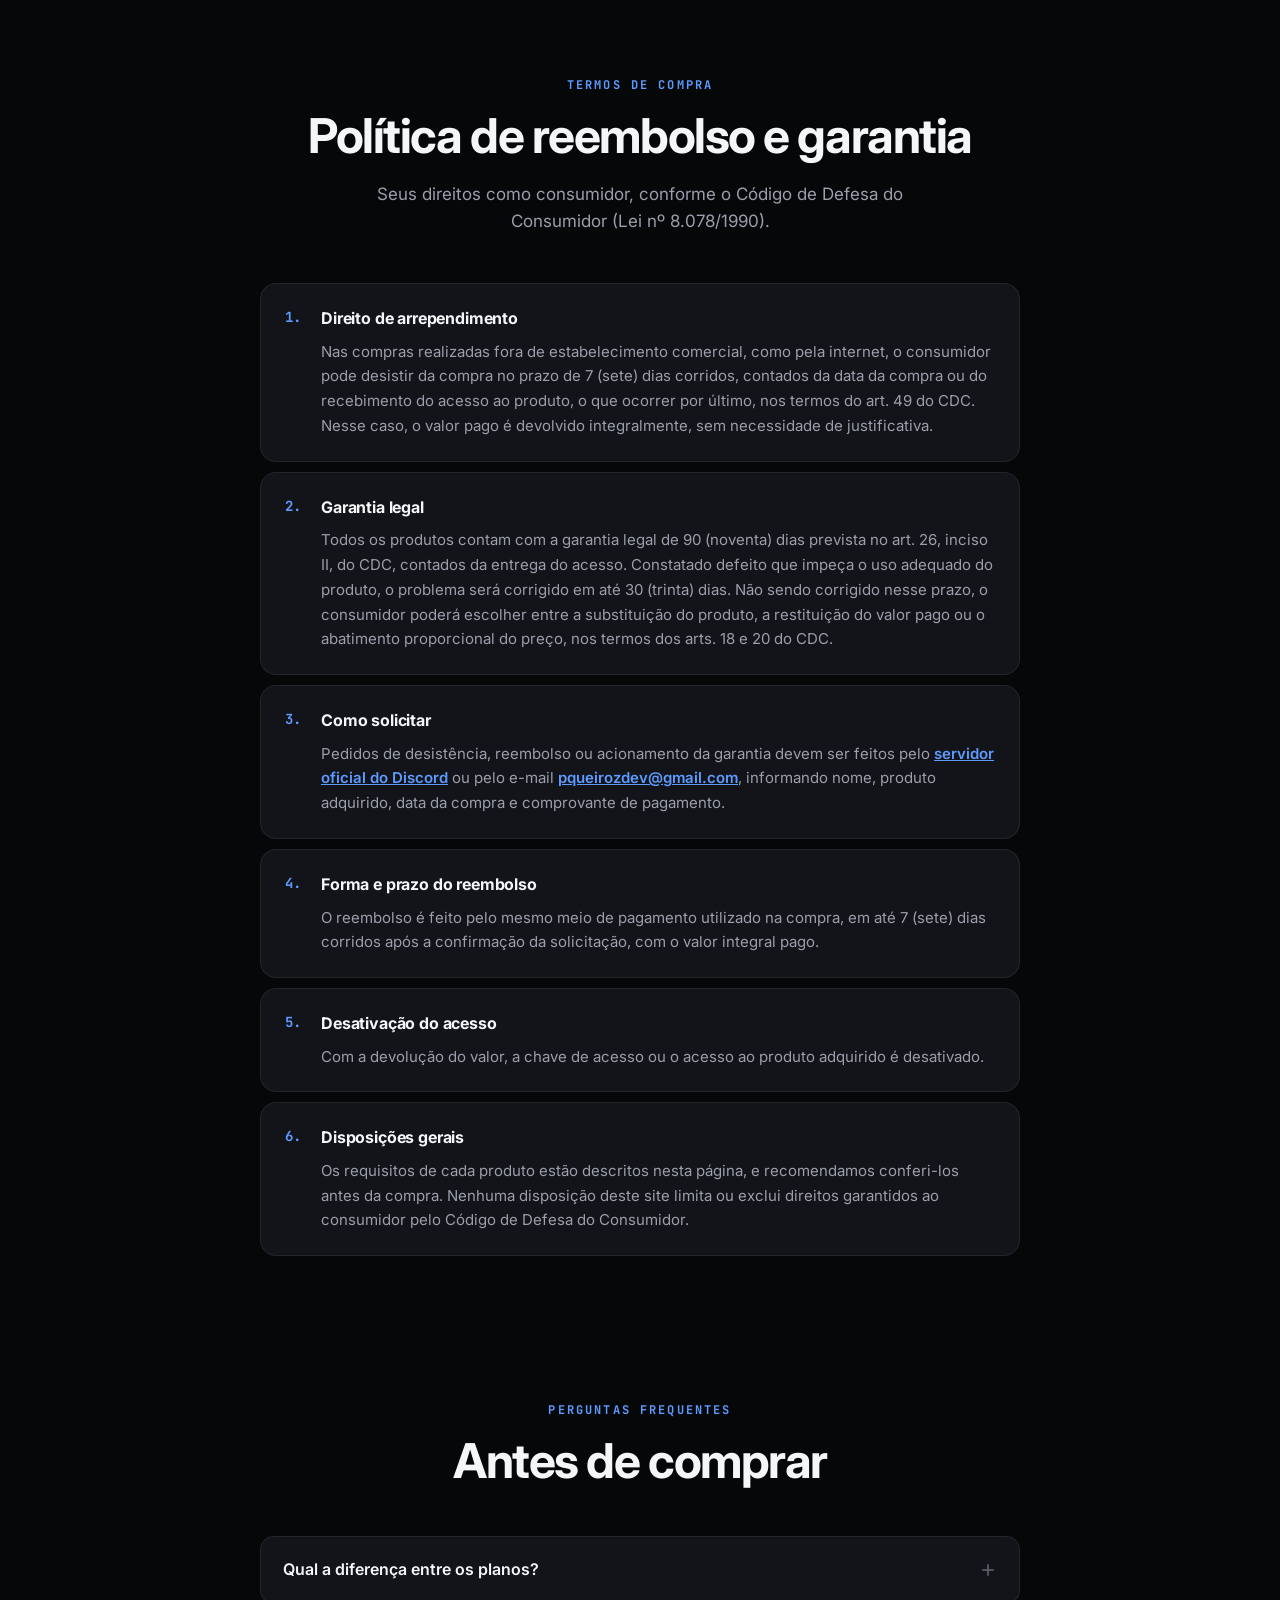
==== commit 1fa38347: "Release v1.9.2: move official site and app links to qrztwk.vercel.app" ====
--- a/site/index.html
+++ b/site/index.html
@@ -7,8 +7,8 @@
   <meta name="theme-color" content="#060709">
   <meta property="og:title" content="Qrztweaks · Mais FPS com controle total">
   <meta property="og:description" content="Otimização do Windows com backup e reversão. Planos a partir de R$ 15 por mês, ou o app completo para sempre por R$ 59,99.">
-  <meta property="og:image" content="https://pqoptimizer.vercel.app/assets/shots/visao-geral.jpg">
-  <meta property="og:url" content="https://pqoptimizer.vercel.app/">
+  <meta property="og:image" content="https://qrztwk.vercel.app/assets/shots/visao-geral.jpg">
+  <meta property="og:url" content="https://qrztwk.vercel.app/">
   <title>Qrztweaks · Otimizador de PC</title>
   <link rel="preconnect" href="https://fonts.googleapis.com">
   <link rel="preconnect" href="https://fonts.gstatic.com" crossorigin>
@@ -527,8 +527,9 @@
       </div>
       <div class="container narrow releases">
         <article class="release current reveal">
-          <div class="release-head"><b>v1.9.1</b><span class="tag">Atual</span></div>
+          <div class="release-head"><b>v1.9.2</b><span class="tag">Atual</span></div>
           <ul>
+            <li>Site oficial: qrztwk.vercel.app, também nos links de compra do aplicativo.</li>
             <li>Novo nome e logo nova: o PQueiroz Optimizer agora é o Qrztweaks. Licenças, configurações e backups continuam valendo.</li>
           </ul>
         </article>
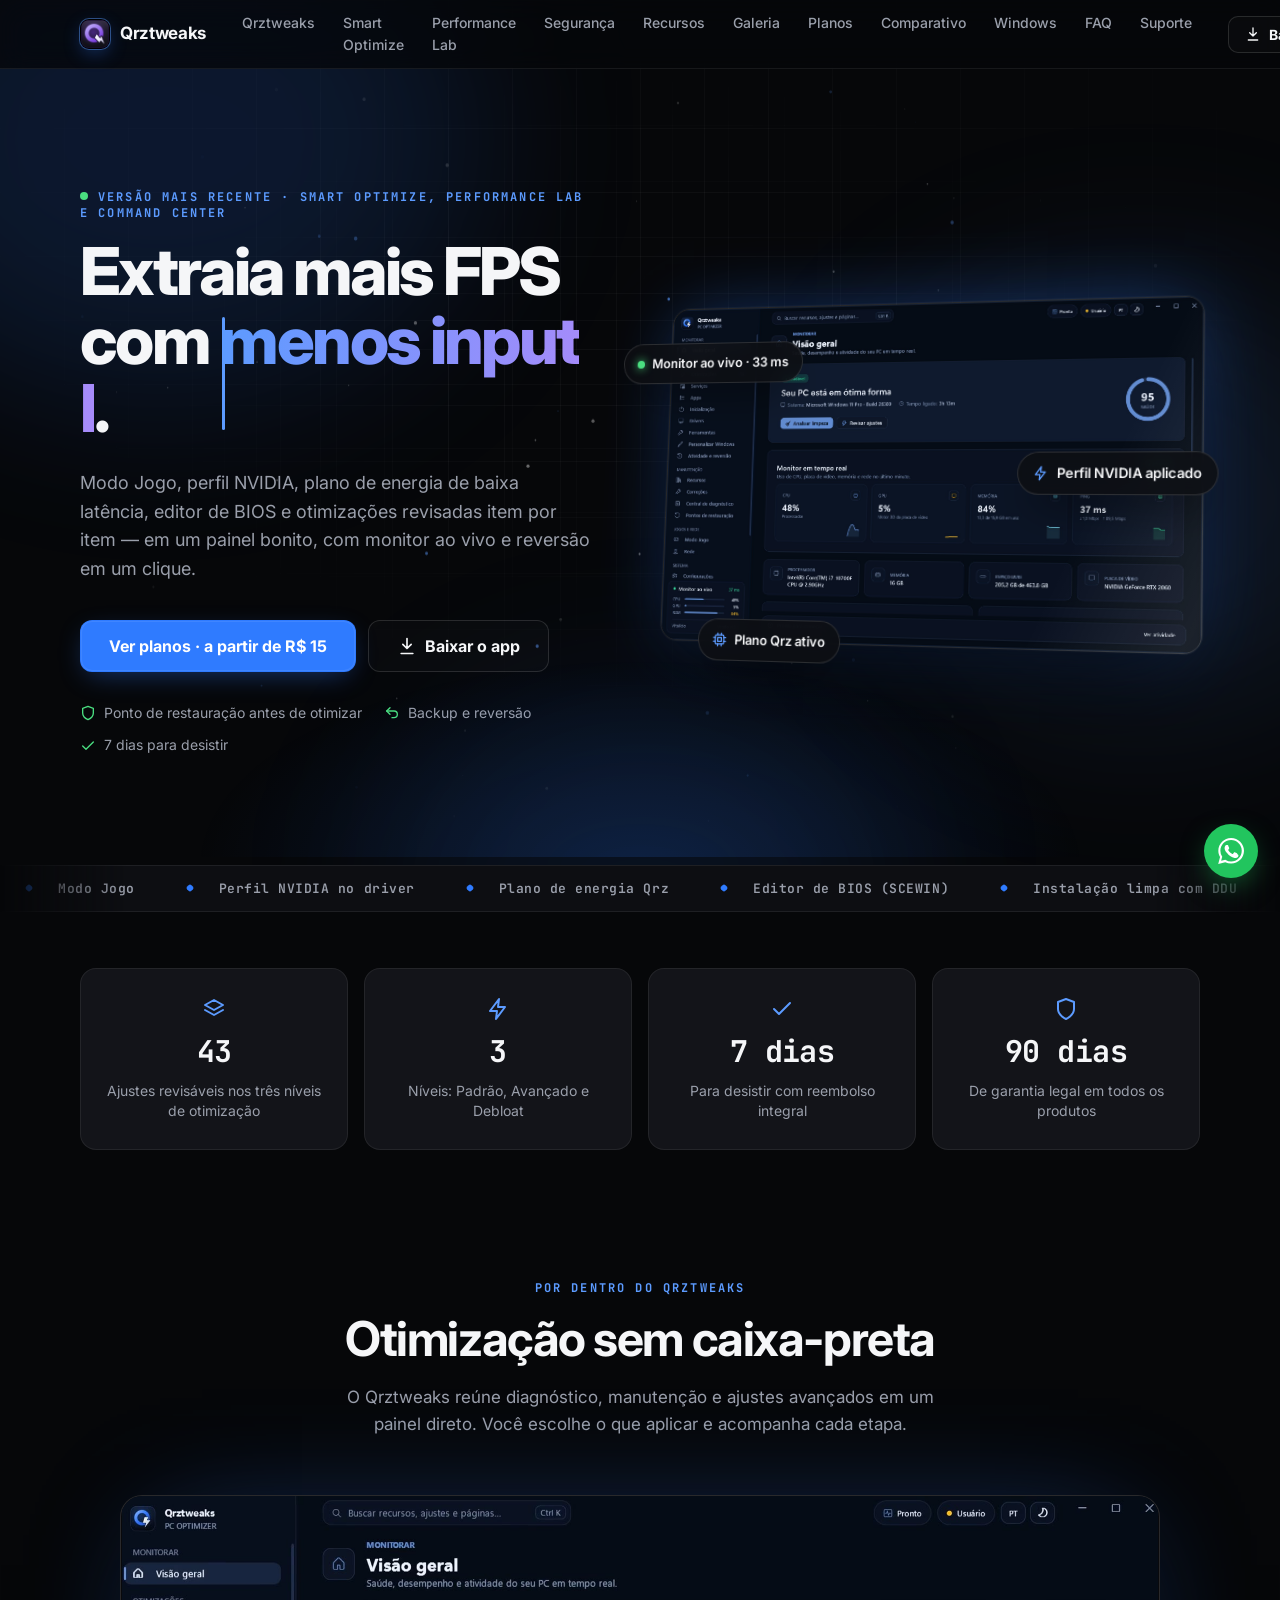
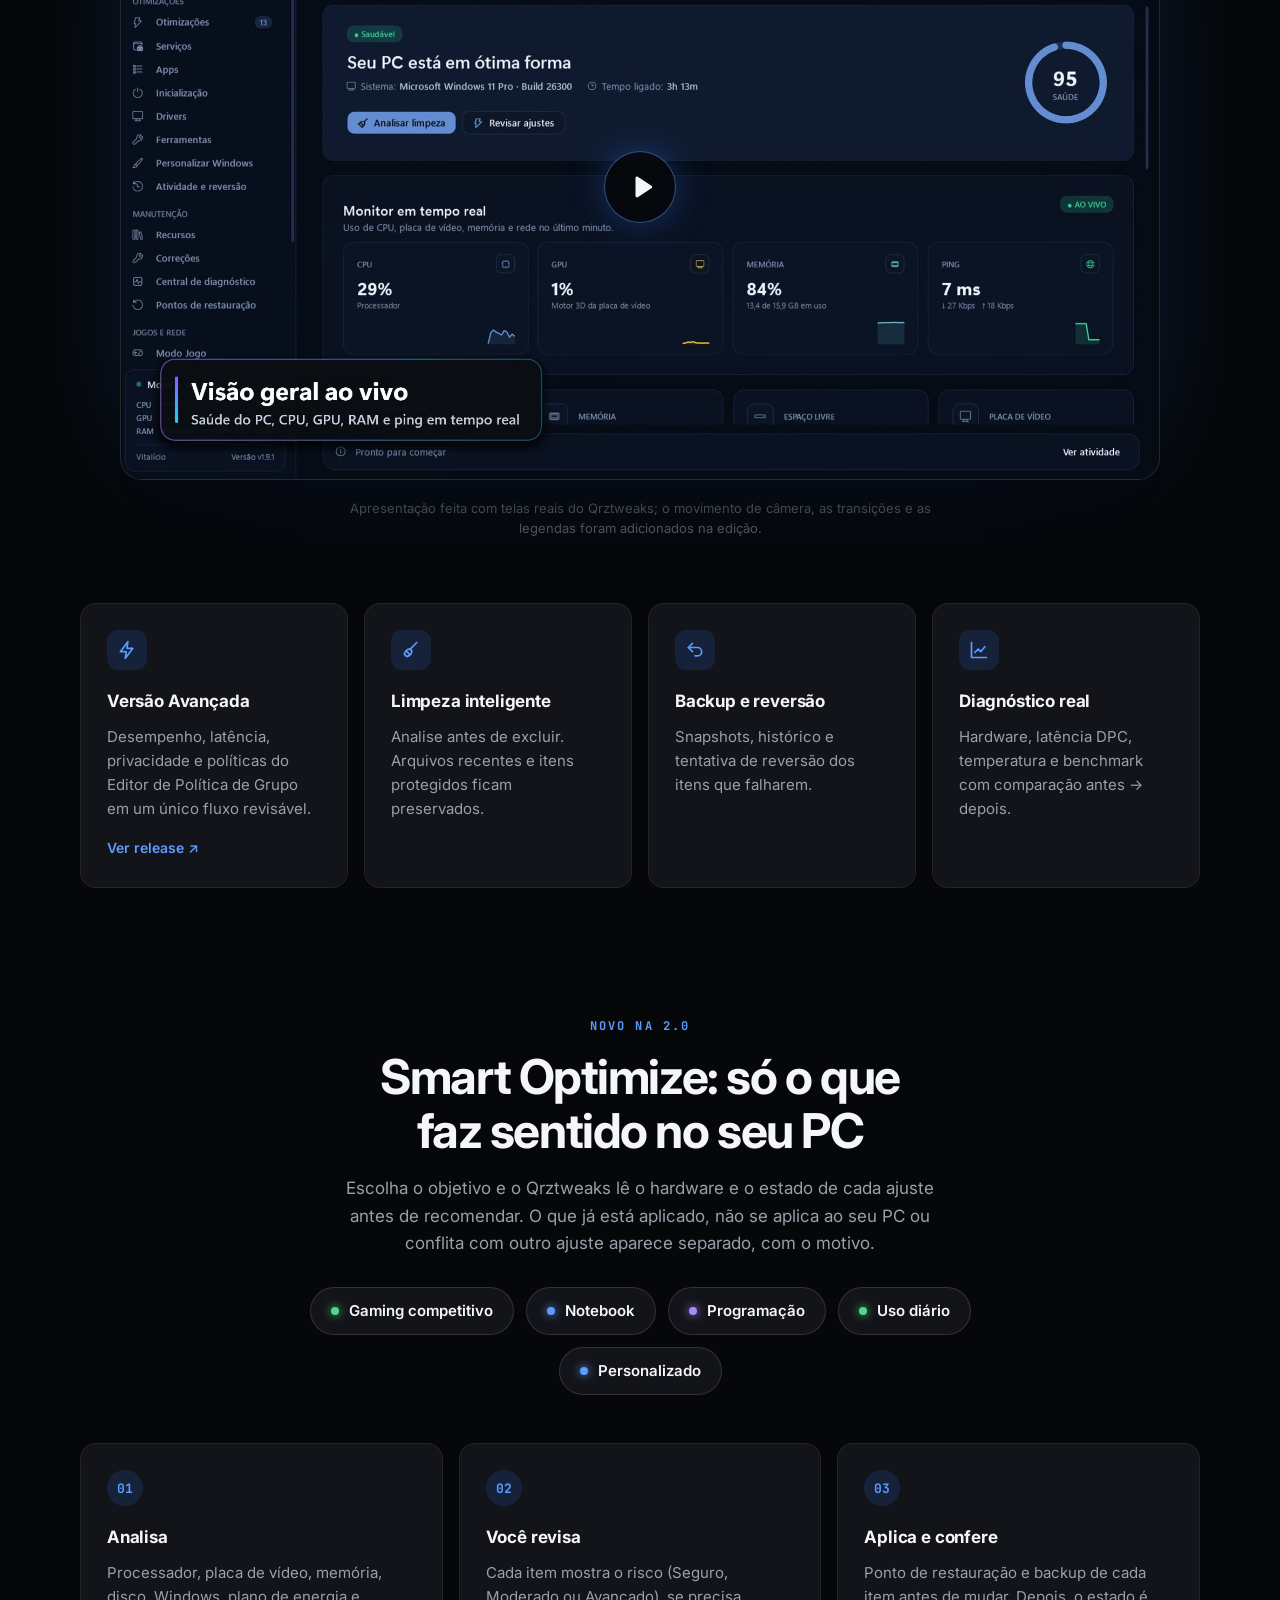
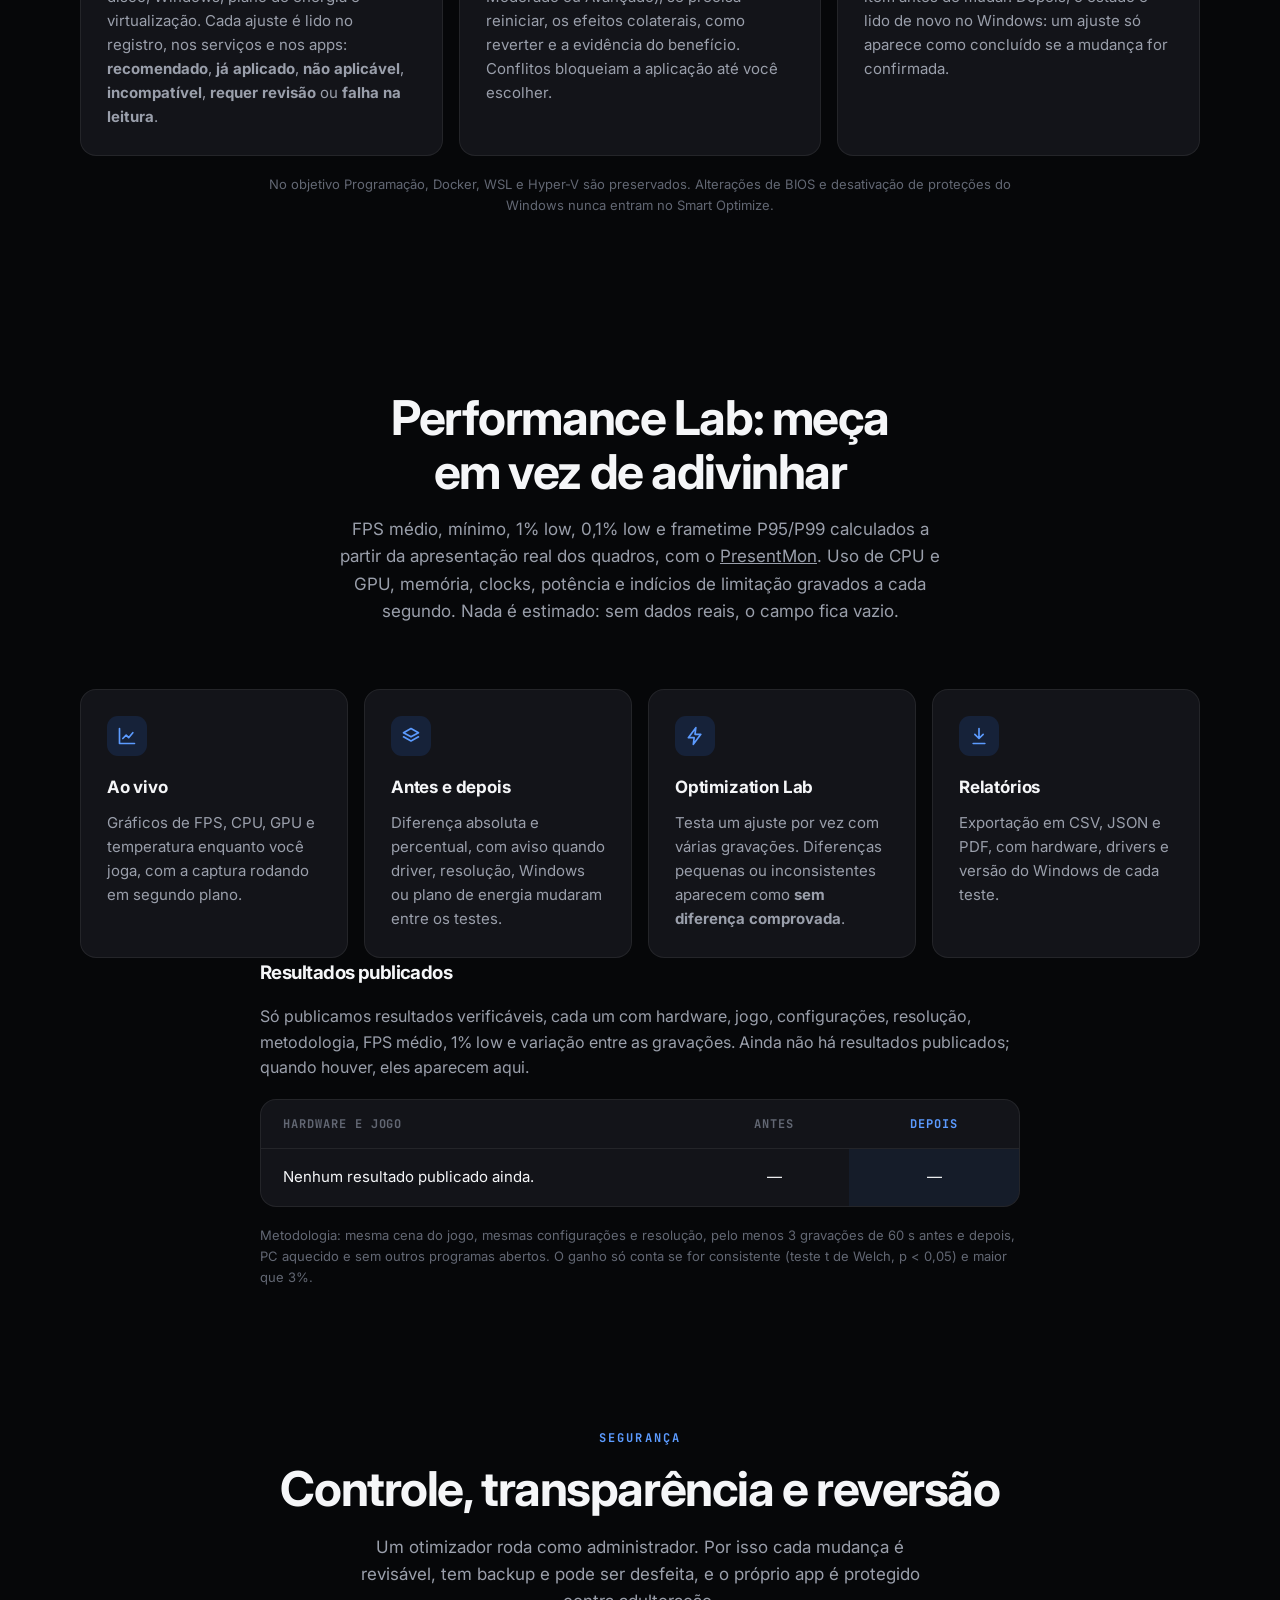
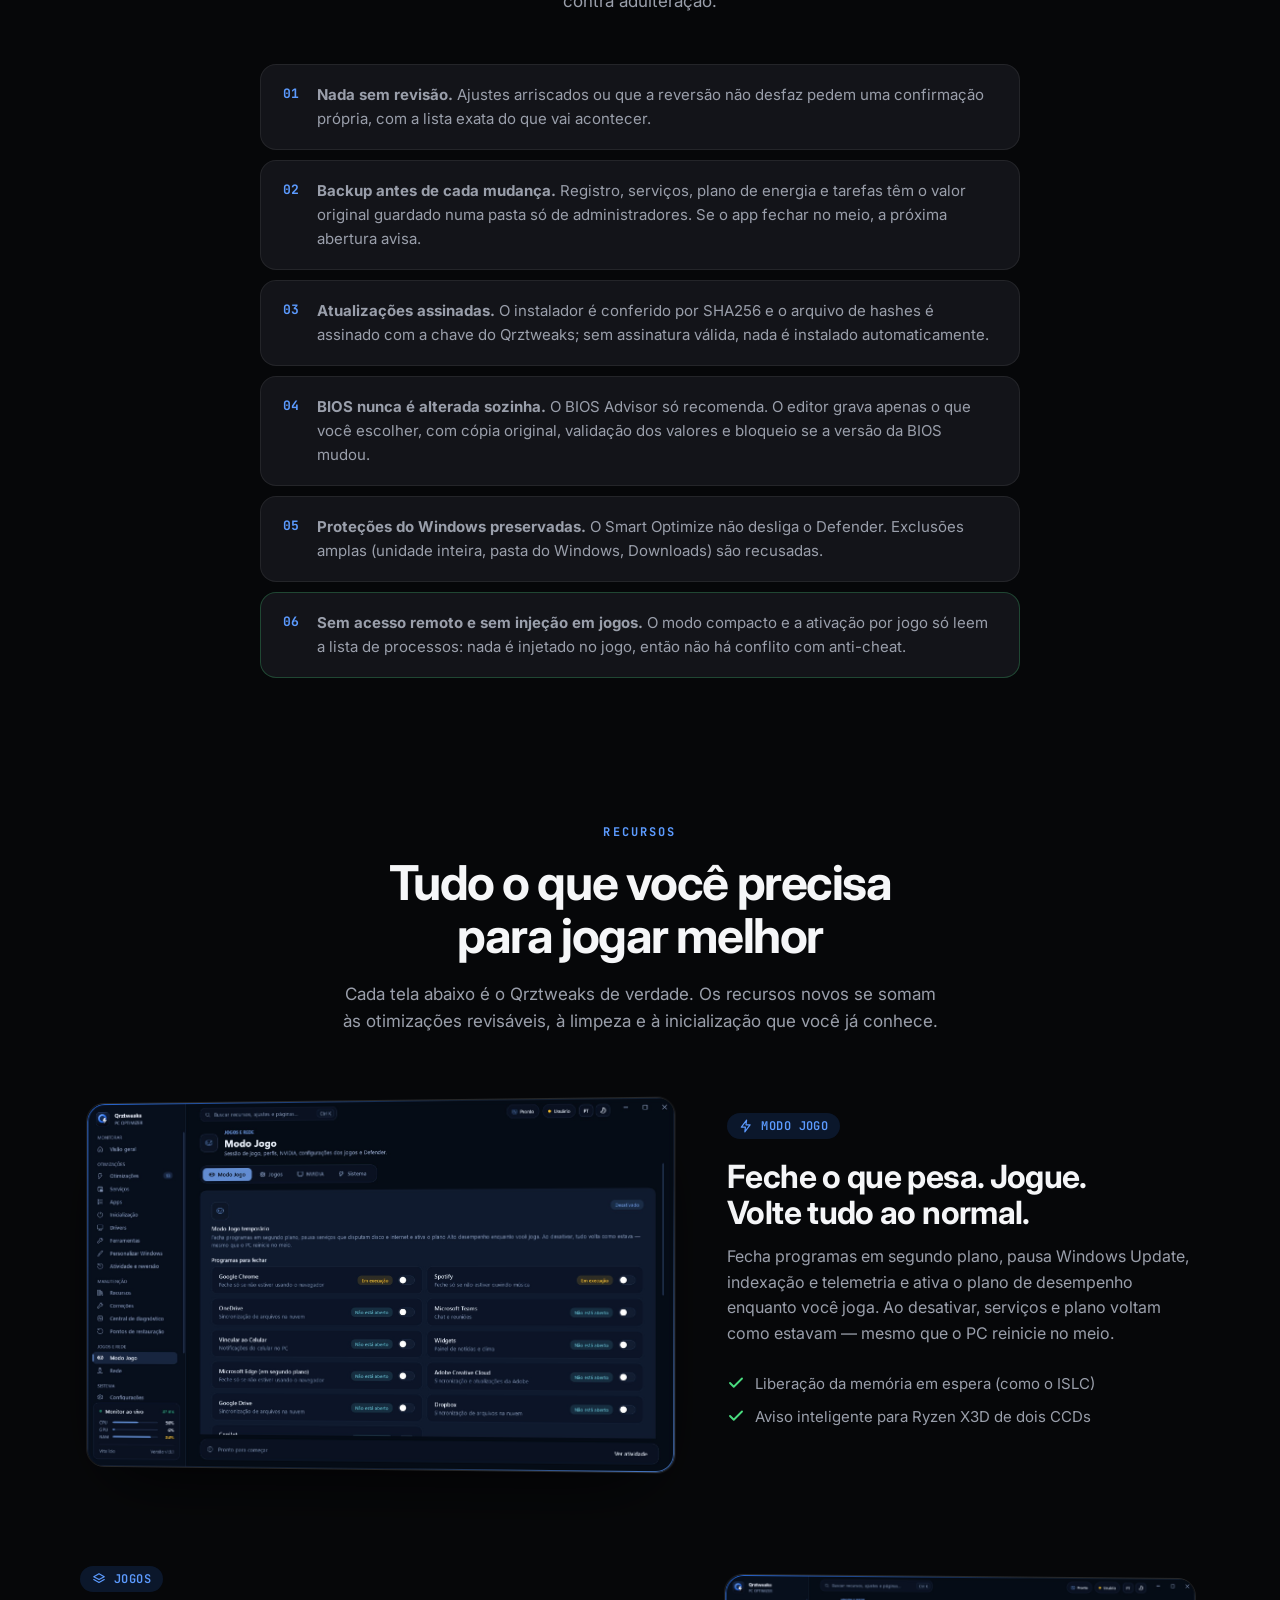
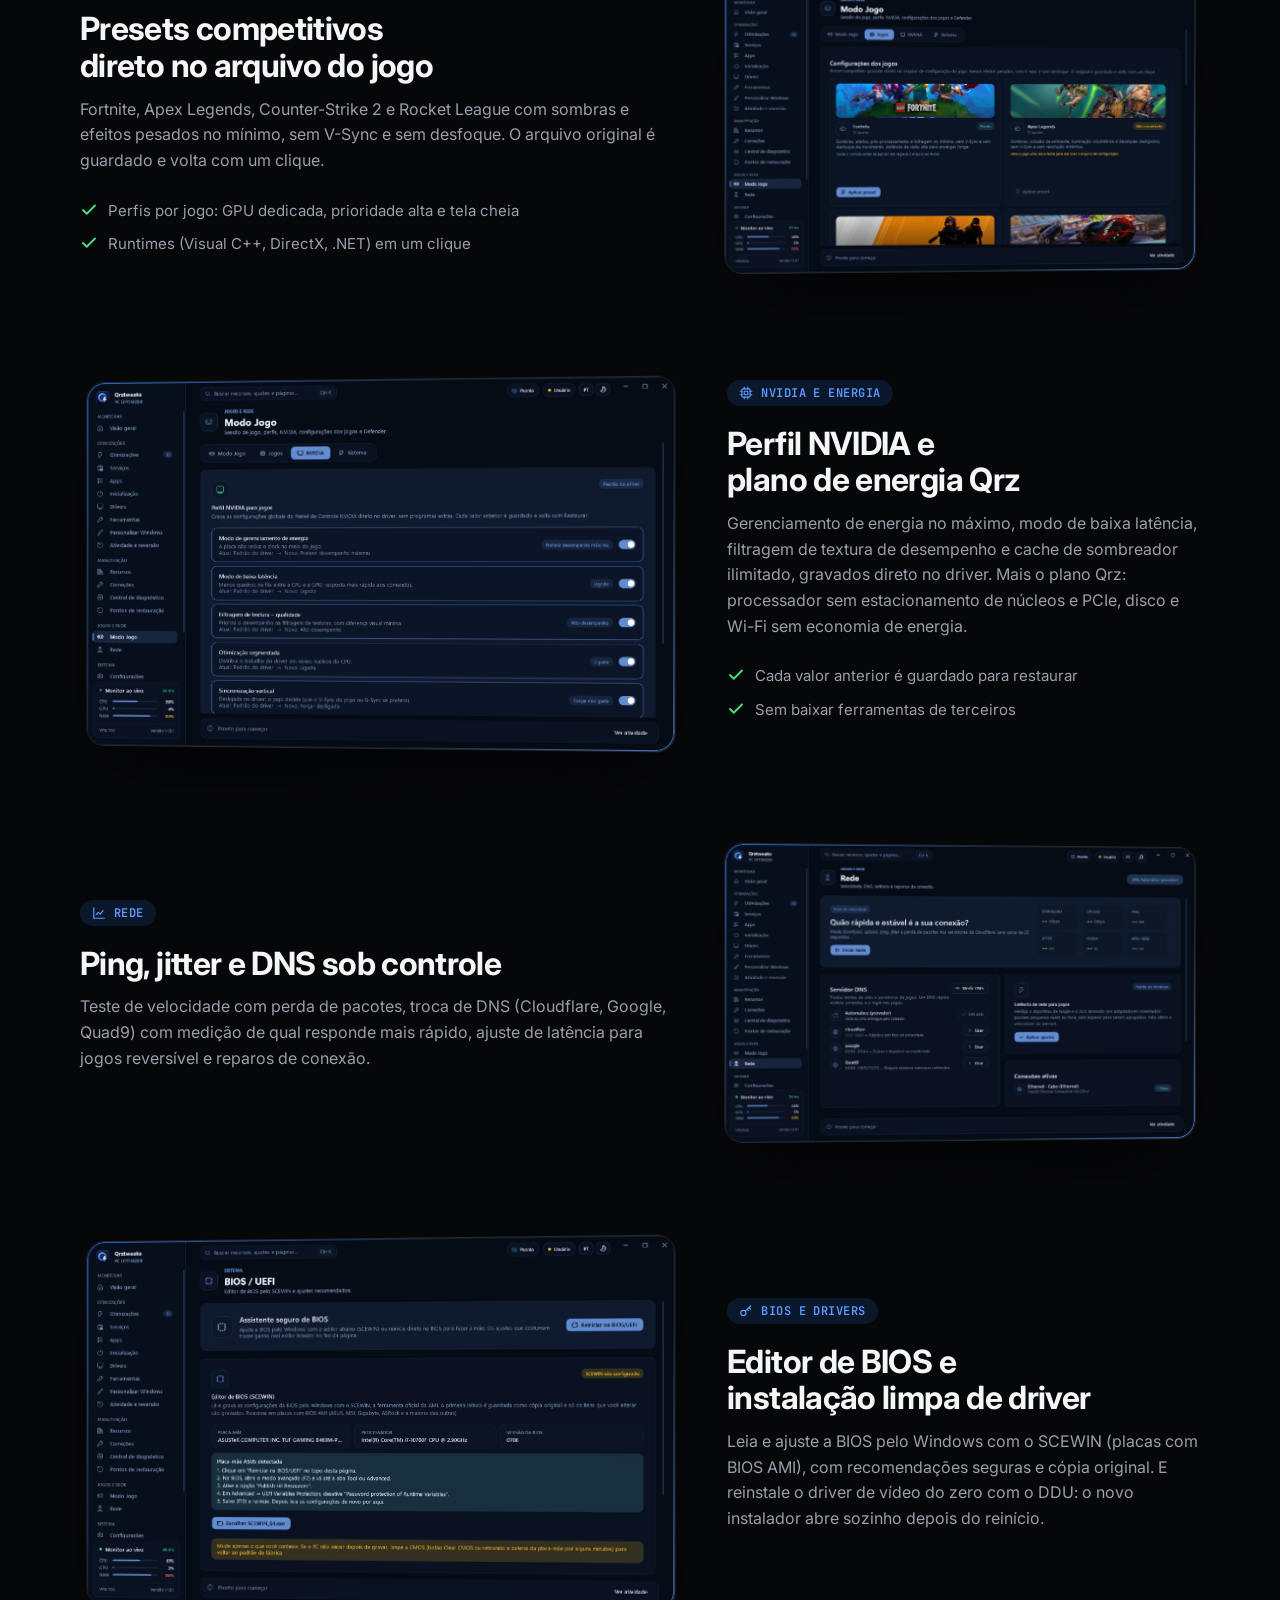
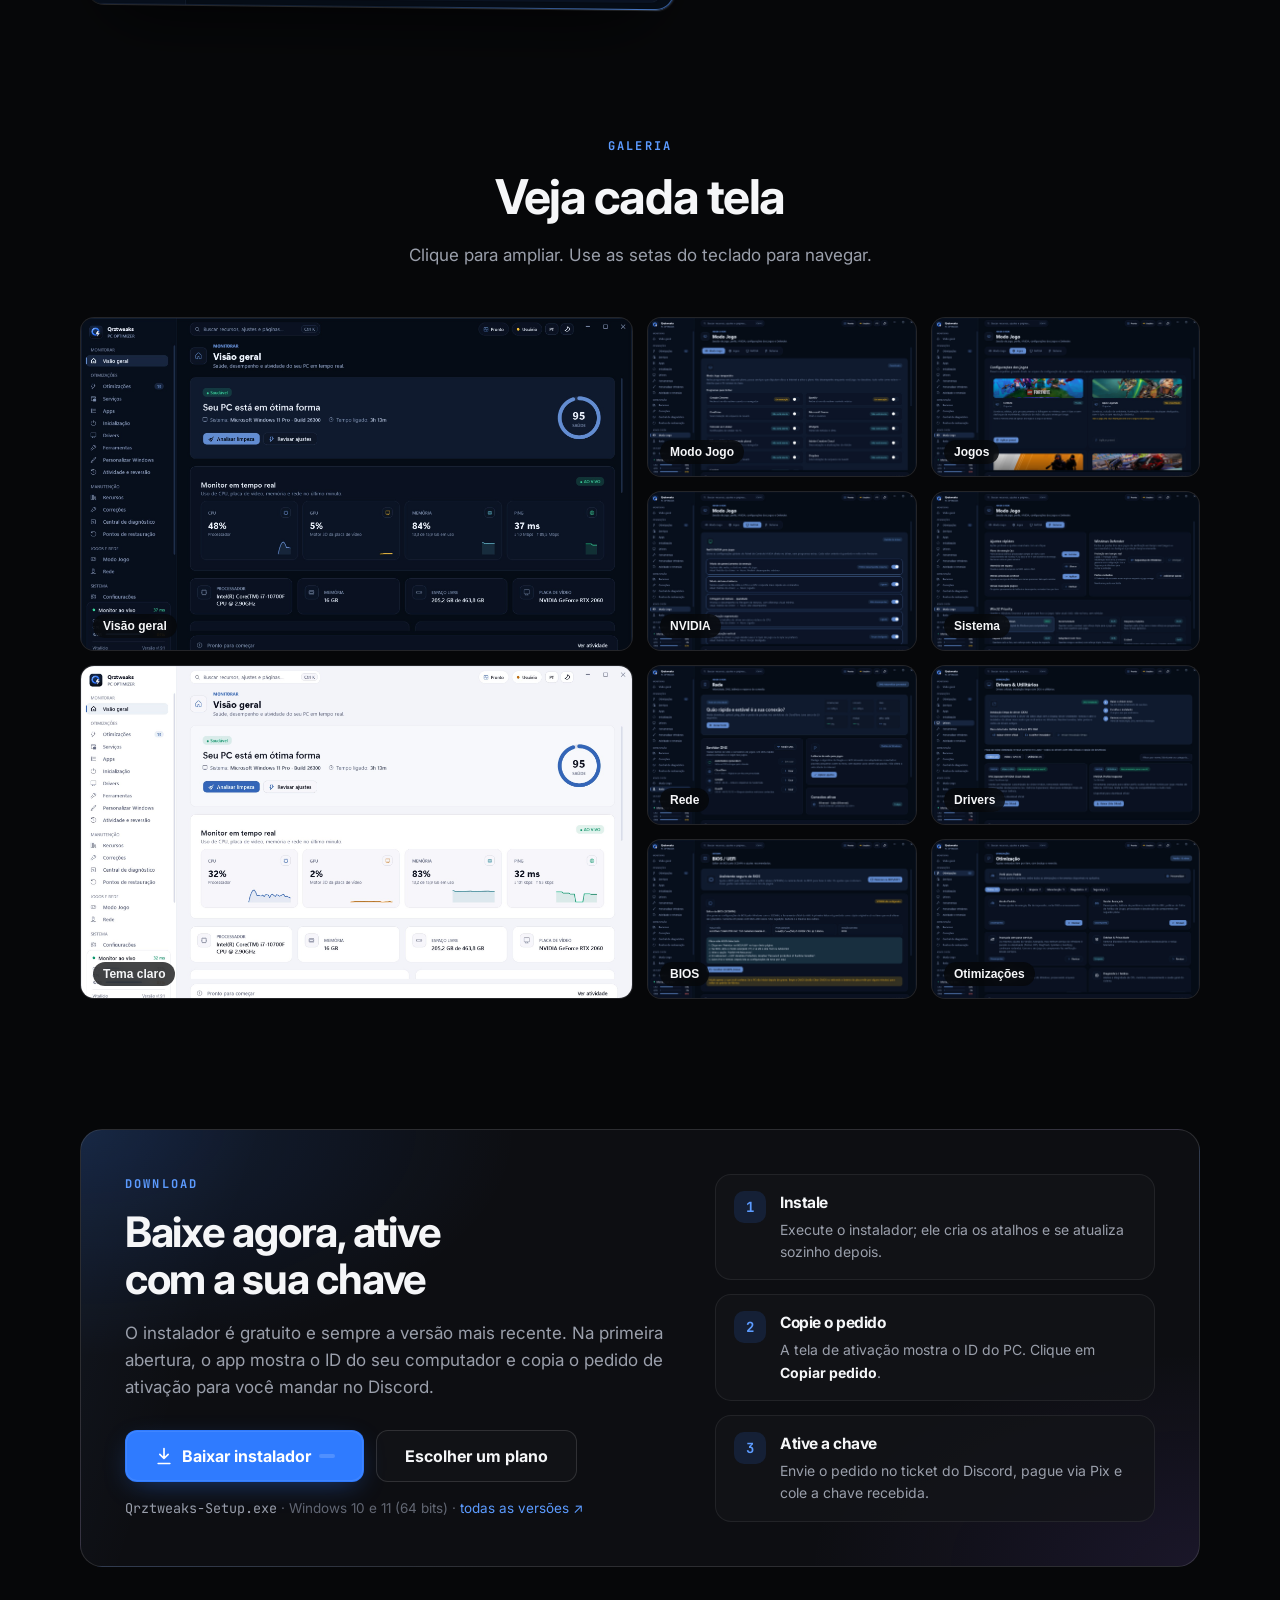
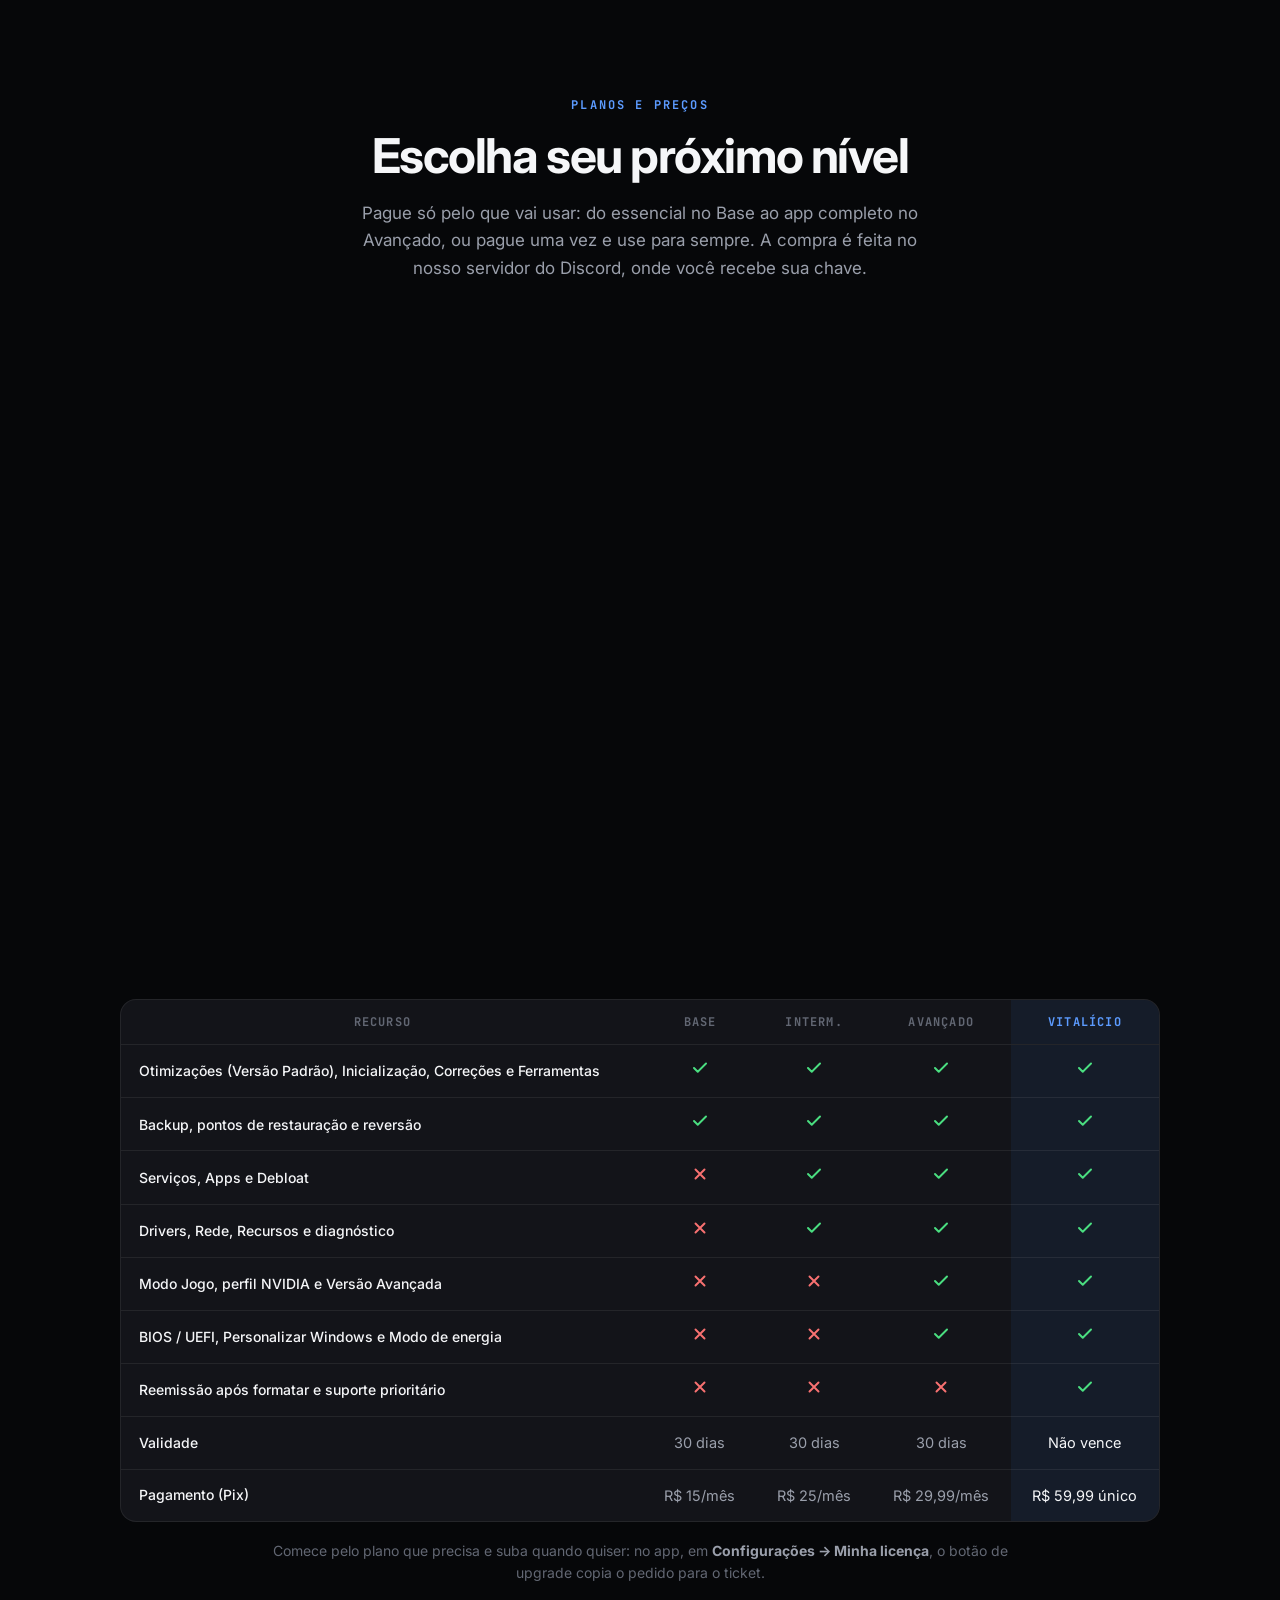
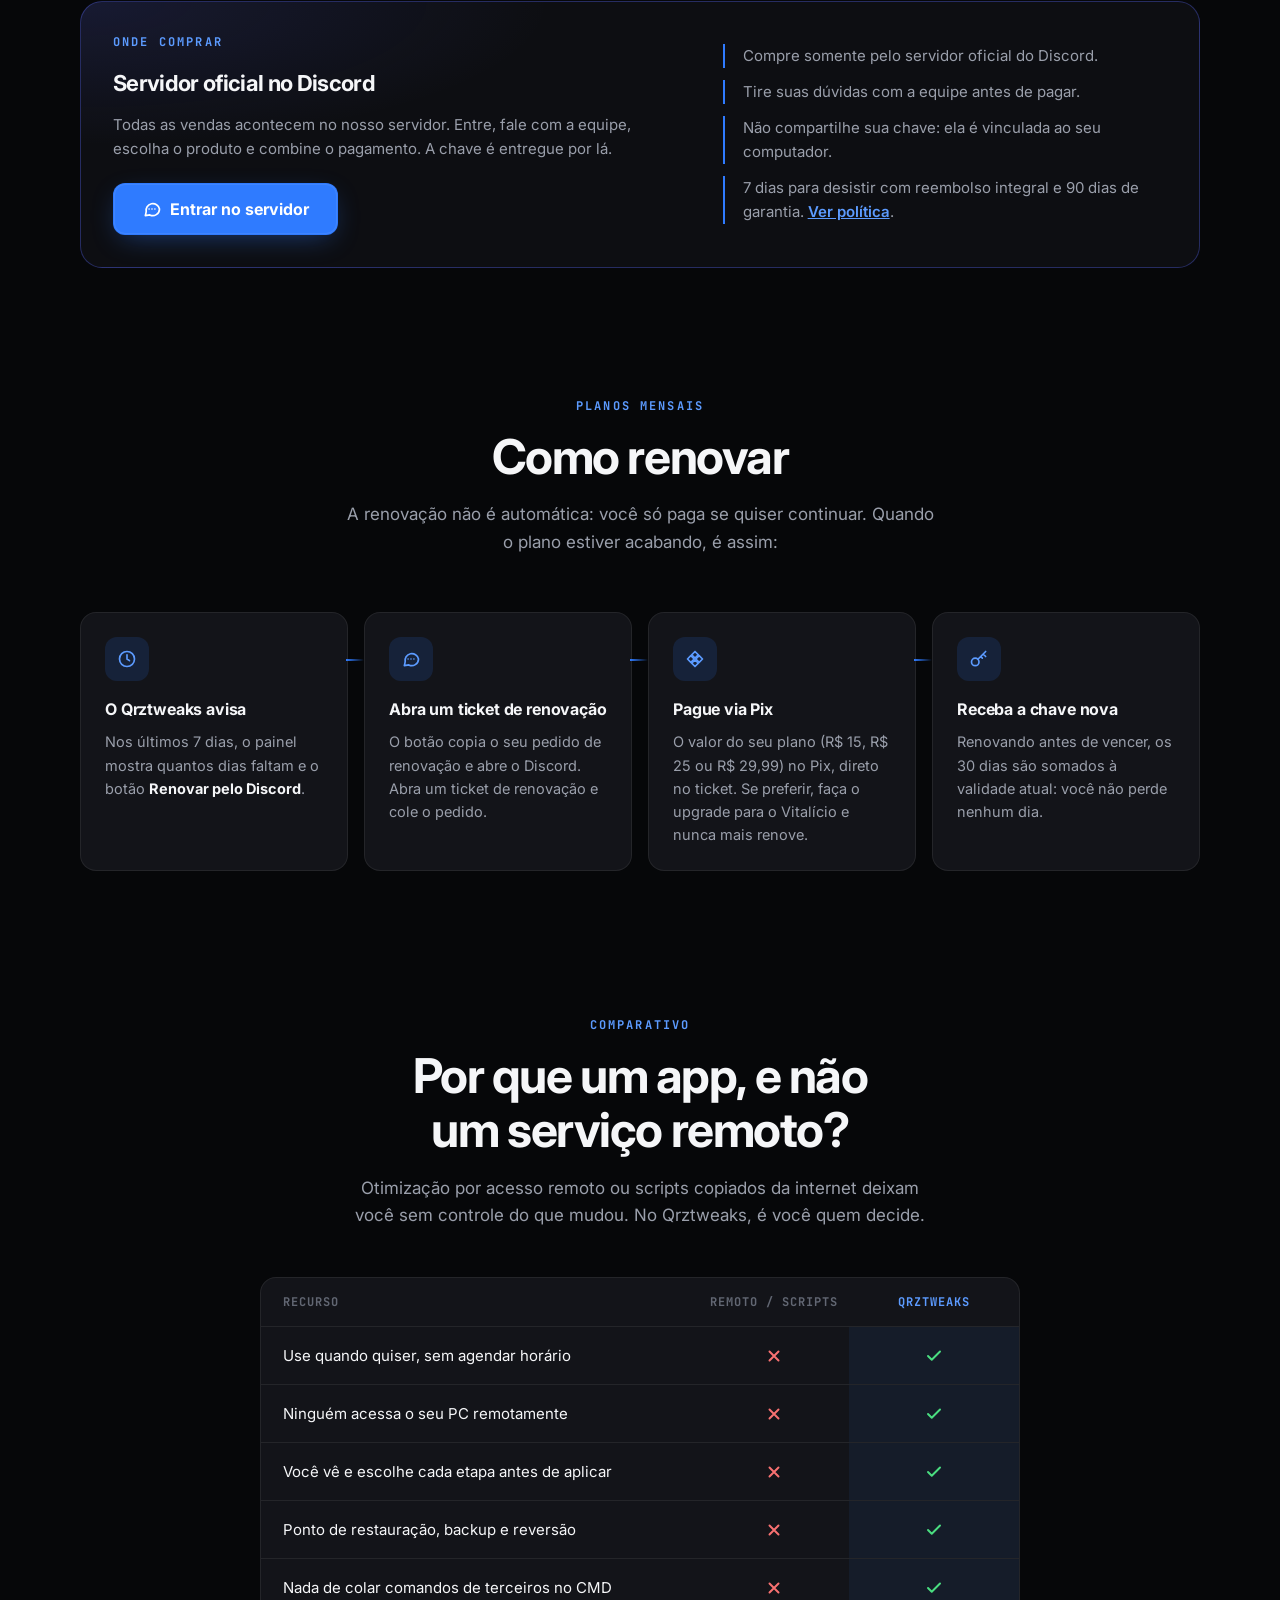
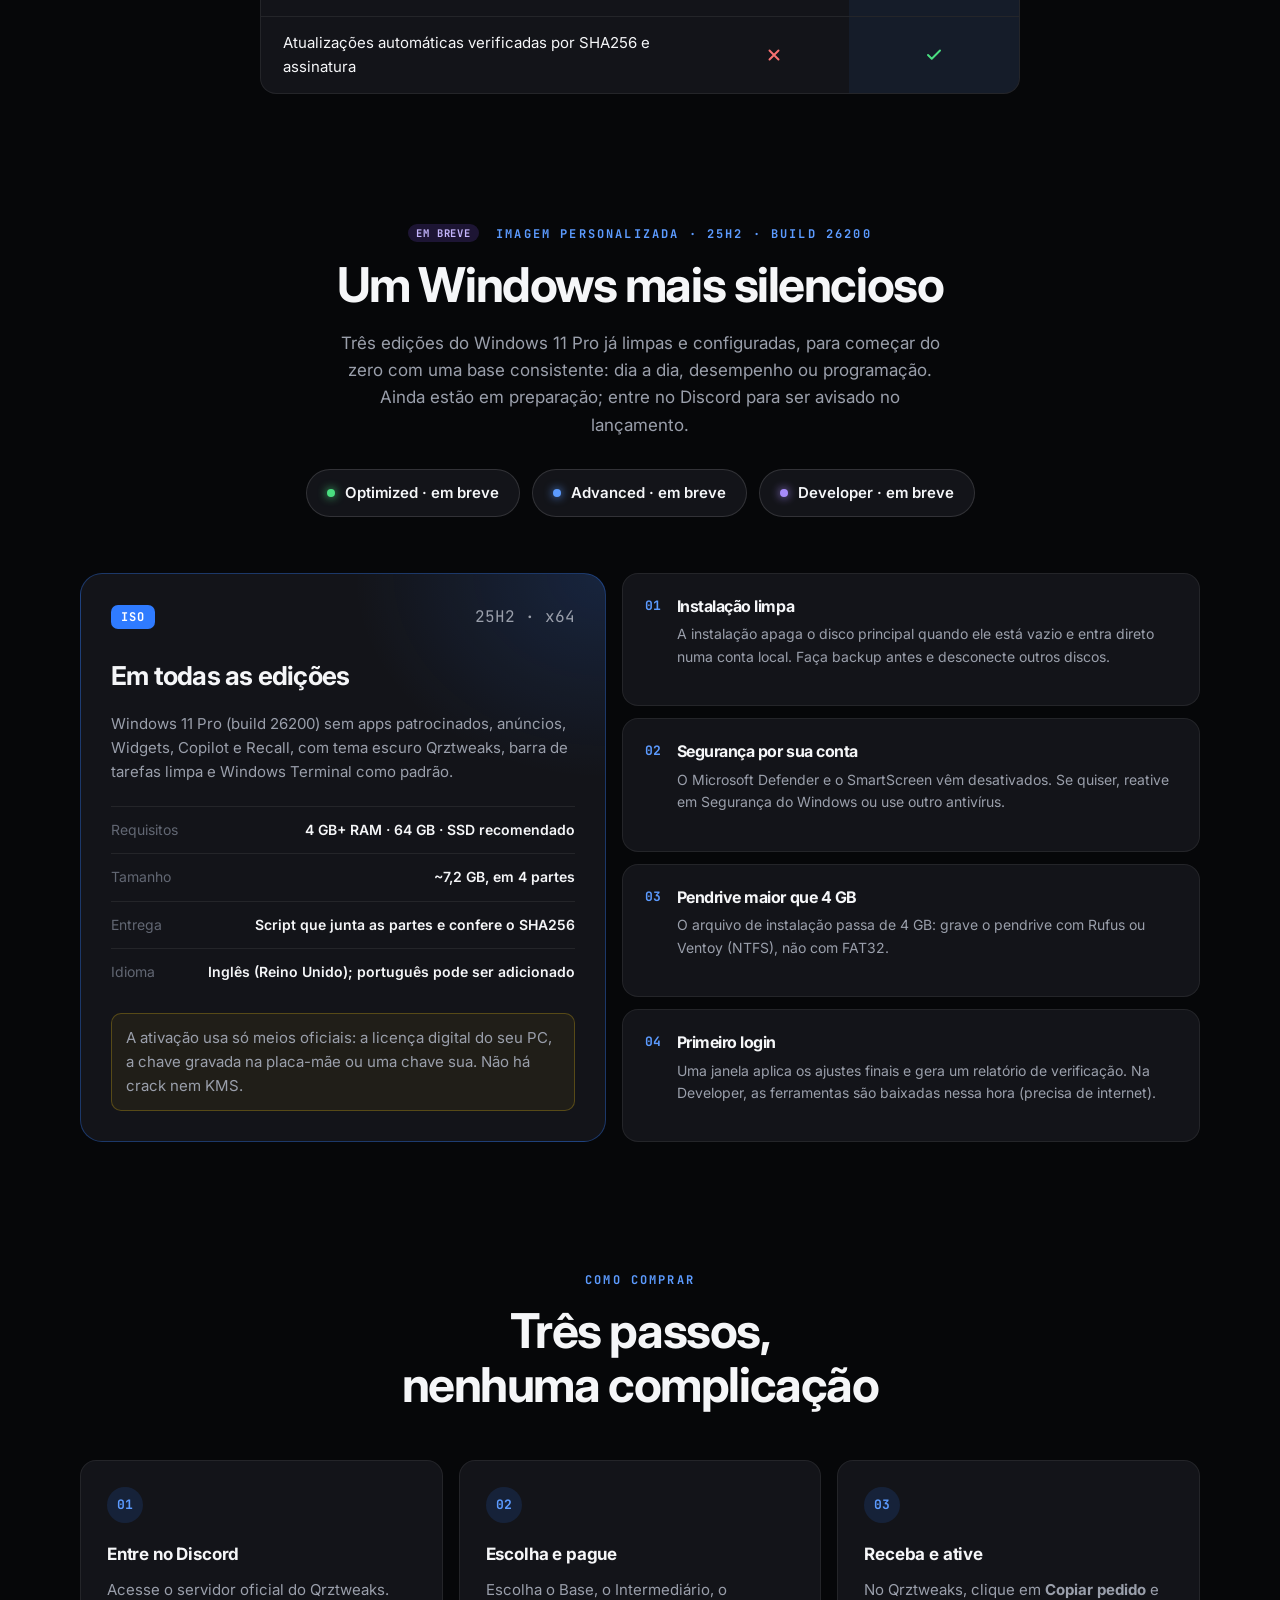
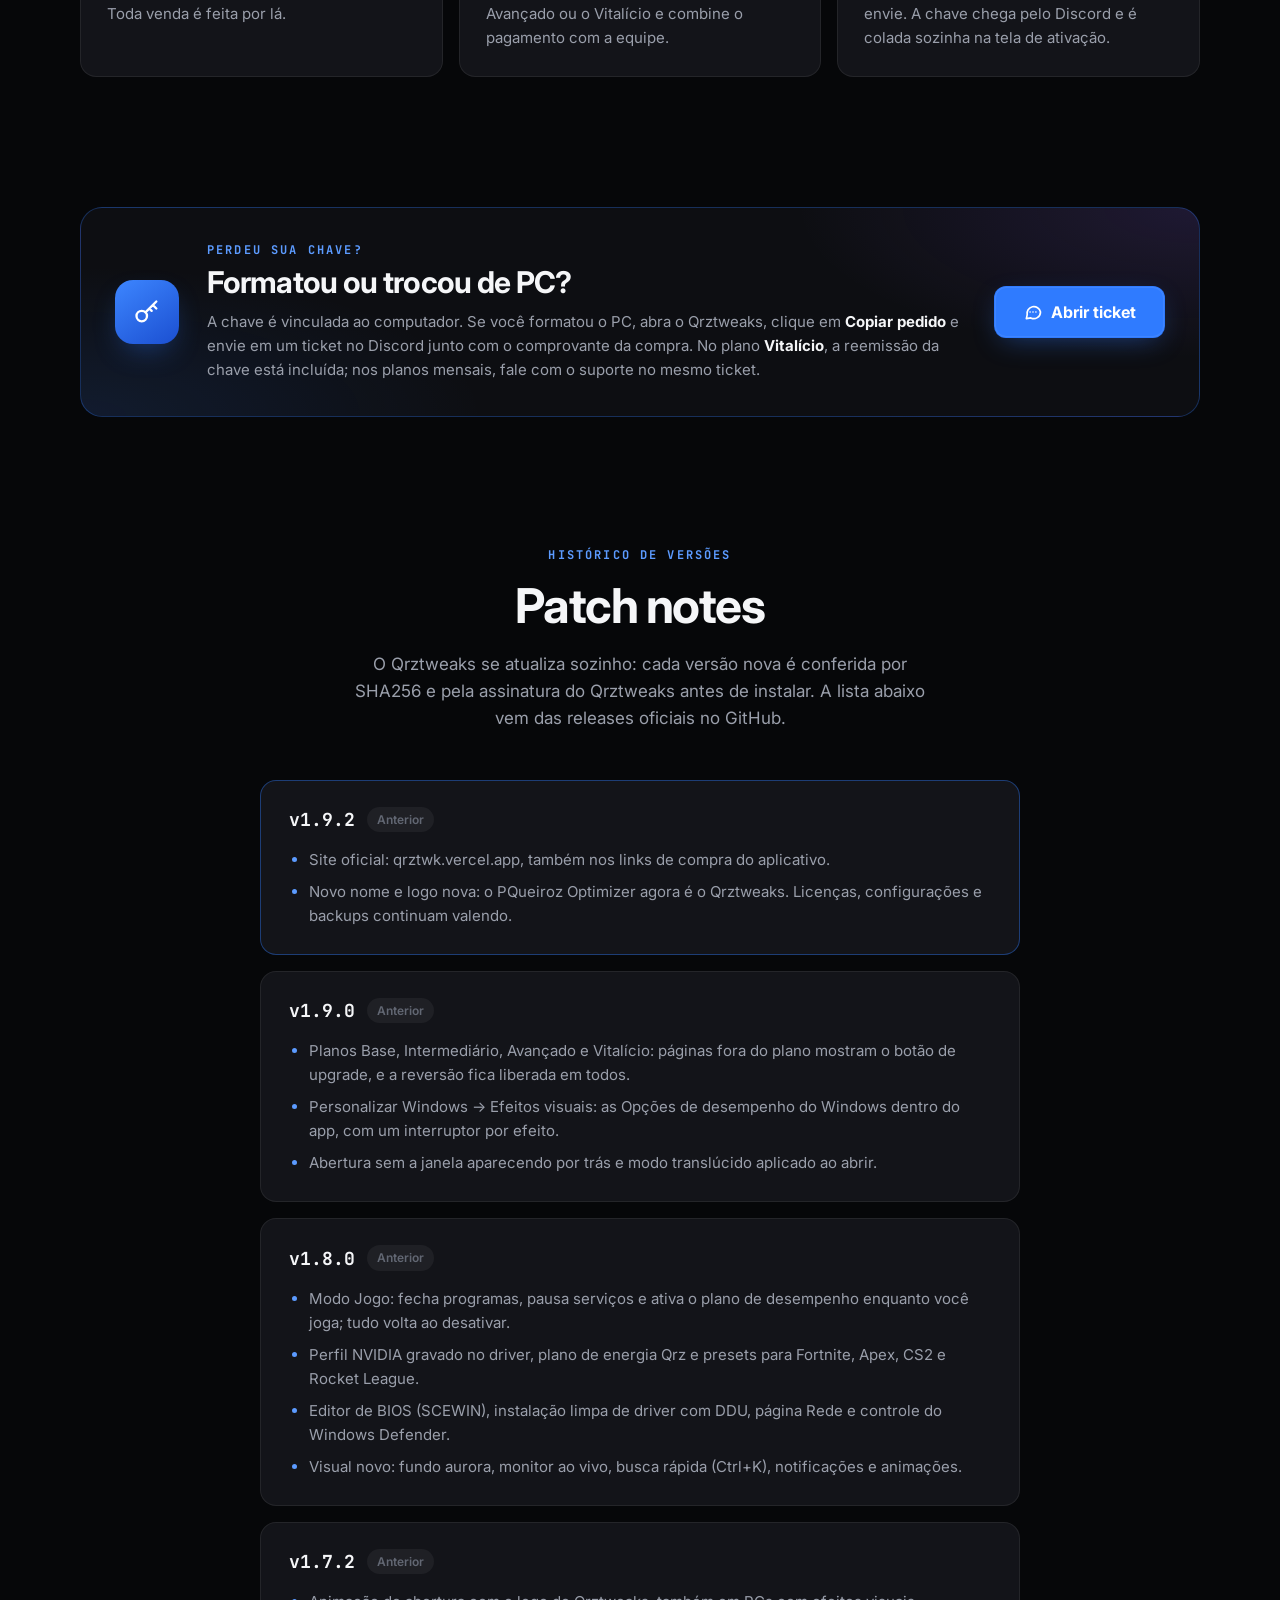
==== commit 46720b6e: "Add profiles, demo mode, signed updates, site 2.0 sections and English UI - Custom profiles (create," ====
--- a/site/index.html
+++ b/site/index.html
@@ -9,7 +9,29 @@
   <meta property="og:description" content="Otimização do Windows com backup e reversão. Planos a partir de R$ 15 por mês, ou o app completo para sempre por R$ 59,99.">
   <meta property="og:image" content="https://qrztwk.vercel.app/assets/shots/visao-geral.jpg">
   <meta property="og:url" content="https://qrztwk.vercel.app/">
-  <title>Qrztweaks · Otimizador de PC</title>
+  <meta property="og:type" content="website">
+  <meta property="og:locale" content="pt_BR">
+  <meta name="twitter:card" content="summary_large_image">
+  <link rel="canonical" href="https://qrztwk.vercel.app/">
+  <title>Qrztweaks · Otimizador de PC com Smart Optimize e Performance Lab</title>
+  <script type="application/ld+json">
+  {
+    "@context": "https://schema.org",
+    "@type": "SoftwareApplication",
+    "name": "Qrztweaks",
+    "applicationCategory": "UtilitiesApplication",
+    "operatingSystem": "Windows 10, Windows 11 (x64)",
+    "url": "https://qrztwk.vercel.app/",
+    "downloadUrl": "https://github.com/PQueirozDev/Optimizer/releases/latest",
+    "description": "Otimização do Windows com análise do PC, recomendações por objetivo, backup, reversão e medição real de FPS e frametime.",
+    "offers": [
+      { "@type": "Offer", "name": "Base (30 dias)", "price": "15.00", "priceCurrency": "BRL" },
+      { "@type": "Offer", "name": "Intermediário (30 dias)", "price": "25.00", "priceCurrency": "BRL" },
+      { "@type": "Offer", "name": "Avançado (30 dias)", "price": "29.99", "priceCurrency": "BRL" },
+      { "@type": "Offer", "name": "Vitalício", "price": "59.99", "priceCurrency": "BRL" }
+    ]
+  }
+  </script>
   <link rel="preconnect" href="https://fonts.googleapis.com">
   <link rel="preconnect" href="https://fonts.gstatic.com" crossorigin>
   <link href="https://fonts.googleapis.com/css2?family=Inter:wght@400;500;600;700;800&family=JetBrains+Mono:wght@500;700&display=swap" rel="stylesheet">
@@ -22,6 +44,7 @@
   <script>document.documentElement.classList.add("js");</script>
 </head>
 <body>
+  <a class="skip-link" href="#conteudo">Pular para o conteúdo</a>
   <svg width="0" height="0" style="position:absolute" aria-hidden="true">
     <defs>
       <symbol id="i-zap" viewBox="0 0 24 24"><path d="M13 2 4 14h7l-1 8 9-12h-7l1-8Z"/></symbol>
@@ -57,6 +80,9 @@
       </a>
       <nav class="nav" id="nav" aria-label="Navegação principal">
         <a href="#optimizer">Qrztweaks</a>
+        <a href="#smart-optimize">Smart Optimize</a>
+        <a href="#performance-lab">Performance Lab</a>
+        <a href="#seguranca">Segurança</a>
         <a href="#recursos">Recursos</a>
         <a href="#galeria">Galeria</a>
         <a href="#comprar">Planos</a>
@@ -74,13 +100,14 @@
   </header>
 
   <main id="inicio">
+    <span id="conteudo" tabindex="-1"></span>
     <!-- Hero -->
     <section class="hero">
       <canvas class="particles" aria-hidden="true"></canvas>
       <div class="hero-grid" aria-hidden="true"></div>
       <div class="container hero-inner hero-split">
         <div class="hero-copy">
-          <p class="kicker reveal"><span class="live-dot" aria-hidden="true"></span>Nova versão <span data-version>v1.8.0</span> · Modo Jogo, NVIDIA e BIOS</p>
+          <p class="kicker reveal"><span class="live-dot" aria-hidden="true"></span>Versão <span data-version>mais recente</span> · Smart Optimize, Performance Lab e Command Center</p>
           <h1 class="reveal" style="--d: 60ms">Extraia mais FPS<br>com <span class="accent rotator" data-words="controle total|menos input lag|backup em tudo|um clique por vez">controle total</span>.</h1>
           <p class="lead reveal" style="--d: 120ms">Modo Jogo, perfil NVIDIA, plano de energia de baixa latência, editor de BIOS e otimizações revisadas item por item — em um painel bonito, com monitor ao vivo e reversão em um clique.</p>
           <div class="hero-actions reveal" style="--d: 180ms">
@@ -140,7 +167,7 @@
             <svg class="i-play" viewBox="0 0 16 16" aria-hidden="true"><path d="M4 2.6v10.8c0 .8.9 1.3 1.6.8l8.2-5.4c.6-.4.6-1.2 0-1.6L5.6 1.8C4.9 1.3 4 1.8 4 2.6z"/></svg>
           </button>
         </div>
-        <figcaption class="fine">Apresentação feita com telas reais do Qrztweaks v1.8.0; o movimento de câmera, as transições e as legendas foram adicionados na edição.</figcaption>
+        <figcaption class="fine">Apresentação feita com telas reais do Qrztweaks; o movimento de câmera, as transições e as legendas foram adicionados na edição.</figcaption>
       </figure>
 
       <div class="container cards-4">
@@ -152,10 +179,73 @@
     </section>
 
 
+    <!-- Smart Optimize -->
+    <section id="smart-optimize" class="section">
+      <div class="container narrow center">
+        <p class="kicker reveal">Novo na 2.0</p>
+        <h2 class="reveal">Smart Optimize: só o que faz sentido no seu PC</h2>
+        <p class="section-lead reveal">Escolha o objetivo e o Qrztweaks lê o hardware e o estado de cada ajuste antes de recomendar. O que já está aplicado, não se aplica ao seu PC ou conflita com outro ajuste aparece separado, com o motivo.</p>
+        <div class="pills reveal">
+          <span class="pill"><i class="pill-dot"></i>Gaming competitivo</span>
+          <span class="pill"><i class="pill-dot alt"></i>Notebook</span>
+          <span class="pill"><i class="pill-dot dev"></i>Programação</span>
+          <span class="pill"><i class="pill-dot"></i>Uso diário</span>
+          <span class="pill"><i class="pill-dot alt"></i>Personalizado</span>
+        </div>
+      </div>
+      <div class="container cards-3">
+        <article class="card step spotlight reveal"><span class="step-num">01</span><h3>Analisa</h3><p>Processador, placa de vídeo, memória, disco, Windows, plano de energia e virtualização. Cada ajuste é lido no registro, nos serviços e nos apps: <b>recomendado</b>, <b>já aplicado</b>, <b>não aplicável</b>, <b>incompatível</b>, <b>requer revisão</b> ou <b>falha na leitura</b>.</p></article>
+        <article class="card step spotlight reveal" style="--d: 60ms"><span class="step-num">02</span><h3>Você revisa</h3><p>Cada item mostra o risco (Seguro, Moderado ou Avançado), se precisa reiniciar, os efeitos colaterais, como reverter e a evidência do benefício. Conflitos bloqueiam a aplicação até você escolher.</p></article>
+        <article class="card step spotlight reveal" style="--d: 120ms"><span class="step-num">03</span><h3>Aplica e confere</h3><p>Ponto de restauração e backup de cada item antes de mudar. Depois, o estado é lido de novo no Windows: um ajuste só aparece como concluído se a mudança for confirmada.</p></article>
+      </div>
+      <p class="container narrow center fine reveal">No objetivo Programação, Docker, WSL e Hyper-V são preservados. Alterações de BIOS e desativação de proteções do Windows nunca entram no Smart Optimize.</p>
+    </section>
+
+    <!-- Performance Lab -->
+    <section id="performance-lab" class="section">
+      <div class="container narrow center">
+        <p class="kicker reveal">Novo na 2.0</p>
+        <h2 class="reveal">Performance Lab: meça em vez de adivinhar</h2>
+        <p class="section-lead reveal">FPS médio, mínimo, 1% low, 0,1% low e frametime P95/P99 calculados a partir da apresentação real dos quadros, com o <a href="https://github.com/GameTechDev/PresentMon" target="_blank" rel="noreferrer">PresentMon</a>. Uso de CPU e GPU, memória, clocks, potência e indícios de limitação gravados a cada segundo. Nada é estimado: sem dados reais, o campo fica vazio.</p>
+      </div>
+      <div class="container cards-4">
+        <article class="card spotlight reveal"><span class="card-icon"><svg class="icon"><use href="#i-chart"/></svg></span><h3>Ao vivo</h3><p>Gráficos de FPS, CPU, GPU e temperatura enquanto você joga, com a captura rodando em segundo plano.</p></article>
+        <article class="card spotlight reveal" style="--d: 60ms"><span class="card-icon"><svg class="icon"><use href="#i-layers"/></svg></span><h3>Antes e depois</h3><p>Diferença absoluta e percentual, com aviso quando driver, resolução, Windows ou plano de energia mudaram entre os testes.</p></article>
+        <article class="card spotlight reveal" style="--d: 120ms"><span class="card-icon"><svg class="icon"><use href="#i-zap"/></svg></span><h3>Optimization Lab</h3><p>Testa um ajuste por vez com várias gravações. Diferenças pequenas ou inconsistentes aparecem como <b>sem diferença comprovada</b>.</p></article>
+        <article class="card spotlight reveal" style="--d: 180ms"><span class="card-icon"><svg class="icon"><use href="#i-download"/></svg></span><h3>Relatórios</h3><p>Exportação em CSV, JSON e PDF, com hardware, drivers e versão do Windows de cada teste.</p></article>
+      </div>
+      <div class="container narrow">
+        <h3 class="reveal">Resultados publicados</h3>
+        <p class="muted reveal">Só publicamos resultados verificáveis, cada um com hardware, jogo, configurações, resolução, metodologia, FPS médio, 1% low e variação entre as gravações. Ainda não há resultados publicados; quando houver, eles aparecem aqui.</p>
+        <div class="compare bench reveal" role="table" aria-label="Resultados de desempenho publicados">
+          <div class="compare-head" role="row"><span role="columnheader">Hardware e jogo</span><span role="columnheader">Antes</span><span class="hl" role="columnheader">Depois</span></div>
+          <div class="compare-row" role="row"><span role="cell">Nenhum resultado publicado ainda.</span><span class="cell" role="cell">—</span><span class="cell hl" role="cell">—</span></div>
+        </div>
+        <p class="fine reveal">Metodologia: mesma cena do jogo, mesmas configurações e resolução, pelo menos 3 gravações de 60 s antes e depois, PC aquecido e sem outros programas abertos. O ganho só conta se for consistente (teste t de Welch, p &lt; 0,05) e maior que 3%.</p>
+      </div>
+    </section>
+
+    <!-- Segurança -->
+    <section id="seguranca" class="section">
+      <div class="container narrow center">
+        <p class="kicker reveal">Segurança</p>
+        <h2 class="reveal">Controle, transparência e reversão</h2>
+        <p class="section-lead reveal">Um otimizador roda como administrador. Por isso cada mudança é revisável, tem backup e pode ser desfeita, e o próprio app é protegido contra adulteração.</p>
+      </div>
+      <ol class="container narrow rules reveal">
+        <li><b>Nada sem revisão.</b> Ajustes arriscados ou que a reversão não desfaz pedem uma confirmação própria, com a lista exata do que vai acontecer.</li>
+        <li><b>Backup antes de cada mudança.</b> Registro, serviços, plano de energia e tarefas têm o valor original guardado numa pasta só de administradores. Se o app fechar no meio, a próxima abertura avisa.</li>
+        <li><b>Atualizações assinadas.</b> O instalador é conferido por SHA256 e o arquivo de hashes é assinado com a chave do Qrztweaks; sem assinatura válida, nada é instalado automaticamente.</li>
+        <li><b>BIOS nunca é alterada sozinha.</b> O BIOS Advisor só recomenda. O editor grava apenas o que você escolher, com cópia original, validação dos valores e bloqueio se a versão da BIOS mudou.</li>
+        <li><b>Proteções do Windows preservadas.</b> O Smart Optimize não desliga o Defender. Exclusões amplas (unidade inteira, pasta do Windows, Downloads) são recusadas.</li>
+        <li><b>Sem acesso remoto e sem injeção em jogos.</b> O modo compacto e a ativação por jogo só leem a lista de processos: nada é injetado no jogo, então não há conflito com anti-cheat.</li>
+      </ol>
+    </section>
+
     <!-- Recursos: telas reais em linhas alternadas -->
     <section id="recursos" class="section">
       <div class="container narrow center">
-        <p class="kicker reveal">Novo na v1.8</p>
+        <p class="kicker reveal">Recursos</p>
         <h2 class="reveal">Tudo o que você precisa<br>para jogar melhor</h2>
         <p class="section-lead reveal">Cada tela abaixo é o Qrztweaks de verdade. Os recursos novos se somam às otimizações revisáveis, à limpeza e à inicialização que você já conhece.</p>
       </div>
@@ -244,7 +334,7 @@
           <p class="section-lead">O instalador é gratuito e sempre a versão mais recente. Na primeira abertura, o app mostra o ID do seu computador e copia o pedido de ativação para você mandar no Discord.</p>
           <div class="download-actions">
             <a class="btn btn-primary btn-lg btn-shine" href="https://github.com/PQueirozDev/Optimizer/releases/latest" data-download-link rel="noreferrer">
-              <svg class="icon"><use href="#i-download"/></svg>Baixar instalador <span class="download-version" data-version>v1.8.0</span>
+              <svg class="icon"><use href="#i-download"/></svg>Baixar instalador <span class="download-version" data-version></span>
             </a>
             <a class="btn btn-outline btn-lg" href="#comprar">Escolher um plano</a>
           </div>
@@ -453,7 +543,7 @@
         <div class="compare-row"><span>Você vê e escolhe cada etapa antes de aplicar</span><span class="cell"><svg class="icon no"><use href="#i-x"/></svg></span><span class="cell hl"><svg class="icon yes"><use href="#i-check"/></svg></span></div>
         <div class="compare-row"><span>Ponto de restauração, backup e reversão</span><span class="cell"><svg class="icon no"><use href="#i-x"/></svg></span><span class="cell hl"><svg class="icon yes"><use href="#i-check"/></svg></span></div>
         <div class="compare-row"><span>Nada de colar comandos de terceiros no CMD</span><span class="cell"><svg class="icon no"><use href="#i-x"/></svg></span><span class="cell hl"><svg class="icon yes"><use href="#i-check"/></svg></span></div>
-        <div class="compare-row"><span>Atualizações automáticas verificadas por SHA256</span><span class="cell"><svg class="icon no"><use href="#i-x"/></svg></span><span class="cell hl"><svg class="icon yes"><use href="#i-check"/></svg></span></div>
+        <div class="compare-row"><span>Atualizações automáticas verificadas por SHA256 e assinatura</span><span class="cell"><svg class="icon no"><use href="#i-x"/></svg></span><span class="cell hl"><svg class="icon yes"><use href="#i-check"/></svg></span></div>
       </div>
     </section>
 
@@ -523,11 +613,11 @@
       <div class="container narrow center">
         <p class="kicker reveal">Histórico de versões</p>
         <h2 class="reveal">Patch notes</h2>
-        <p class="section-lead reveal">O Qrztweaks se atualiza sozinho: cada versão nova é baixada e verificada por SHA256 antes de instalar.</p>
-      </div>
-      <div class="container narrow releases">
+        <p class="section-lead reveal">O Qrztweaks se atualiza sozinho: cada versão nova é conferida por SHA256 e pela assinatura do Qrztweaks antes de instalar. A lista abaixo vem das releases oficiais no GitHub.</p>
+      </div>
+      <div class="container narrow releases" id="release-list" aria-live="polite">
         <article class="release current reveal">
-          <div class="release-head"><b>v1.9.2</b><span class="tag">Atual</span></div>
+          <div class="release-head"><b>v1.9.2</b><span class="tag muted-tag">Anterior</span></div>
           <ul>
             <li>Site oficial: qrztwk.vercel.app, também nos links de compra do aplicativo.</li>
             <li>Novo nome e logo nova: o PQueiroz Optimizer agora é o Qrztweaks. Licenças, configurações e backups continuam valendo.</li>
@@ -619,10 +709,13 @@
       <div class="container narrow faq reveal">
         <details><summary>Qual a diferença entre os planos?<svg class="icon"><use href="#i-plus"/></svg></summary><div class="faq-body"><p>O <b>Base</b> (R$ 15/mês) libera as otimizações revisadas, Inicialização, Correções, Ferramentas e a Limpeza rápida. O <b>Intermediário</b> (R$ 25/mês) soma Serviços, Apps e Debloat, Drivers, Rede, Recursos e a Central de diagnóstico. O <b>Avançado</b> (R$ 29,99/mês) libera o app inteiro, com Modo Jogo, perfil NVIDIA, BIOS / UEFI e Personalizar Windows. O <b>Vitalício</b> (R$ 59,99 uma vez) é o app completo sem vencimento, com reemissão da chave se você formatar o PC e suporte prioritário. Em todos, a reversão do que foi aplicado fica sempre disponível. Veja a <a href="#comprar">tabela</a>.</p></div></details>
         <details><summary>Posso mudar de plano depois?<svg class="icon"><use href="#i-plus"/></svg></summary><div class="faq-body"><p>Pode. No app, em <b>Configurações → Minha licença</b>, cada plano acima do seu tem um botão de upgrade que copia o pedido; cole no ticket do Discord, pague a diferença via Pix e ative a chave nova. As páginas fora do seu plano também mostram o botão de upgrade.</p></div></details>
-        <details><summary>Preciso de chave para usar o app?<svg class="icon"><use href="#i-plus"/></svg></summary><div class="faq-body"><p>Sim. Você pode <a href="#baixar">baixar o instalador</a> antes de comprar: na primeira abertura, o app mostra o ID do computador e um botão para copiar o pedido. Envie o pedido no ticket do Discord e a chave chega vinculada ao seu PC.</p></div></details>
+        <details><summary>Preciso de chave para usar o app?<svg class="icon"><use href="#i-plus"/></svg></summary><div class="faq-body"><p>Para aplicar ajustes, sim. Você pode <a href="#baixar">baixar o instalador</a> antes de comprar e usar o <b>modo demonstração</b>: veja o hardware, o monitor ao vivo, o diagnóstico, o Performance Lab e as recomendações do Smart Optimize, sem aplicar nada. Para ativar, o app mostra o ID do computador e um botão para copiar o pedido; envie no ticket do Discord e a chave chega vinculada ao seu PC.</p></div></details>
+        <details><summary>O Smart Optimize aplica tudo sozinho?<svg class="icon"><use href="#i-plus"/></svg></summary><div class="faq-body"><p>Não. Ele analisa e marca o que é recomendado para o seu objetivo, mas você revisa item por item antes de aplicar. Depois, o app lê o estado do Windows de novo e mostra o que foi confirmado.</p></div></details>
+        <details><summary>O que preciso para medir FPS?<svg class="icon"><use href="#i-plus"/></svg></summary><div class="faq-body"><p>O Performance Lab usa o <a href="https://github.com/GameTechDev/PresentMon/releases" target="_blank" rel="noreferrer">PresentMon</a>, ferramenta aberta e gratuita da Intel: baixe no GitHub oficial e escolha o arquivo no app. Sem ele, o Performance Lab grava os sensores (CPU, GPU, memória), mas não mostra FPS, porque FPS não é estimado.</p></div></details>
+        <details><summary>O modo compacto funciona com anti-cheat?<svg class="icon"><use href="#i-plus"/></svg></summary><div class="faq-body"><p>Sim. É uma janela separada, para um segundo monitor, e não um overlay dentro do jogo: nada é injetado no processo do jogo.</p></div></details>
         <details><summary>Como renovo um plano mensal?<svg class="icon"><use href="#i-plus"/></svg></summary><div class="faq-body"><p>Quando estiver acabando, o app avisa. Clique em <b>Renovar pelo Discord</b>, abra um ticket de renovação, cole o pedido e pague via Pix. Os 30 dias novos são somados à validade atual. Veja <a href="#renovar">Como renovar</a>.</p></div></details>
         <details><summary>Os planos mensais são cobrados automaticamente?<svg class="icon"><use href="#i-plus"/></svg></summary><div class="faq-body"><p>Não. Não existe cobrança recorrente: se você não renovar, a licença simplesmente expira ao fim dos 30 dias.</p></div></details>
-        <details><summary>Formatei o PC. Perco a licença?<svg class="icon"><use href="#i-plus"/></svg></summary><div class="faq-body"><p>A chave é vinculada ao computador, então depois de formatar é preciso uma chave nova. No Vitalício, a reemissão está incluída: abra o Qrztweaks, copie o pedido e envie em um ticket no Discord.</p></div></details>
+        <details><summary>Formatei o PC. Perco a licença?<svg class="icon"><use href="#i-plus"/></svg></summary><div class="faq-body"><p>A chave é vinculada ao computador, então depois de formatar é preciso uma chave nova. Na tela de ativação, clique em <b>Troquei de PC / reinstalei o Windows</b>: o app copia um pedido de transferência com o novo ID; envie em um ticket no Discord. No Vitalício, a reemissão está incluída.</p></div></details>
         <details><summary>Posso usar em mais de um computador?<svg class="icon"><use href="#i-plus"/></svg></summary><div class="faq-body"><p>Cada chave vale para um computador. Para outro PC, é preciso outra licença.</p></div></details>
         <details><summary>O Qrztweaks altera o Windows automaticamente?<svg class="icon"><use href="#i-plus"/></svg></summary><div class="faq-body"><p>Não. Os fluxos avançados mostram as etapas e permitem selecionar exatamente o que será aplicado.</p></div></details>
         <details><summary>Posso desfazer as alterações?<svg class="icon"><use href="#i-plus"/></svg></summary><div class="faq-body"><p>Configurações de registro, energia e serviços têm backup. Remoções de arquivos e aplicativos exigem reinstalação ou backup próprio, e o app avisa antes quais etapas não são reversíveis.</p></div></details>
--- a/site/styles.css
+++ b/site/styles.css
@@ -2515,3 +2515,13 @@
     font-size: 15px;
   }
 }
+
+/* Acessibilidade: atalho para pular o menu (aparece só com o teclado) */
+.skip-link { position: absolute; left: 12px; top: -48px; z-index: 1000; padding: 10px 14px; border-radius: 10px; background: #7c3aed; color: #fff; font-weight: 600; text-decoration: none; transition: top .15s ease; }
+.skip-link:focus { top: 12px; outline: 2px solid #fff; outline-offset: 2px; }
+#conteudo:focus { outline: none; }
+
+/* Performance Lab: tabela de resultados publicados */
+.compare.bench { margin-top: 18px; }
+.release-date { margin-left: auto; font-size: .82rem; }
+@media (prefers-reduced-motion: reduce) { .skip-link { transition: none; } }
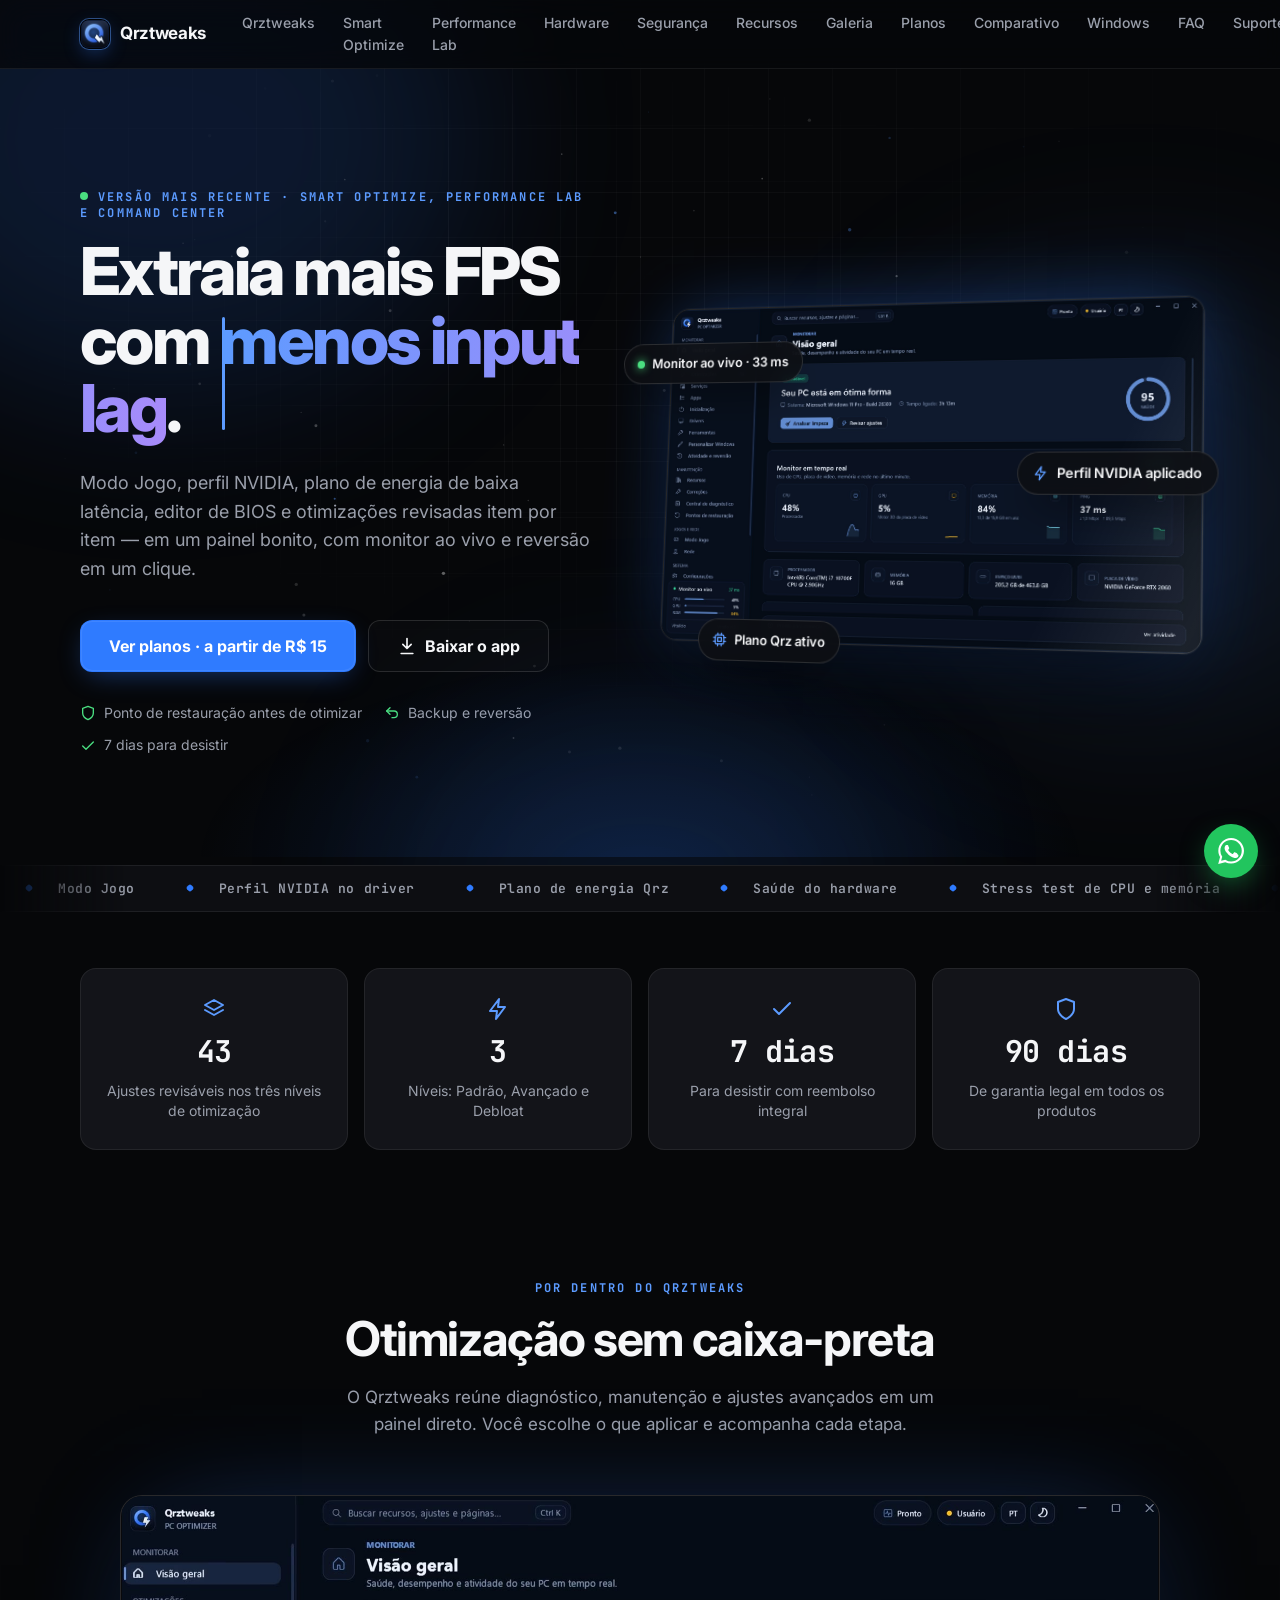
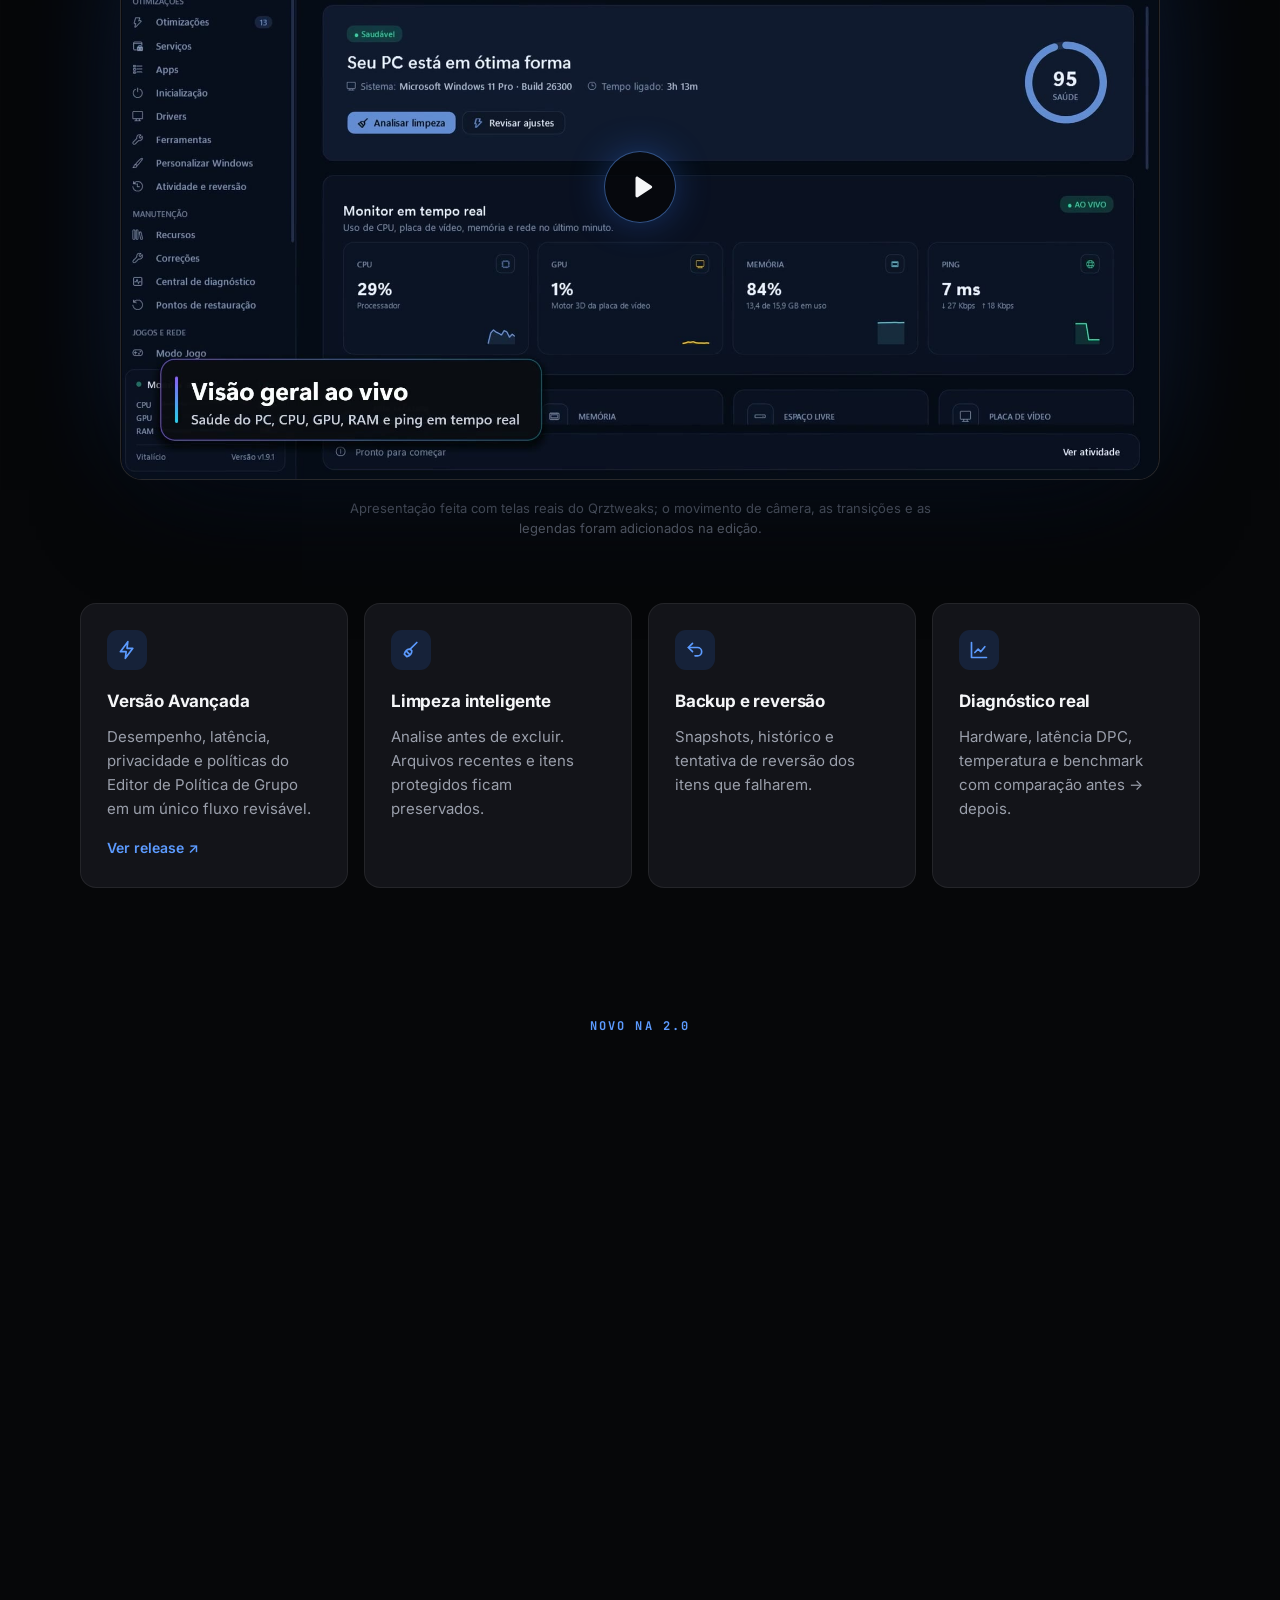
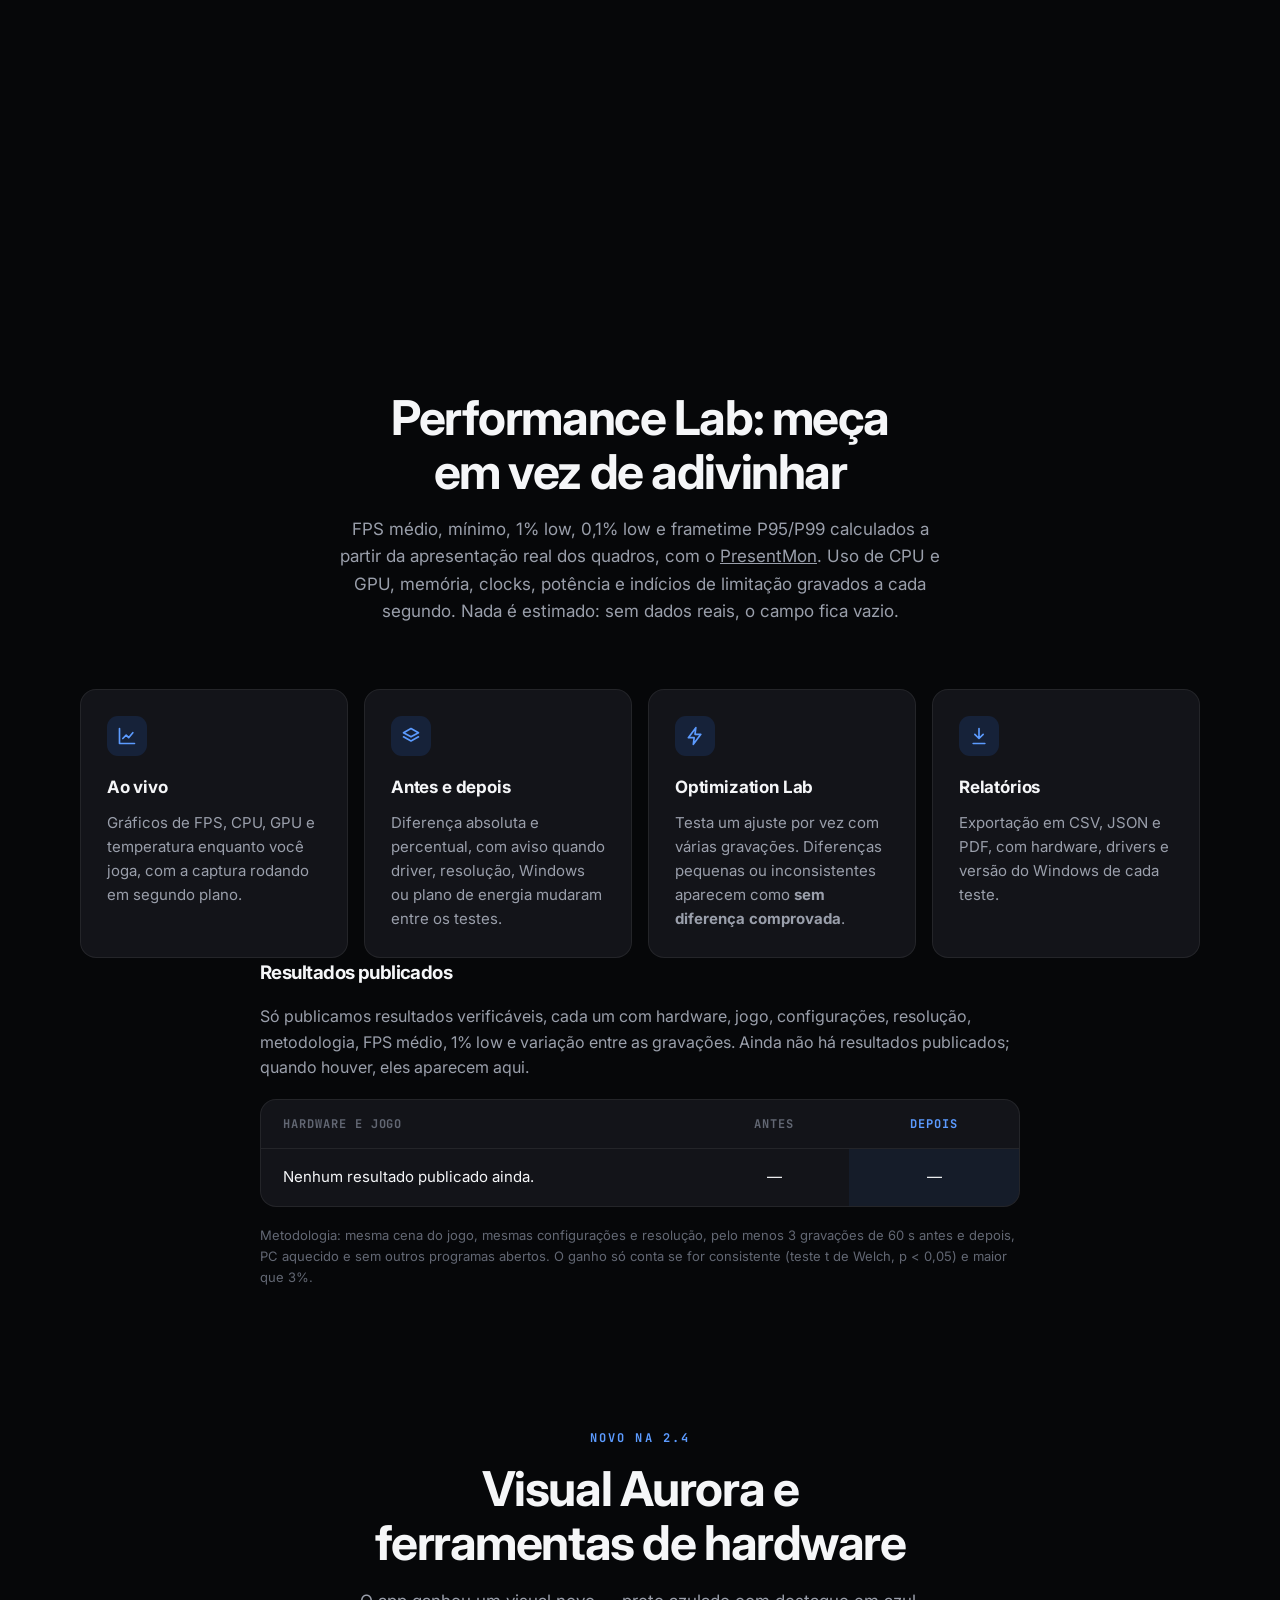
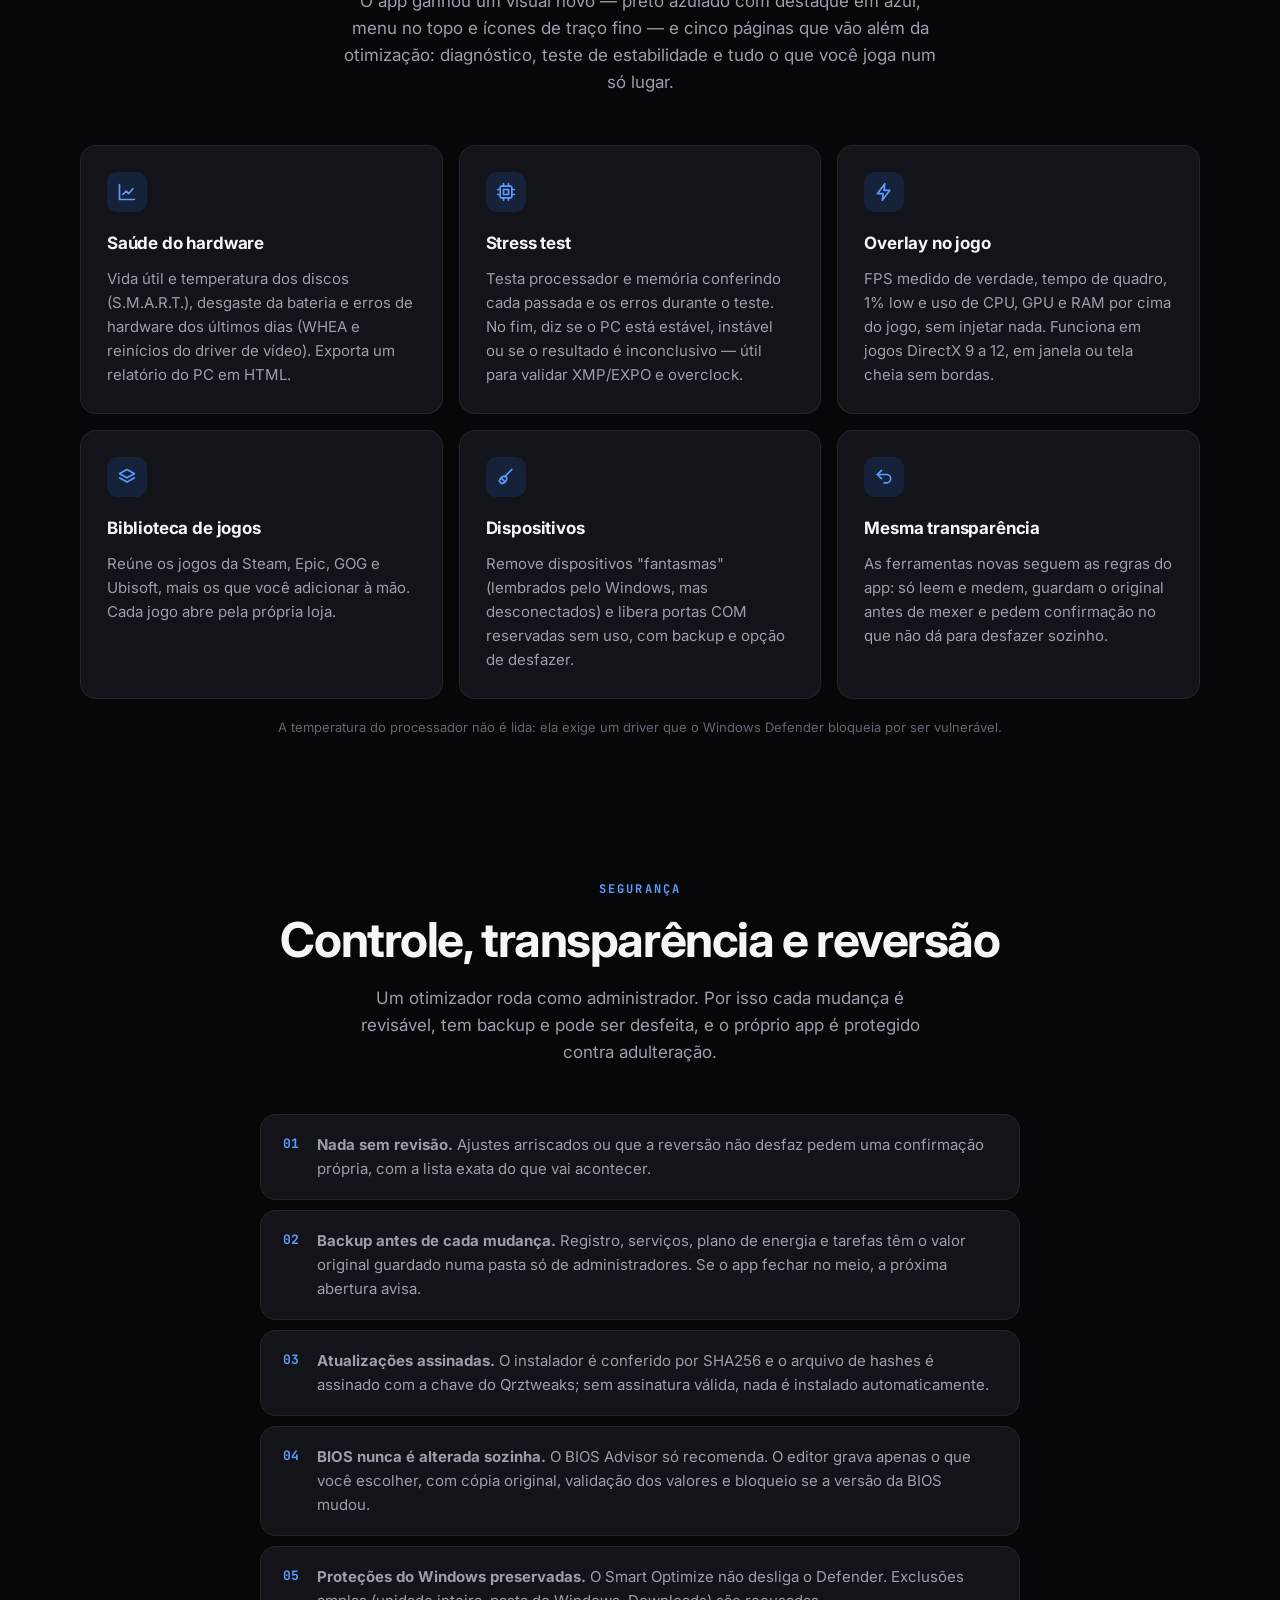
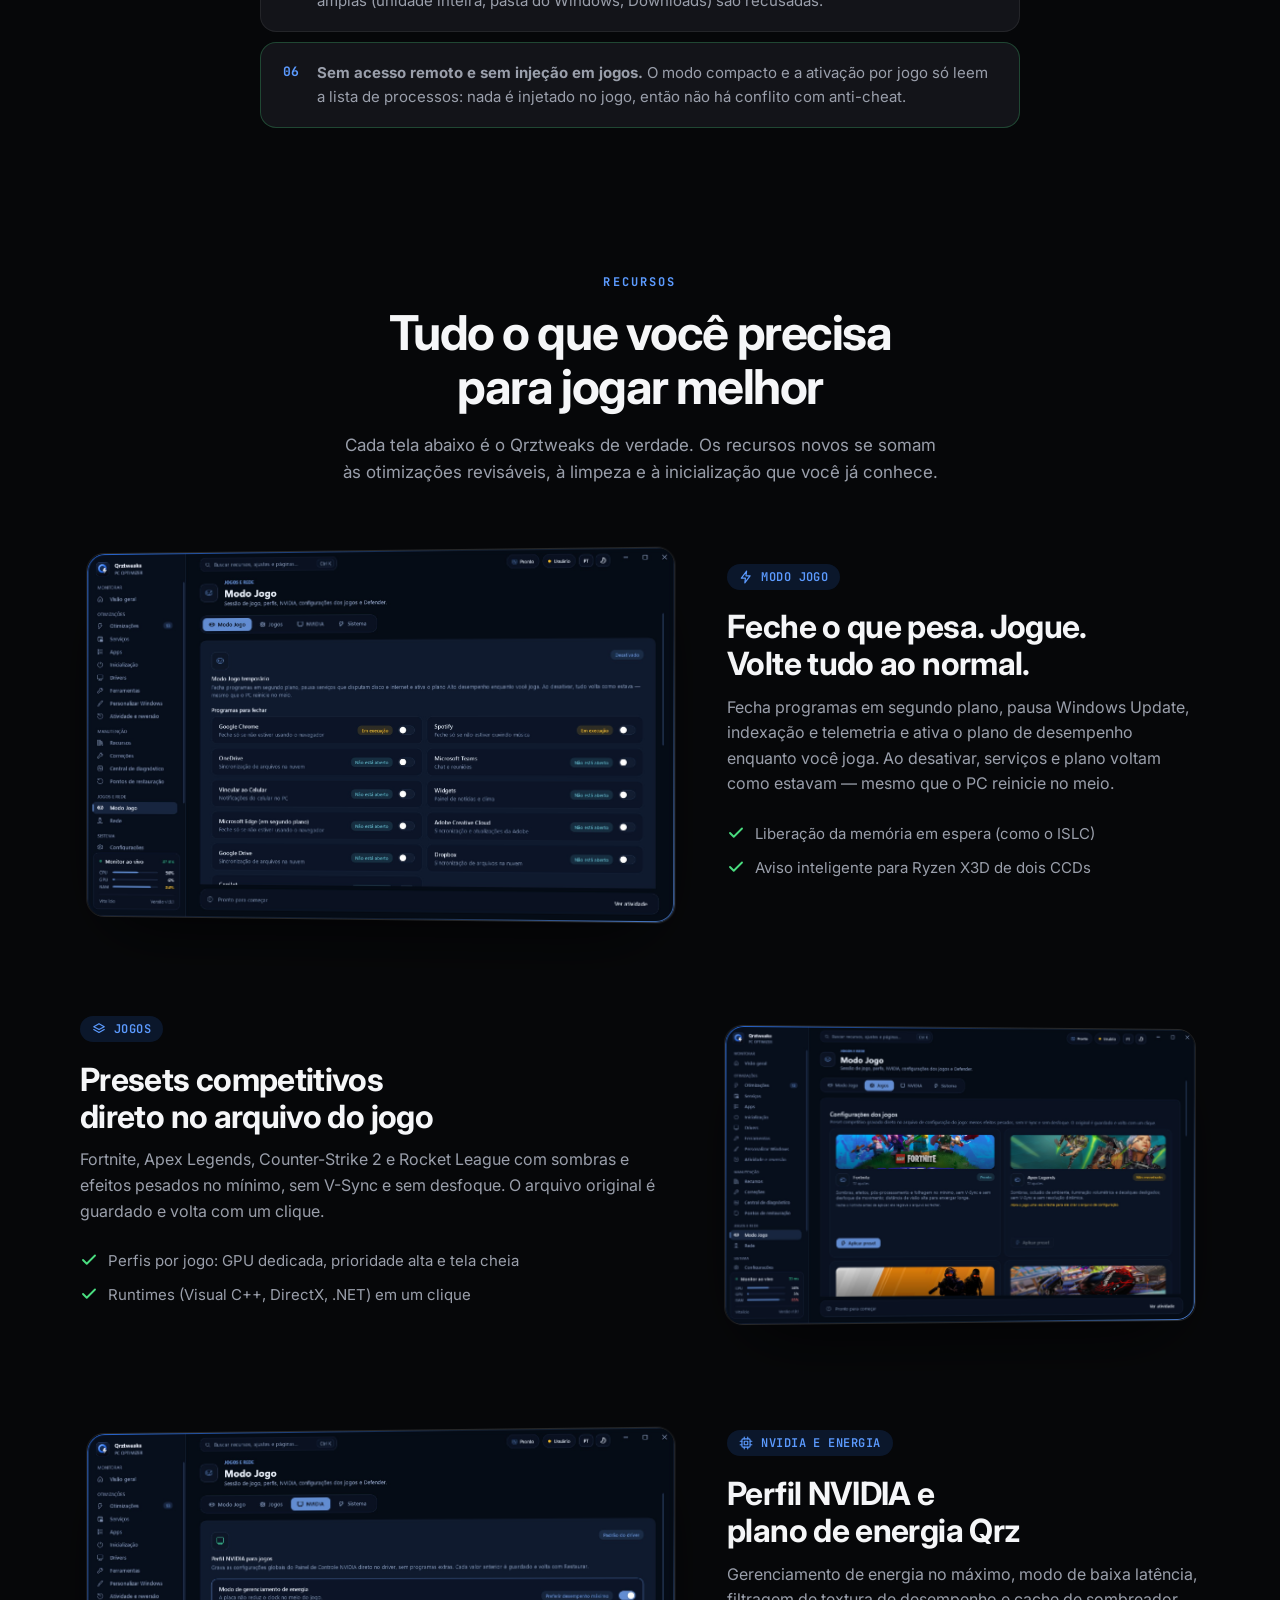
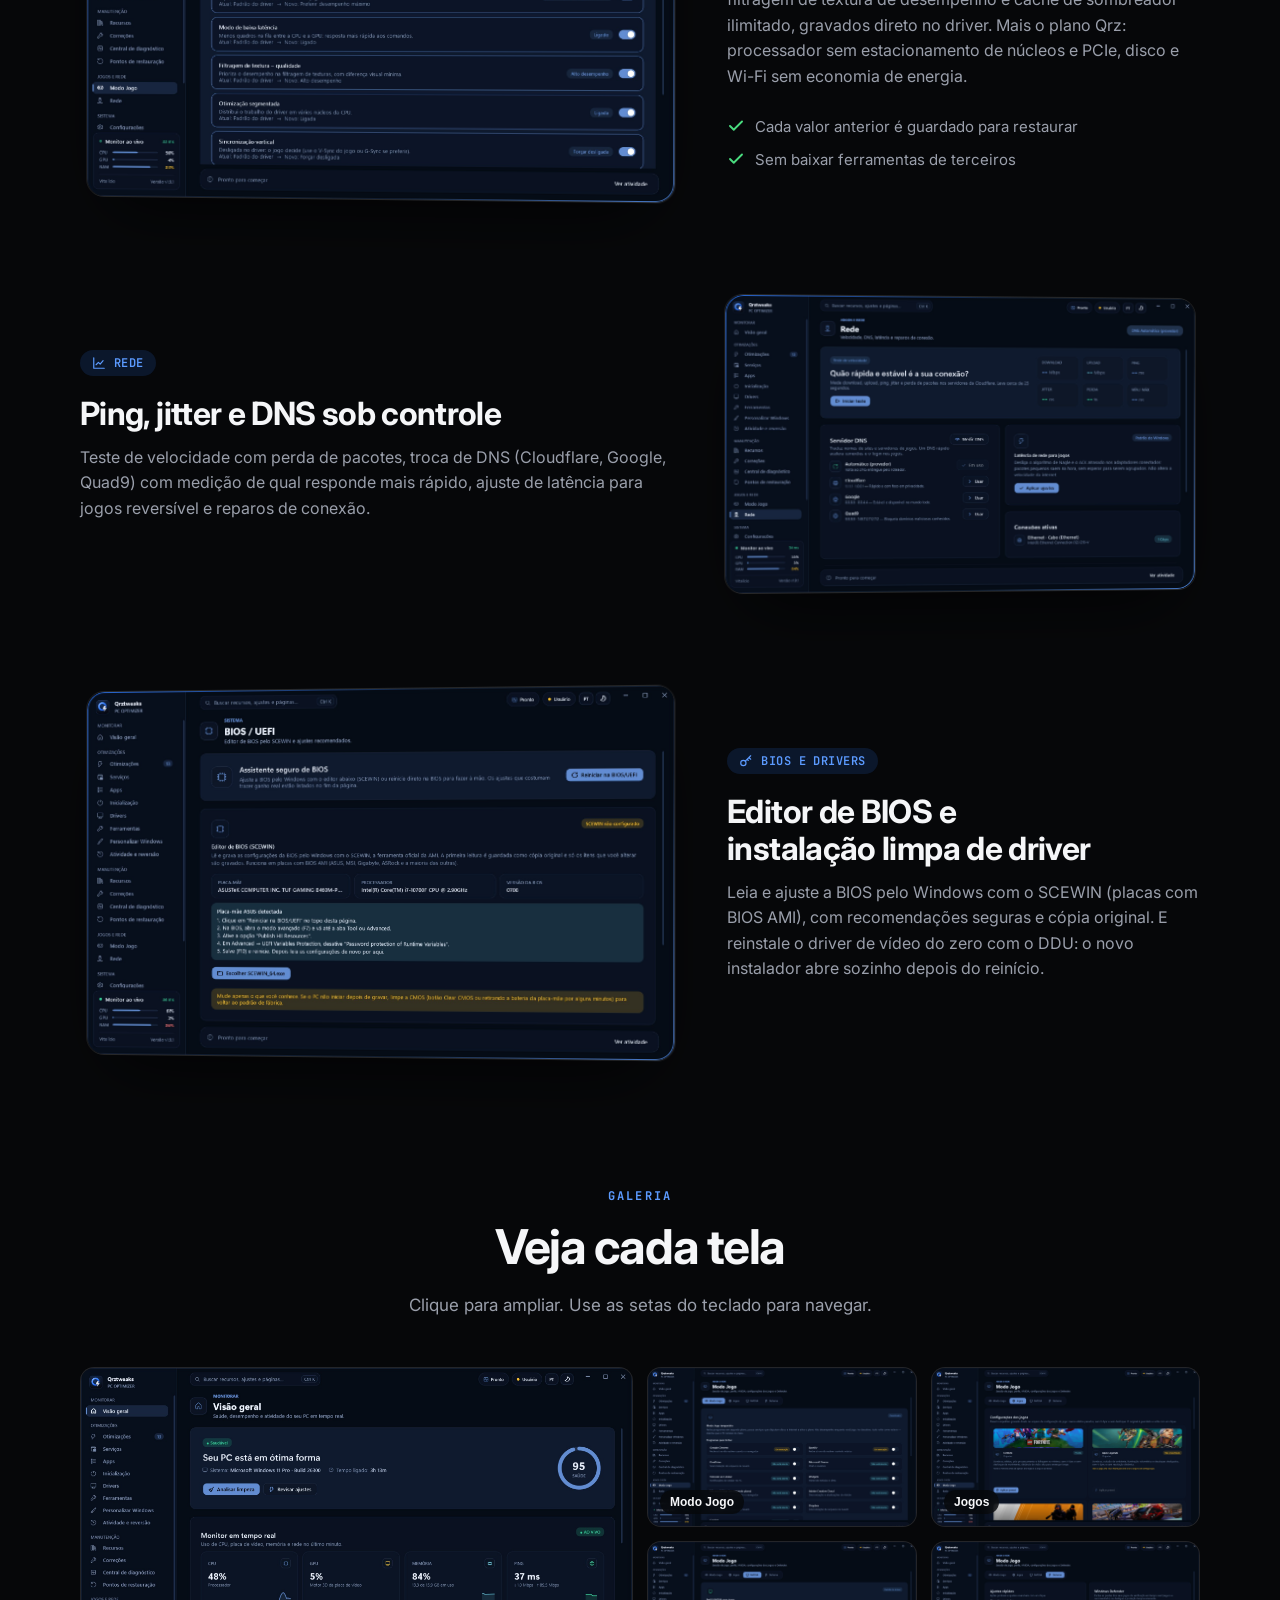
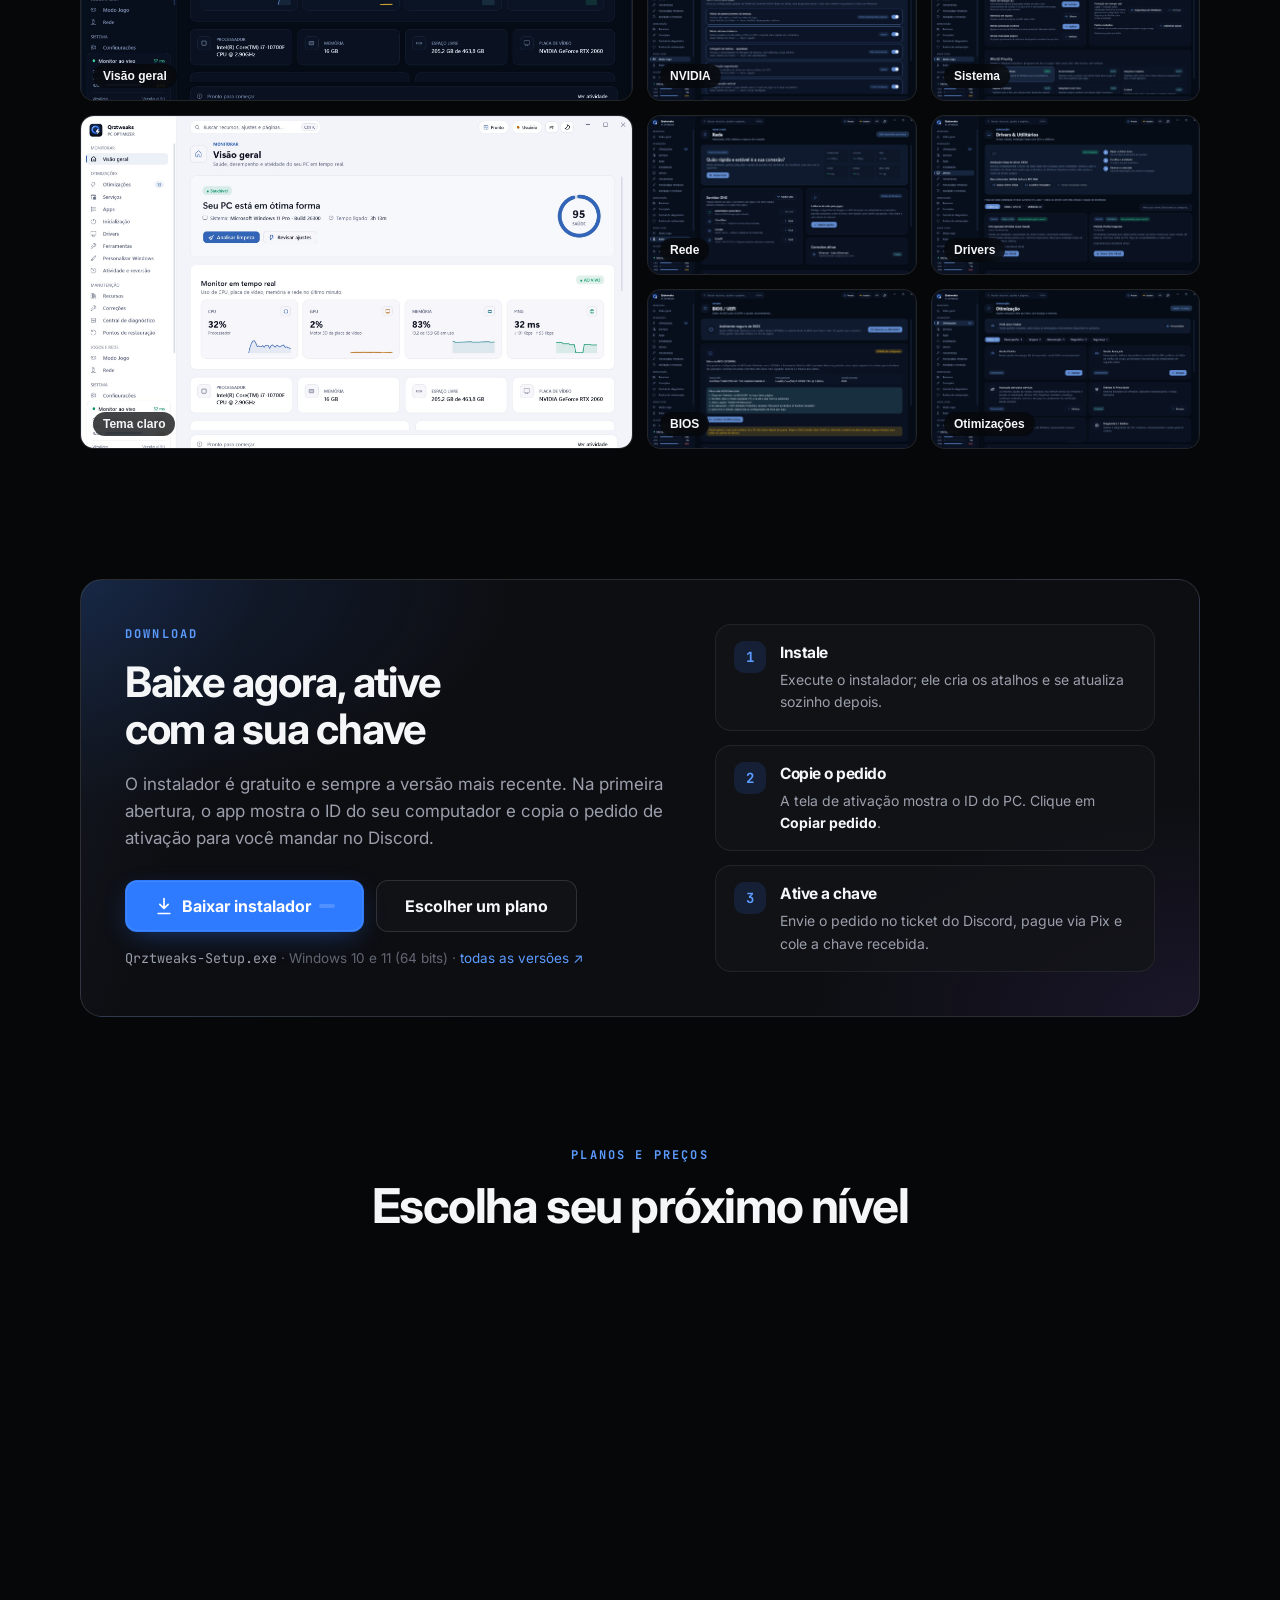
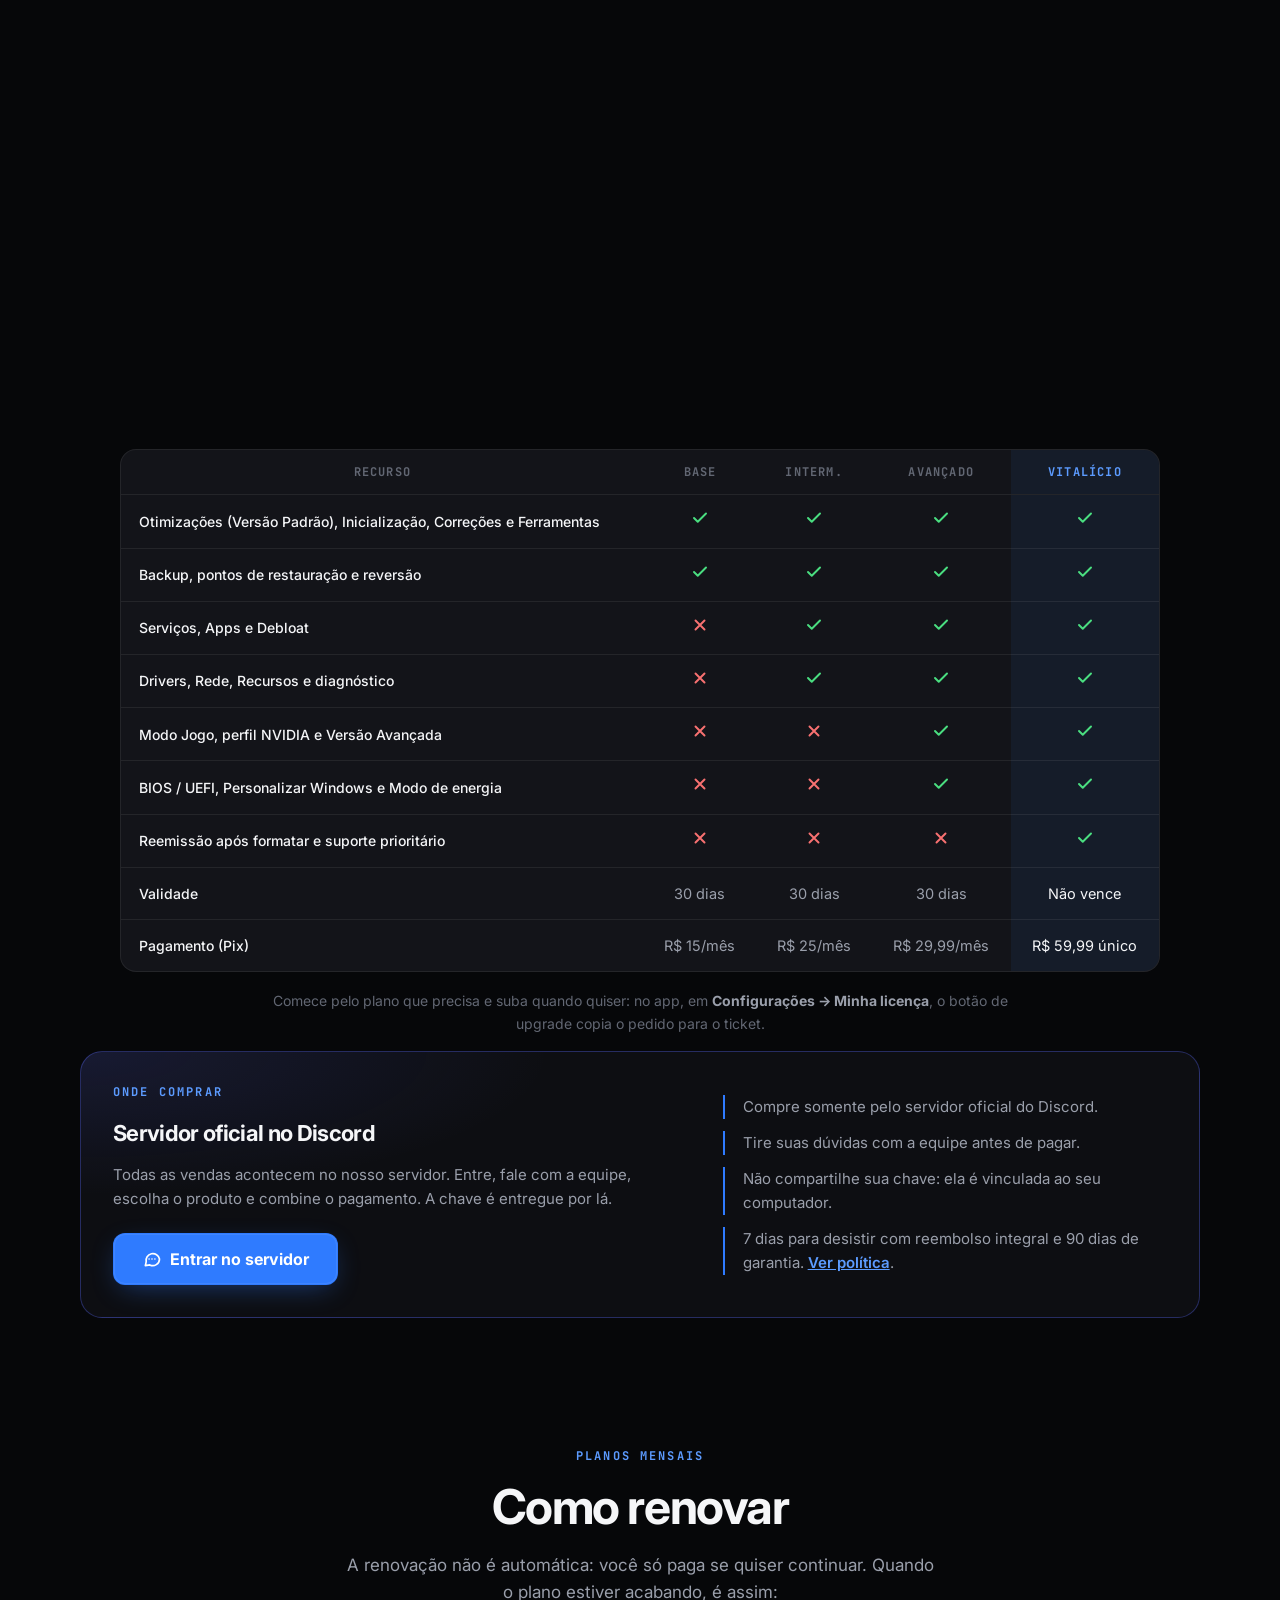
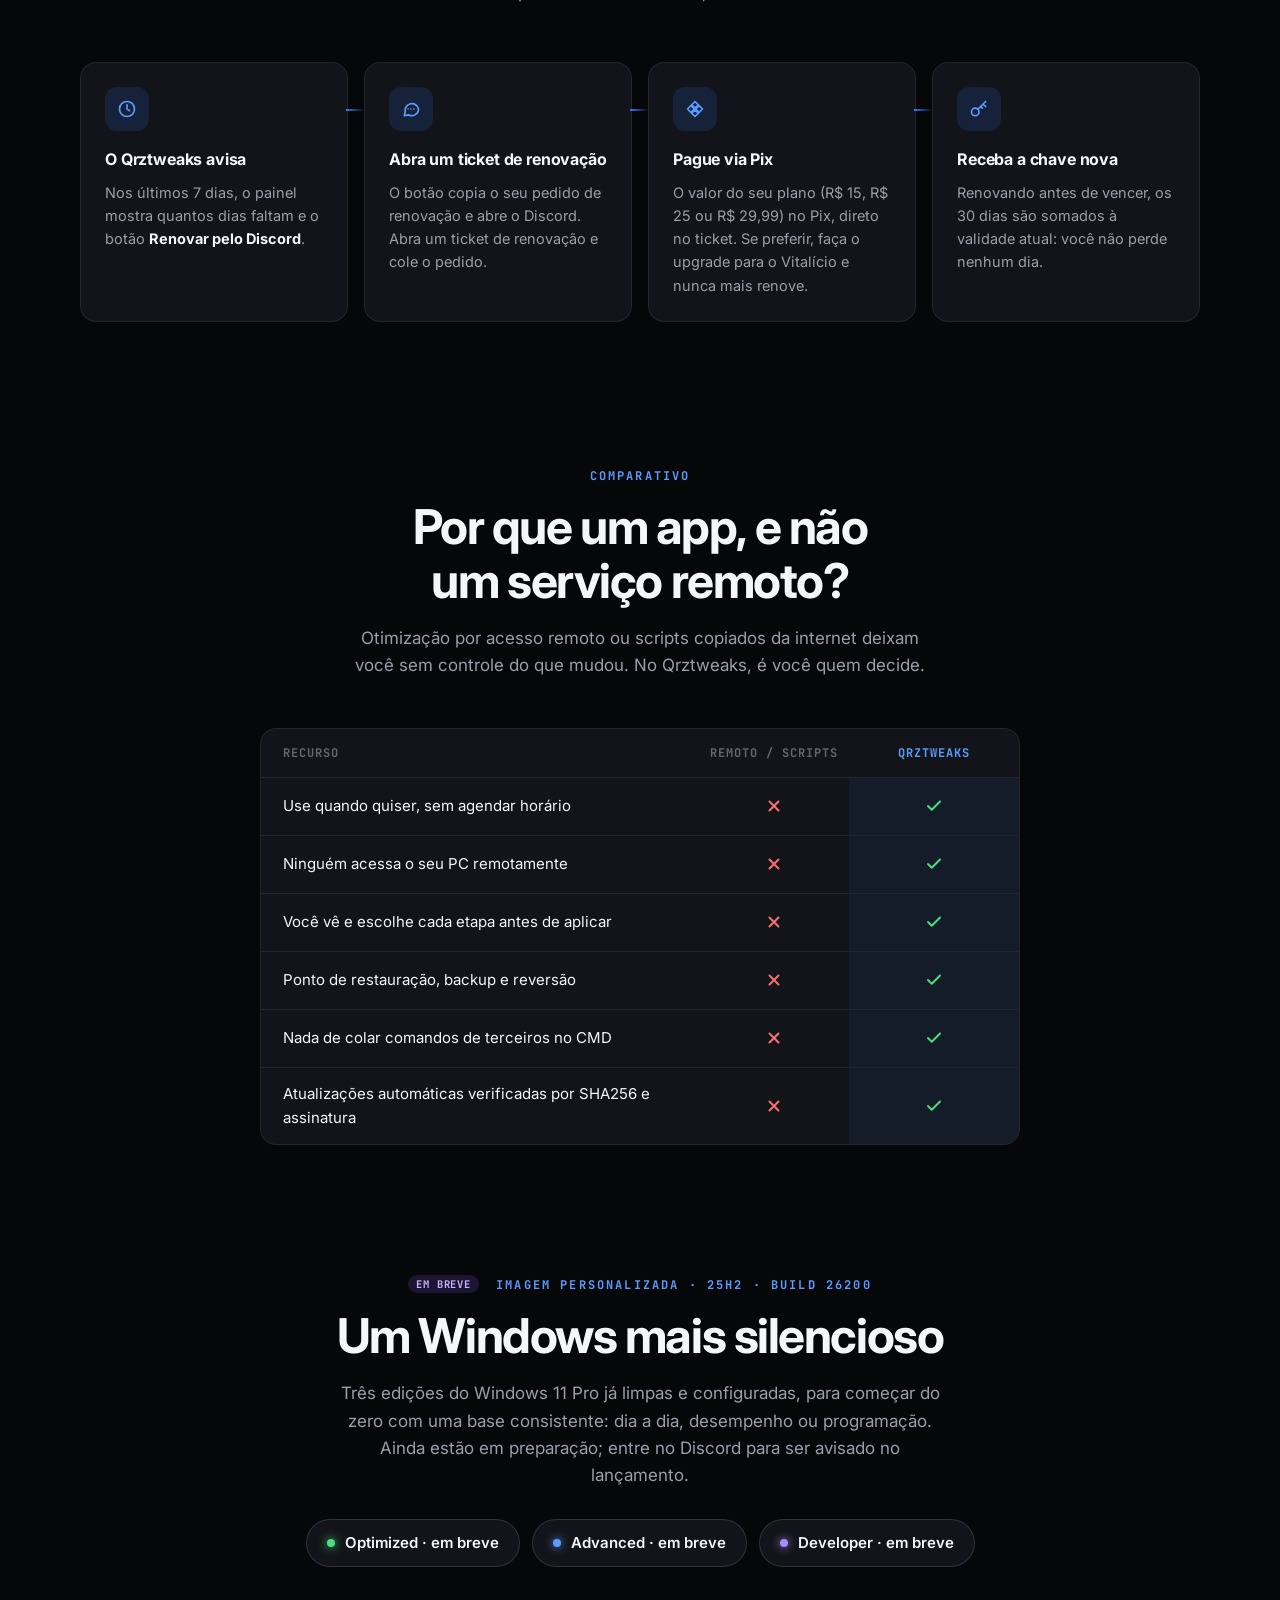
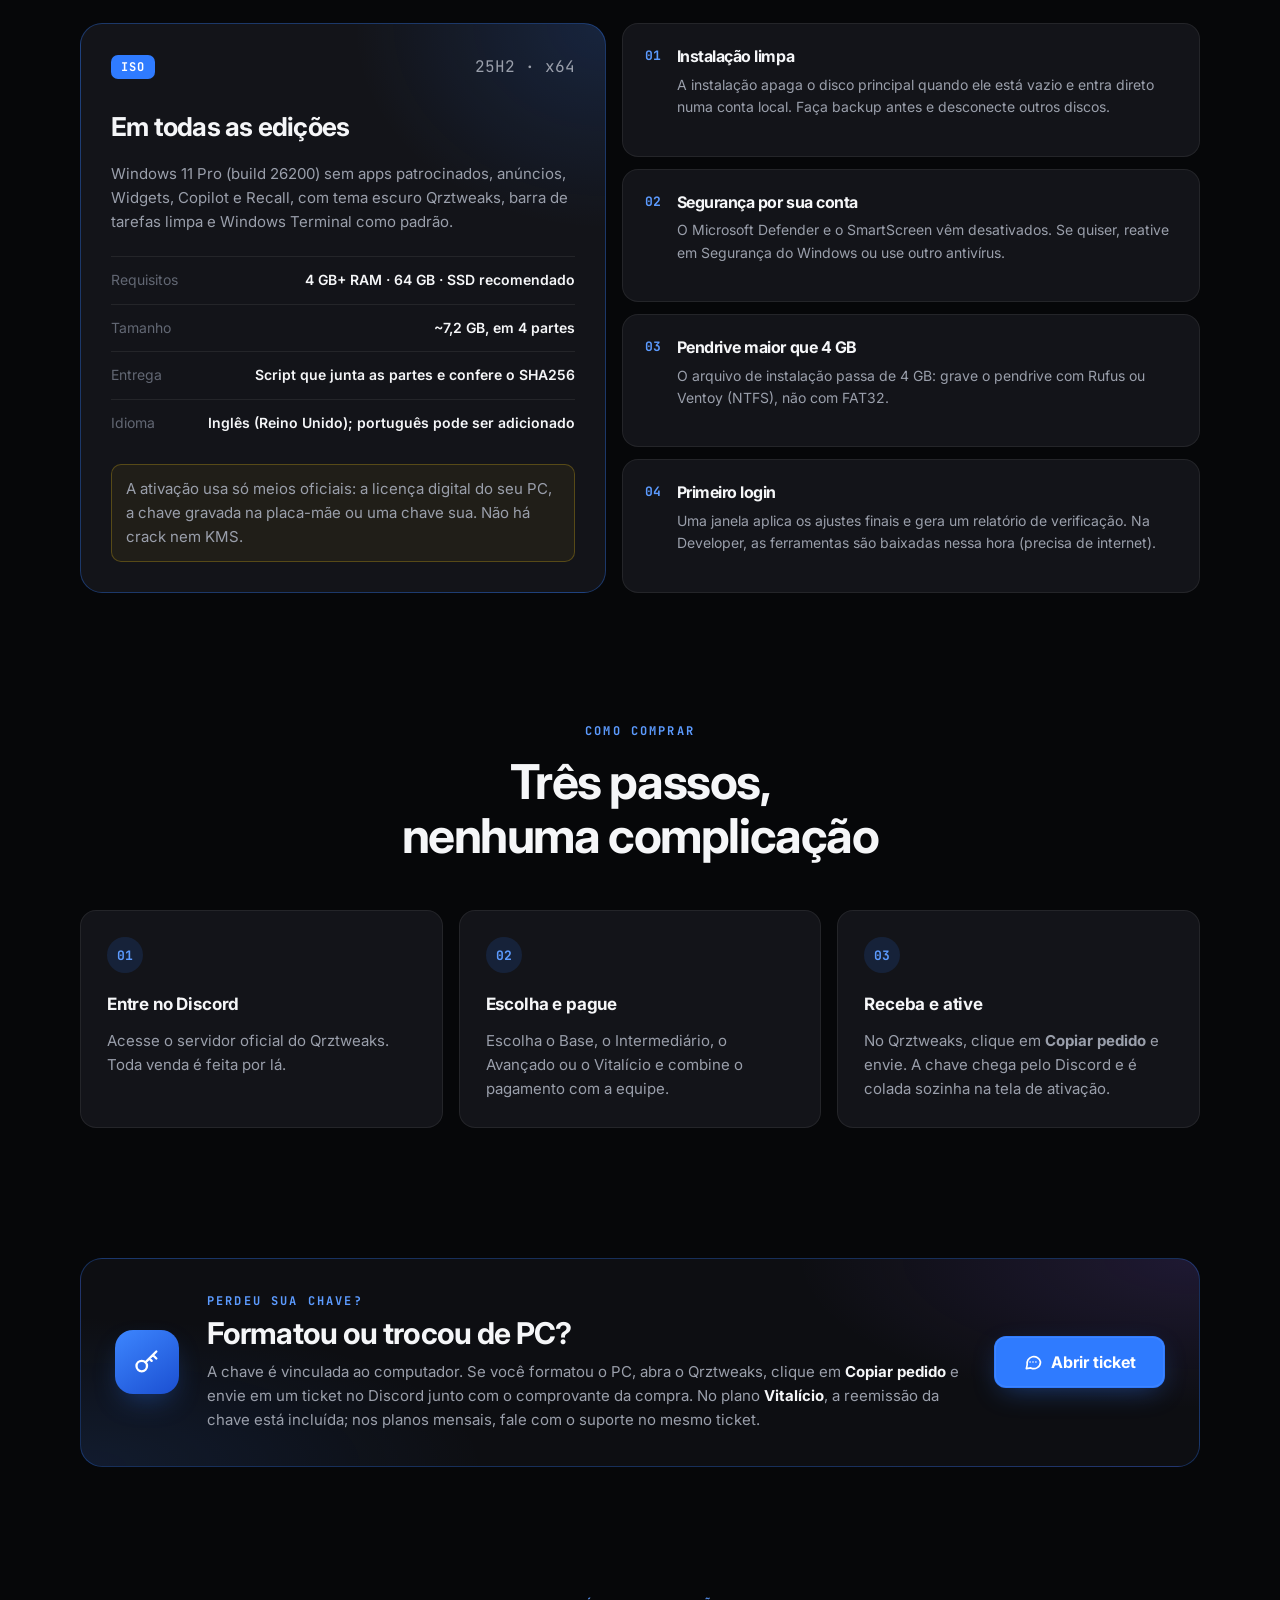
==== commit d5cb06a9: "Site: hardware tools section and Aurora look for v2.4.0 Add a "Novo na 2.4" section (Hardware health" ====
--- a/site/index.html
+++ b/site/index.html
@@ -82,6 +82,7 @@
         <a href="#optimizer">Qrztweaks</a>
         <a href="#smart-optimize">Smart Optimize</a>
         <a href="#performance-lab">Performance Lab</a>
+        <a href="#hardware">Hardware</a>
         <a href="#seguranca">Segurança</a>
         <a href="#recursos">Recursos</a>
         <a href="#galeria">Galeria</a>
@@ -135,8 +136,8 @@
     <!-- Faixa de recursos -->
     <div class="marquee" aria-label="Recursos do Qrztweaks">
       <div class="marquee-track">
-        <span>Modo Jogo</span><span>Perfil NVIDIA no driver</span><span>Plano de energia Qrz</span><span>Editor de BIOS (SCEWIN)</span><span>Instalação limpa com DDU</span><span>Presets de Fortnite, Apex, CS2 e Rocket League</span><span>Monitor ao vivo</span><span>Teste de velocidade e DNS</span><span>Backup e reversão</span><span>Busca rápida (Ctrl+K)</span>
-        <span aria-hidden="true">Modo Jogo</span><span aria-hidden="true">Perfil NVIDIA no driver</span><span aria-hidden="true">Plano de energia Qrz</span><span aria-hidden="true">Editor de BIOS (SCEWIN)</span><span aria-hidden="true">Instalação limpa com DDU</span><span aria-hidden="true">Presets de Fortnite, Apex, CS2 e Rocket League</span><span aria-hidden="true">Monitor ao vivo</span><span aria-hidden="true">Teste de velocidade e DNS</span><span aria-hidden="true">Backup e reversão</span><span aria-hidden="true">Busca rápida (Ctrl+K)</span>
+        <span>Modo Jogo</span><span>Perfil NVIDIA no driver</span><span>Plano de energia Qrz</span><span>Saúde do hardware</span><span>Stress test de CPU e memória</span><span>Overlay com FPS real</span><span>Biblioteca de jogos</span><span>Editor de BIOS (SCEWIN)</span><span>Instalação limpa com DDU</span><span>Presets de Fortnite, Apex, CS2 e Rocket League</span><span>Monitor ao vivo</span><span>Teste de velocidade e DNS</span><span>Backup e reversão</span><span>Busca rápida (Ctrl+K)</span>
+        <span aria-hidden="true">Modo Jogo</span><span aria-hidden="true">Perfil NVIDIA no driver</span><span aria-hidden="true">Plano de energia Qrz</span><span aria-hidden="true">Saúde do hardware</span><span aria-hidden="true">Stress test de CPU e memória</span><span aria-hidden="true">Overlay com FPS real</span><span aria-hidden="true">Biblioteca de jogos</span><span aria-hidden="true">Editor de BIOS (SCEWIN)</span><span aria-hidden="true">Instalação limpa com DDU</span><span aria-hidden="true">Presets de Fortnite, Apex, CS2 e Rocket League</span><span aria-hidden="true">Monitor ao vivo</span><span aria-hidden="true">Teste de velocidade e DNS</span><span aria-hidden="true">Backup e reversão</span><span aria-hidden="true">Busca rápida (Ctrl+K)</span>
       </div>
     </div>
 
@@ -223,6 +224,24 @@
         </div>
         <p class="fine reveal">Metodologia: mesma cena do jogo, mesmas configurações e resolução, pelo menos 3 gravações de 60 s antes e depois, PC aquecido e sem outros programas abertos. O ganho só conta se for consistente (teste t de Welch, p &lt; 0,05) e maior que 3%.</p>
       </div>
+    </section>
+
+    <!-- Novo na 2.4 -->
+    <section id="hardware" class="section">
+      <div class="container narrow center">
+        <p class="kicker reveal">Novo na 2.4</p>
+        <h2 class="reveal">Visual Aurora e ferramentas de hardware</h2>
+        <p class="section-lead reveal">O app ganhou um visual novo — preto azulado com destaque em azul, menu no topo e ícones de traço fino — e cinco páginas que vão além da otimização: diagnóstico, teste de estabilidade e tudo o que você joga num só lugar.</p>
+      </div>
+      <div class="container cards-3">
+        <article class="card spotlight reveal"><span class="card-icon"><svg class="icon"><use href="#i-chart"/></svg></span><h3>Saúde do hardware</h3><p>Vida útil e temperatura dos discos (S.M.A.R.T.), desgaste da bateria e erros de hardware dos últimos dias (WHEA e reinícios do driver de vídeo). Exporta um relatório do PC em HTML.</p></article>
+        <article class="card spotlight reveal" style="--d: 60ms"><span class="card-icon"><svg class="icon"><use href="#i-cpu"/></svg></span><h3>Stress test</h3><p>Testa processador e memória conferindo cada passada e os erros durante o teste. No fim, diz se o PC está estável, instável ou se o resultado é inconclusivo — útil para validar XMP/EXPO e overclock.</p></article>
+        <article class="card spotlight reveal" style="--d: 120ms"><span class="card-icon"><svg class="icon"><use href="#i-zap"/></svg></span><h3>Overlay no jogo</h3><p>FPS medido de verdade, tempo de quadro, 1% low e uso de CPU, GPU e RAM por cima do jogo, sem injetar nada. Funciona em jogos DirectX 9 a 12, em janela ou tela cheia sem bordas.</p></article>
+        <article class="card spotlight reveal" style="--d: 180ms"><span class="card-icon"><svg class="icon"><use href="#i-layers"/></svg></span><h3>Biblioteca de jogos</h3><p>Reúne os jogos da Steam, Epic, GOG e Ubisoft, mais os que você adicionar à mão. Cada jogo abre pela própria loja.</p></article>
+        <article class="card spotlight reveal" style="--d: 240ms"><span class="card-icon"><svg class="icon"><use href="#i-broom"/></svg></span><h3>Dispositivos</h3><p>Remove dispositivos "fantasmas" (lembrados pelo Windows, mas desconectados) e libera portas COM reservadas sem uso, com backup e opção de desfazer.</p></article>
+        <article class="card spotlight reveal" style="--d: 300ms"><span class="card-icon"><svg class="icon"><use href="#i-undo"/></svg></span><h3>Mesma transparência</h3><p>As ferramentas novas seguem as regras do app: só leem e medem, guardam o original antes de mexer e pedem confirmação no que não dá para desfazer sozinho.</p></article>
+      </div>
+      <p class="container narrow center fine reveal">A temperatura do processador não é lida: ela exige um driver que o Windows Defender bloqueia por ser vulnerável.</p>
     </section>
 
     <!-- Segurança -->
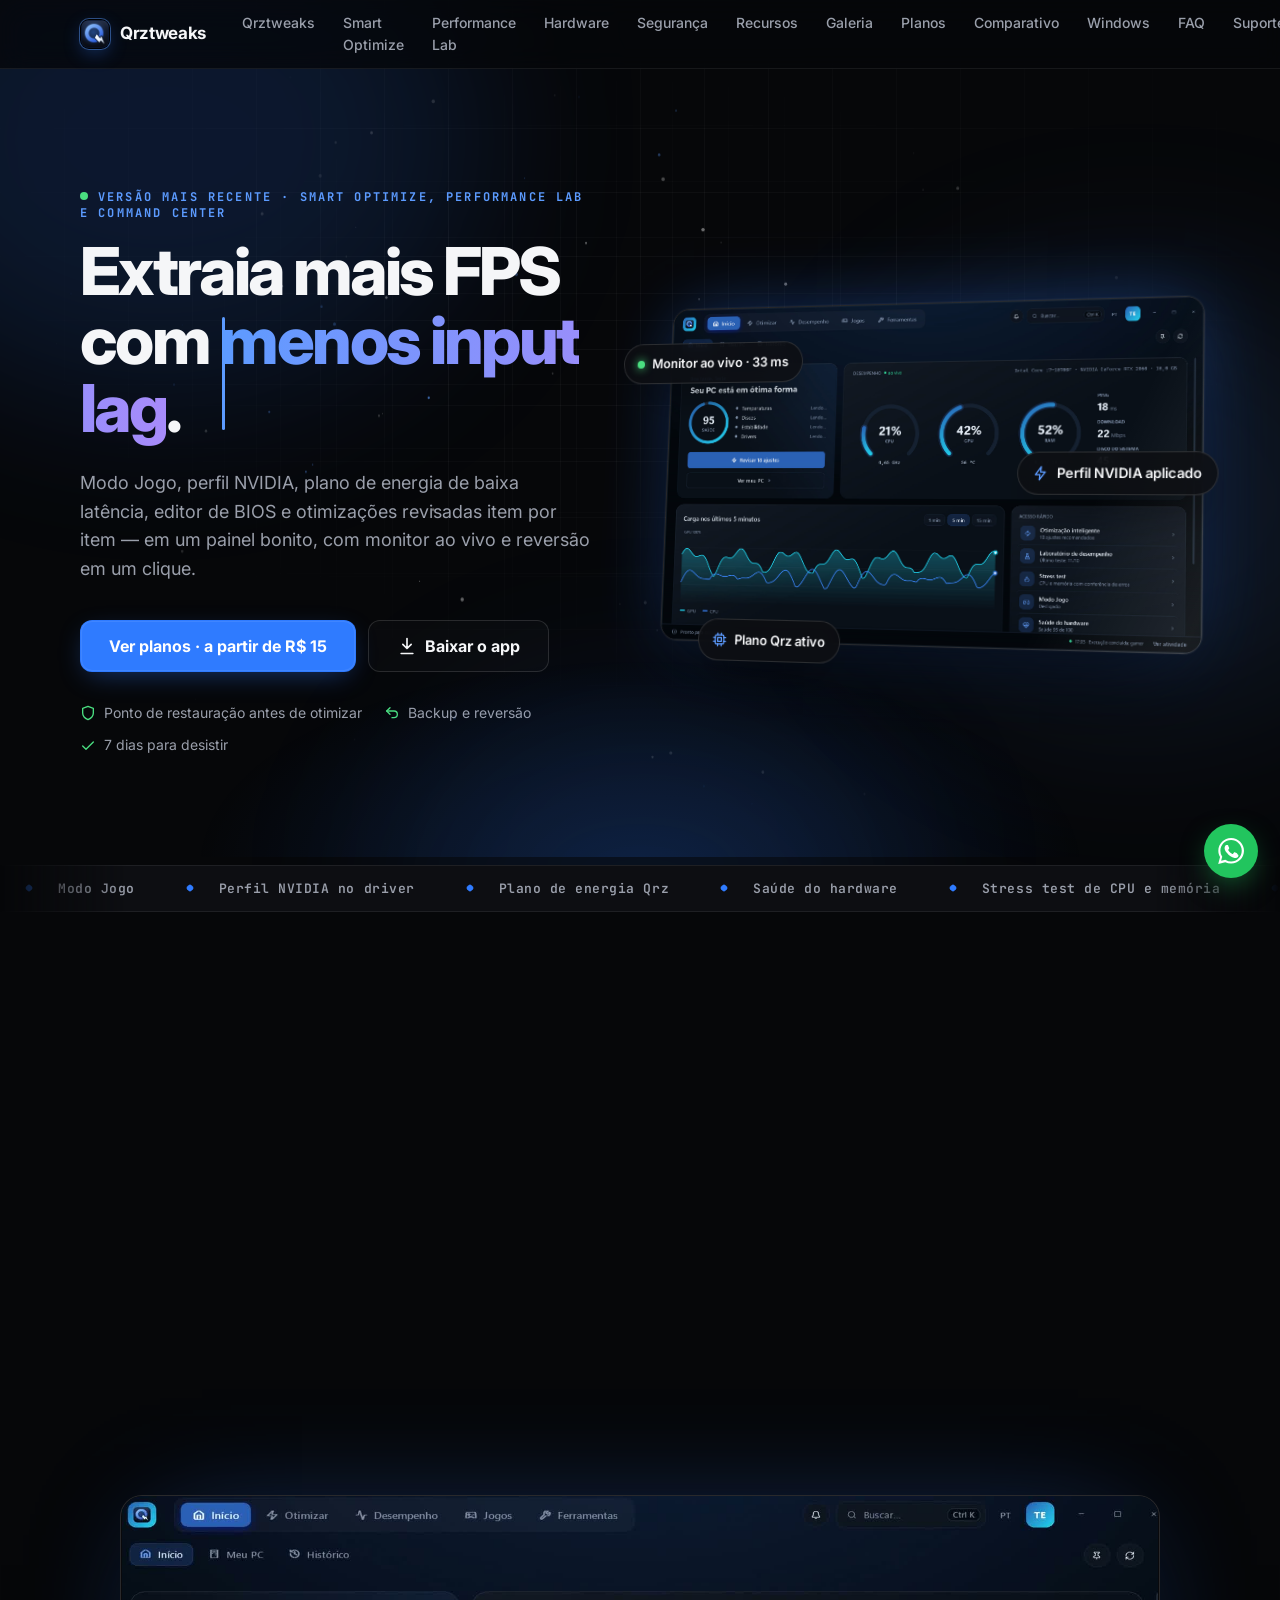
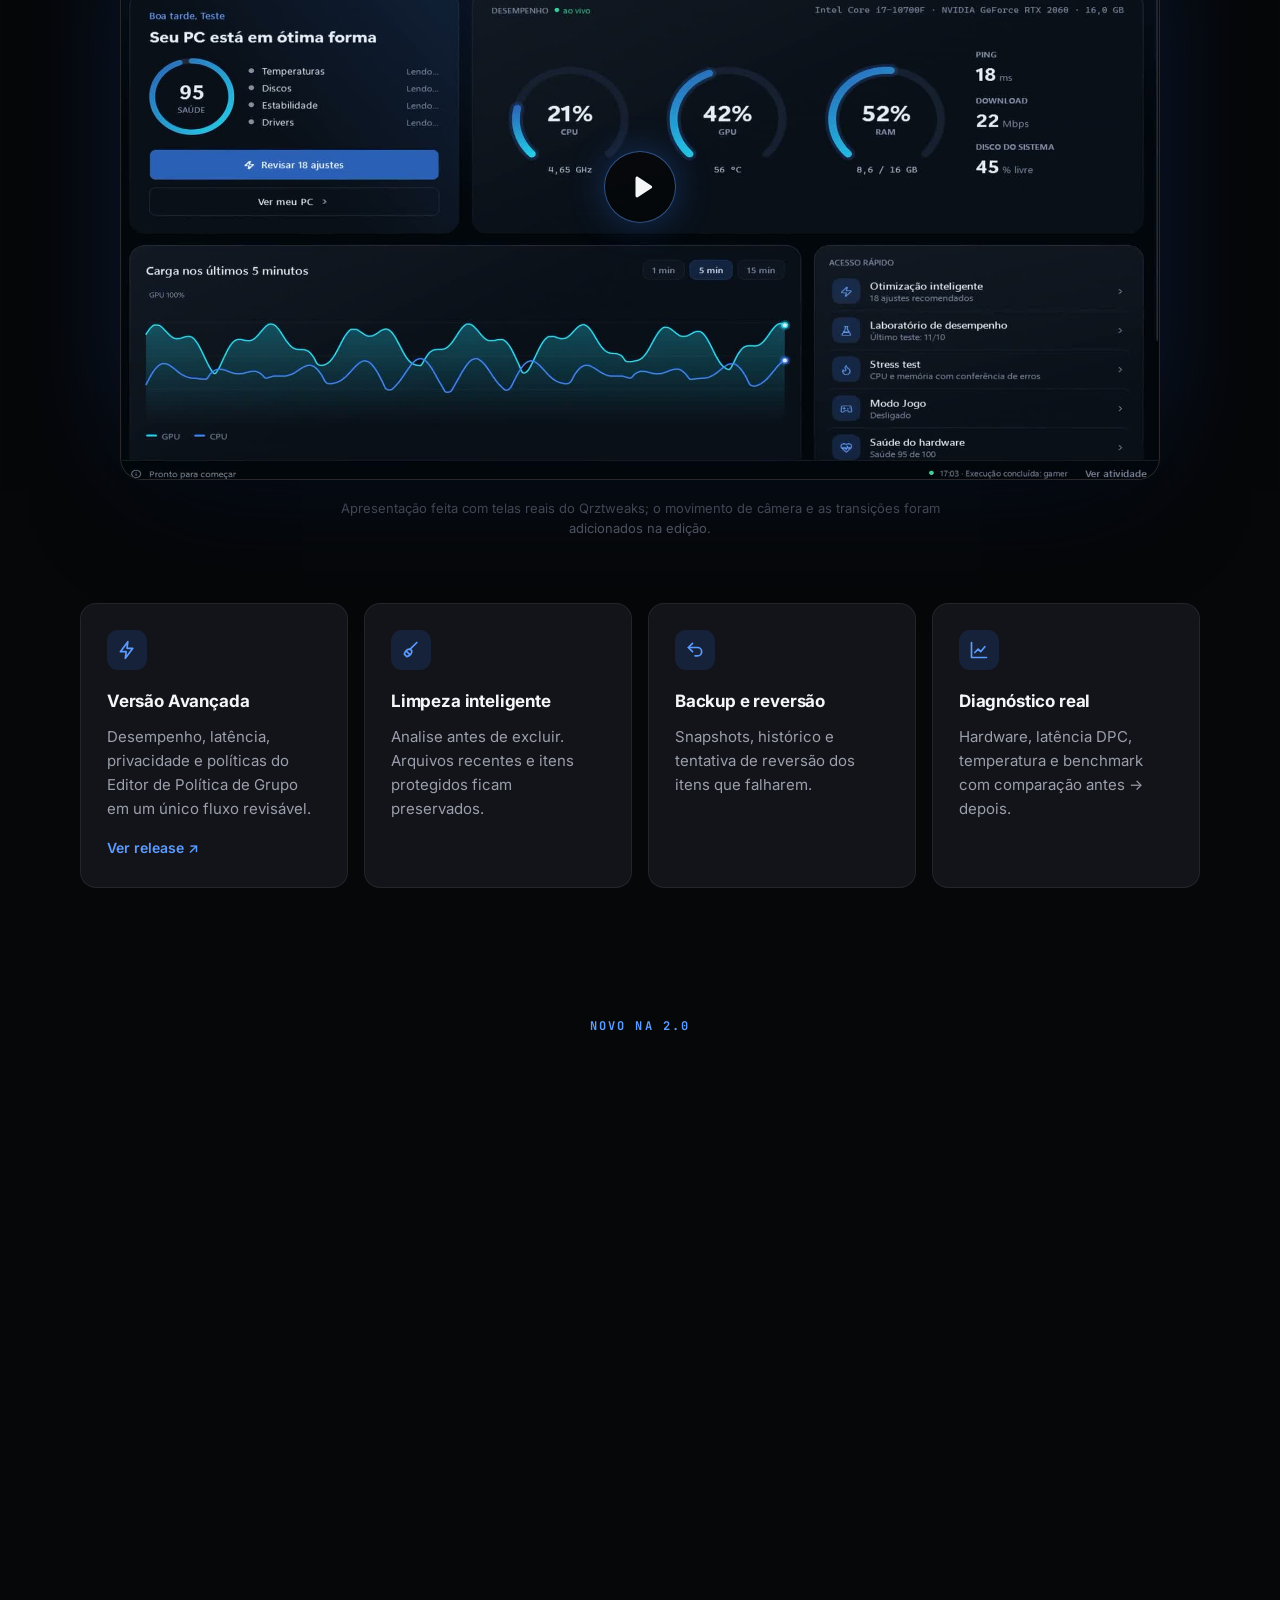
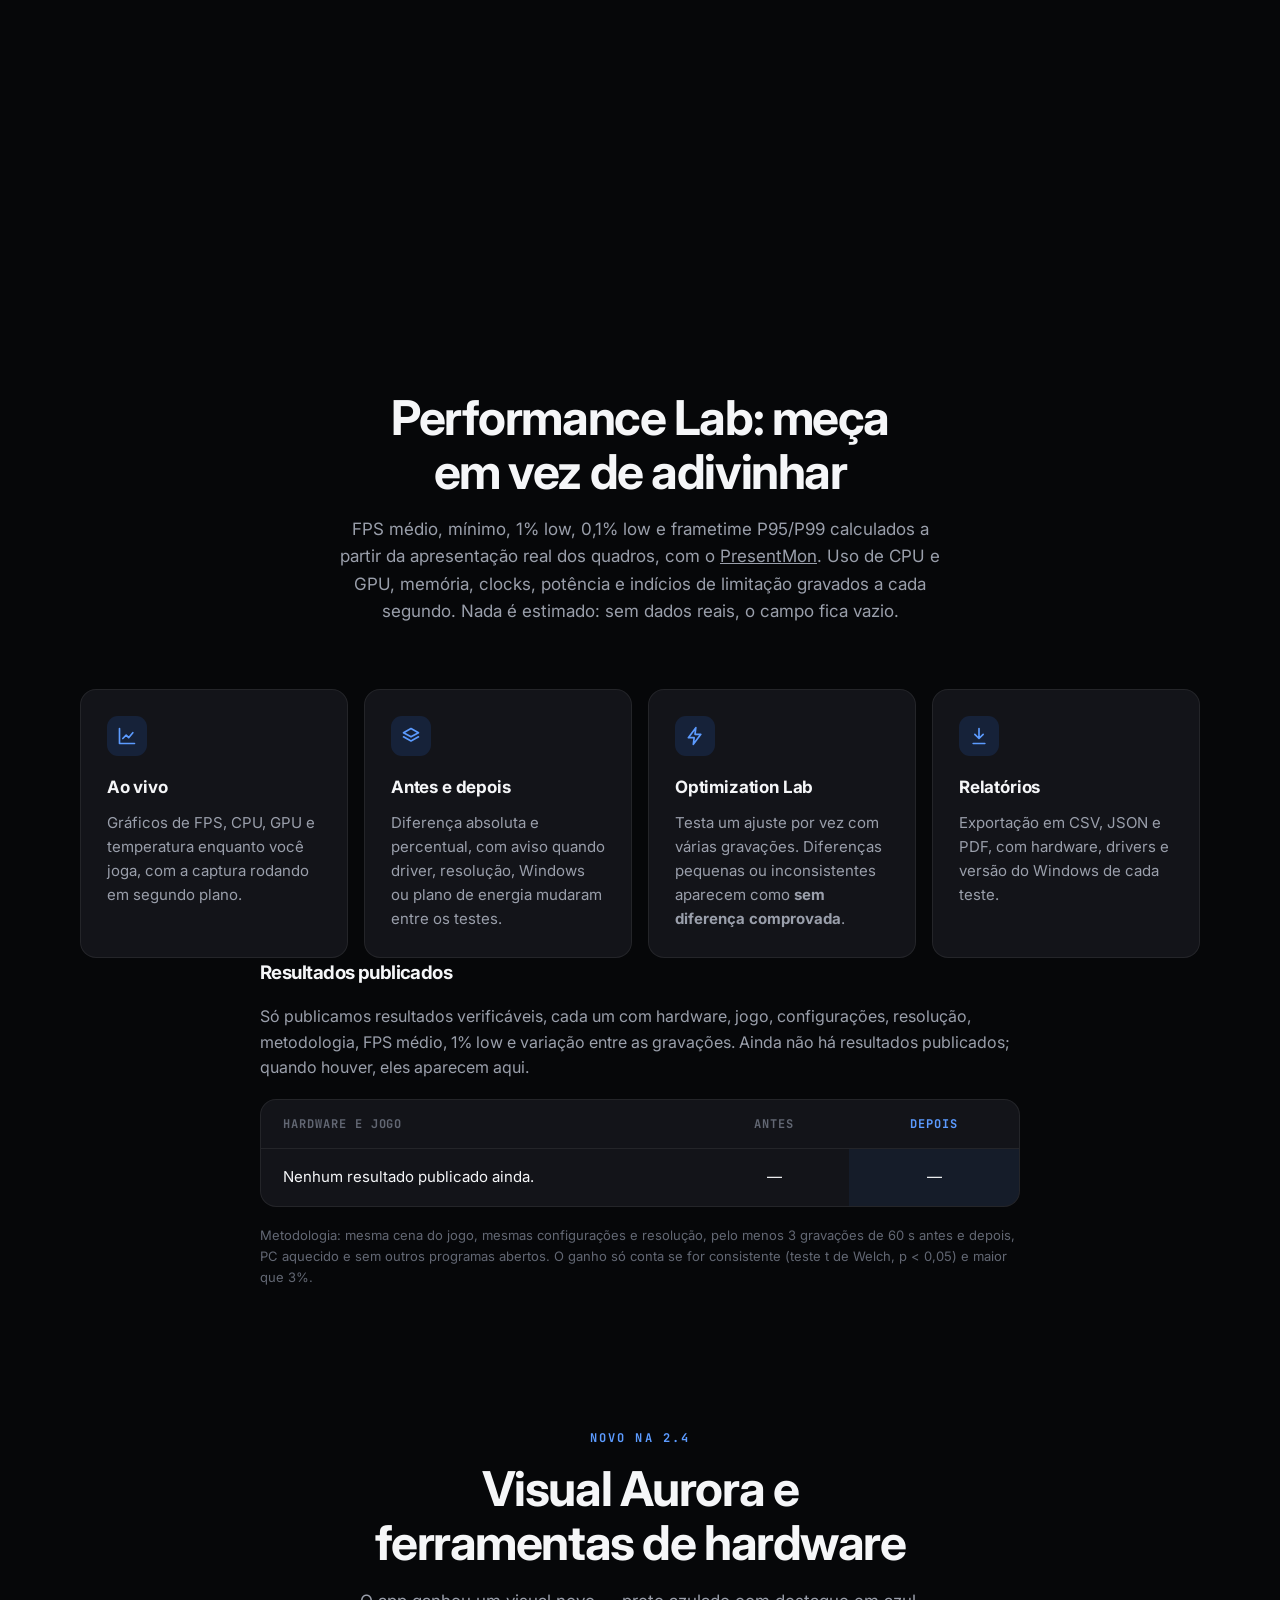
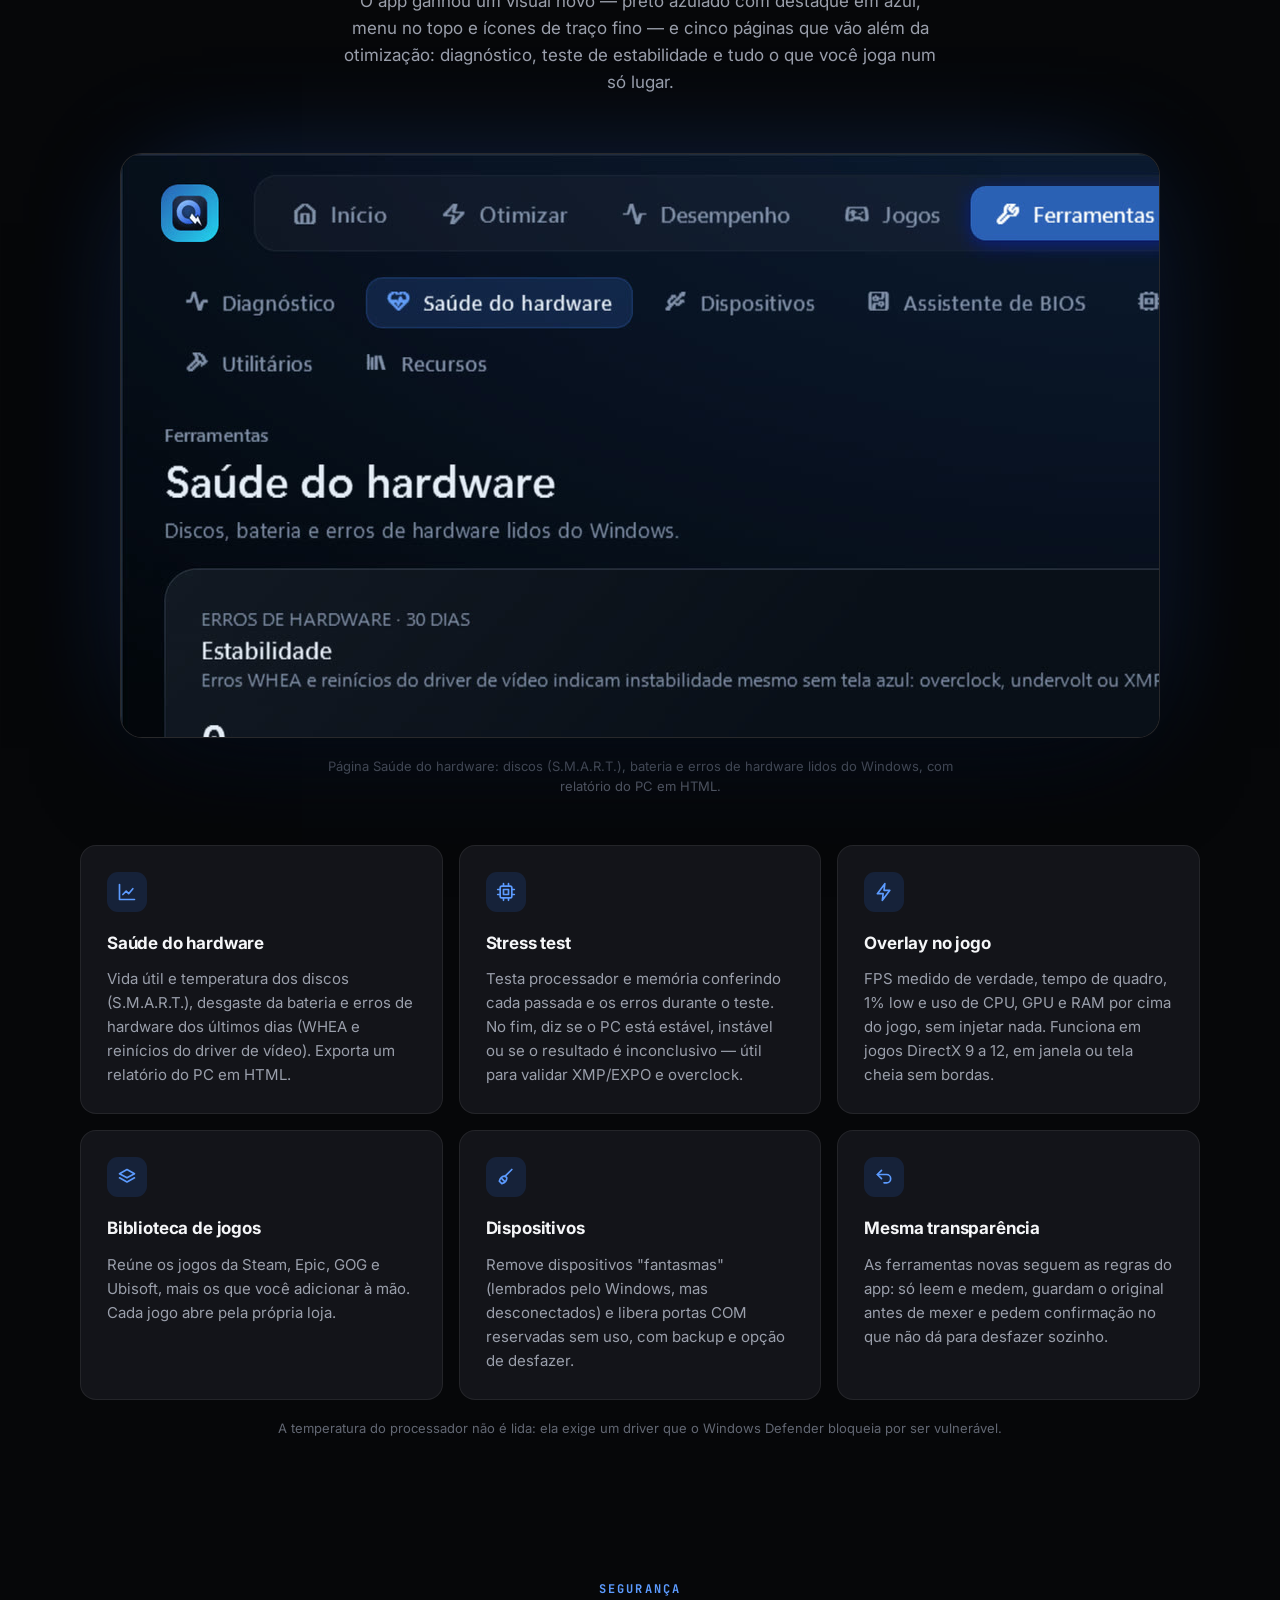
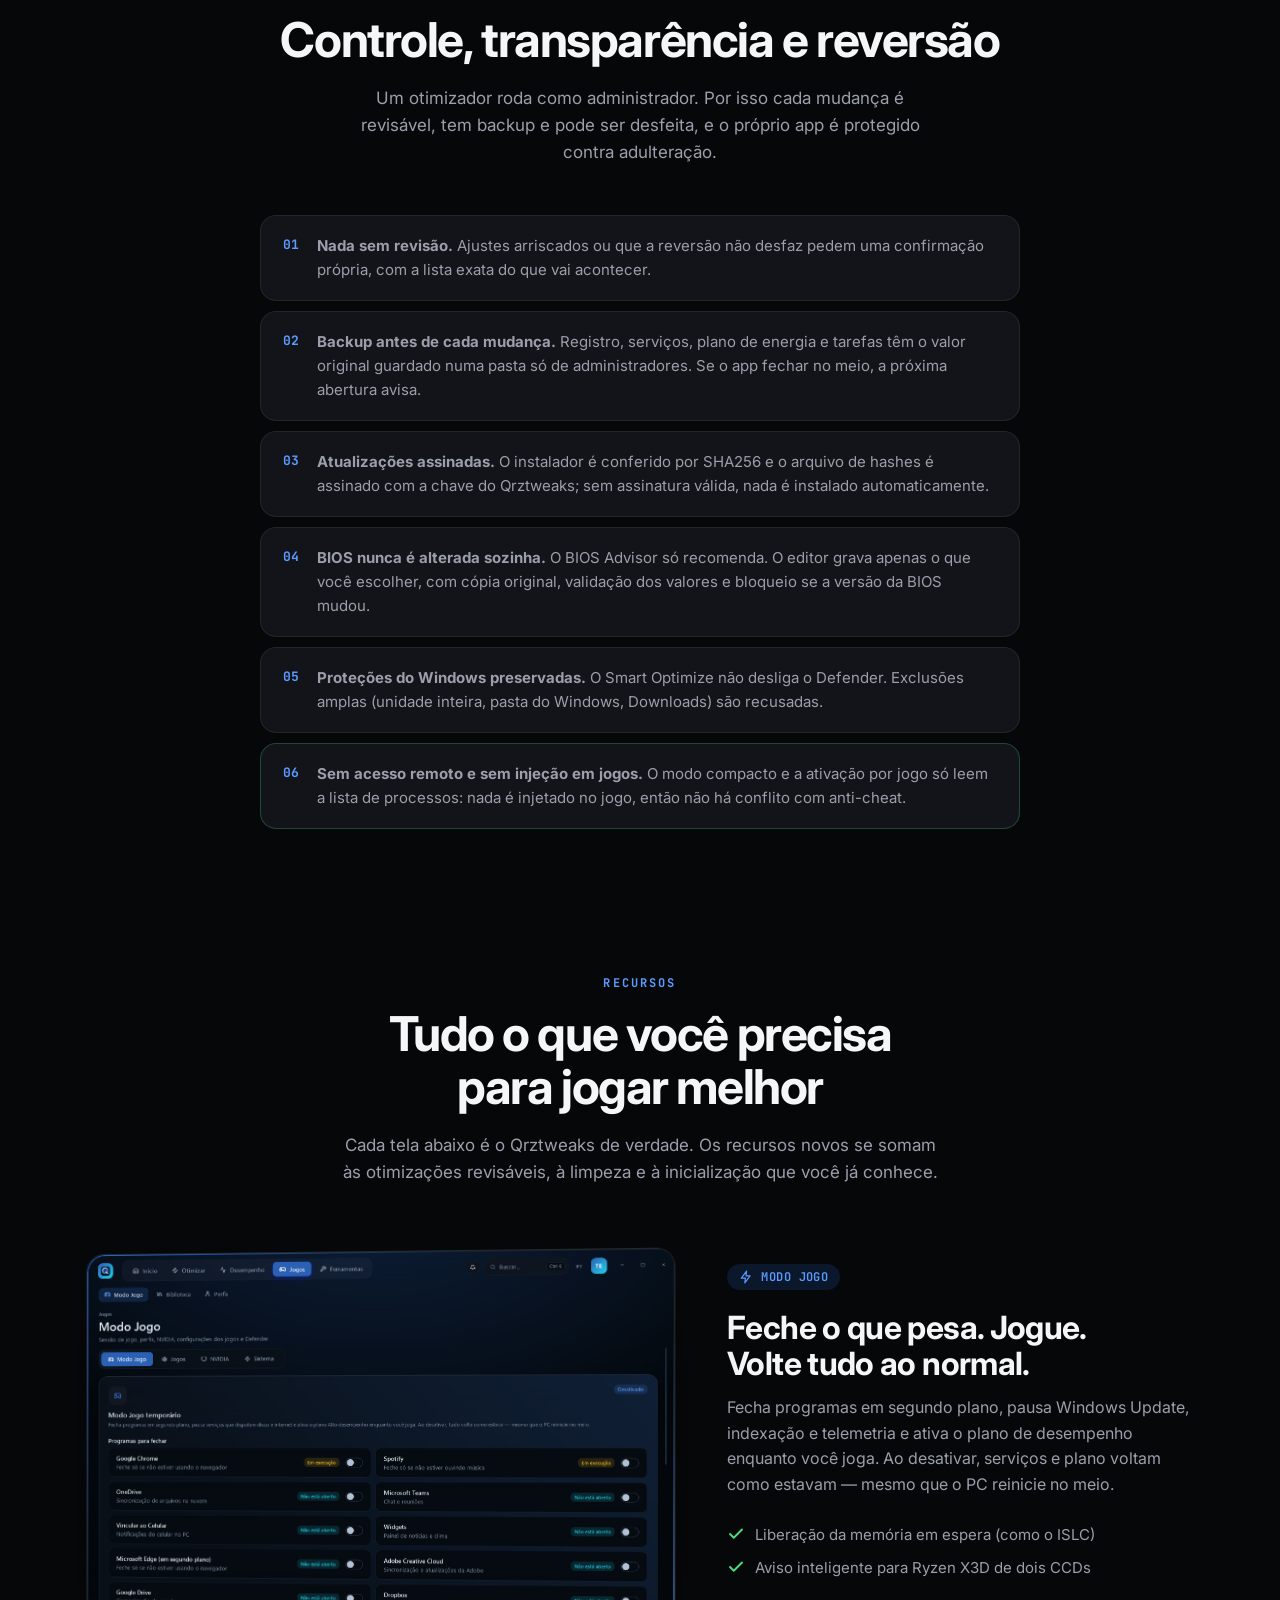
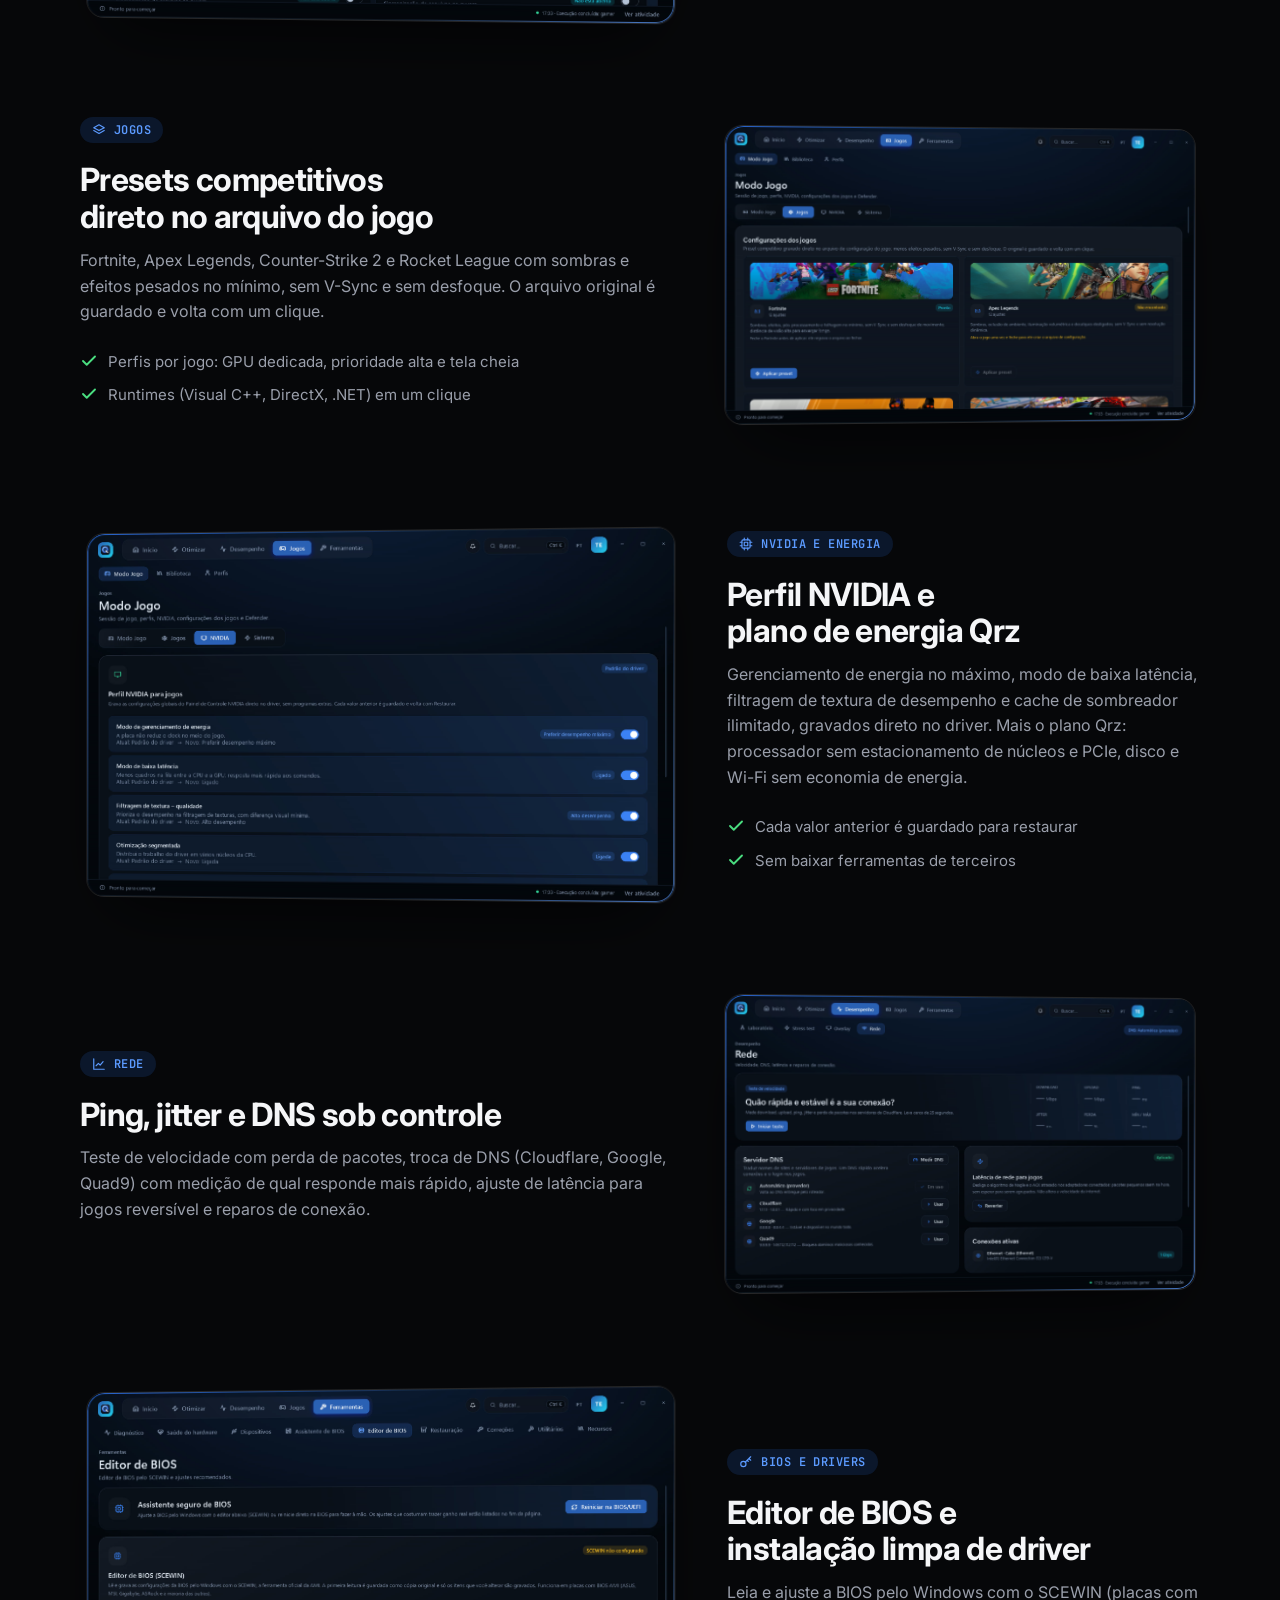
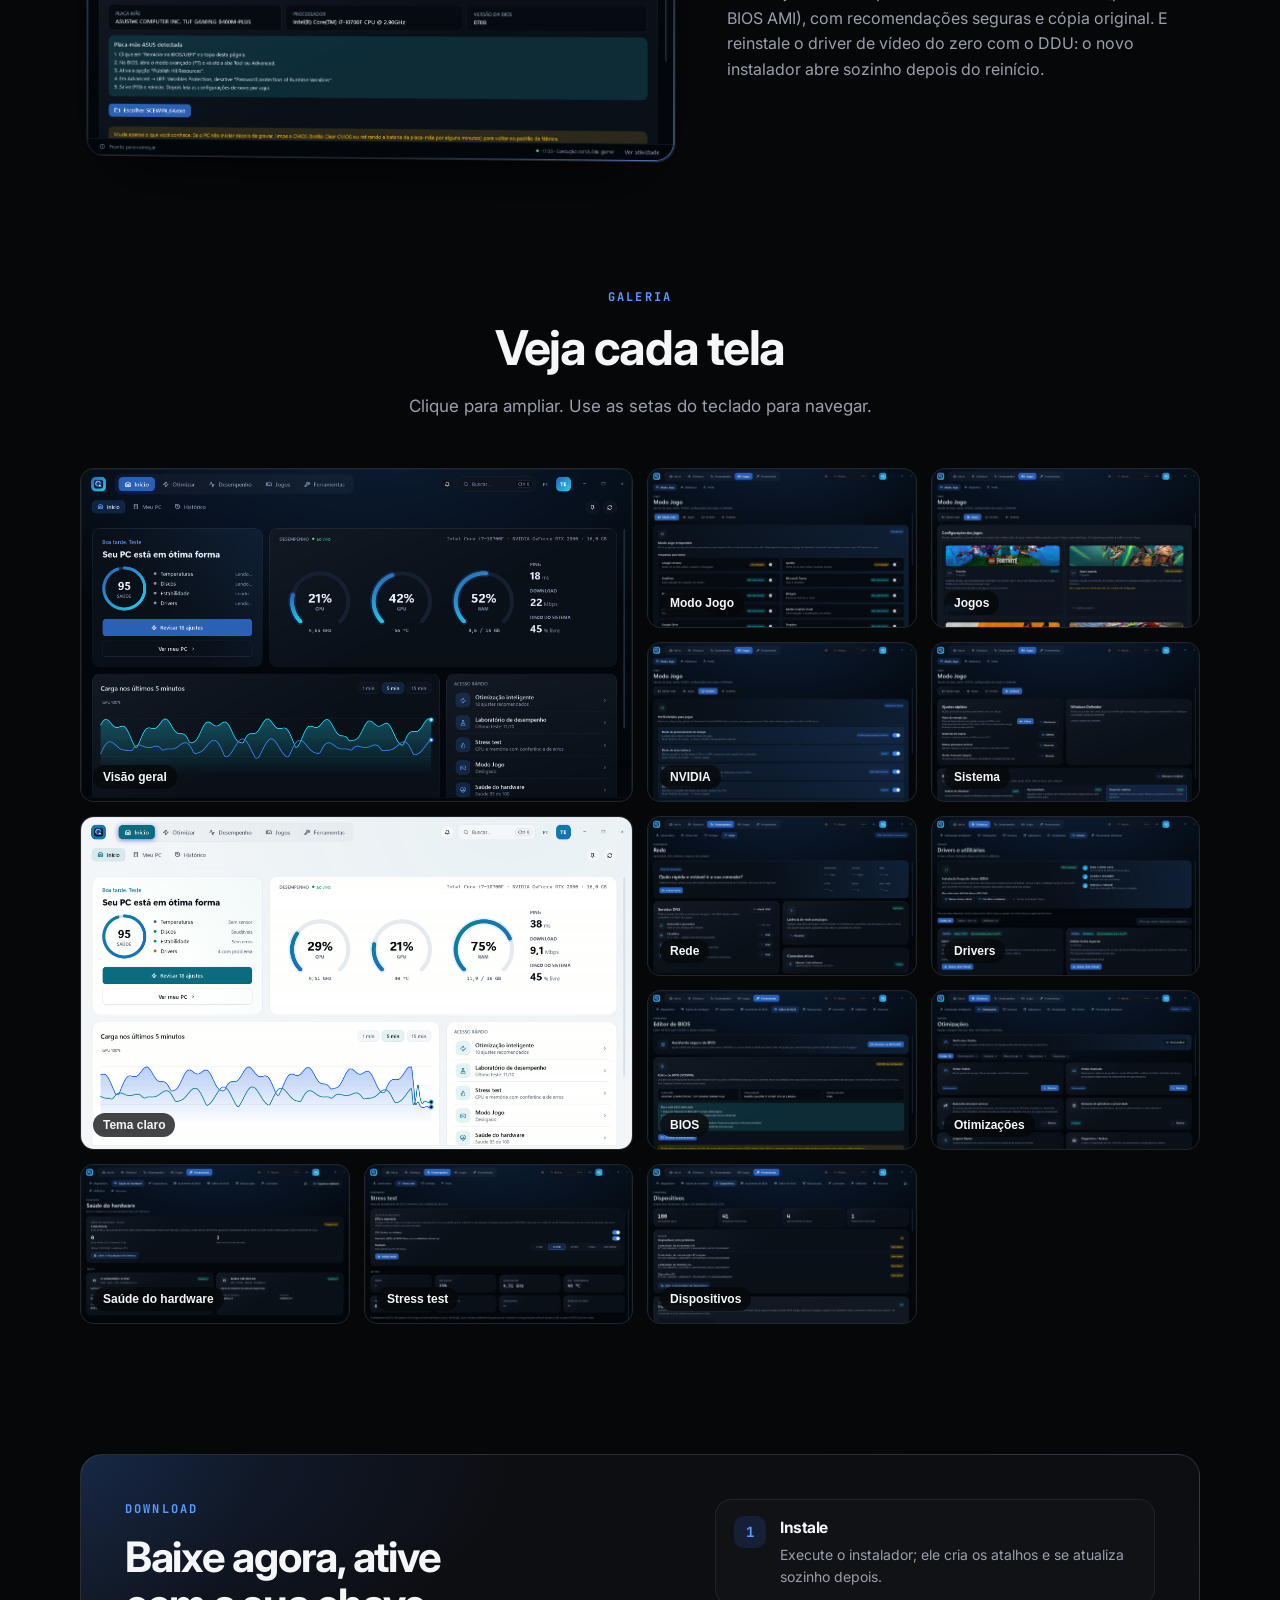
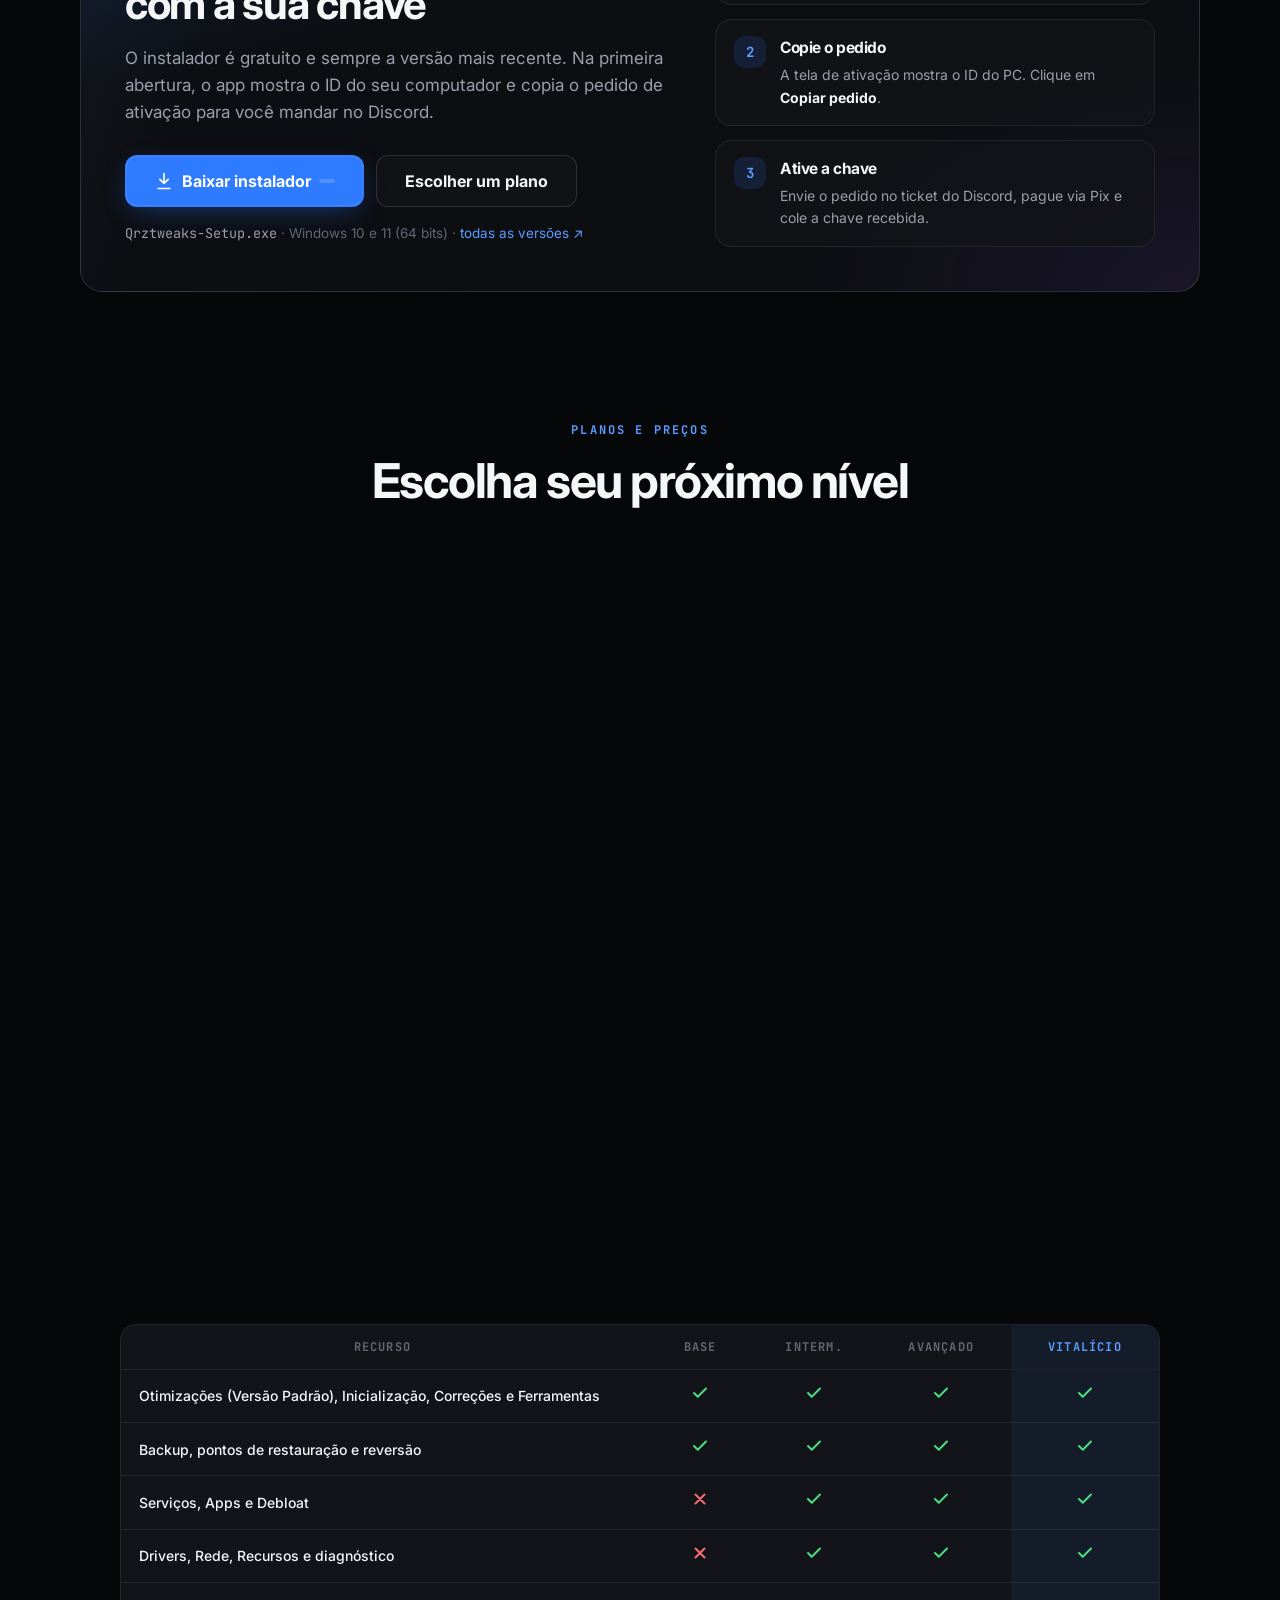
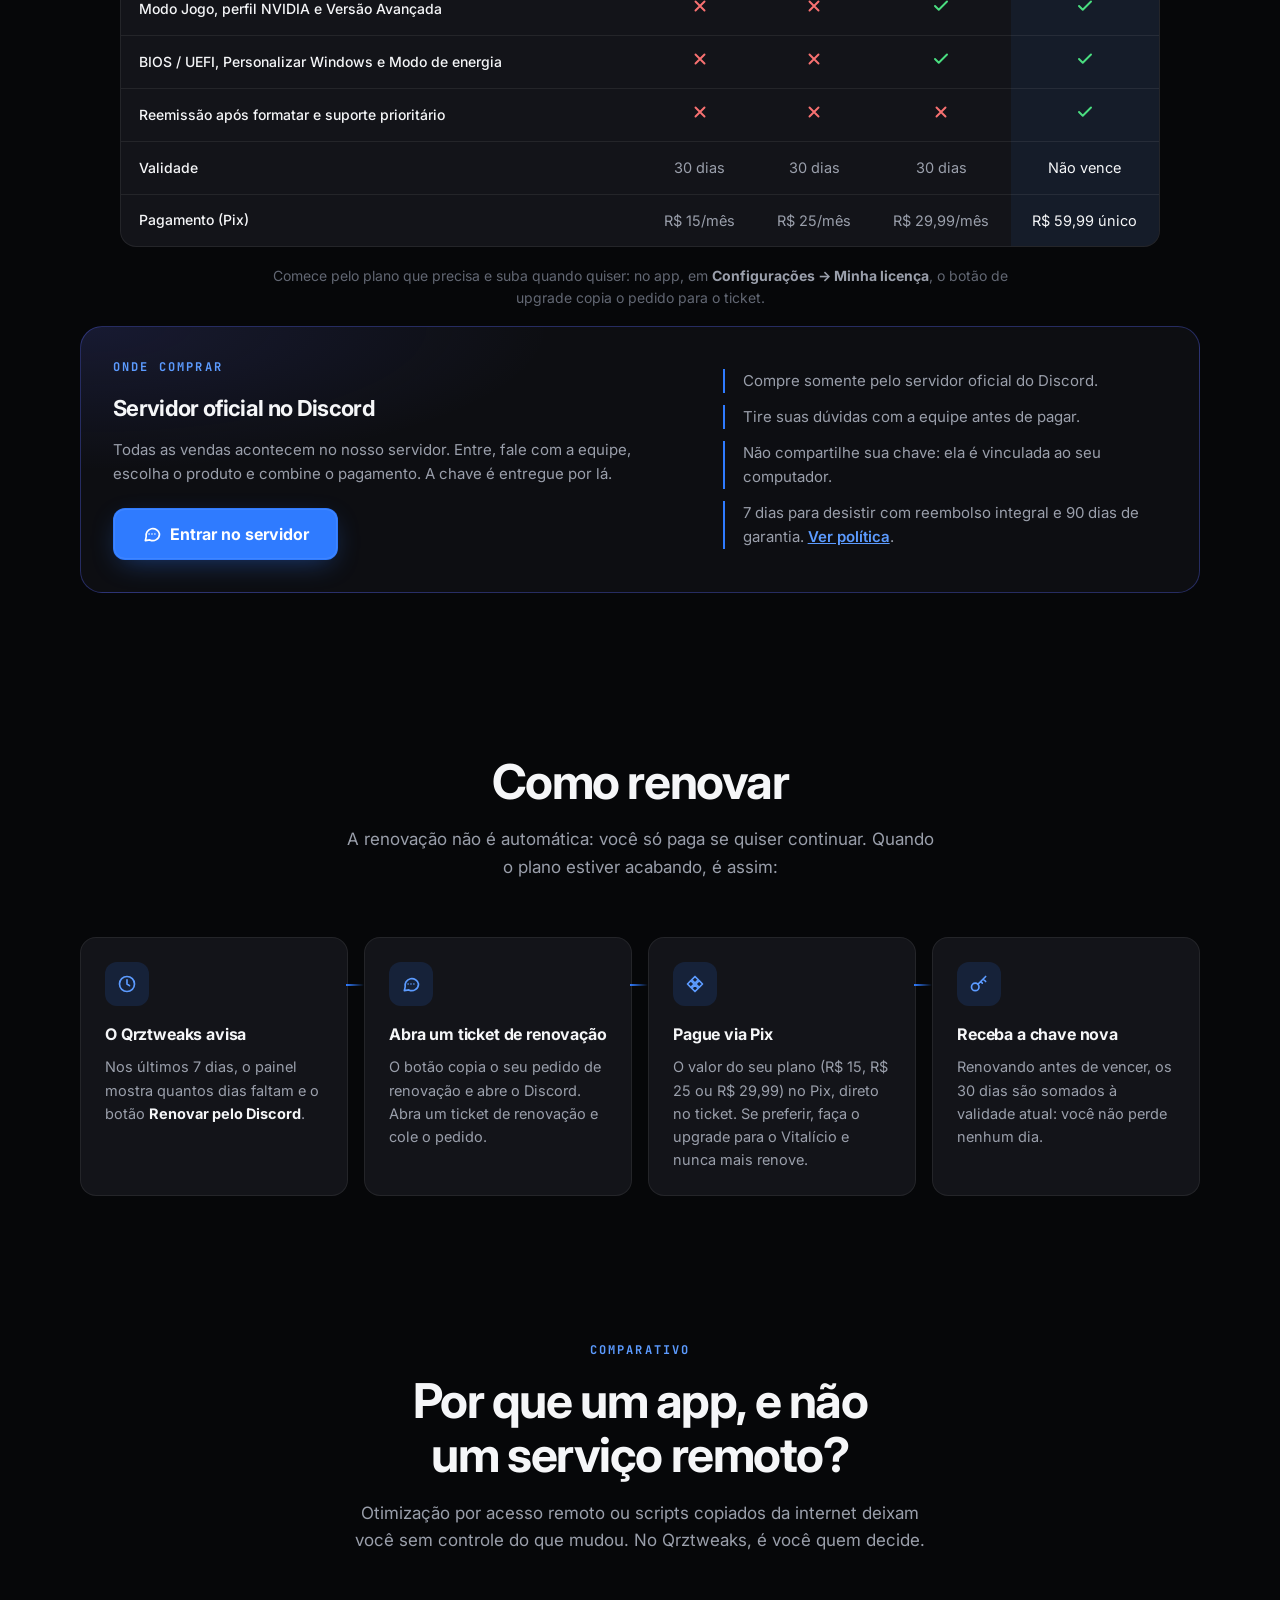
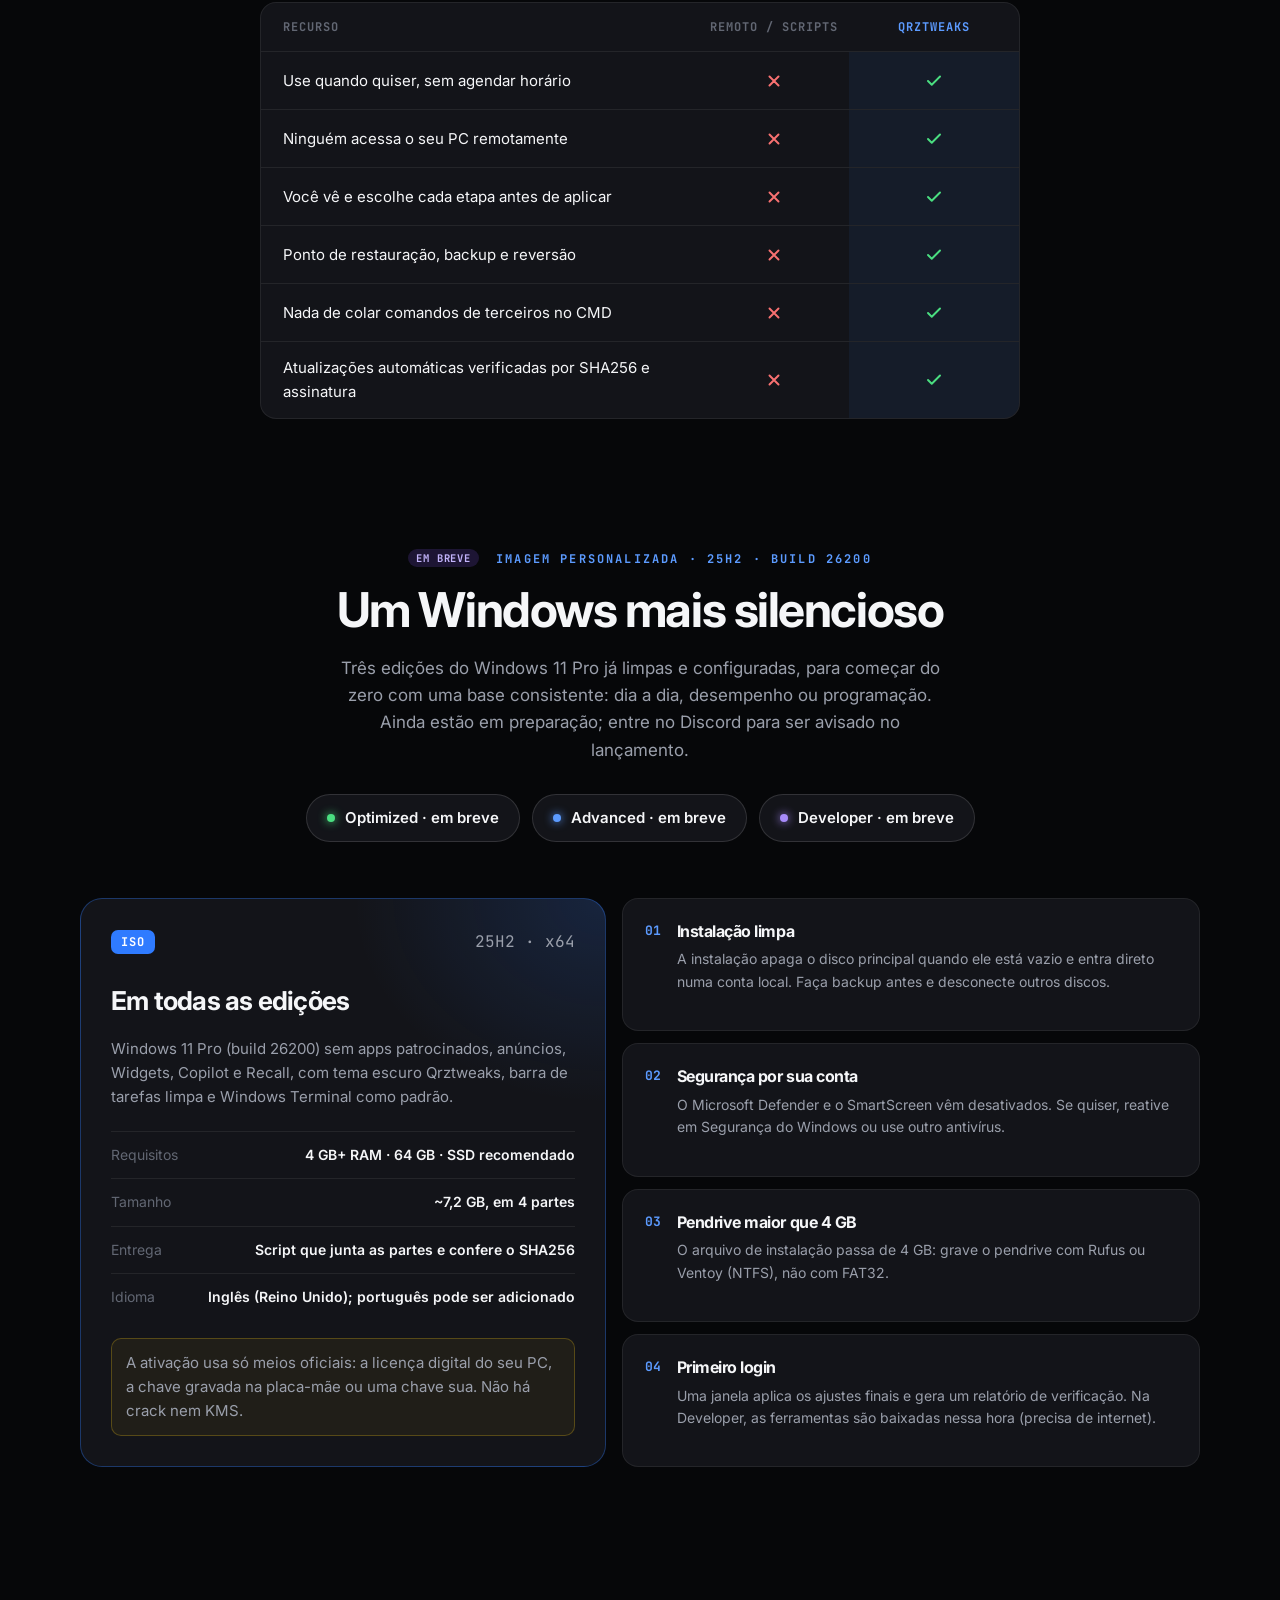
==== commit f85e013a: "Site: refresh screenshots and tour video to the Aurora look Regenerate all app screenshots in the Au" ====
--- a/site/index.html
+++ b/site/index.html
@@ -168,7 +168,7 @@
             <svg class="i-play" viewBox="0 0 16 16" aria-hidden="true"><path d="M4 2.6v10.8c0 .8.9 1.3 1.6.8l8.2-5.4c.6-.4.6-1.2 0-1.6L5.6 1.8C4.9 1.3 4 1.8 4 2.6z"/></svg>
           </button>
         </div>
-        <figcaption class="fine">Apresentação feita com telas reais do Qrztweaks; o movimento de câmera, as transições e as legendas foram adicionados na edição.</figcaption>
+        <figcaption class="fine">Apresentação feita com telas reais do Qrztweaks; o movimento de câmera e as transições foram adicionados na edição.</figcaption>
       </figure>
 
       <div class="container cards-4">
@@ -233,6 +233,10 @@
         <h2 class="reveal">Visual Aurora e ferramentas de hardware</h2>
         <p class="section-lead reveal">O app ganhou um visual novo — preto azulado com destaque em azul, menu no topo e ícones de traço fino — e cinco páginas que vão além da otimização: diagnóstico, teste de estabilidade e tudo o que você joga num só lugar.</p>
       </div>
+      <figure class="demo reveal">
+        <div class="demo-frame"><img src="assets/shots/saude.jpg" width="2160" height="1350" loading="lazy" alt="Página Saúde do hardware do Qrztweaks com discos, bateria e erros de hardware lidos do Windows"></div>
+        <figcaption class="fine">Página Saúde do hardware: discos (S.M.A.R.T.), bateria e erros de hardware lidos do Windows, com relatório do PC em HTML.</figcaption>
+      </figure>
       <div class="container cards-3">
         <article class="card spotlight reveal"><span class="card-icon"><svg class="icon"><use href="#i-chart"/></svg></span><h3>Saúde do hardware</h3><p>Vida útil e temperatura dos discos (S.M.A.R.T.), desgaste da bateria e erros de hardware dos últimos dias (WHEA e reinícios do driver de vídeo). Exporta um relatório do PC em HTML.</p></article>
         <article class="card spotlight reveal" style="--d: 60ms"><span class="card-icon"><svg class="icon"><use href="#i-cpu"/></svg></span><h3>Stress test</h3><p>Testa processador e memória conferindo cada passada e os erros durante o teste. No fim, diz se o PC está estável, instável ou se o resultado é inconclusivo — útil para validar XMP/EXPO e overclock.</p></article>
@@ -334,6 +338,9 @@
         <button class="shot" type="button" data-full="assets/shots/drivers.jpg" data-caption="Drivers e instalação limpa com DDU"><img src="assets/shots/drivers.jpg" loading="lazy" width="2160" height="1350" alt="Drivers"><span>Drivers</span></button>
         <button class="shot" type="button" data-full="assets/shots/bios.jpg" data-caption="Editor de BIOS"><img src="assets/shots/bios.jpg" loading="lazy" width="2160" height="1350" alt="BIOS"><span>BIOS</span></button>
         <button class="shot" type="button" data-full="assets/shots/otimizacoes.jpg" data-caption="Otimizações revisáveis"><img src="assets/shots/otimizacoes.jpg" loading="lazy" width="2160" height="1350" alt="Otimizações"><span>Otimizações</span></button>
+        <button class="shot" type="button" data-full="assets/shots/saude.jpg" data-caption="Saúde do hardware"><img src="assets/shots/saude.jpg" loading="lazy" width="2160" height="1350" alt="Saúde do hardware"><span>Saúde do hardware</span></button>
+        <button class="shot" type="button" data-full="assets/shots/stress.jpg" data-caption="Stress test de CPU e memória"><img src="assets/shots/stress.jpg" loading="lazy" width="2160" height="1350" alt="Stress test"><span>Stress test</span></button>
+        <button class="shot" type="button" data-full="assets/shots/dispositivos.jpg" data-caption="Dispositivos fantasmas e portas COM"><img src="assets/shots/dispositivos.jpg" loading="lazy" width="2160" height="1350" alt="Dispositivos"><span>Dispositivos</span></button>
       </div>
     </section>
 
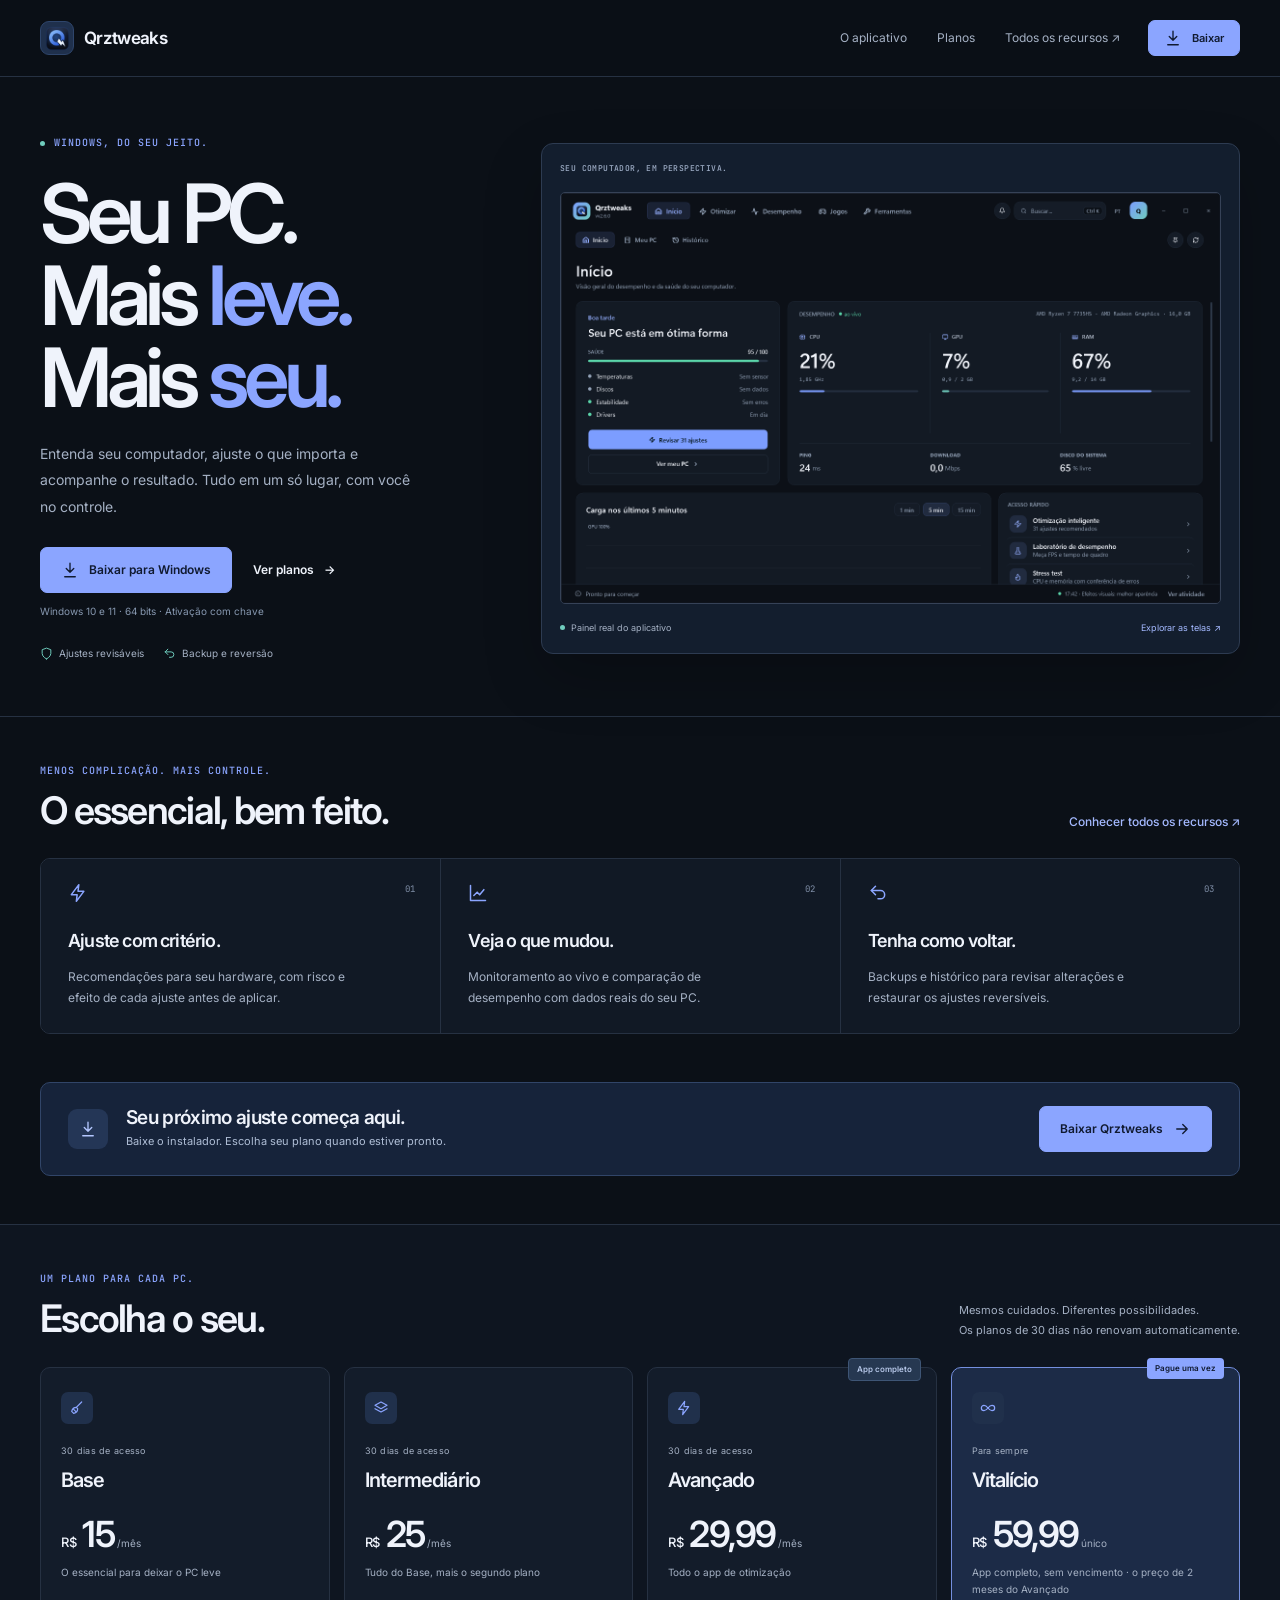
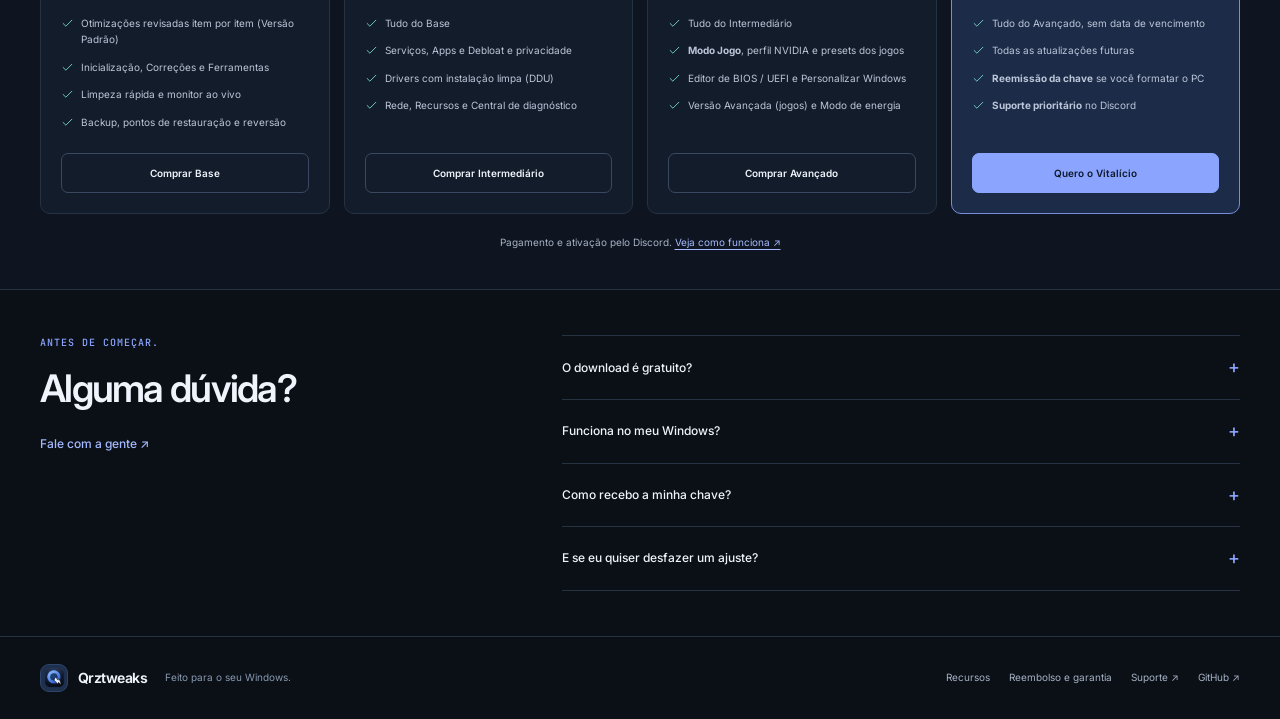
==== commit b7baec74: "Release v2.6.0: renova visual do app e compacta site escuro" ====
--- a/site/index.html
+++ b/site/index.html
@@ -1,19 +1,19 @@
 <!doctype html>
-<html lang="pt-BR">
+<html lang="pt-BR" data-motion="calm">
 <head>
   <meta charset="utf-8">
   <meta name="viewport" content="width=device-width, initial-scale=1">
   <meta name="description" content="Qrztweaks: Modo Jogo, perfil NVIDIA, plano de energia de baixa latência, editor de BIOS e otimizações do Windows com backup e reversão. Planos Base, Intermediário, Avançado e Vitalício, e, em breve, edições personalizadas do Windows 11.">
-  <meta name="theme-color" content="#060709">
+  <meta name="theme-color" content="#0b1017">
   <meta property="og:title" content="Qrztweaks · Mais FPS com controle total">
   <meta property="og:description" content="Otimização do Windows com backup e reversão. Planos a partir de R$ 15 por mês, ou o app completo para sempre por R$ 59,99.">
-  <meta property="og:image" content="https://qrztwk.vercel.app/assets/shots/visao-geral.jpg">
-  <meta property="og:url" content="https://qrztwk.vercel.app/">
+  <meta property="og:image" content="https://qrztwk.pqueirozdev.com.br/assets/shots/visao-geral.jpg">
+  <meta property="og:url" content="https://qrztwk.pqueirozdev.com.br/">
   <meta property="og:type" content="website">
   <meta property="og:locale" content="pt_BR">
   <meta name="twitter:card" content="summary_large_image">
-  <link rel="canonical" href="https://qrztwk.vercel.app/">
-  <title>Qrztweaks · Otimizador de PC com Smart Optimize e Performance Lab</title>
+  <link rel="canonical" href="https://qrztwk.pqueirozdev.com.br/">
+  <title>Qrztweaks · Seu PC. Mais leve. Mais seu.</title>
   <script type="application/ld+json">
   {
     "@context": "https://schema.org",
@@ -21,7 +21,7 @@
     "name": "Qrztweaks",
     "applicationCategory": "UtilitiesApplication",
     "operatingSystem": "Windows 10, Windows 11 (x64)",
-    "url": "https://qrztwk.vercel.app/",
+    "url": "https://qrztwk.pqueirozdev.com.br/",
     "downloadUrl": "https://github.com/PQueirozDev/Optimizer/releases/latest",
     "description": "Otimização do Windows com análise do PC, recomendações por objetivo, backup, reversão e medição real de FPS e frametime.",
     "offers": [
@@ -35,17 +35,14 @@
   <link rel="preconnect" href="https://fonts.googleapis.com">
   <link rel="preconnect" href="https://fonts.gstatic.com" crossorigin>
   <link href="https://fonts.googleapis.com/css2?family=Inter:wght@400;500;600;700;800&family=JetBrains+Mono:wght@500;700&display=swap" rel="stylesheet">
-  <link rel="stylesheet" href="styles.css">
-  <link rel="stylesheet" href="showcase.css">
+  <link rel="stylesheet" href="theme.css">
   <!-- Mesmo ícone do Qrztweaks (PQueirozOptimizer/Assets/app.ico e app.png) -->
   <link rel="icon" href="favicon.ico" sizes="any">
   <link rel="icon" type="image/png" sizes="32x32" href="assets/favicon-32.png">
   <link rel="apple-touch-icon" href="assets/apple-touch-icon.png">
   <script>document.documentElement.classList.add("js");</script>
 </head>
-<body>
-  <a class="skip-link" href="#conteudo">Pular para o conteúdo</a>
-  <svg width="0" height="0" style="position:absolute" aria-hidden="true">
+<body class="compact"><a class="skip-link" href="#conteudo">Pular para o conteúdo</a>  <svg width="0" height="0" style="position:absolute" aria-hidden="true">
     <defs>
       <symbol id="i-zap" viewBox="0 0 24 24"><path d="M13 2 4 14h7l-1 8 9-12h-7l1-8Z"/></symbol>
       <symbol id="i-cpu" viewBox="0 0 24 24"><rect x="5" y="5" width="14" height="14" rx="2"/><rect x="9" y="9" width="6" height="6"/><path d="M9 2v3M15 2v3M9 19v3M15 19v3M2 9h3M2 15h3M19 9h3M19 15h3"/></symbol>
@@ -70,380 +67,73 @@
     </defs>
   </svg>
 
-  <div class="scroll-progress" aria-hidden="true"></div>
-
-  <header class="topbar">
-    <div class="container topbar-inner">
-      <a class="brand" href="#inicio" aria-label="Qrztweaks, início">
-        <span class="brand-mark has-logo" aria-hidden="true"><img src="assets/logo.png" width="30" height="30" alt=""></span>
-        <span>Qrztweaks</span>
-      </a>
-      <nav class="nav" id="nav" aria-label="Navegação principal">
-        <a href="#optimizer">Qrztweaks</a>
-        <a href="#smart-optimize">Smart Optimize</a>
-        <a href="#performance-lab">Performance Lab</a>
-        <a href="#hardware">Hardware</a>
-        <a href="#seguranca">Segurança</a>
-        <a href="#recursos">Recursos</a>
-        <a href="#galeria">Galeria</a>
-        <a href="#comprar">Planos</a>
-        <a href="#comparativo">Comparativo</a>
-        <a href="#windows">Windows</a>
-        <a href="#faq">FAQ</a>
-        <a href="#suporte">Suporte</a>
-      </nav>
-      <div class="topbar-actions">
-        <a class="btn btn-outline btn-sm" href="#baixar"><svg class="icon"><use href="#i-download"/></svg>Baixar</a>
-        <a class="btn btn-primary btn-sm btn-shine" href="#comprar">Ver planos</a>
-        <button class="menu-toggle" type="button" aria-label="Abrir menu" aria-expanded="false" aria-controls="nav"><svg class="icon"><use href="#i-menu"/></svg></button>
-      </div>
-    </div>
-  </header>
-
-  <main id="inicio">
-    <span id="conteudo" tabindex="-1"></span>
-    <!-- Hero -->
-    <section class="hero">
-      <canvas class="particles" aria-hidden="true"></canvas>
-      <div class="hero-grid" aria-hidden="true"></div>
-      <div class="container hero-inner hero-split">
-        <div class="hero-copy">
-          <p class="kicker reveal"><span class="live-dot" aria-hidden="true"></span>Versão <span data-version>mais recente</span> · Smart Optimize, Performance Lab e Command Center</p>
-          <h1 class="reveal" style="--d: 60ms">Extraia mais FPS<br>com <span class="accent rotator" data-words="controle total|menos input lag|backup em tudo|um clique por vez">controle total</span>.</h1>
-          <p class="lead reveal" style="--d: 120ms">Modo Jogo, perfil NVIDIA, plano de energia de baixa latência, editor de BIOS e otimizações revisadas item por item — em um painel bonito, com monitor ao vivo e reversão em um clique.</p>
-          <div class="hero-actions reveal" style="--d: 180ms">
-            <a class="btn btn-primary btn-lg btn-shine" href="#comprar">Ver planos · a partir de R$ 15</a>
-            <a class="btn btn-outline btn-lg" href="#baixar"><svg class="icon"><use href="#i-download"/></svg>Baixar o app</a>
-          </div>
-          <ul class="trust reveal" style="--d: 240ms" aria-label="Garantias">
-            <li><svg class="icon"><use href="#i-shield"/></svg>Ponto de restauração antes de otimizar</li>
-            <li><svg class="icon"><use href="#i-undo"/></svg>Backup e reversão</li>
-            <li><svg class="icon"><use href="#i-check"/></svg>7 dias para desistir</li>
-          </ul>
-        </div>
-        <div class="hero-visual reveal" style="--d: 160ms" aria-hidden="true">
-          <div class="hero-stage">
-            <img class="hero-shot" src="assets/shots/visao-geral.jpg" width="2160" height="1350" alt="" fetchpriority="high">
-            <div class="float-chip chip-a"><span class="chip-dot ok"></span>Monitor ao vivo · 33 ms</div>
-            <div class="float-chip chip-b"><svg class="icon"><use href="#i-zap"/></svg>Perfil NVIDIA aplicado</div>
-            <div class="float-chip chip-c"><svg class="icon"><use href="#i-cpu"/></svg>Plano Qrz ativo</div>
-          </div>
-        </div>
-      </div>
-      <div class="hero-glow" aria-hidden="true"></div>
-    </section>
-
-    <!-- Faixa de recursos -->
-    <div class="marquee" aria-label="Recursos do Qrztweaks">
-      <div class="marquee-track">
-        <span>Modo Jogo</span><span>Perfil NVIDIA no driver</span><span>Plano de energia Qrz</span><span>Saúde do hardware</span><span>Stress test de CPU e memória</span><span>Overlay com FPS real</span><span>Biblioteca de jogos</span><span>Editor de BIOS (SCEWIN)</span><span>Instalação limpa com DDU</span><span>Presets de Fortnite, Apex, CS2 e Rocket League</span><span>Monitor ao vivo</span><span>Teste de velocidade e DNS</span><span>Backup e reversão</span><span>Busca rápida (Ctrl+K)</span>
-        <span aria-hidden="true">Modo Jogo</span><span aria-hidden="true">Perfil NVIDIA no driver</span><span aria-hidden="true">Plano de energia Qrz</span><span aria-hidden="true">Saúde do hardware</span><span aria-hidden="true">Stress test de CPU e memória</span><span aria-hidden="true">Overlay com FPS real</span><span aria-hidden="true">Biblioteca de jogos</span><span aria-hidden="true">Editor de BIOS (SCEWIN)</span><span aria-hidden="true">Instalação limpa com DDU</span><span aria-hidden="true">Presets de Fortnite, Apex, CS2 e Rocket League</span><span aria-hidden="true">Monitor ao vivo</span><span aria-hidden="true">Teste de velocidade e DNS</span><span aria-hidden="true">Backup e reversão</span><span aria-hidden="true">Busca rápida (Ctrl+K)</span>
-      </div>
-    </div>
-
-    <!-- Números -->
-    <section class="container stats" aria-label="Destaques">
-      <div class="stat spotlight reveal"><svg class="icon"><use href="#i-layers"/></svg><strong><span data-count="43">43</span></strong><span>Ajustes revisáveis nos três níveis de otimização</span></div>
-      <div class="stat spotlight reveal" style="--d: 60ms"><svg class="icon"><use href="#i-zap"/></svg><strong><span data-count="3">3</span></strong><span>Níveis: Padrão, Avançado e Debloat</span></div>
-      <div class="stat spotlight reveal" style="--d: 120ms"><svg class="icon"><use href="#i-check"/></svg><strong><span data-count="7">7</span> dias</strong><span>Para desistir com reembolso integral</span></div>
-      <div class="stat spotlight reveal" style="--d: 180ms"><svg class="icon"><use href="#i-shield"/></svg><strong><span data-count="90">90</span> dias</strong><span>De garantia legal em todos os produtos</span></div>
-    </section>
-
-    <!-- Qrztweaks -->
-    <section id="optimizer" class="section">
-      <div class="container narrow center">
-        <p class="kicker reveal">Por dentro do Qrztweaks</p>
-        <h2 class="reveal">Otimização sem caixa-preta</h2>
-        <p class="section-lead reveal">O Qrztweaks reúne diagnóstico, manutenção e ajustes avançados em um painel direto. Você escolhe o que aplicar e acompanha cada etapa.</p>
-      </div>
-
-      <figure class="demo reveal">
-        <div class="demo-frame">
-          <video class="demo-video" autoplay muted loop playsinline preload="none" width="1920" height="1080" data-poster="assets/tour.jpg" aria-label="Vídeo sem som apresentando as telas do Qrztweaks: visão geral, Modo Jogo, configurações dos jogos, perfil NVIDIA, plano Qrz, rede, drivers, BIOS e otimizações">
-            <source data-src="assets/tour.mp4" type="video/mp4">
-          </video>
-          <noscript><img class="demo-video" src="assets/tour.jpg" width="1920" height="1080" alt="Visão geral do Qrztweaks"></noscript>
-          <button class="demo-toggle" type="button" aria-label="Pausar demonstração" hidden>
-            <svg class="i-pause" viewBox="0 0 16 16" aria-hidden="true"><rect x="3" y="2" width="3.5" height="12" rx="1"/><rect x="9.5" y="2" width="3.5" height="12" rx="1"/></svg>
-            <svg class="i-play" viewBox="0 0 16 16" aria-hidden="true"><path d="M4 2.6v10.8c0 .8.9 1.3 1.6.8l8.2-5.4c.6-.4.6-1.2 0-1.6L5.6 1.8C4.9 1.3 4 1.8 4 2.6z"/></svg>
-          </button>
-        </div>
-        <figcaption class="fine">Apresentação feita com telas reais do Qrztweaks; o movimento de câmera e as transições foram adicionados na edição.</figcaption>
-      </figure>
-
-      <div class="container cards-4">
-        <article class="card spotlight reveal"><span class="card-icon"><svg class="icon"><use href="#i-zap"/></svg></span><h3>Versão Avançada</h3><p>Desempenho, latência, privacidade e políticas do Editor de Política de Grupo em um único fluxo revisável.</p><a class="card-link" href="https://github.com/PQueirozDev/Optimizer/releases/latest">Ver release ↗</a></article>
-        <article class="card spotlight reveal" style="--d: 60ms"><span class="card-icon"><svg class="icon"><use href="#i-broom"/></svg></span><h3>Limpeza inteligente</h3><p>Analise antes de excluir. Arquivos recentes e itens protegidos ficam preservados.</p></article>
-        <article class="card spotlight reveal" style="--d: 120ms"><span class="card-icon"><svg class="icon"><use href="#i-undo"/></svg></span><h3>Backup e reversão</h3><p>Snapshots, histórico e tentativa de reversão dos itens que falharem.</p></article>
-        <article class="card spotlight reveal" style="--d: 180ms"><span class="card-icon"><svg class="icon"><use href="#i-chart"/></svg></span><h3>Diagnóstico real</h3><p>Hardware, latência DPC, temperatura e benchmark com comparação antes → depois.</p></article>
-      </div>
-    </section>
-
-
-    <!-- Smart Optimize -->
-    <section id="smart-optimize" class="section">
-      <div class="container narrow center">
-        <p class="kicker reveal">Novo na 2.0</p>
-        <h2 class="reveal">Smart Optimize: só o que faz sentido no seu PC</h2>
-        <p class="section-lead reveal">Escolha o objetivo e o Qrztweaks lê o hardware e o estado de cada ajuste antes de recomendar. O que já está aplicado, não se aplica ao seu PC ou conflita com outro ajuste aparece separado, com o motivo.</p>
-        <div class="pills reveal">
-          <span class="pill"><i class="pill-dot"></i>Gaming competitivo</span>
-          <span class="pill"><i class="pill-dot alt"></i>Notebook</span>
-          <span class="pill"><i class="pill-dot dev"></i>Programação</span>
-          <span class="pill"><i class="pill-dot"></i>Uso diário</span>
-          <span class="pill"><i class="pill-dot alt"></i>Personalizado</span>
-        </div>
-      </div>
-      <div class="container cards-3">
-        <article class="card step spotlight reveal"><span class="step-num">01</span><h3>Analisa</h3><p>Processador, placa de vídeo, memória, disco, Windows, plano de energia e virtualização. Cada ajuste é lido no registro, nos serviços e nos apps: <b>recomendado</b>, <b>já aplicado</b>, <b>não aplicável</b>, <b>incompatível</b>, <b>requer revisão</b> ou <b>falha na leitura</b>.</p></article>
-        <article class="card step spotlight reveal" style="--d: 60ms"><span class="step-num">02</span><h3>Você revisa</h3><p>Cada item mostra o risco (Seguro, Moderado ou Avançado), se precisa reiniciar, os efeitos colaterais, como reverter e a evidência do benefício. Conflitos bloqueiam a aplicação até você escolher.</p></article>
-        <article class="card step spotlight reveal" style="--d: 120ms"><span class="step-num">03</span><h3>Aplica e confere</h3><p>Ponto de restauração e backup de cada item antes de mudar. Depois, o estado é lido de novo no Windows: um ajuste só aparece como concluído se a mudança for confirmada.</p></article>
-      </div>
-      <p class="container narrow center fine reveal">No objetivo Programação, Docker, WSL e Hyper-V são preservados. Alterações de BIOS e desativação de proteções do Windows nunca entram no Smart Optimize.</p>
-    </section>
-
-    <!-- Performance Lab -->
-    <section id="performance-lab" class="section">
-      <div class="container narrow center">
-        <p class="kicker reveal">Novo na 2.0</p>
-        <h2 class="reveal">Performance Lab: meça em vez de adivinhar</h2>
-        <p class="section-lead reveal">FPS médio, mínimo, 1% low, 0,1% low e frametime P95/P99 calculados a partir da apresentação real dos quadros, com o <a href="https://github.com/GameTechDev/PresentMon" target="_blank" rel="noreferrer">PresentMon</a>. Uso de CPU e GPU, memória, clocks, potência e indícios de limitação gravados a cada segundo. Nada é estimado: sem dados reais, o campo fica vazio.</p>
-      </div>
-      <div class="container cards-4">
-        <article class="card spotlight reveal"><span class="card-icon"><svg class="icon"><use href="#i-chart"/></svg></span><h3>Ao vivo</h3><p>Gráficos de FPS, CPU, GPU e temperatura enquanto você joga, com a captura rodando em segundo plano.</p></article>
-        <article class="card spotlight reveal" style="--d: 60ms"><span class="card-icon"><svg class="icon"><use href="#i-layers"/></svg></span><h3>Antes e depois</h3><p>Diferença absoluta e percentual, com aviso quando driver, resolução, Windows ou plano de energia mudaram entre os testes.</p></article>
-        <article class="card spotlight reveal" style="--d: 120ms"><span class="card-icon"><svg class="icon"><use href="#i-zap"/></svg></span><h3>Optimization Lab</h3><p>Testa um ajuste por vez com várias gravações. Diferenças pequenas ou inconsistentes aparecem como <b>sem diferença comprovada</b>.</p></article>
-        <article class="card spotlight reveal" style="--d: 180ms"><span class="card-icon"><svg class="icon"><use href="#i-download"/></svg></span><h3>Relatórios</h3><p>Exportação em CSV, JSON e PDF, com hardware, drivers e versão do Windows de cada teste.</p></article>
-      </div>
-      <div class="container narrow">
-        <h3 class="reveal">Resultados publicados</h3>
-        <p class="muted reveal">Só publicamos resultados verificáveis, cada um com hardware, jogo, configurações, resolução, metodologia, FPS médio, 1% low e variação entre as gravações. Ainda não há resultados publicados; quando houver, eles aparecem aqui.</p>
-        <div class="compare bench reveal" role="table" aria-label="Resultados de desempenho publicados">
-          <div class="compare-head" role="row"><span role="columnheader">Hardware e jogo</span><span role="columnheader">Antes</span><span class="hl" role="columnheader">Depois</span></div>
-          <div class="compare-row" role="row"><span role="cell">Nenhum resultado publicado ainda.</span><span class="cell" role="cell">—</span><span class="cell hl" role="cell">—</span></div>
-        </div>
-        <p class="fine reveal">Metodologia: mesma cena do jogo, mesmas configurações e resolução, pelo menos 3 gravações de 60 s antes e depois, PC aquecido e sem outros programas abertos. O ganho só conta se for consistente (teste t de Welch, p &lt; 0,05) e maior que 3%.</p>
-      </div>
-    </section>
-
-    <!-- Novo na 2.4 -->
-    <section id="hardware" class="section">
-      <div class="container narrow center">
-        <p class="kicker reveal">Novo na 2.4</p>
-        <h2 class="reveal">Visual Aurora e ferramentas de hardware</h2>
-        <p class="section-lead reveal">O app ganhou um visual novo — preto azulado com destaque em azul, menu no topo e ícones de traço fino — e cinco páginas que vão além da otimização: diagnóstico, teste de estabilidade e tudo o que você joga num só lugar.</p>
-      </div>
-      <figure class="demo reveal">
-        <div class="demo-frame"><img src="assets/shots/saude.jpg" width="2160" height="1350" loading="lazy" alt="Página Saúde do hardware do Qrztweaks com discos, bateria e erros de hardware lidos do Windows"></div>
-        <figcaption class="fine">Página Saúde do hardware: discos (S.M.A.R.T.), bateria e erros de hardware lidos do Windows, com relatório do PC em HTML.</figcaption>
-      </figure>
-      <div class="container cards-3">
-        <article class="card spotlight reveal"><span class="card-icon"><svg class="icon"><use href="#i-chart"/></svg></span><h3>Saúde do hardware</h3><p>Vida útil e temperatura dos discos (S.M.A.R.T.), desgaste da bateria e erros de hardware dos últimos dias (WHEA e reinícios do driver de vídeo). Exporta um relatório do PC em HTML.</p></article>
-        <article class="card spotlight reveal" style="--d: 60ms"><span class="card-icon"><svg class="icon"><use href="#i-cpu"/></svg></span><h3>Stress test</h3><p>Testa processador e memória conferindo cada passada e os erros durante o teste. No fim, diz se o PC está estável, instável ou se o resultado é inconclusivo — útil para validar XMP/EXPO e overclock.</p></article>
-        <article class="card spotlight reveal" style="--d: 120ms"><span class="card-icon"><svg class="icon"><use href="#i-zap"/></svg></span><h3>Overlay no jogo</h3><p>FPS medido de verdade, tempo de quadro, 1% low e uso de CPU, GPU e RAM por cima do jogo, sem injetar nada. Funciona em jogos DirectX 9 a 12, em janela ou tela cheia sem bordas.</p></article>
-        <article class="card spotlight reveal" style="--d: 180ms"><span class="card-icon"><svg class="icon"><use href="#i-layers"/></svg></span><h3>Biblioteca de jogos</h3><p>Reúne os jogos da Steam, Epic, GOG e Ubisoft, mais os que você adicionar à mão. Cada jogo abre pela própria loja.</p></article>
-        <article class="card spotlight reveal" style="--d: 240ms"><span class="card-icon"><svg class="icon"><use href="#i-broom"/></svg></span><h3>Dispositivos</h3><p>Remove dispositivos "fantasmas" (lembrados pelo Windows, mas desconectados) e libera portas COM reservadas sem uso, com backup e opção de desfazer.</p></article>
-        <article class="card spotlight reveal" style="--d: 300ms"><span class="card-icon"><svg class="icon"><use href="#i-undo"/></svg></span><h3>Mesma transparência</h3><p>As ferramentas novas seguem as regras do app: só leem e medem, guardam o original antes de mexer e pedem confirmação no que não dá para desfazer sozinho.</p></article>
-      </div>
-      <p class="container narrow center fine reveal">A temperatura do processador não é lida: ela exige um driver que o Windows Defender bloqueia por ser vulnerável.</p>
-    </section>
-
-    <!-- Segurança -->
-    <section id="seguranca" class="section">
-      <div class="container narrow center">
-        <p class="kicker reveal">Segurança</p>
-        <h2 class="reveal">Controle, transparência e reversão</h2>
-        <p class="section-lead reveal">Um otimizador roda como administrador. Por isso cada mudança é revisável, tem backup e pode ser desfeita, e o próprio app é protegido contra adulteração.</p>
-      </div>
-      <ol class="container narrow rules reveal">
-        <li><b>Nada sem revisão.</b> Ajustes arriscados ou que a reversão não desfaz pedem uma confirmação própria, com a lista exata do que vai acontecer.</li>
-        <li><b>Backup antes de cada mudança.</b> Registro, serviços, plano de energia e tarefas têm o valor original guardado numa pasta só de administradores. Se o app fechar no meio, a próxima abertura avisa.</li>
-        <li><b>Atualizações assinadas.</b> O instalador é conferido por SHA256 e o arquivo de hashes é assinado com a chave do Qrztweaks; sem assinatura válida, nada é instalado automaticamente.</li>
-        <li><b>BIOS nunca é alterada sozinha.</b> O BIOS Advisor só recomenda. O editor grava apenas o que você escolher, com cópia original, validação dos valores e bloqueio se a versão da BIOS mudou.</li>
-        <li><b>Proteções do Windows preservadas.</b> O Smart Optimize não desliga o Defender. Exclusões amplas (unidade inteira, pasta do Windows, Downloads) são recusadas.</li>
-        <li><b>Sem acesso remoto e sem injeção em jogos.</b> O modo compacto e a ativação por jogo só leem a lista de processos: nada é injetado no jogo, então não há conflito com anti-cheat.</li>
-      </ol>
-    </section>
-
-    <!-- Recursos: telas reais em linhas alternadas -->
-    <section id="recursos" class="section">
-      <div class="container narrow center">
-        <p class="kicker reveal">Recursos</p>
-        <h2 class="reveal">Tudo o que você precisa<br>para jogar melhor</h2>
-        <p class="section-lead reveal">Cada tela abaixo é o Qrztweaks de verdade. Os recursos novos se somam às otimizações revisáveis, à limpeza e à inicialização que você já conhece.</p>
-      </div>
-
-      <div class="container showcase">
-        <article class="show-row reveal">
-          <figure class="show-media"><img src="assets/shots/modo-jogo.jpg" width="2160" height="1350" loading="lazy" alt="Página Modo Jogo do Qrztweaks com programas para fechar e serviços para pausar"></figure>
-          <div class="show-text">
-            <span class="show-tag"><svg class="icon"><use href="#i-zap"/></svg>Modo Jogo</span>
-            <h3>Feche o que pesa. Jogue. Volte tudo ao normal.</h3>
-            <p>Fecha programas em segundo plano, pausa Windows Update, indexação e telemetria e ativa o plano de desempenho enquanto você joga. Ao desativar, serviços e plano voltam como estavam — mesmo que o PC reinicie no meio.</p>
-            <ul class="checks"><li><svg class="icon"><use href="#i-check"/></svg>Liberação da memória em espera (como o ISLC)</li><li><svg class="icon"><use href="#i-check"/></svg>Aviso inteligente para Ryzen X3D de dois CCDs</li></ul>
-          </div>
-        </article>
-        <article class="show-row flip reveal">
-          <figure class="show-media"><img src="assets/shots/jogos.jpg" width="2160" height="1350" loading="lazy" alt="Presets competitivos para Fortnite, Apex Legends, Counter-Strike 2 e Rocket League"></figure>
-          <div class="show-text">
-            <span class="show-tag"><svg class="icon"><use href="#i-layers"/></svg>Jogos</span>
-            <h3>Presets competitivos direto no arquivo do jogo</h3>
-            <p>Fortnite, Apex Legends, Counter-Strike 2 e Rocket League com sombras e efeitos pesados no mínimo, sem V-Sync e sem desfoque. O arquivo original é guardado e volta com um clique.</p>
-            <ul class="checks"><li><svg class="icon"><use href="#i-check"/></svg>Perfis por jogo: GPU dedicada, prioridade alta e tela cheia</li><li><svg class="icon"><use href="#i-check"/></svg>Runtimes (Visual C++, DirectX, .NET) em um clique</li></ul>
-          </div>
-        </article>
-        <article class="show-row reveal">
-          <figure class="show-media"><img src="assets/shots/nvidia.jpg" width="2160" height="1350" loading="lazy" alt="Perfil NVIDIA para jogos com baixa latência e desempenho máximo"></figure>
-          <div class="show-text">
-            <span class="show-tag"><svg class="icon"><use href="#i-cpu"/></svg>NVIDIA e energia</span>
-            <h3>Perfil NVIDIA e plano de energia Qrz</h3>
-            <p>Gerenciamento de energia no máximo, modo de baixa latência, filtragem de textura de desempenho e cache de sombreador ilimitado, gravados direto no driver. Mais o plano Qrz: processador sem estacionamento de núcleos e PCIe, disco e Wi-Fi sem economia de energia.</p>
-            <ul class="checks"><li><svg class="icon"><use href="#i-check"/></svg>Cada valor anterior é guardado para restaurar</li><li><svg class="icon"><use href="#i-check"/></svg>Sem baixar ferramentas de terceiros</li></ul>
-          </div>
-        </article>
-        <article class="show-row flip reveal">
-          <figure class="show-media"><img src="assets/shots/rede.jpg" width="2160" height="1350" loading="lazy" alt="Página Rede com teste de velocidade, DNS e ajustes de latência"></figure>
-          <div class="show-text">
-            <span class="show-tag"><svg class="icon"><use href="#i-chart"/></svg>Rede</span>
-            <h3>Ping, jitter e DNS sob controle</h3>
-            <p>Teste de velocidade com perda de pacotes, troca de DNS (Cloudflare, Google, Quad9) com medição de qual responde mais rápido, ajuste de latência para jogos reversível e reparos de conexão.</p>
-          </div>
-        </article>
-        <article class="show-row reveal">
-          <figure class="show-media"><img src="assets/shots/bios.jpg" width="2160" height="1350" loading="lazy" alt="Editor de BIOS pelo SCEWIN"></figure>
-          <div class="show-text">
-            <span class="show-tag"><svg class="icon"><use href="#i-key"/></svg>BIOS e drivers</span>
-            <h3>Editor de BIOS e instalação limpa de driver</h3>
-            <p>Leia e ajuste a BIOS pelo Windows com o SCEWIN (placas com BIOS AMI), com recomendações seguras e cópia original. E reinstale o driver de vídeo do zero com o DDU: o novo instalador abre sozinho depois do reinício.</p>
-          </div>
-        </article>
-      </div>
-    </section>
-
-    <!-- Galeria -->
-    <section id="galeria" class="section">
-      <div class="container narrow center">
-        <p class="kicker reveal">Galeria</p>
-        <h2 class="reveal">Veja cada tela</h2>
-        <p class="section-lead reveal">Clique para ampliar. Use as setas do teclado para navegar.</p>
-      </div>
-      <div class="container gallery reveal">
-        <button class="shot wide" type="button" data-full="assets/shots/visao-geral.jpg" data-caption="Visão geral com monitor ao vivo"><img src="assets/shots/visao-geral.jpg" loading="lazy" width="2160" height="1350" alt="Visão geral"><span>Visão geral</span></button>
-        <button class="shot" type="button" data-full="assets/shots/modo-jogo.jpg" data-caption="Modo Jogo"><img src="assets/shots/modo-jogo.jpg" loading="lazy" width="2160" height="1350" alt="Modo Jogo"><span>Modo Jogo</span></button>
-        <button class="shot" type="button" data-full="assets/shots/jogos.jpg" data-caption="Configurações dos jogos"><img src="assets/shots/jogos.jpg" loading="lazy" width="2160" height="1350" alt="Configurações dos jogos"><span>Jogos</span></button>
-        <button class="shot" type="button" data-full="assets/shots/nvidia.jpg" data-caption="Perfil NVIDIA"><img src="assets/shots/nvidia.jpg" loading="lazy" width="2160" height="1350" alt="Perfil NVIDIA"><span>NVIDIA</span></button>
-        <button class="shot" type="button" data-full="assets/shots/sistema.jpg" data-caption="Plano Qrz e Windows Defender"><img src="assets/shots/sistema.jpg" loading="lazy" width="2160" height="1350" alt="Ajustes de sistema"><span>Sistema</span></button>
-        <button class="shot wide" type="button" data-full="assets/shots/visao-geral-claro.jpg" data-caption="Tema claro"><img src="assets/shots/visao-geral-claro.jpg" loading="lazy" width="2160" height="1350" alt="Tema claro"><span>Tema claro</span></button>
-        <button class="shot" type="button" data-full="assets/shots/rede.jpg" data-caption="Rede"><img src="assets/shots/rede.jpg" loading="lazy" width="2160" height="1350" alt="Rede"><span>Rede</span></button>
-        <button class="shot" type="button" data-full="assets/shots/drivers.jpg" data-caption="Drivers e instalação limpa com DDU"><img src="assets/shots/drivers.jpg" loading="lazy" width="2160" height="1350" alt="Drivers"><span>Drivers</span></button>
-        <button class="shot" type="button" data-full="assets/shots/bios.jpg" data-caption="Editor de BIOS"><img src="assets/shots/bios.jpg" loading="lazy" width="2160" height="1350" alt="BIOS"><span>BIOS</span></button>
-        <button class="shot" type="button" data-full="assets/shots/otimizacoes.jpg" data-caption="Otimizações revisáveis"><img src="assets/shots/otimizacoes.jpg" loading="lazy" width="2160" height="1350" alt="Otimizações"><span>Otimizações</span></button>
-        <button class="shot" type="button" data-full="assets/shots/saude.jpg" data-caption="Saúde do hardware"><img src="assets/shots/saude.jpg" loading="lazy" width="2160" height="1350" alt="Saúde do hardware"><span>Saúde do hardware</span></button>
-        <button class="shot" type="button" data-full="assets/shots/stress.jpg" data-caption="Stress test de CPU e memória"><img src="assets/shots/stress.jpg" loading="lazy" width="2160" height="1350" alt="Stress test"><span>Stress test</span></button>
-        <button class="shot" type="button" data-full="assets/shots/dispositivos.jpg" data-caption="Dispositivos fantasmas e portas COM"><img src="assets/shots/dispositivos.jpg" loading="lazy" width="2160" height="1350" alt="Dispositivos"><span>Dispositivos</span></button>
-      </div>
-    </section>
-
-    <div class="lightbox" role="dialog" aria-modal="true" aria-label="Imagem ampliada" hidden>
-      <button class="lb-close" type="button" aria-label="Fechar"><svg class="icon"><use href="#i-x"/></svg></button>
-      <button class="lb-prev" type="button" aria-label="Anterior"><svg class="icon"><use href="#i-arrow"/></svg></button>
-      <figure><img alt=""><figcaption></figcaption></figure>
-      <button class="lb-next" type="button" aria-label="Próxima"><svg class="icon"><use href="#i-arrow"/></svg></button>
-    </div>
-
-    <!-- Download -->
-    <section id="baixar" class="section">
-      <div class="container download reveal">
-        <div class="download-copy">
-          <p class="kicker">Download</p>
-          <h2>Baixe agora, ative com a sua chave</h2>
-          <p class="section-lead">O instalador é gratuito e sempre a versão mais recente. Na primeira abertura, o app mostra o ID do seu computador e copia o pedido de ativação para você mandar no Discord.</p>
-          <div class="download-actions">
-            <a class="btn btn-primary btn-lg btn-shine" href="https://github.com/PQueirozDev/Optimizer/releases/latest" data-download-link rel="noreferrer">
-              <svg class="icon"><use href="#i-download"/></svg>Baixar instalador <span class="download-version" data-version></span>
-            </a>
-            <a class="btn btn-outline btn-lg" href="#comprar">Escolher um plano</a>
-          </div>
-          <p class="download-meta"><span data-download-file>Qrztweaks-Setup.exe</span> · Windows 10 e 11 (64 bits) · <a href="https://github.com/PQueirozDev/Optimizer/releases" target="_blank" rel="noreferrer">todas as versões ↗</a></p>
-        </div>
-        <ol class="download-steps">
-          <li><span class="step-dot">1</span><div><h3>Instale</h3><p>Execute o instalador; ele cria os atalhos e se atualiza sozinho depois.</p></div></li>
-          <li><span class="step-dot">2</span><div><h3>Copie o pedido</h3><p>A tela de ativação mostra o ID do PC. Clique em <b>Copiar pedido</b>.</p></div></li>
-          <li><span class="step-dot">3</span><div><h3>Ative a chave</h3><p>Envie o pedido no ticket do Discord, pague via Pix e cole a chave recebida.</p></div></li>
-        </ol>
-      </div>
-    </section>
-
-    <!-- Planos -->
-    <section id="comprar" class="section">
-      <div class="container narrow center">
-        <p class="kicker reveal">Planos e preços</p>
-        <h2 class="reveal">Escolha seu próximo nível</h2>
-        <p class="section-lead reveal">Pague só pelo que vai usar: do essencial no Base ao app completo no Avançado, ou pague uma vez e use para sempre. A compra é feita no nosso servidor do Discord, onde você recebe sua chave.</p>
-      </div>
-
-      <div class="tabs reveal" role="tablist" aria-label="Produtos">
-        <button class="tab is-active" type="button" role="tab" id="tab-optimizer" aria-selected="true" aria-controls="panel-optimizer">Qrztweaks</button>
-        <button class="tab" type="button" role="tab" id="tab-windows" aria-selected="false" aria-controls="panel-windows" tabindex="-1">Windows personalizado <span class="soon-tag">Em breve</span></button>
-        <span class="tab-indicator" aria-hidden="true"></span>
-      </div>
-
-      <div class="tab-panel is-active" id="panel-optimizer" role="tabpanel" aria-labelledby="tab-optimizer">
-        <div class="container plans plans-4">
-          <article class="plan tilt reveal">
+<header class="topbar"><div class="container topbar-inner"><a class="brand" href="index.html" aria-label="Qrztweaks, início"><span class="brand-mark"><img src="assets/logo.png" width="26" height="26" alt=""></span><span>Qrztweaks</span></a><nav class="nav" id="nav" aria-label="Principal"><a href="index.html#recursos">O aplicativo</a><a href="index.html#comprar">Planos</a><a href="recursos.html">Todos os recursos <span aria-hidden="true">↗</span></a></nav><div class="topbar-actions"><a class="btn btn-primary btn-sm" href="https://github.com/PQueirozDev/Optimizer/releases/latest" data-download-link><svg class="icon"><use href="#i-download"/></svg>Baixar</a><button class="menu-toggle" aria-label="Abrir menu" aria-expanded="false" aria-controls="nav"><svg class="icon"><use href="#i-menu"/></svg></button></div></div></header>
+<main id="conteudo">
+  <section class="hero" id="inicio"><div class="container hero-inner">
+    <div class="hero-copy"><p class="eyebrow"><span class="status-dot"></span>WINDOWS, DO SEU JEITO.</p><h1>Seu PC.<br>Mais <span>leve.</span><br>Mais <span>seu.</span></h1><p class="lead">Entenda seu computador, ajuste o que importa e acompanhe o resultado. Tudo em um só lugar, com você no controle.</p><div class="hero-actions"><a class="btn btn-primary" href="https://github.com/PQueirozDev/Optimizer/releases/latest" data-download-link><svg class="icon"><use href="#i-download"/></svg>Baixar para Windows</a><a class="btn btn-quiet" href="#comprar">Ver planos <span aria-hidden="true">→</span></a></div><p class="download-hint">Windows 10 e 11 · 64 bits · Ativação com chave</p><div class="hero-trust"><span><svg class="icon"><use href="#i-shield"/></svg>Ajustes revisáveis</span><span><svg class="icon"><use href="#i-undo"/></svg>Backup e reversão</span></div></div>
+    <figure class="product-view"><div class="product-caption"><span>SEU COMPUTADOR, EM PERSPECTIVA.</span><span class="version" data-version></span></div><img src="assets/shots/visao-geral-atual.png" width="1366" height="850" alt="Interface real do Qrztweaks com dados de CPU, GPU, memória e saúde do sistema" fetchpriority="high"><figcaption><span><i class="status-dot"></i>Painel real do aplicativo</span><a href="recursos.html#galeria">Explorar as telas ↗</a></figcaption></figure>
+  </div></section>
+  <section id="recursos" class="feature-section"><div class="container"><div class="section-head"><div><p class="eyebrow">MENOS COMPLICAÇÃO. MAIS CONTROLE.</p><h2>O essencial, bem feito.</h2></div><a class="text-link" href="recursos.html">Conhecer todos os recursos ↗</a></div><div class="feature-grid">
+    <article class="feature"><span class="feature-number">01</span><svg class="icon feature-icon"><use href="#i-zap"/></svg><h3>Ajuste com critério.</h3><p>Recomendações para seu hardware, com risco e efeito de cada ajuste antes de aplicar.</p></article>
+    <article class="feature"><span class="feature-number">02</span><svg class="icon feature-icon"><use href="#i-chart"/></svg><h3>Veja o que mudou.</h3><p>Monitoramento ao vivo e comparação de desempenho com dados reais do seu PC.</p></article>
+    <article class="feature"><span class="feature-number">03</span><svg class="icon feature-icon"><use href="#i-undo"/></svg><h3>Tenha como voltar.</h3><p>Backups e histórico para revisar alterações e restaurar os ajustes reversíveis.</p></article>
+  </div></div></section>
+  <section class="download-section" id="baixar"><div class="container download-strip"><div class="download-intro"><span class="download-symbol"><svg class="icon"><use href="#i-download"/></svg></span><div><h2>Seu próximo ajuste começa aqui.</h2><p>Baixe o instalador. Escolha seu plano quando estiver pronto.</p></div></div><a class="btn btn-primary" href="https://github.com/PQueirozDev/Optimizer/releases/latest" data-download-link>Baixar Qrztweaks <svg class="icon"><use href="#i-arrow"/></svg></a></div></section>
+  <section class="pricing-section" id="comprar"><div class="container"><div class="section-head"><div><p class="eyebrow">UM PLANO PARA CADA PC.</p><h2>Escolha o seu.</h2></div><p class="section-note">Mesmos cuidados. Diferentes possibilidades.<br>Os planos de 30 dias não renovam automaticamente.</p></div><div class="container plans plans-4">
+          <article class="plan">
             <span class="plan-icon"><svg class="icon"><use href="#i-broom"/></svg></span>
-            <p class="plan-tag">Mensal</p>
+            <p class="plan-tag">30 dias de acesso</p>
             <h3>Base</h3>
             <p class="price"><small>R$</small>15<span>/mês</span></p>
             <p class="price-note">O essencial para deixar o PC leve</p>
-            <div class="plan-meter" style="--fill: 40%" role="img" aria-label="Libera cerca de 40% do app"><span></span></div>
+
             <ul class="checks">
               <li><svg class="icon"><use href="#i-check"/></svg>Otimizações revisadas item por item (Versão Padrão)</li>
               <li><svg class="icon"><use href="#i-check"/></svg>Inicialização, Correções e Ferramentas</li>
               <li><svg class="icon"><use href="#i-check"/></svg>Limpeza rápida e monitor ao vivo</li>
               <li><svg class="icon"><use href="#i-check"/></svg>Backup, pontos de restauração e reversão</li>
             </ul>
-            <a class="btn btn-outline btn-block" href="https://discord.gg/pHJ4Waxft" target="_blank" rel="noreferrer">Assinar o Base</a>
+            <a class="btn btn-outline btn-block" href="https://discord.gg/pHJ4Waxft" target="_blank" rel="noreferrer">Comprar Base</a>
           </article>
-          <article class="plan tilt reveal" style="--d: 60ms">
+          <article class="plan">
             <span class="plan-icon"><svg class="icon"><use href="#i-layers"/></svg></span>
-            <p class="plan-tag">Mensal</p>
+            <p class="plan-tag">30 dias de acesso</p>
             <h3>Intermediário</h3>
             <p class="price"><small>R$</small>25<span>/mês</span></p>
             <p class="price-note">Tudo do Base, mais o segundo plano</p>
-            <div class="plan-meter" style="--fill: 70%" role="img" aria-label="Libera cerca de 70% do app"><span></span></div>
+
             <ul class="checks">
               <li><svg class="icon"><use href="#i-check"/></svg>Tudo do Base</li>
               <li><svg class="icon"><use href="#i-check"/></svg>Serviços, Apps e Debloat e privacidade</li>
               <li><svg class="icon"><use href="#i-check"/></svg>Drivers com instalação limpa (DDU)</li>
               <li><svg class="icon"><use href="#i-check"/></svg>Rede, Recursos e Central de diagnóstico</li>
             </ul>
-            <a class="btn btn-outline btn-block" href="https://discord.gg/pHJ4Waxft" target="_blank" rel="noreferrer">Assinar o Intermediário</a>
+            <a class="btn btn-outline btn-block" href="https://discord.gg/pHJ4Waxft" target="_blank" rel="noreferrer">Comprar Intermediário</a>
           </article>
-          <article class="plan tilt reveal" style="--d: 120ms">
+          <article class="plan">
             <span class="plan-badge plan-badge-alt">App completo</span>
             <span class="plan-icon"><svg class="icon"><use href="#i-zap"/></svg></span>
-            <p class="plan-tag">Mensal</p>
+            <p class="plan-tag">30 dias de acesso</p>
             <h3>Avançado</h3>
             <p class="price"><small>R$</small>29,99<span>/mês</span></p>
             <p class="price-note">Todo o app de otimização</p>
-            <div class="plan-meter" style="--fill: 100%" role="img" aria-label="Libera o app inteiro"><span></span></div>
+
             <ul class="checks">
               <li><svg class="icon"><use href="#i-check"/></svg>Tudo do Intermediário</li>
               <li><svg class="icon"><use href="#i-check"/></svg><span><b>Modo Jogo</b>, perfil NVIDIA e presets dos jogos</span></li>
               <li><svg class="icon"><use href="#i-check"/></svg>Editor de BIOS / UEFI e Personalizar Windows</li>
               <li><svg class="icon"><use href="#i-check"/></svg>Versão Avançada (jogos) e Modo de energia</li>
             </ul>
-            <a class="btn btn-outline btn-block" href="https://discord.gg/pHJ4Waxft" target="_blank" rel="noreferrer">Assinar o Avançado</a>
+            <a class="btn btn-outline btn-block" href="https://discord.gg/pHJ4Waxft" target="_blank" rel="noreferrer">Comprar Avançado</a>
           </article>
-          <article class="plan featured tilt reveal" style="--d: 180ms">
+          <article class="plan featured tilt reveal">
             <span class="plan-badge">Pague uma vez</span>
             <span class="plan-icon"><svg class="icon"><use href="#i-infinity"/></svg></span>
             <p class="plan-tag">Para sempre</p>
             <h3>Vitalício</h3>
             <p class="price"><small>R$</small>59,99<span>único</span></p>
             <p class="price-note">App completo, sem vencimento · o preço de 2 meses do Avançado</p>
-            <div class="plan-meter" style="--fill: 100%" role="img" aria-label="Libera o app inteiro"><span></span></div>
+
             <ul class="checks">
               <li><svg class="icon"><use href="#i-check"/></svg>Tudo do Avançado, sem data de vencimento</li>
               <li><svg class="icon"><use href="#i-check"/></svg>Todas as atualizações futuras</li>
@@ -452,335 +142,6 @@
             </ul>
             <a class="btn btn-primary btn-block btn-shine" href="https://discord.gg/pHJ4Waxft" target="_blank" rel="noreferrer">Quero o Vitalício</a>
           </article>
-        </div>
-
-        <div class="container compare-plans reveal">
-          <table>
-            <caption class="sr-only">Comparação entre os planos Base, Intermediário, Avançado e Vitalício</caption>
-            <thead><tr><th scope="col">Recurso</th><th scope="col">Base</th><th scope="col">Interm.</th><th scope="col">Avançado</th><th scope="col" class="hl">Vitalício</th></tr></thead>
-            <tbody>
-              <tr><th scope="row">Otimizações (Versão Padrão), Inicialização, Correções e Ferramentas</th><td><svg class="icon yes"><use href="#i-check"/></svg></td><td><svg class="icon yes"><use href="#i-check"/></svg></td><td><svg class="icon yes"><use href="#i-check"/></svg></td><td class="hl"><svg class="icon yes"><use href="#i-check"/></svg></td></tr>
-              <tr><th scope="row">Backup, pontos de restauração e reversão</th><td><svg class="icon yes"><use href="#i-check"/></svg></td><td><svg class="icon yes"><use href="#i-check"/></svg></td><td><svg class="icon yes"><use href="#i-check"/></svg></td><td class="hl"><svg class="icon yes"><use href="#i-check"/></svg></td></tr>
-              <tr><th scope="row">Serviços, Apps e Debloat</th><td><svg class="icon no"><use href="#i-x"/></svg></td><td><svg class="icon yes"><use href="#i-check"/></svg></td><td><svg class="icon yes"><use href="#i-check"/></svg></td><td class="hl"><svg class="icon yes"><use href="#i-check"/></svg></td></tr>
-              <tr><th scope="row">Drivers, Rede, Recursos e diagnóstico</th><td><svg class="icon no"><use href="#i-x"/></svg></td><td><svg class="icon yes"><use href="#i-check"/></svg></td><td><svg class="icon yes"><use href="#i-check"/></svg></td><td class="hl"><svg class="icon yes"><use href="#i-check"/></svg></td></tr>
-              <tr><th scope="row">Modo Jogo, perfil NVIDIA e Versão Avançada</th><td><svg class="icon no"><use href="#i-x"/></svg></td><td><svg class="icon no"><use href="#i-x"/></svg></td><td><svg class="icon yes"><use href="#i-check"/></svg></td><td class="hl"><svg class="icon yes"><use href="#i-check"/></svg></td></tr>
-              <tr><th scope="row">BIOS / UEFI, Personalizar Windows e Modo de energia</th><td><svg class="icon no"><use href="#i-x"/></svg></td><td><svg class="icon no"><use href="#i-x"/></svg></td><td><svg class="icon yes"><use href="#i-check"/></svg></td><td class="hl"><svg class="icon yes"><use href="#i-check"/></svg></td></tr>
-              <tr><th scope="row">Reemissão após formatar e suporte prioritário</th><td><svg class="icon no"><use href="#i-x"/></svg></td><td><svg class="icon no"><use href="#i-x"/></svg></td><td><svg class="icon no"><use href="#i-x"/></svg></td><td class="hl"><svg class="icon yes"><use href="#i-check"/></svg></td></tr>
-              <tr><th scope="row">Validade</th><td>30 dias</td><td>30 dias</td><td>30 dias</td><td class="hl">Não vence</td></tr>
-              <tr><th scope="row">Pagamento (Pix)</th><td>R$ 15/mês</td><td>R$ 25/mês</td><td>R$ 29,99/mês</td><td class="hl">R$ 59,99 único</td></tr>
-            </tbody>
-          </table>
-        </div>
-        <p class="container narrow center plan-footnote reveal">Comece pelo plano que precisa e suba quando quiser: no app, em <b>Configurações → Minha licença</b>, o botão de upgrade copia o pedido para o ticket.</p>
-      </div>
-
-      <div class="tab-panel" id="panel-windows" role="tabpanel" aria-labelledby="tab-windows" hidden>
-        <p class="container narrow center soon-note"><span class="soon-tag">Em breve</span> As edições personalizadas do Windows 11 estão em preparação e ainda não estão à venda. <a href="https://discord.gg/pHJ4Waxft" target="_blank" rel="noreferrer">Entre no Discord</a> para ser avisado no lançamento.</p>
-        <div class="container plans plans-3">
-          <article class="plan tilt is-soon">
-            <span class="plan-icon"><svg class="icon"><use href="#i-broom"/></svg></span>
-            <p class="plan-tag">Uso geral</p>
-            <h3>Windows 11 Optimized</h3>
-            <p class="price price-soon">Em breve</p>
-            <p class="price-note">Leve e limpo, sem mexer pesado em serviços</p>
-            <ul class="checks">
-              <li><svg class="icon"><use href="#i-check"/></svg>Sem bloatware: Teams, Clipchamp, Bing, Widgets, Outlook novo e outros</li>
-              <li><svg class="icon"><use href="#i-check"/></svg>Sem anúncios, sugestões nem Copilot/Recall</li>
-              <li><svg class="icon"><use href="#i-check"/></svg>Telemetria no mínimo e mais privacidade</li>
-              <li><svg class="icon"><use href="#i-check"/></svg>Store, Xbox, Windows Update e drivers preservados</li>
-            </ul>
-            <span class="btn btn-outline btn-block is-disabled" aria-disabled="true">Em breve</span>
-          </article>
-          <article class="plan featured tilt is-soon">
-            <span class="plan-badge">Mais desempenho</span>
-            <span class="plan-icon"><svg class="icon"><use href="#i-zap"/></svg></span>
-            <p class="plan-tag">Jogos e desempenho</p>
-            <h3>Windows 11 Advanced</h3>
-            <p class="price price-soon">Em breve</p>
-            <p class="price-note">Tudo do Optimized, com perfil forte</p>
-            <ul class="checks">
-              <li><svg class="icon"><use href="#i-check"/></svg>Menos serviços, tarefas e atividade em segundo plano</li>
-              <li><svg class="icon"><use href="#i-check"/></svg>SysMain, indexação, diagnóstico e relatórios de erro desligados</li>
-              <li><svg class="icon"><use href="#i-check"/></svg>Boot, rede, áudio, Bluetooth, Store e Update preservados</li>
-              <li><svg class="icon"><use href="#i-check"/></svg>Tema escuro Qrztweaks e barra de tarefas limpa</li>
-            </ul>
-            <span class="btn btn-outline btn-block is-disabled" aria-disabled="true">Em breve</span>
-          </article>
-          <article class="plan tilt is-soon">
-            <span class="plan-badge plan-badge-alt">Para devs</span>
-            <span class="plan-icon"><svg class="icon"><use href="#i-cpu"/></svg></span>
-            <p class="plan-tag">Programação</p>
-            <h3>Windows 11 Developer</h3>
-            <p class="price price-soon">Em breve</p>
-            <p class="price-note">Perfil forte da Advanced + ambiente de desenvolvimento</p>
-            <ul class="checks">
-              <li><svg class="icon"><use href="#i-check"/></svg>WSL 2, Hyper-V e virtualização prontos</li>
-              <li><svg class="icon"><use href="#i-check"/></svg>Git, GitHub CLI, VS Code, Node.js LTS e Python 3</li>
-              <li><svg class="icon"><use href="#i-check"/></svg>.NET SDK 10, PowerShell 7, Windows Terminal e 7-Zip</li>
-              <li><svg class="icon"><use href="#i-check"/></svg>Ferramentas instaladas no 1º login via winget (fontes oficiais)</li>
-            </ul>
-            <span class="btn btn-outline btn-block is-disabled" aria-disabled="true">Em breve</span>
-          </article>
-        </div>
-      </div>
-
-      <div id="discord" class="container buy-box reveal">
-        <div class="buy-main">
-          <p class="kicker">Onde comprar</p>
-          <h3>Servidor oficial no Discord</h3>
-          <p class="muted">Todas as vendas acontecem no nosso servidor. Entre, fale com a equipe, escolha o produto e combine o pagamento. A chave é entregue por lá.</p>
-          <a class="btn btn-primary btn-lg discord-btn btn-shine" href="https://discord.gg/pHJ4Waxft" target="_blank" rel="noreferrer"><svg class="icon"><use href="#i-chat"/></svg>Entrar no servidor</a>
-        </div>
-        <ul class="buy-rules">
-          <li>Compre somente pelo servidor oficial do Discord.</li>
-          <li>Tire suas dúvidas com a equipe antes de pagar.</li>
-          <li>Não compartilhe sua chave: ela é vinculada ao seu computador.</li>
-          <li>7 dias para desistir com reembolso integral e 90 dias de garantia. <a href="#reembolso">Ver política</a>.</li>
-        </ul>
-      </div>
-    </section>
-
-    <!-- Renovação -->
-    <section id="renovar" class="section">
-      <div class="container narrow center">
-        <p class="kicker reveal">Planos mensais</p>
-        <h2 class="reveal">Como renovar</h2>
-        <p class="section-lead reveal">A renovação não é automática: você só paga se quiser continuar. Quando o plano estiver acabando, é assim:</p>
-      </div>
-      <ol class="container timeline">
-        <li class="reveal"><span class="timeline-dot"><svg class="icon"><use href="#i-clock"/></svg></span><div><h3>O Qrztweaks avisa</h3><p>Nos últimos 7 dias, o painel mostra quantos dias faltam e o botão <b>Renovar pelo Discord</b>.</p></div></li>
-        <li class="reveal" style="--d: 80ms"><span class="timeline-dot"><svg class="icon"><use href="#i-chat"/></svg></span><div><h3>Abra um ticket de renovação</h3><p>O botão copia o seu pedido de renovação e abre o Discord. Abra um ticket de renovação e cole o pedido.</p></div></li>
-        <li class="reveal" style="--d: 160ms"><span class="timeline-dot"><svg class="icon"><use href="#i-pix"/></svg></span><div><h3>Pague via Pix</h3><p>O valor do seu plano (R$ 15, R$ 25 ou R$ 29,99) no Pix, direto no ticket. Se preferir, faça o upgrade para o Vitalício e nunca mais renove.</p></div></li>
-        <li class="reveal" style="--d: 240ms"><span class="timeline-dot"><svg class="icon"><use href="#i-key"/></svg></span><div><h3>Receba a chave nova</h3><p>Renovando antes de vencer, os 30 dias são somados à validade atual: você não perde nenhum dia.</p></div></li>
-      </ol>
-    </section>
-
-    <!-- Comparativo -->
-    <section id="comparativo" class="section">
-      <div class="container narrow center">
-        <p class="kicker reveal">Comparativo</p>
-        <h2 class="reveal">Por que um app, e não um serviço remoto?</h2>
-        <p class="section-lead reveal">Otimização por acesso remoto ou scripts copiados da internet deixam você sem controle do que mudou. No Qrztweaks, é você quem decide.</p>
-      </div>
-      <div class="container narrow compare reveal">
-        <div class="compare-head"><span>Recurso</span><span>Remoto / scripts</span><span class="hl">Qrztweaks</span></div>
-        <div class="compare-row"><span>Use quando quiser, sem agendar horário</span><span class="cell"><svg class="icon no"><use href="#i-x"/></svg></span><span class="cell hl"><svg class="icon yes"><use href="#i-check"/></svg></span></div>
-        <div class="compare-row"><span>Ninguém acessa o seu PC remotamente</span><span class="cell"><svg class="icon no"><use href="#i-x"/></svg></span><span class="cell hl"><svg class="icon yes"><use href="#i-check"/></svg></span></div>
-        <div class="compare-row"><span>Você vê e escolhe cada etapa antes de aplicar</span><span class="cell"><svg class="icon no"><use href="#i-x"/></svg></span><span class="cell hl"><svg class="icon yes"><use href="#i-check"/></svg></span></div>
-        <div class="compare-row"><span>Ponto de restauração, backup e reversão</span><span class="cell"><svg class="icon no"><use href="#i-x"/></svg></span><span class="cell hl"><svg class="icon yes"><use href="#i-check"/></svg></span></div>
-        <div class="compare-row"><span>Nada de colar comandos de terceiros no CMD</span><span class="cell"><svg class="icon no"><use href="#i-x"/></svg></span><span class="cell hl"><svg class="icon yes"><use href="#i-check"/></svg></span></div>
-        <div class="compare-row"><span>Atualizações automáticas verificadas por SHA256 e assinatura</span><span class="cell"><svg class="icon no"><use href="#i-x"/></svg></span><span class="cell hl"><svg class="icon yes"><use href="#i-check"/></svg></span></div>
-      </div>
-    </section>
-
-    <!-- Windows -->
-    <section id="windows" class="section">
-      <div class="container narrow center">
-        <p class="kicker reveal"><span class="soon-tag">Em breve</span> Imagem personalizada · 25H2 · build 26200</p>
-        <h2 class="reveal">Um Windows mais silencioso</h2>
-        <p class="section-lead reveal">Três edições do Windows 11 Pro já limpas e configuradas, para começar do zero com uma base consistente: dia a dia, desempenho ou programação. Ainda estão em preparação; entre no Discord para ser avisado no lançamento.</p>
-        <div class="pills reveal">
-          <span class="pill"><i class="pill-dot"></i>Optimized · em breve</span>
-          <span class="pill"><i class="pill-dot alt"></i>Advanced · em breve</span>
-          <span class="pill"><i class="pill-dot dev"></i>Developer · em breve</span>
-        </div>
-      </div>
-
-      <div class="container windows-grid">
-        <div class="iso-card spotlight reveal">
-          <div class="iso-top"><span class="iso-badge">ISO</span><span class="mono muted">25H2 · x64</span></div>
-          <h3>Em todas as edições</h3>
-          <p>Windows 11 Pro (build 26200) sem apps patrocinados, anúncios, Widgets, Copilot e Recall, com tema escuro Qrztweaks, barra de tarefas limpa e Windows Terminal como padrão.</p>
-          <dl>
-            <div><dt>Requisitos</dt><dd>4 GB+ RAM · 64 GB · SSD recomendado</dd></div>
-            <div><dt>Tamanho</dt><dd>~7,2 GB, em 4 partes</dd></div>
-            <div><dt>Entrega</dt><dd>Script que junta as partes e confere o SHA256</dd></div>
-            <div><dt>Idioma</dt><dd>Inglês (Reino Unido); português pode ser adicionado</dd></div>
-          </dl>
-          <p class="warning">A ativação usa só meios oficiais: a licença digital do seu PC, a chave gravada na placa-mãe ou uma chave sua. Não há crack nem KMS.</p>
-        </div>
-        <div class="benefits reveal" style="--d: 80ms">
-          <article><b>01</b><div><h3>Instalação limpa</h3><p>A instalação apaga o disco principal quando ele está vazio e entra direto numa conta local. Faça backup antes e desconecte outros discos.</p></div></article>
-          <article><b>02</b><div><h3>Segurança por sua conta</h3><p>O Microsoft Defender e o SmartScreen vêm desativados. Se quiser, reative em Segurança do Windows ou use outro antivírus.</p></div></article>
-          <article><b>03</b><div><h3>Pendrive maior que 4 GB</h3><p>O arquivo de instalação passa de 4 GB: grave o pendrive com Rufus ou Ventoy (NTFS), não com FAT32.</p></div></article>
-          <article><b>04</b><div><h3>Primeiro login</h3><p>Uma janela aplica os ajustes finais e gera um relatório de verificação. Na Developer, as ferramentas são baixadas nessa hora (precisa de internet).</p></div></article>
-        </div>
-      </div>
-    </section>
-
-    <!-- Passos -->
-    <section class="section">
-      <div class="container narrow center">
-        <p class="kicker reveal">Como comprar</p>
-        <h2 class="reveal">Três passos,<br>nenhuma complicação</h2>
-      </div>
-      <div class="container cards-3">
-        <article class="card step spotlight reveal"><span class="step-num">01</span><h3>Entre no Discord</h3><p>Acesse o servidor oficial do Qrztweaks. Toda venda é feita por lá.</p></article>
-        <article class="card step spotlight reveal" style="--d: 60ms"><span class="step-num">02</span><h3>Escolha e pague</h3><p>Escolha o Base, o Intermediário, o Avançado ou o Vitalício e combine o pagamento com a equipe.</p></article>
-        <article class="card step spotlight reveal" style="--d: 120ms"><span class="step-num">03</span><h3>Receba e ative</h3><p>No Qrztweaks, clique em <b>Copiar pedido</b> e envie. A chave chega pelo Discord e é colada sozinha na tela de ativação.</p></article>
-      </div>
-    </section>
-
-    <!-- Perdeu a chave -->
-    <section id="recuperar" class="section">
-      <div class="container recover reveal">
-        <div class="recover-icon" aria-hidden="true"><svg class="icon"><use href="#i-key"/></svg></div>
-        <div class="recover-body">
-          <p class="kicker">Perdeu sua chave?</p>
-          <h2>Formatou ou trocou de PC?</h2>
-          <p class="muted">A chave é vinculada ao computador. Se você formatou o PC, abra o Qrztweaks, clique em <b>Copiar pedido</b> e envie em um ticket no Discord junto com o comprovante da compra. No plano <b>Vitalício</b>, a reemissão da chave está incluída; nos planos mensais, fale com o suporte no mesmo ticket.</p>
-        </div>
-        <a class="btn btn-primary btn-lg btn-shine" href="https://discord.gg/pHJ4Waxft" target="_blank" rel="noreferrer"><svg class="icon"><use href="#i-chat"/></svg>Abrir ticket</a>
-      </div>
-    </section>
-
-    <!-- Patch notes -->
-    <section id="patch-notes" class="section">
-      <div class="container narrow center">
-        <p class="kicker reveal">Histórico de versões</p>
-        <h2 class="reveal">Patch notes</h2>
-        <p class="section-lead reveal">O Qrztweaks se atualiza sozinho: cada versão nova é conferida por SHA256 e pela assinatura do Qrztweaks antes de instalar. A lista abaixo vem das releases oficiais no GitHub.</p>
-      </div>
-      <div class="container narrow releases" id="release-list" aria-live="polite">
-        <article class="release current reveal">
-          <div class="release-head"><b>v1.9.2</b><span class="tag muted-tag">Anterior</span></div>
-          <ul>
-            <li>Site oficial: qrztwk.vercel.app, também nos links de compra do aplicativo.</li>
-            <li>Novo nome e logo nova: o PQueiroz Optimizer agora é o Qrztweaks. Licenças, configurações e backups continuam valendo.</li>
-          </ul>
-        </article>
-        <article class="release reveal" style="--d: 10ms">
-          <div class="release-head"><b>v1.9.0</b><span class="tag muted-tag">Anterior</span></div>
-          <ul>
-            <li>Planos Base, Intermediário, Avançado e Vitalício: páginas fora do plano mostram o botão de upgrade, e a reversão fica liberada em todos.</li>
-            <li>Personalizar Windows → Efeitos visuais: as Opções de desempenho do Windows dentro do app, com um interruptor por efeito.</li>
-            <li>Abertura sem a janela aparecendo por trás e modo translúcido aplicado ao abrir.</li>
-          </ul>
-        </article>
-        <article class="release reveal" style="--d: 20ms">
-          <div class="release-head"><b>v1.8.0</b><span class="tag muted-tag">Anterior</span></div>
-          <ul>
-            <li>Modo Jogo: fecha programas, pausa serviços e ativa o plano de desempenho enquanto você joga; tudo volta ao desativar.</li>
-            <li>Perfil NVIDIA gravado no driver, plano de energia Qrz e presets para Fortnite, Apex, CS2 e Rocket League.</li>
-            <li>Editor de BIOS (SCEWIN), instalação limpa de driver com DDU, página Rede e controle do Windows Defender.</li>
-            <li>Visual novo: fundo aurora, monitor ao vivo, busca rápida (Ctrl+K), notificações e animações.</li>
-          </ul>
-        </article>
-        <article class="release reveal" style="--d: 40ms">
-          <div class="release-head"><b>v1.7.2</b><span class="tag muted-tag">Anterior</span></div>
-          <ul>
-            <li>Animação de abertura com o logo do Qrztweaks, também em PCs com efeitos visuais reduzidos.</li>
-            <li>Configurações → Atualizações: verifique novas versões na hora e instale em um clique.</li>
-          </ul>
-        </article>
-        <article class="release reveal" style="--d: 60ms">
-          <div class="release-head"><b>v1.7.0</b><span class="tag muted-tag">Anterior</span></div>
-          <ul>
-            <li>Planos Mensal e Vitalício, com o plano exibido em Configurações → Minha licença.</li>
-            <li>Renovar pelo Discord: o app copia o pedido; é só abrir um ticket e pagar via Pix.</li>
-            <li>"Quero o Vitalício" gera o pedido de upgrade em um clique.</li>
-          </ul>
-        </article>
-        <article class="release reveal" style="--d: 120ms">
-          <div class="release-head"><b>v1.6.0</b><span class="tag muted-tag">Anterior</span></div>
-          <ul>
-            <li>Aviso nos 7 dias antes de a licença vencer, com renovação pelo Discord.</li>
-            <li>Licença vencida ou recusada: a tela de ativação explica o motivo e gera o pedido de renovação.</li>
-            <li>Chaves revogadas pelo suporte deixam de funcionar; atrasar o relógio não estende licenças.</li>
-          </ul>
-        </article>
-        <a class="releases-all reveal" href="https://github.com/PQueirozDev/Optimizer/releases" target="_blank" rel="noreferrer">Ver todas as versões no GitHub ↗</a>
-      </div>
-    </section>
-
-    <!-- Diretrizes -->
-    <section id="diretrizes" class="section">
-      <div class="container narrow center">
-        <p class="kicker reveal">Diretrizes</p>
-        <h2 class="reveal">Compra transparente</h2>
-        <p class="section-lead reveal">Leia estas orientações antes de comprar. Toda a venda é feita no nosso servidor do Discord.</p>
-      </div>
-      <ol class="container narrow rules reveal">
-        <li>Confira o produto e o valor escolhido: Qrztweaks Base R$ 15, Intermediário R$ 25 ou Avançado R$ 29,99 (30 dias cada) ou Vitalício R$ 59,99. As edições personalizadas do Windows 11 ainda não estão à venda (em breve).</li>
-        <li>Entre no servidor oficial do Discord: <a href="https://discord.gg/pHJ4Waxft" target="_blank" rel="noreferrer">discord.gg/pHJ4Waxft</a>. A compra é feita lá.</li>
-        <li>Fale com a equipe no servidor para escolher o produto e combinar o pagamento. Guarde o comprovante.</li>
-        <li>Após a confirmação do pagamento, seu acesso é entregue pelo Discord. Os planos mensais não são renovados automaticamente: para renovar, abra um ticket de renovação e pague via Pix.</li>
-        <li>Você pode desistir da compra em até 7 dias com reembolso integral e conta com 90 dias de garantia legal, conforme a <a href="#reembolso">Política de reembolso e garantia</a>. Recomendamos conferir os requisitos antes da compra.</li>
-      </ol>
-    </section>
-
-    <!-- Reembolso e garantia -->
-    <section id="reembolso" class="section">
-      <div class="container narrow center">
-        <p class="kicker reveal">Termos de compra</p>
-        <h2 class="reveal">Política de reembolso e garantia</h2>
-        <p class="section-lead reveal">Seus direitos como consumidor, conforme o Código de Defesa do Consumidor (Lei nº 8.078/1990).</p>
-      </div>
-      <ol class="container narrow policy reveal">
-        <li><h3>Direito de arrependimento</h3><p>Nas compras realizadas fora de estabelecimento comercial, como pela internet, o consumidor pode desistir da compra no prazo de 7 (sete) dias corridos, contados da data da compra ou do recebimento do acesso ao produto, o que ocorrer por último, nos termos do art. 49 do CDC. Nesse caso, o valor pago é devolvido integralmente, sem necessidade de justificativa.</p></li>
-        <li><h3>Garantia legal</h3><p>Todos os produtos contam com a garantia legal de 90 (noventa) dias prevista no art. 26, inciso II, do CDC, contados da entrega do acesso. Constatado defeito que impeça o uso adequado do produto, o problema será corrigido em até 30 (trinta) dias. Não sendo corrigido nesse prazo, o consumidor poderá escolher entre a substituição do produto, a restituição do valor pago ou o abatimento proporcional do preço, nos termos dos arts. 18 e 20 do CDC.</p></li>
-        <li><h3>Como solicitar</h3><p>Pedidos de desistência, reembolso ou acionamento da garantia devem ser feitos pelo <a href="https://discord.gg/pHJ4Waxft" target="_blank" rel="noreferrer">servidor oficial do Discord</a> ou pelo e-mail <a href="mailto:pqueirozdev@gmail.com">pqueirozdev@gmail.com</a>, informando nome, produto adquirido, data da compra e comprovante de pagamento.</p></li>
-        <li><h3>Forma e prazo do reembolso</h3><p>O reembolso é feito pelo mesmo meio de pagamento utilizado na compra, em até 7 (sete) dias corridos após a confirmação da solicitação, com o valor integral pago.</p></li>
-        <li><h3>Desativação do acesso</h3><p>Com a devolução do valor, a chave de acesso ou o acesso ao produto adquirido é desativado.</p></li>
-        <li><h3>Disposições gerais</h3><p>Os requisitos de cada produto estão descritos nesta página, e recomendamos conferi-los antes da compra. Nenhuma disposição deste site limita ou exclui direitos garantidos ao consumidor pelo Código de Defesa do Consumidor.</p></li>
-      </ol>
-    </section>
-
-    <!-- FAQ -->
-    <section id="faq" class="section">
-      <div class="container narrow center">
-        <p class="kicker reveal">Perguntas frequentes</p>
-        <h2 class="reveal">Antes de comprar</h2>
-      </div>
-      <div class="container narrow faq reveal">
-        <details><summary>Qual a diferença entre os planos?<svg class="icon"><use href="#i-plus"/></svg></summary><div class="faq-body"><p>O <b>Base</b> (R$ 15/mês) libera as otimizações revisadas, Inicialização, Correções, Ferramentas e a Limpeza rápida. O <b>Intermediário</b> (R$ 25/mês) soma Serviços, Apps e Debloat, Drivers, Rede, Recursos e a Central de diagnóstico. O <b>Avançado</b> (R$ 29,99/mês) libera o app inteiro, com Modo Jogo, perfil NVIDIA, BIOS / UEFI e Personalizar Windows. O <b>Vitalício</b> (R$ 59,99 uma vez) é o app completo sem vencimento, com reemissão da chave se você formatar o PC e suporte prioritário. Em todos, a reversão do que foi aplicado fica sempre disponível. Veja a <a href="#comprar">tabela</a>.</p></div></details>
-        <details><summary>Posso mudar de plano depois?<svg class="icon"><use href="#i-plus"/></svg></summary><div class="faq-body"><p>Pode. No app, em <b>Configurações → Minha licença</b>, cada plano acima do seu tem um botão de upgrade que copia o pedido; cole no ticket do Discord, pague a diferença via Pix e ative a chave nova. As páginas fora do seu plano também mostram o botão de upgrade.</p></div></details>
-        <details><summary>Preciso de chave para usar o app?<svg class="icon"><use href="#i-plus"/></svg></summary><div class="faq-body"><p>Para aplicar ajustes, sim. Você pode <a href="#baixar">baixar o instalador</a> antes de comprar e usar o <b>modo demonstração</b>: veja o hardware, o monitor ao vivo, o diagnóstico, o Performance Lab e as recomendações do Smart Optimize, sem aplicar nada. Para ativar, o app mostra o ID do computador e um botão para copiar o pedido; envie no ticket do Discord e a chave chega vinculada ao seu PC.</p></div></details>
-        <details><summary>O Smart Optimize aplica tudo sozinho?<svg class="icon"><use href="#i-plus"/></svg></summary><div class="faq-body"><p>Não. Ele analisa e marca o que é recomendado para o seu objetivo, mas você revisa item por item antes de aplicar. Depois, o app lê o estado do Windows de novo e mostra o que foi confirmado.</p></div></details>
-        <details><summary>O que preciso para medir FPS?<svg class="icon"><use href="#i-plus"/></svg></summary><div class="faq-body"><p>O Performance Lab usa o <a href="https://github.com/GameTechDev/PresentMon/releases" target="_blank" rel="noreferrer">PresentMon</a>, ferramenta aberta e gratuita da Intel: baixe no GitHub oficial e escolha o arquivo no app. Sem ele, o Performance Lab grava os sensores (CPU, GPU, memória), mas não mostra FPS, porque FPS não é estimado.</p></div></details>
-        <details><summary>O modo compacto funciona com anti-cheat?<svg class="icon"><use href="#i-plus"/></svg></summary><div class="faq-body"><p>Sim. É uma janela separada, para um segundo monitor, e não um overlay dentro do jogo: nada é injetado no processo do jogo.</p></div></details>
-        <details><summary>Como renovo um plano mensal?<svg class="icon"><use href="#i-plus"/></svg></summary><div class="faq-body"><p>Quando estiver acabando, o app avisa. Clique em <b>Renovar pelo Discord</b>, abra um ticket de renovação, cole o pedido e pague via Pix. Os 30 dias novos são somados à validade atual. Veja <a href="#renovar">Como renovar</a>.</p></div></details>
-        <details><summary>Os planos mensais são cobrados automaticamente?<svg class="icon"><use href="#i-plus"/></svg></summary><div class="faq-body"><p>Não. Não existe cobrança recorrente: se você não renovar, a licença simplesmente expira ao fim dos 30 dias.</p></div></details>
-        <details><summary>Formatei o PC. Perco a licença?<svg class="icon"><use href="#i-plus"/></svg></summary><div class="faq-body"><p>A chave é vinculada ao computador, então depois de formatar é preciso uma chave nova. Na tela de ativação, clique em <b>Troquei de PC / reinstalei o Windows</b>: o app copia um pedido de transferência com o novo ID; envie em um ticket no Discord. No Vitalício, a reemissão está incluída.</p></div></details>
-        <details><summary>Posso usar em mais de um computador?<svg class="icon"><use href="#i-plus"/></svg></summary><div class="faq-body"><p>Cada chave vale para um computador. Para outro PC, é preciso outra licença.</p></div></details>
-        <details><summary>O Qrztweaks altera o Windows automaticamente?<svg class="icon"><use href="#i-plus"/></svg></summary><div class="faq-body"><p>Não. Os fluxos avançados mostram as etapas e permitem selecionar exatamente o que será aplicado.</p></div></details>
-        <details><summary>Posso desfazer as alterações?<svg class="icon"><use href="#i-plus"/></svg></summary><div class="faq-body"><p>Configurações de registro, energia e serviços têm backup. Remoções de arquivos e aplicativos exigem reinstalação ou backup próprio, e o app avisa antes quais etapas não são reversíveis.</p></div></details>
-        <details><summary>Quando sai o Windows personalizado?<svg class="icon"><use href="#i-plus"/></svg></summary><div class="faq-body"><p>As edições ainda estão em preparação e não estão à venda; entre no <a href="https://discord.gg/pHJ4Waxft" target="_blank" rel="noreferrer">Discord</a> para ser avisado no lançamento. Serão três: <b>Optimized</b> para o dia a dia: limpo, sem desligar serviços de forma agressiva. <b>Advanced</b> para jogos e desempenho: menos serviços e atividade em segundo plano. <b>Developer</b> para programar: o perfil da Advanced com WSL 2, Hyper-V e as ferramentas de desenvolvimento já instaladas. Todas desativam o Defender e fazem instalação limpa; veja <a href="#windows">os detalhes</a>.</p></div></details>
-        <details><summary>Qual versão do Windows é compatível?<svg class="icon"><use href="#i-plus"/></svg></summary><div class="faq-body"><p>Windows 10 (versão 1809 ou mais nova) e Windows 11 em computadores x64. O editor de BIOS funciona em placas com BIOS AMI, e o perfil NVIDIA exige uma placa NVIDIA com driver instalado.</p></div></details>
-        <details><summary>Posso pedir reembolso?<svg class="icon"><use href="#i-plus"/></svg></summary><div class="faq-body"><p>Sim. Você pode desistir da compra em até 7 dias corridos e receber o valor pago integralmente. Além disso, há garantia legal de 90 dias contra defeitos. Veja os detalhes na <a href="#reembolso">Política de reembolso e garantia</a>.</p></div></details>
-        <details><summary>O que preciso enviar no suporte?<svg class="icon"><use href="#i-plus"/></svg></summary><div class="faq-body"><p>Informe seu nome, o produto comprado, o comprovante e uma descrição do problema. Nunca envie sua chave publicamente.</p></div></details>
-      </div>
-    </section>
-
-    <!-- Suporte -->
-    <section id="suporte" class="support">
-      <div class="support-glow" aria-hidden="true"></div>
-      <div class="container narrow center">
-        <p class="kicker reveal">Suporte</p>
-        <h2 class="reveal">Precisa de ajuda?</h2>
-        <p class="section-lead reveal">Dúvidas sobre compra, instalação, ativação ou renovação? Fale com a gente no Discord ou pelos outros canais.</p>
-        <div class="hero-actions reveal">
-          <a class="btn btn-primary btn-lg btn-shine" href="https://discord.gg/pHJ4Waxft" target="_blank" rel="noreferrer">Entrar no Discord</a>
-          <a class="btn btn-outline btn-lg" href="https://wa.me/5511947762153" target="_blank" rel="noreferrer">Falar no WhatsApp</a>
-          <a class="btn btn-outline btn-lg" href="mailto:pqueirozdev@gmail.com">Enviar e-mail</a>
-        </div>
-      </div>
-    </section>
-  </main>
-
-  <footer class="footer">
-    <div class="container footer-inner">
-      <a class="brand" href="#inicio"><span class="brand-mark sm has-logo" aria-hidden="true"><img src="assets/logo.png" width="24" height="24" alt=""></span><span>Qrztweaks</span><small>PC Optimizer</small></a>
-      <span class="muted">© <span id="year">2026</span> Qrztweaks · Construído para Windows</span>
-      <div class="footer-links"><a class="footer-link" href="#comprar">Planos</a><a class="footer-link" href="#recuperar">Perdeu a chave?</a><a class="footer-link" href="#reembolso">Reembolso e garantia</a><a class="footer-link" href="https://github.com/PQueirozDev/Optimizer">GitHub ↗</a></div>
-    </div>
-  </footer>
-
-  <button class="to-top" type="button" aria-label="Voltar ao topo"><svg class="icon"><use href="#i-up"/></svg></button>
-  <a class="whatsapp-float" href="https://wa.me/5511947762153" target="_blank" rel="noreferrer" aria-label="Falar no WhatsApp"><svg viewBox="0 0 24 24" aria-hidden="true"><path d="M20.5 3.5A11.8 11.8 0 0 0 12.1 0C5.6 0 .3 5.3.3 11.8c0 2.1.6 4.1 1.6 5.8L.2 24l6.5-1.7a11.8 11.8 0 0 0 5.4 1.3h.1c6.5 0 11.8-5.3 11.8-11.8 0-3.1-1.3-6.1-3.5-8.3ZM12.2 21.6h-.1a9.8 9.8 0 0 1-5-1.4l-.4-.2-3.8 1 1-3.7-.2-.4a9.8 9.8 0 0 1-1.5-5.2C2.2 6.3 6.7 1.9 12.1 1.9c2.6 0 5.1 1 6.9 2.9a9.7 9.7 0 0 1 2.9 6.9c0 5.5-4.4 9.9-9.7 9.9Zm5.4-7.4c-.3-.2-1.8-.9-2.1-1-.3-.1-.5-.2-.7.2-.2.3-.8 1-.9 1.2-.2.2-.3.2-.6.1-1.6-.8-2.7-1.5-3.8-3.3-.3-.5.3-.5.8-1.6.1-.2 0-.4 0-.6s-.7-1.7-.9-2.3c-.2-.6-.5-.5-.7-.5h-.6c-.2 0-.6.1-.9.4-.3.3-1.1 1.1-1.1 2.7s1.1 3.1 1.3 3.3c.2.2 2.2 3.4 5.4 4.8.8.4 1.4.6 1.9.7.8.3 1.5.2 2 .1.6-.1 1.8-.7 2-1.4.2-.7.2-1.3.1-1.4-.1-.2-.3-.3-.6-.4Z"/></svg></a>
-
-  <script src="script.js"></script>
-  <script src="effects.js"></script>
-  <script src="showcase.js"></script>
-</body>
-</html>
+        </div><p class="payment-note">Pagamento e ativação pelo Discord. <a href="termos.html#diretrizes">Veja como funciona ↗</a></p></div></section>
+  <section class="faq-section" id="faq"><div class="container faq-layout"><div><p class="eyebrow">ANTES DE COMEÇAR.</p><h2>Alguma dúvida?</h2><a class="text-link" href="https://discord.gg/pHJ4Waxft" target="_blank" rel="noreferrer">Fale com a gente ↗</a></div><div class="faq"><details><summary>O download é gratuito?<span aria-hidden="true">+</span></summary><p>Sim. Você pode baixar o instalador sem pagar. Para aplicar os recursos do seu plano, é necessária uma chave de acesso vinculada ao computador.</p></details><details><summary>Funciona no meu Windows?<span aria-hidden="true">+</span></summary><p>O Qrztweaks é compatível com Windows 10 e 11, de 64 bits. Não é preciso instalar o .NET separadamente. Alguns ajustes exigem permissão de administrador.</p></details><details><summary>Como recebo a minha chave?<span aria-hidden="true">+</span></summary><p>Abra o app e clique em Copiar pedido na ativação. Envie esse pedido à equipe no Discord. Após a confirmação do pagamento, você recebe a chave vinculada ao seu PC.</p></details><details><summary>E se eu quiser desfazer um ajuste?<span aria-hidden="true">+</span></summary><p>O histórico reúne os ajustes e backups disponíveis. As operações reversíveis podem ser restauradas. Riscos e limitações são mostrados antes de aplicar.</p></details></div></div></section>
+</main><footer class="footer"><div class="container footer-inner"><a class="brand" href="index.html" aria-label="Qrztweaks, início"><span class="brand-mark"><img src="assets/logo.png" width="26" height="26" alt=""></span><span>Qrztweaks</span></a><span class="footer-note">Feito para o seu Windows.</span><div class="footer-links"><a href="recursos.html">Recursos</a><a href="termos.html#reembolso">Reembolso e garantia</a><a href="https://discord.gg/pHJ4Waxft" target="_blank" rel="noreferrer">Suporte ↗</a><a href="https://github.com/PQueirozDev/Optimizer" target="_blank" rel="noreferrer">GitHub ↗</a></div></div></footer><script src="landing.js"></script></body></html>
--- a/site/theme.css
+++ b/site/theme.css
@@ -0,0 +1,113 @@
+/* Grafite e azul suave, como no aplicativo. */
+:root{color-scheme:dark;--bg:#0b1017;--bg-raised:#111924;--card:#141d2a;--card-hover:#192435;--inset:#101721;--line:#263142;--line-strong:#3a4961;--text:#eff3fb;--muted:#a5b1c4;--faint:#8798b0;--accent:#8ba5ff;--accent-bright:#a4b9ff;--accent-soft:#1e2c48;--accent-glow:transparent;--ok:#70cdbe;--radius:12px;--radius-lg:16px;--sans:"Inter",system-ui,-apple-system,"Segoe UI",sans-serif;--mono:"JetBrains Mono","Cascadia Code",monospace}
+*,*::before,*::after{box-sizing:border-box}
+html{scroll-behavior:smooth;scroll-padding-top:96px}
+body{margin:0;background:var(--bg);color:var(--text);font:400 14px/1.7 var(--sans);-webkit-font-smoothing:antialiased}
+a{color:inherit}button,input{font:inherit}button{cursor:pointer}img{display:block;max-width:100%}
+::selection{background:#36549c;color:#fff}:focus-visible{outline:2px solid var(--accent);outline-offset:5px}
+.container{width:min(1200px,calc(100% - 72px));margin-inline:auto}
+.icon{width:18px;height:18px;fill:none;stroke:currentColor;stroke-width:1.8;stroke-linecap:round;stroke-linejoin:round;flex:none}
+.eyebrow,.kicker{display:flex;align-items:center;gap:9px;margin:0 0 16px;color:var(--accent);font:500 10px/1.6 var(--mono);letter-spacing:.1em}
+h1,h2,h3,p{margin-top:0}h1,h2,h3{font-weight:600;letter-spacing:-.045em}
+h2{font-size:clamp(28px,3vw,38px);line-height:1.15;margin-bottom:0}
+.lead{max-width:380px;font-size:14px;line-height:1.9;color:var(--muted)}
+.status-dot{display:inline-block;width:5px;height:5px;border-radius:50%;background:var(--ok);flex:none}
+.text-link{color:var(--accent-bright);text-decoration:none;font-size:12px;font-weight:500}.text-link:hover{text-decoration:underline;text-underline-offset:5px}
+.skip-link{position:fixed;top:-100px;left:20px;z-index:100;padding:12px 20px;background:var(--accent);color:#0d172d;border-radius:7px}.skip-link:focus{top:10px}
+.topbar{position:sticky;top:0;z-index:20;background:#0b1017f5;border-bottom:1px solid var(--line);backdrop-filter:blur(14px)}
+.topbar-inner{display:flex;align-items:center;justify-content:space-between;gap:28px;min-height:76px}
+.brand{display:inline-flex;align-items:center;gap:10px;text-decoration:none;font-size:17px;font-weight:650;letter-spacing:-.04em;flex:none}
+.brand-mark{display:grid;place-items:center;width:34px;height:34px;background:#1f304c;border:1px solid #2e456b;border-radius:9px}.brand-mark img{width:25px;height:25px}
+.nav{display:flex;justify-content:center;gap:30px;margin-left:auto}.nav a{text-decoration:none;color:var(--muted);font-size:12px}.nav a:hover{color:var(--text)}
+.topbar-actions{display:flex;align-items:center;gap:12px}
+.btn{display:inline-flex;align-items:center;justify-content:center;gap:10px;min-height:46px;padding:12px 20px;border:1px solid var(--line-strong);border-radius:7px;color:var(--text);background:transparent;text-decoration:none;font-size:12px;font-weight:600;line-height:1.5;white-space:nowrap;transition:background .18s,border-color .18s,transform .18s;box-shadow:none}
+.btn:hover{border-color:#657a9c;background:#1b283b;transform:translateY(-1px)}
+.btn-primary{background:var(--accent);color:#101a30;border-color:var(--accent)}.btn-primary:hover{background:#a7baff;border-color:#a7baff}
+.btn-quiet{border-color:transparent;padding-inline:12px;color:var(--text)}.btn-quiet:hover{border-color:var(--line)}
+.btn-sm{min-height:36px;padding:8px 15px;font-size:11px}.btn-block{width:100%}
+.menu-toggle{display:none;align-items:center;justify-content:center;width:36px;height:36px;color:var(--text);background:transparent;border:1px solid var(--line);border-radius:7px}
+
+/* Apresentação e tela real do produto. */
+.compact .hero{padding:58px 0 54px}
+.compact .hero-inner{display:grid;grid-template-columns:.78fr 1.22fr;align-items:center;gap:54px}
+.compact .hero h1{margin:22px 0;font-size:clamp(60px,6.4vw,82px);line-height:1;letter-spacing:-.065em}.hero h1 span{color:var(--accent)}
+.compact .hero .lead{margin-bottom:0}
+.hero-actions{display:flex;flex-wrap:wrap;align-items:center;gap:8px;margin-top:26px}
+.download-hint{color:var(--faint);font-size:10px;margin:10px 0 0}
+.hero-trust{display:flex;flex-wrap:wrap;gap:19px;margin-top:25px;color:var(--muted);font-size:10px}.hero-trust span{display:flex;align-items:center;gap:6px}.hero-trust .icon{width:13px;height:13px;color:var(--ok)}
+.product-view{margin:0;padding:18px;background:#131e2e;border:1px solid #2d3b51;border-radius:12px;box-shadow:0 24px 60px #0003;min-width:0}
+.product-caption{display:flex;align-items:center;justify-content:space-between;gap:15px;margin-bottom:18px;color:#9faec7;font:500 8px/1.5 var(--mono);letter-spacing:.05em}.version{color:#a8bfff}
+.product-view>img{width:100%;height:auto;border:1px solid #364257;border-radius:5px}
+.product-view figcaption{display:flex;justify-content:space-between;align-items:center;gap:12px;padding-top:16px;color:var(--muted);font-size:9px}.product-view figcaption span{display:flex;align-items:center;gap:6px}.product-view figcaption a{color:var(--accent-bright);text-decoration:none}
+
+.feature-section{border-top:1px solid var(--line);padding:46px 0 48px}
+.section-head{display:flex;justify-content:space-between;align-items:flex-end;gap:28px;margin-bottom:26px}.section-head .eyebrow{margin-bottom:10px}
+.section-note{margin:0;color:var(--muted);font-size:11px;line-height:1.8}
+.feature-grid{display:grid;grid-template-columns:repeat(3,minmax(0,1fr));gap:0;border:1px solid var(--line);border-radius:10px;overflow:hidden}
+.feature{position:relative;padding:24px 27px;background:#111925;border-left:1px solid var(--line)}.feature:first-child{border-left:0}
+.feature-number{position:absolute;top:24px;right:25px;color:#8190a9;font:9px var(--mono)}
+.feature-icon{color:var(--accent);margin-bottom:16px;width:20px;height:20px}.feature h3{font-size:18px;margin-bottom:9px}.feature p{color:var(--muted);font-size:12px;line-height:1.8;margin-bottom:0;max-width:290px}
+.download-section{padding:0 0 48px}
+.download-strip{display:flex;justify-content:space-between;align-items:center;gap:25px;padding:23px 27px;border:1px solid #314568;border-radius:10px;background:#16233a}
+.download-intro{display:flex;align-items:center;gap:18px}
+.download-symbol{display:grid;place-items:center;width:40px;height:40px;border-radius:9px;background:#243656;color:#b4c7ff;flex:none}
+.download-intro h2{font-size:19px;letter-spacing:-.035em}.download-intro p{color:#afbed6;font-size:11px;margin:4px 0 0}
+
+/* Preços iguais aos planos do aplicativo, sem renovação automática. */
+.pricing-section{border-top:1px solid var(--line);background:#0e1520;padding:46px 0 38px}
+.plans{display:grid;grid-template-columns:repeat(4,minmax(0,1fr));gap:14px}.plans.container{width:100%}
+.plan{position:relative;display:flex;flex-direction:column;padding:24px 20px 20px;border:1px solid var(--line);border-radius:10px;background:#131c2a}
+.plan.featured{border-color:#748fdf;background:#1c2b47}
+.plan-icon{display:grid;place-items:center;width:32px;height:32px;background:#20304b;border-radius:7px;color:var(--accent);margin-bottom:19px}.plan-icon .icon{width:16px;height:16px}
+.plan-tag{color:var(--muted);font-size:9px;letter-spacing:.03em;margin-bottom:5px}.plan h3{margin:0 0 16px;font-size:20px}
+.price{display:flex;align-items:baseline;gap:3px;font-size:36px;line-height:1.2;font-weight:600;letter-spacing:-.055em;margin-bottom:8px}.price small{font-size:13px;font-weight:500;letter-spacing:-.02em;margin-right:3px}.price span{font-size:10px;color:var(--muted);font-weight:400;letter-spacing:0}
+.price-note{min-height:35px;margin-bottom:16px;color:var(--muted);font-size:10px;line-height:1.7}
+.checks{display:grid;gap:11px;margin:0 0 23px;padding:0;list-style:none;font-size:10px;line-height:1.65;color:#bbc6d9}.checks li{display:flex;align-items:flex-start;gap:7px}.checks .icon{color:var(--ok);width:13px;height:13px;margin-top:2px}
+.plan .btn{min-height:40px;font-size:10px;padding:10px 8px;margin-top:auto}
+.plan-badge{position:absolute;top:-10px;right:15px;padding:4px 8px;border-radius:4px;background:var(--accent);color:#101a30;font-size:8px;font-weight:600}.plan-badge-alt{background:#263851;color:#b7c8e9;border:1px solid #3e5575}
+.payment-note{margin:20px 0 0;text-align:center;color:var(--muted);font-size:10px}.payment-note a{color:var(--accent-bright);text-underline-offset:3px}
+.faq-section{border-top:1px solid var(--line);padding:45px 0}
+.faq-layout{display:grid;grid-template-columns:.8fr 1.2fr;gap:70px}.faq-layout h2{margin-bottom:20px}
+.compact .faq{border-top:1px solid var(--line)}.compact .faq details{border-bottom:1px solid var(--line);padding:0}
+.compact .faq summary{display:flex;justify-content:space-between;align-items:center;gap:20px;list-style:none;padding:16px 0;cursor:pointer;font-size:12px;font-weight:500}
+.faq summary::-webkit-details-marker{display:none}.faq summary span{font-size:18px;color:var(--accent)}.faq details[open] summary span{transform:rotate(45deg)}
+.compact .faq details>p{margin:0 0 17px;max-width:560px;color:var(--muted);font-size:11px;line-height:1.85}
+.footer{border-top:1px solid var(--line);padding:27px 0;background:var(--bg)}.footer-inner{display:flex;flex-wrap:wrap;align-items:center;gap:18px}
+.footer .brand{font-size:14px}.footer .brand-mark{width:28px;height:28px}.footer .brand-mark img{width:21px;height:21px}.footer-note{color:var(--faint);font-size:10px}
+.footer-links{display:flex;flex-wrap:wrap;gap:19px;margin-left:auto}.footer-links a{color:var(--muted);font-size:10px;text-decoration:none}.footer-links a:hover{color:var(--text)}
+
+/* Detalhes e políticas continuam disponíveis em páginas de apoio. */
+.detail-page .section{padding:68px 0;border-top:1px solid var(--line)}.detail-page .section h2{font-size:clamp(30px,4vw,44px);line-height:1.15}.detail-page .section-lead{color:var(--muted);font-size:15px}
+.page-intro{padding-top:38px;padding-bottom:55px}.page-intro h1{font-size:clamp(40px,5vw,60px);line-height:1.1;margin:20px 0}.page-intro .lead{max-width:600px}
+.back-link{display:inline-block;color:var(--muted);text-decoration:none;margin-bottom:34px;font-size:11px}
+.detail-page .reveal{opacity:1;transform:none;filter:none}.detail-page .card,.detail-page .show-media,.detail-page .shot{background:var(--card);border-color:var(--line);box-shadow:none;transform:none}
+.detail-page .show-media,.detail-page .show-row:hover .show-media{transform:none;box-shadow:none}
+.detail-page .hero-stage::after,.detail-page .show-media::before,.fx-aurora,.fx-grid,.fx-spot,.fx-trail{display:none!important}
+.detail-page .rules,.detail-page .policy{color:var(--muted);font-size:13px;line-height:1.9}.detail-page .policy h3,.detail-page .rules h3{color:var(--text)}
+.detail-page .buy-box,.detail-page .recover,.detail-page .iso-card{background:var(--card);border-color:var(--line)}.detail-page .nav a{padding:0}
+
+@media(min-width:1600px){.compact .hero{padding-block:70px}}
+@media(max-width:1100px){
+ .container{width:calc(100% - 48px)}.compact .hero-inner{gap:30px;grid-template-columns:.8fr 1.2fr}.compact .hero h1{font-size:68px}
+ .product-view{padding:13px}.product-caption{font-size:7px}.product-view figcaption{font-size:8px}
+ .plan{padding:22px 15px 17px}.plans{gap:12px}.price{font-size:30px}.plan h3{font-size:18px}.feature{padding:22px}.feature h3{font-size:17px}
+}
+@media(max-width:850px){
+ .topbar-inner{min-height:68px;gap:15px}.nav{gap:18px}.nav a{font-size:10px}
+ .compact .hero{padding-block:40px}.compact .hero-inner{grid-template-columns:1fr;gap:32px}.hero-copy{max-width:600px}.compact .hero h1{font-size:70px}.compact .hero .lead{max-width:480px}
+ .product-view{padding:18px}.product-caption{font-size:8px}.product-view figcaption{font-size:10px}
+ .feature-grid{grid-template-columns:1fr}.feature{border-left:0;border-top:1px solid var(--line);padding:23px}.feature:first-child{border-top:0}.feature p{max-width:none}.feature-icon{margin-bottom:11px}.feature h3{font-size:18px}
+ .plans{grid-template-columns:repeat(2,minmax(0,1fr));gap:20px 15px}.plan{padding:25px 22px 22px}.plan h3{font-size:20px}.price{font-size:35px}.checks{font-size:11px}
+ .section-head{align-items:flex-start}.section-note{max-width:230px;font-size:10px}.download-intro h2{font-size:16px}.download-intro{gap:12px}.download-symbol{display:none}.download-strip{padding:23px;gap:20px}.download-strip .btn{font-size:10px;padding-inline:14px}.faq-layout{gap:35px}
+}
+@media(max-width:580px){
+ .container{width:calc(100% - 36px)}.topbar-inner{min-height:64px}.brand{font-size:16px}.brand-mark{width:29px;height:29px}.brand-mark img{width:22px;height:22px}.topbar-actions{margin-left:auto;gap:8px}.menu-toggle{display:inline-flex}
+ .js .nav{display:none}.js .nav.open{position:absolute;top:64px;left:0;right:0;display:flex;flex-direction:column;align-items:stretch;padding:22px;border-bottom:1px solid var(--line);background:#111924;gap:17px}.nav a{font-size:12px}
+ .compact .hero{padding:33px 0}.compact .hero h1{font-size:66px;margin-block:20px}.compact .hero .lead{font-size:13px}.eyebrow{font-size:9px}.hero-actions{margin-top:23px}.btn{min-height:43px;padding-inline:16px;font-size:11px}.btn-sm{min-height:33px;padding:7px 12px;font-size:10px}.hero-trust{margin-top:18px;gap:15px;font-size:9px}
+ .product-view{padding:11px;border-radius:9px}.product-caption{font-size:6px;margin-bottom:12px}.product-view figcaption{font-size:7px;padding-top:11px}
+ .section-head{flex-direction:column;gap:17px;margin-bottom:23px}h2{font-size:29px}.feature-section,.pricing-section,.faq-section{padding-block:33px}.feature{padding:20px}.feature p{font-size:11px}.feature h3{font-size:17px}
+ .download-section{padding-bottom:32px}.download-strip{flex-direction:column;align-items:stretch;padding:22px;gap:18px}.download-intro h2{font-size:18px}.download-intro p{font-size:10px}.download-strip .btn{font-size:12px}
+ .plans{grid-template-columns:1fr;gap:21px}.plan{padding:24px}.price-note{min-height:0}.plan .checks{margin-bottom:20px}.plan-icon{position:absolute;top:23px;right:22px;margin:0}.plan h3{margin-bottom:17px}.plan .btn{font-size:12px}.payment-note{font-size:9px}
+ .faq-layout{grid-template-columns:1fr;gap:25px}.faq-layout h2{margin-bottom:15px}.compact .faq summary{font-size:11px}.footer-inner{gap:16px}.footer-links{margin-left:0;width:100%;gap:14px}.footer-links a{font-size:9px}.footer-note{margin-left:auto;font-size:9px}.detail-page .section{padding-block:40px}.page-intro h1{font-size:38px}
+}
+@media(prefers-reduced-motion:reduce){html{scroll-behavior:auto}*,*::before,*::after{animation:none!important;transition:none!important}}
